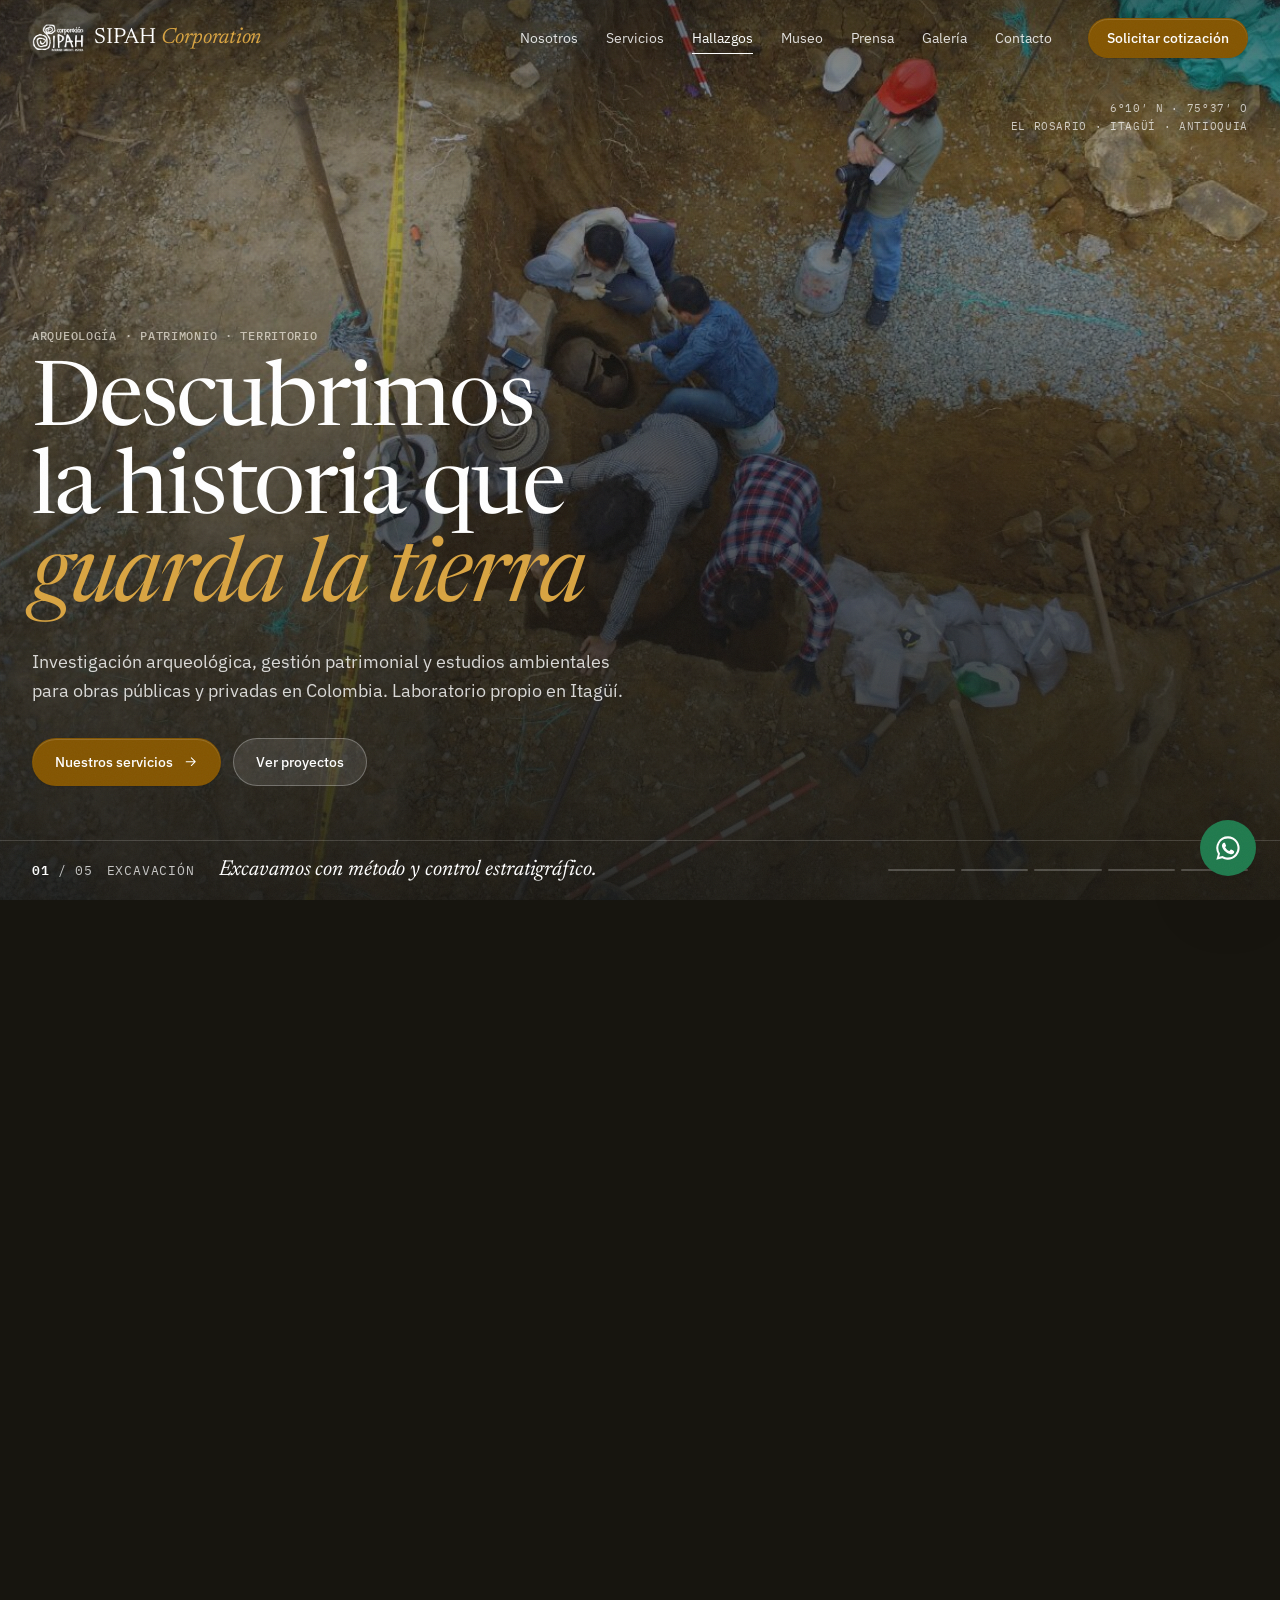
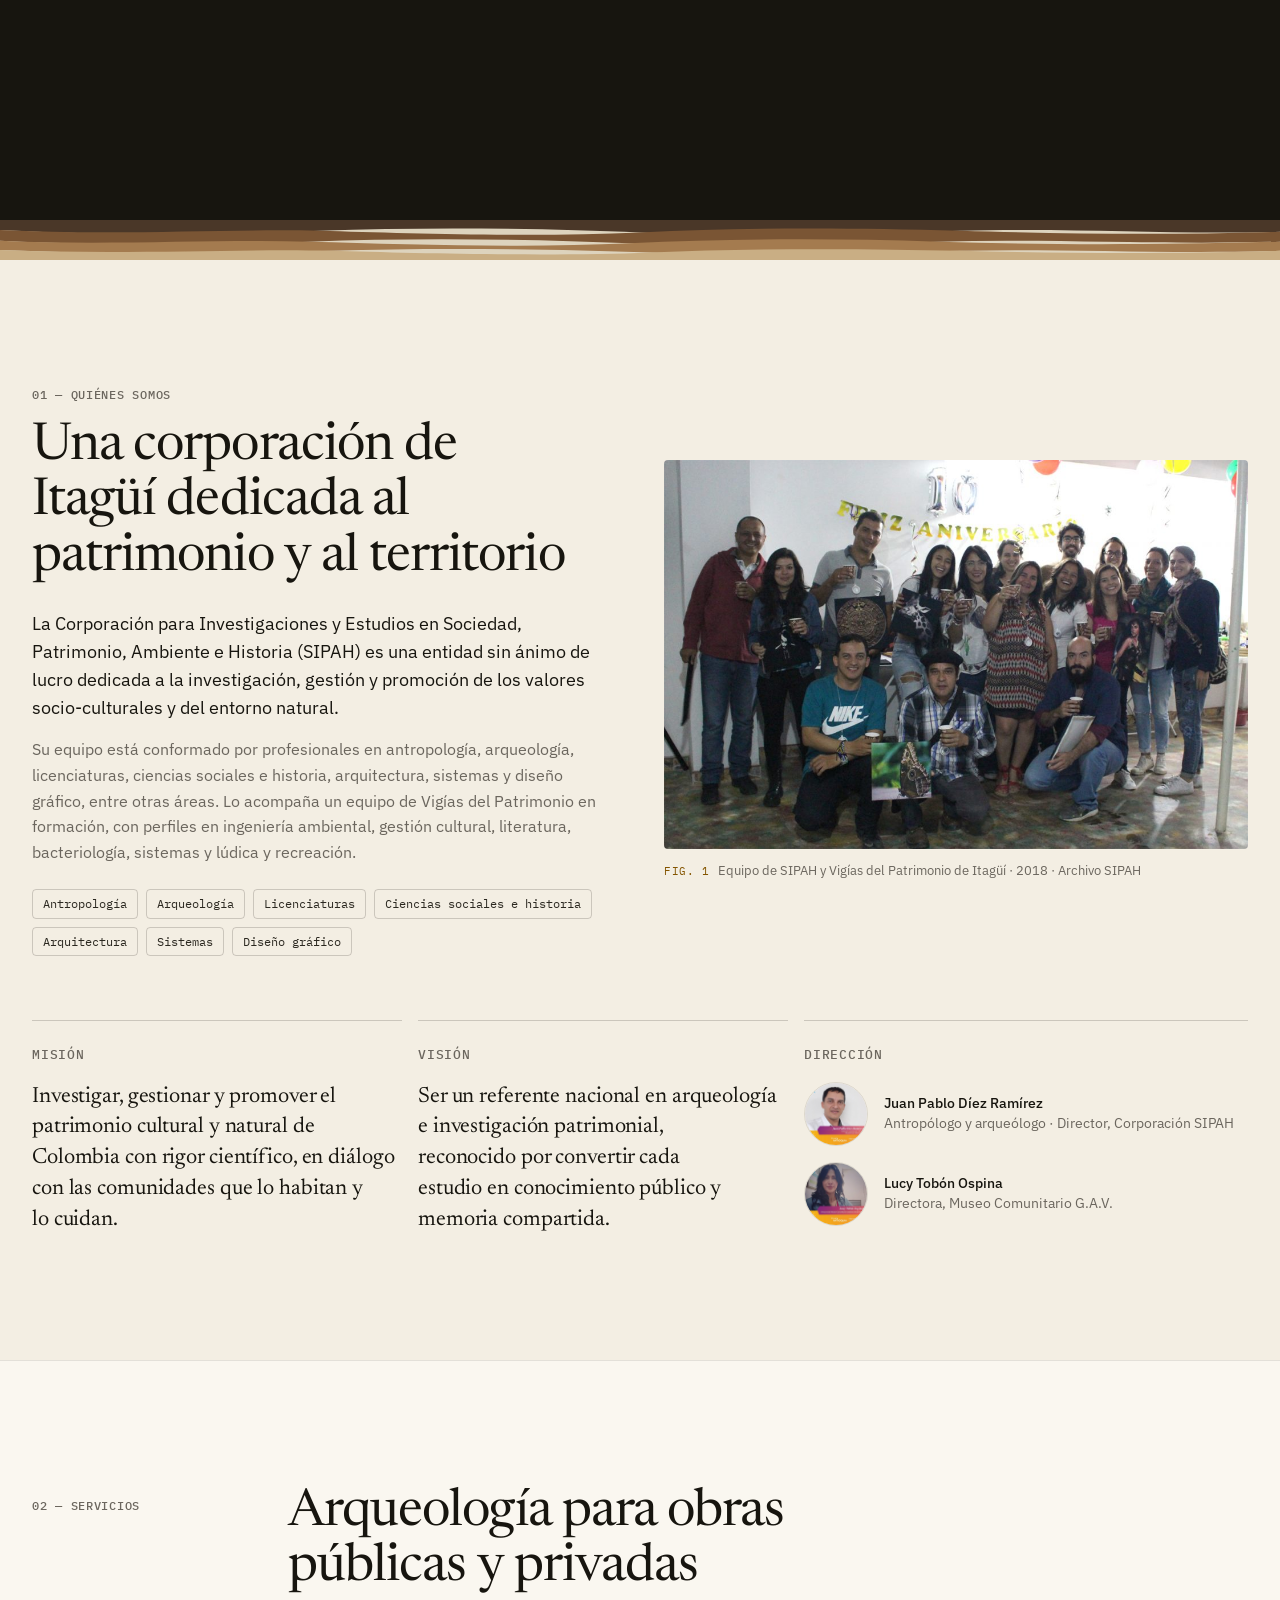
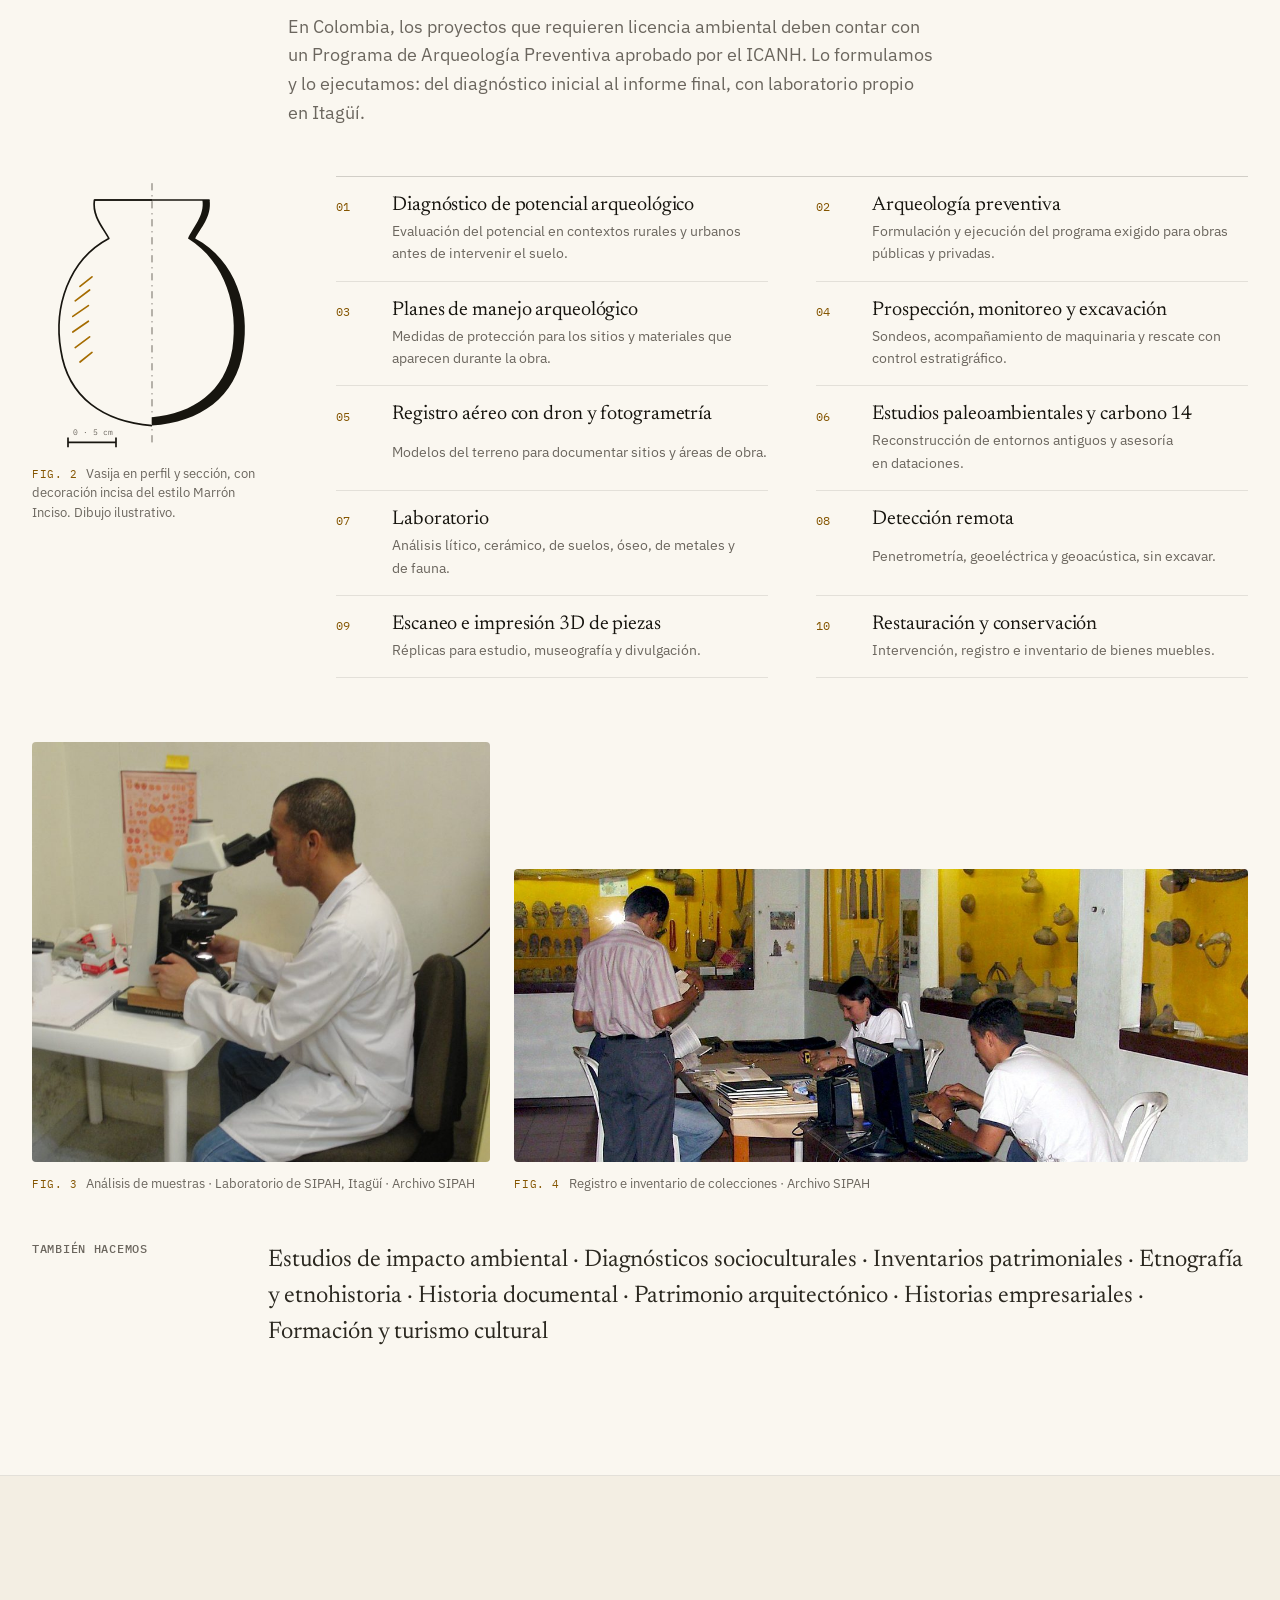
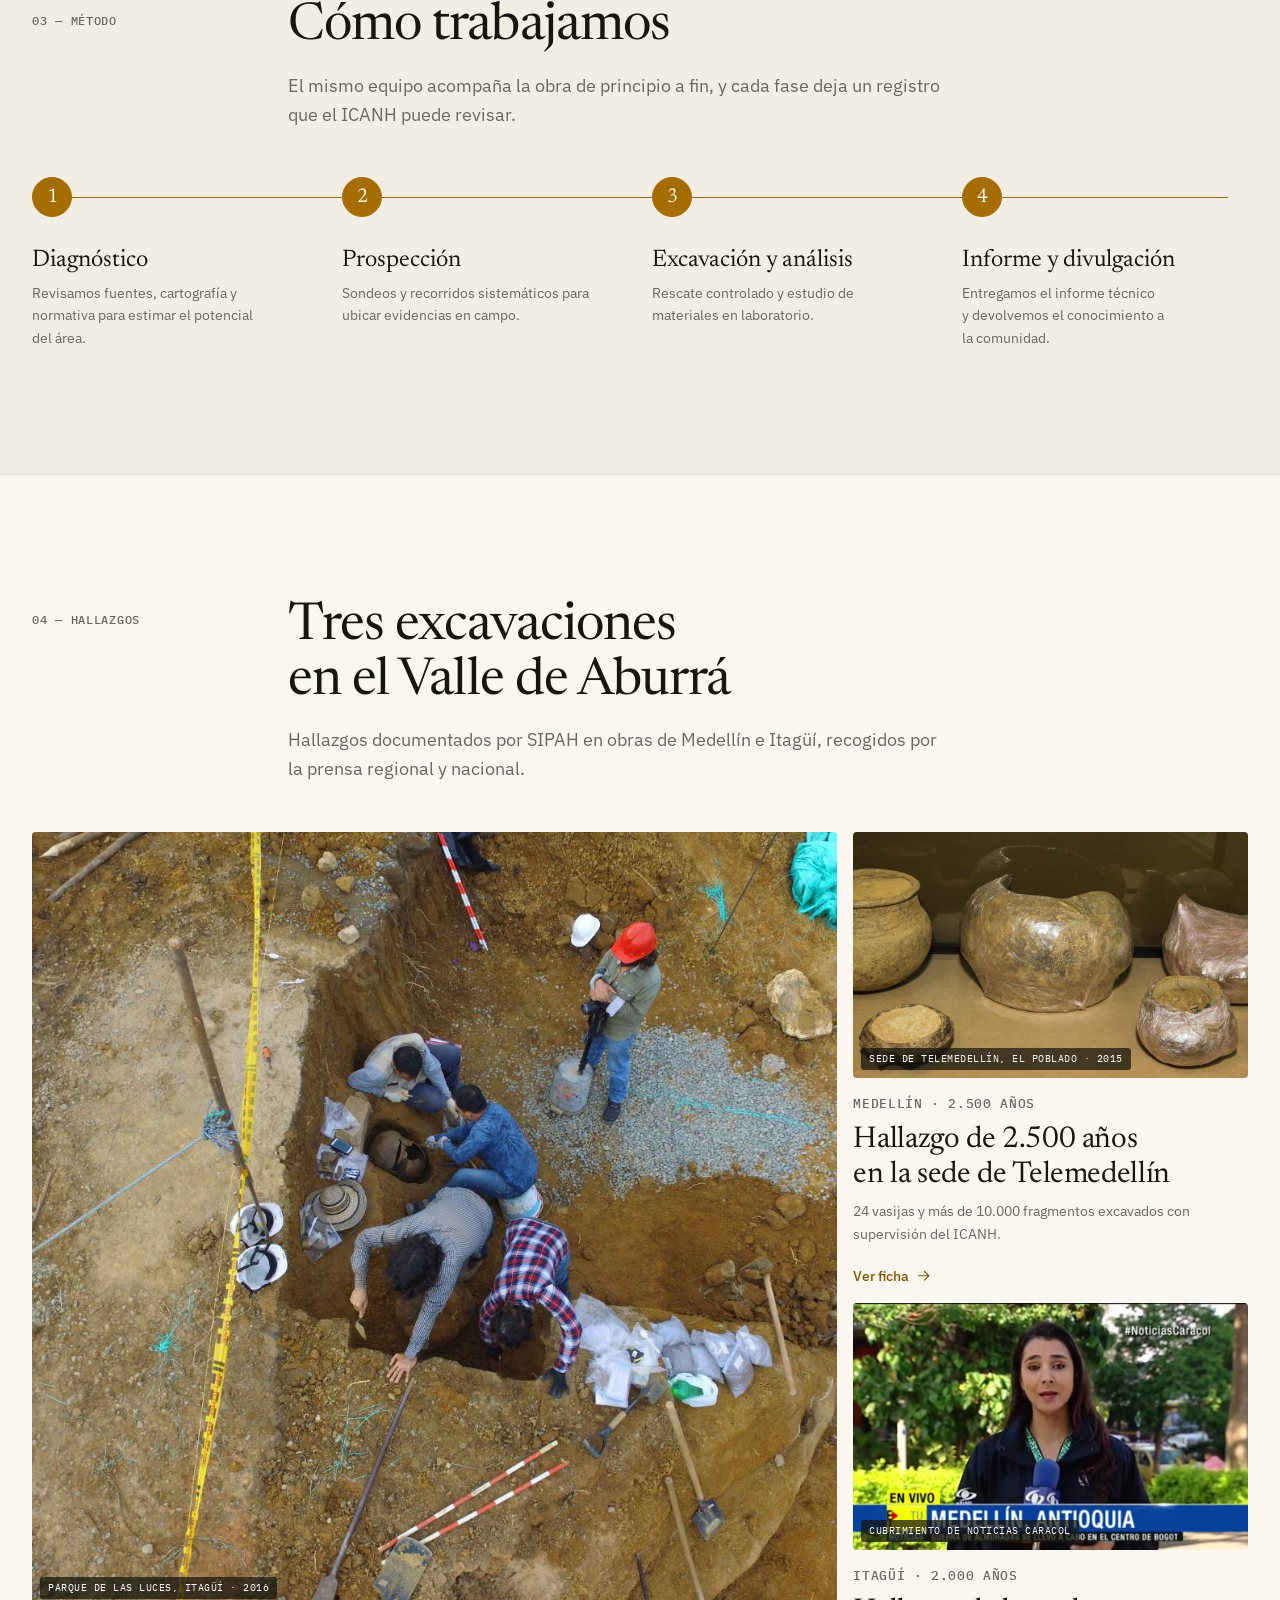
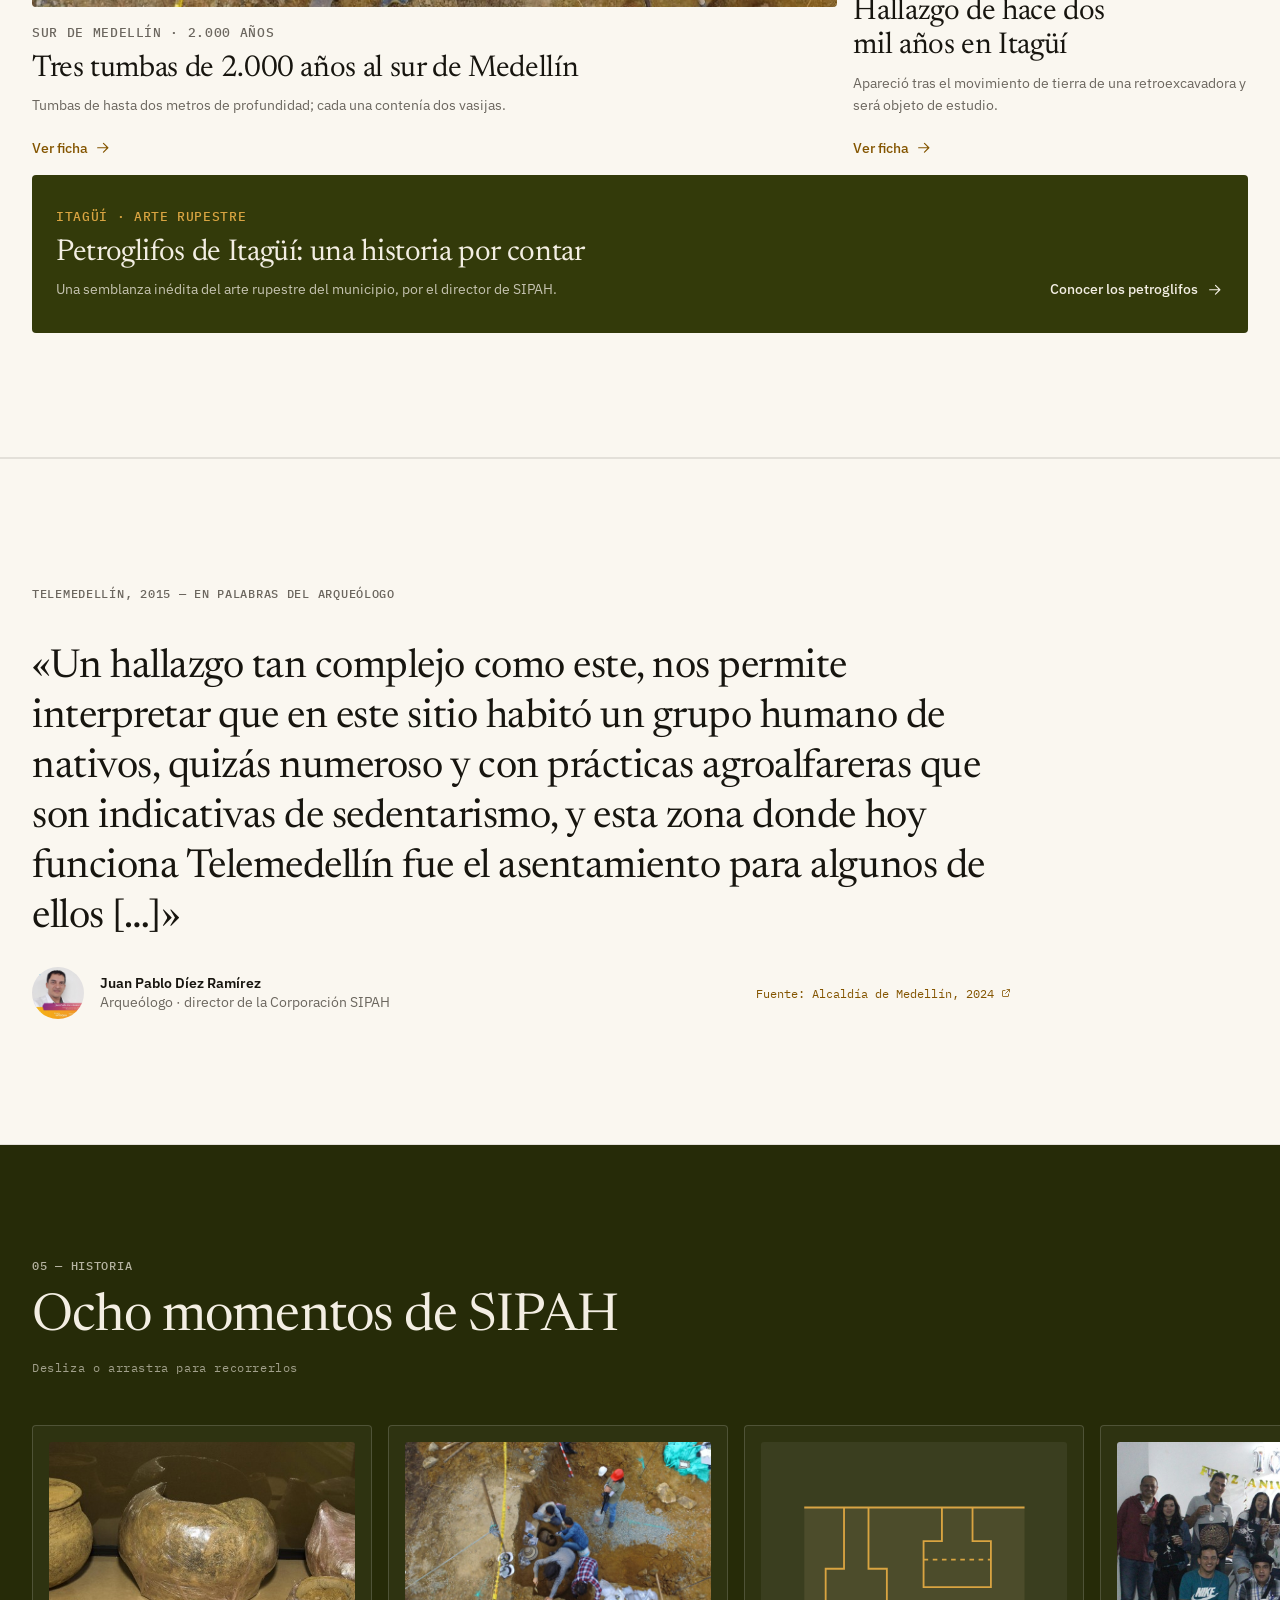
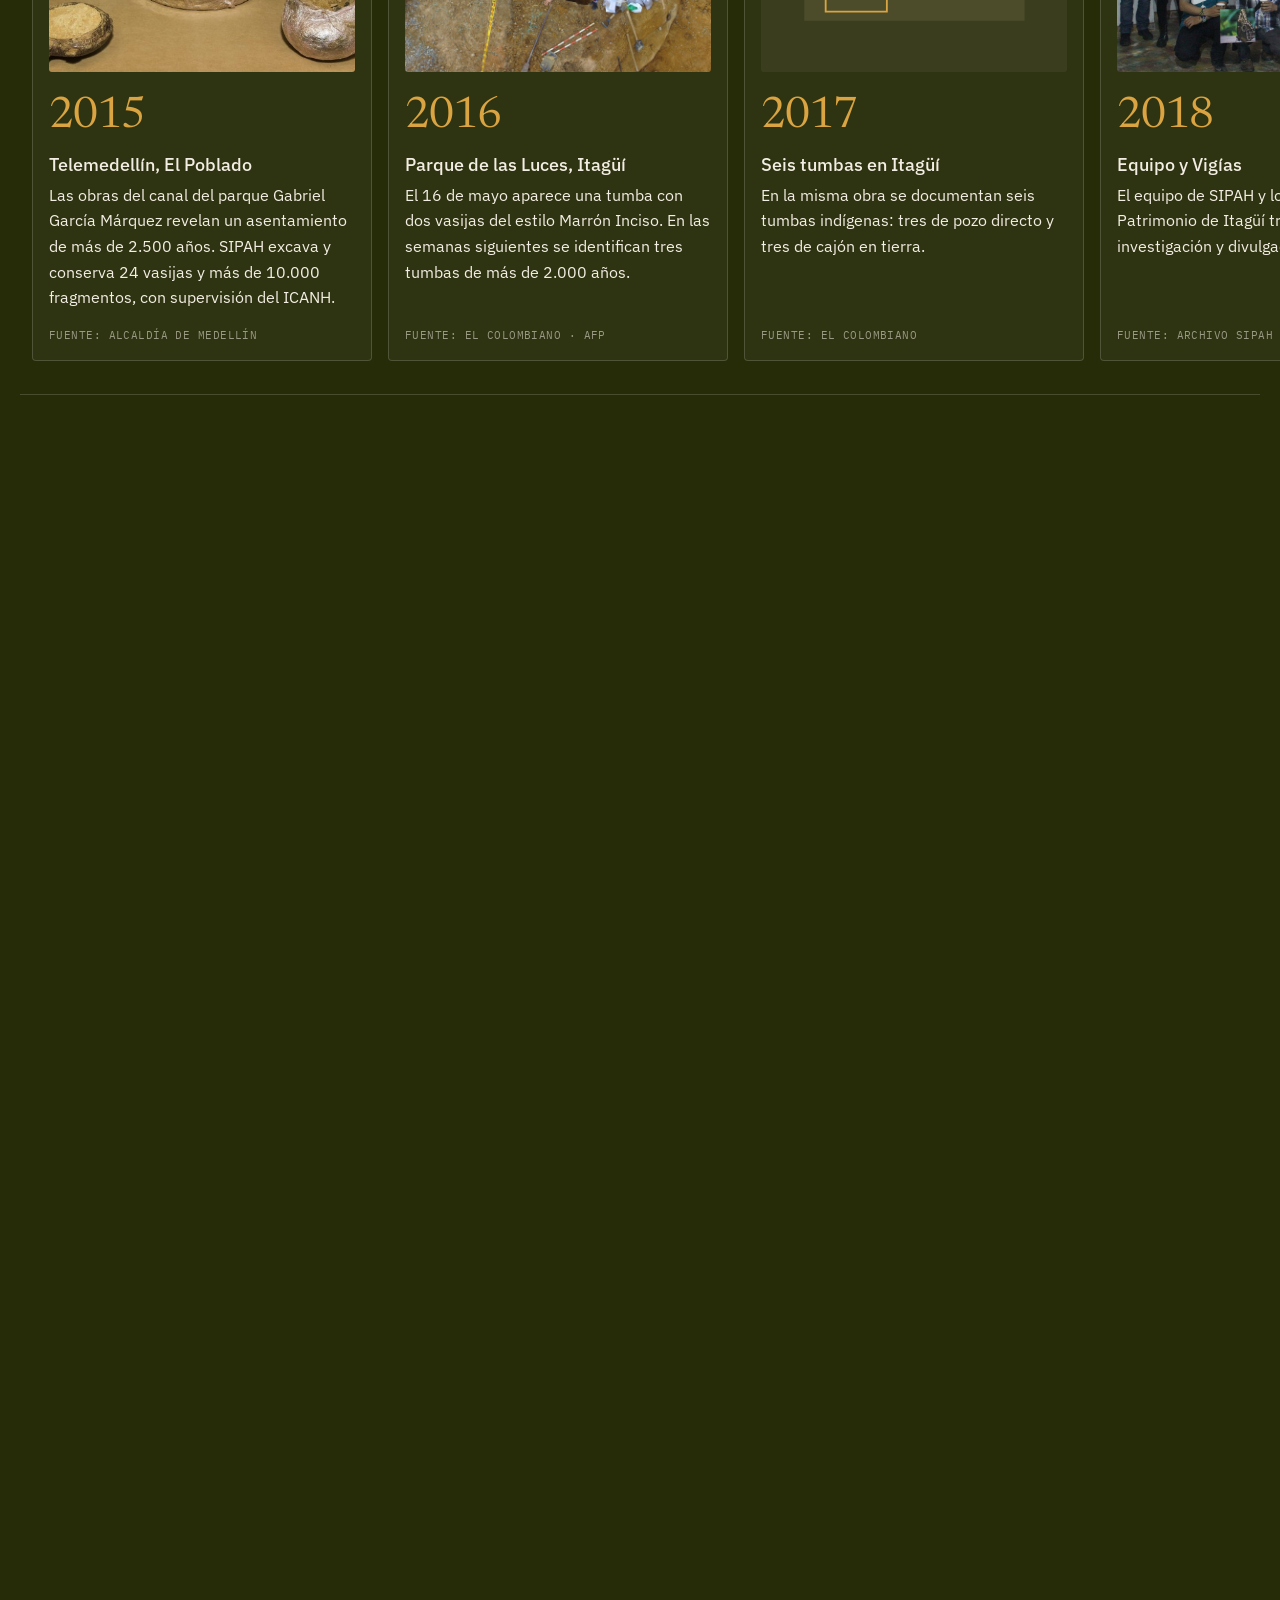
==== index.html @ 62e9574a "Landing page SIPAH Corporation: sitio completo con README de presentación" ====
<!doctype html>
<html lang="es-CO">
<head>
  <meta charset="utf-8">
  <meta name="viewport" content="width=device-width, initial-scale=1, viewport-fit=cover">
  <title>SIPAH Corporation · Arqueología e investigación patrimonial en Colombia</title>
  <meta name="description" content="SIPAH Corporation: investigación arqueológica, arqueología preventiva, planes de manejo y gestión patrimonial para obras públicas y privadas en Colombia. Sede en Itagüí, Antioquia.">
  <meta name="theme-color" content="#F3EEE3">
  <meta name="color-scheme" content="light">
  <!-- TODO: reemplazar https://www.sipah.org por el dominio definitivo -->
  <link rel="canonical" href="https://www.sipah.org/">

  <!-- Open Graph -->
  <meta property="og:type" content="website">
  <meta property="og:locale" content="es_CO">
  <meta property="og:site_name" content="SIPAH Corporation">
  <meta property="og:title" content="SIPAH Corporation · Descubrimos la historia que guarda la tierra">
  <meta property="og:description" content="Investigación arqueológica, gestión patrimonial y estudios ambientales para obras públicas y privadas en Colombia.">
  <meta property="og:url" content="https://www.sipah.org/">
  <meta property="og:image" content="https://www.sipah.org/img-original/colombia4_0d9ebaf0.jpg">
  <meta property="og:image:width" content="1280">
  <meta property="og:image:height" content="960">
  <meta property="og:image:alt" content="Excavación arqueológica con cuadrícula y perfil estratigráfico">

  <!-- Twitter Card -->
  <meta name="twitter:card" content="summary_large_image">
  <meta name="twitter:site" content="@sipahitagui">
  <meta name="twitter:title" content="SIPAH Corporation · Arqueología y patrimonio">
  <meta name="twitter:description" content="Investigación arqueológica, gestión patrimonial y estudios ambientales en Colombia.">
  <meta name="twitter:image" content="https://www.sipah.org/img-original/colombia4_0d9ebaf0.jpg">

  <link rel="icon" type="image/png" href="img-original/logo-sipah.png">

  <!-- Fuentes: display=swap + métricas de fallback ajustadas en styles.css -->
  <link rel="preconnect" href="https://fonts.googleapis.com">
  <link rel="preconnect" href="https://fonts.gstatic.com" crossorigin>
  <link rel="stylesheet" href="https://fonts.googleapis.com/css2?family=Newsreader:ital,opsz,wght@0,6..72,400;0,6..72,500;1,6..72,400&family=IBM+Plex+Sans:wght@400;500;600&family=IBM+Plex+Mono:wght@400;500&display=swap">

  <link rel="preload" as="image" href="img-original/colombia4_0d9ebaf0.jpg" fetchpriority="high">
  <link rel="stylesheet" href="styles.css">

  <script type="application/ld+json">
  {
    "@context": "https://schema.org",
    "@graph": [
      {
        "@type": ["Organization", "NGO"],
        "@id": "https://www.sipah.org/#org",
        "name": "SIPAH Corporation",
        "alternateName": "Corporación para Investigaciones y Estudios en Sociedad, Patrimonio, Ambiente e Historia",
        "url": "https://www.sipah.org/",
        "logo": "https://www.sipah.org/img-original/logo-sipah.png",
        "email": "sipahitagui@gmail.com",
        "telephone": "+57 604 281 4022",
        "nonprofitStatus": "Nonprofit",
        "address": {
          "@type": "PostalAddress",
          "streetAddress": "Carrera 57 # 46 C 14, El Rosario",
          "addressLocality": "Itagüí",
          "addressRegion": "Antioquia",
          "postalCode": "055412",
          "addressCountry": "CO"
        },
        "sameAs": [
          "https://www.facebook.com/CorporacionSipah",
          "https://x.com/sipahitagui",
          "https://www.youtube.com/user/CorporacionSIPAH",
          "https://www.instagram.com/museocomunitariogav"
        ]
      },
      {
        "@type": "Museum",
        "name": "Museo Comunitario Graciliano Arcila Vélez (G.A.V.)",
        "parentOrganization": { "@id": "https://www.sipah.org/#org" },
        "address": {
          "@type": "PostalAddress",
          "streetAddress": "Carrera 57 # 46 C 14, El Rosario",
          "addressLocality": "Itagüí",
          "addressRegion": "Antioquia",
          "postalCode": "055412",
          "addressCountry": "CO"
        },
        "openingHoursSpecification": [{
          "@type": "OpeningHoursSpecification",
          "dayOfWeek": ["Friday", "Saturday"],
          "opens": "09:00",
          "closes": "16:30"
        }],
        "sameAs": ["https://www.instagram.com/museocomunitariogav", "https://www.facebook.com/gracilianoarcilavelez.museocomunitario.3", "https://x.com/gav_museo"]
      }
    ]
  }
  </script>
</head>
<body>
  <script>document.documentElement.classList.add('js');</script>

  <!-- ============ SPRITE DE ÍCONOS ============ -->
  <svg width="0" height="0" style="position:absolute" aria-hidden="true" focusable="false">
    <defs>
      <symbol id="i-arrow" viewBox="0 0 24 24"><path d="M5 12h14M13 6l6 6-6 6"/></symbol>
      <symbol id="i-close" viewBox="0 0 24 24"><path d="M6 6l12 12M18 6L6 18"/></symbol>
      <symbol id="i-chev-l" viewBox="0 0 24 24"><path d="M15 5l-7 7 7 7"/></symbol>
      <symbol id="i-chev-r" viewBox="0 0 24 24"><path d="M9 5l7 7-7 7"/></symbol>
      <symbol id="i-menu" viewBox="0 0 24 24"><path d="M4 8h16M4 16h16"/></symbol>
      <symbol id="i-pin" viewBox="0 0 24 24"><path d="M12 21s-7-6.2-7-11.5a7 7 0 0 1 14 0C19 14.8 12 21 12 21z"/><circle cx="12" cy="9.5" r="2.5"/></symbol>
      <symbol id="i-phone" viewBox="0 0 24 24"><path d="M5 4h3l2 5-2.5 1.5a11 11 0 0 0 6 6L15 14l5 2v3a2 2 0 0 1-2 2A16 16 0 0 1 3 6a2 2 0 0 1 2-2z"/></symbol>
      <symbol id="i-mail" viewBox="0 0 24 24"><rect x="3" y="5" width="18" height="14" rx="2"/><path d="M3 7l9 6 9-6"/></symbol>
      <symbol id="i-clock" viewBox="0 0 24 24"><circle cx="12" cy="12" r="9"/><path d="M12 7v5l3 2"/></symbol>
      <symbol id="i-check" viewBox="0 0 24 24"><path d="M5 12.5l4.5 4.5L19 7.5"/></symbol>
      <symbol id="i-external" viewBox="0 0 24 24"><path d="M14 5h5v5M19 5l-8 8M17 14v4a1 1 0 0 1-1 1H6a1 1 0 0 1-1-1V8a1 1 0 0 1 1-1h4"/></symbol>
      <symbol id="i-alert" viewBox="0 0 24 24"><circle cx="12" cy="12" r="9"/><path d="M12 7.5v5.5M12 16.5v.01"/></symbol>
      <!-- Servicios -->
      <symbol id="i-search" viewBox="0 0 24 24"><circle cx="11" cy="11" r="6.5"/><path d="M20 20l-4.2-4.2"/></symbol>
      <symbol id="i-shield" viewBox="0 0 24 24"><path d="M12 3l7 3v5.5c0 4.4-3 8-7 9.5-4-1.5-7-5.1-7-9.5V6z"/><path d="M9 12l2 2 4-4"/></symbol>
      <symbol id="i-map" viewBox="0 0 24 24"><path d="M9 4L3 6v14l6-2 6 2 6-2V4l-6 2z"/><path d="M9 4v14M15 6v14"/></symbol>
      <symbol id="i-trowel" viewBox="0 0 24 24"><path d="M14 4l6 6-8.5 3.5L10.5 13.5 14 4z"/><path d="M10.5 13.5L4 20"/></symbol>
      <symbol id="i-drone" viewBox="0 0 24 24"><rect x="9" y="10" width="6" height="4" rx="1"/><path d="M9 11L5.5 7.5M15 11l3.5-3.5M9 13l-3.5 3.5M15 13l3.5 3.5"/><circle cx="5" cy="7" r="2"/><circle cx="19" cy="7" r="2"/><circle cx="5" cy="17" r="2"/><circle cx="19" cy="17" r="2"/></symbol>
      <symbol id="i-leaf" viewBox="0 0 24 24"><path d="M5 19c0-8 5-13 14-14 0 9-5 14-13 14z"/><path d="M5 19l7-7"/></symbol>
      <symbol id="i-flask" viewBox="0 0 24 24"><path d="M9 3h6M10 3v6l-5 9a2 2 0 0 0 1.8 3h10.4a2 2 0 0 0 1.8-3l-5-9V3"/><path d="M7.5 15h9"/></symbol>
      <symbol id="i-radar" viewBox="0 0 24 24"><path d="M3 18h18"/><path d="M6 18a6 6 0 0 1 12 0"/><path d="M9.5 18a2.5 2.5 0 0 1 5 0"/><path d="M12 4v4"/></symbol>
      <symbol id="i-cube" viewBox="0 0 24 24"><path d="M12 3l8 4.5v9L12 21l-8-4.5v-9z"/><path d="M12 12l8-4.5M12 12L4 7.5M12 12v9"/></symbol>
      <symbol id="i-brush" viewBox="0 0 24 24"><path d="M19 4l-8.5 8.5"/><path d="M10.5 12.5c-2 0-3.5 1.5-3.5 3.5 0 1.5-1 2.5-3 3 4 1.5 9 0 9-4"/></symbol>
      <symbol id="i-globe" viewBox="0 0 24 24"><circle cx="12" cy="12" r="9"/><path d="M3 12h18M12 3c2.5 2.7 3.8 5.7 3.8 9S14.5 18.3 12 21M12 3C9.5 5.7 8.2 8.7 8.2 12s1.3 6.3 3.8 9"/></symbol>
      <symbol id="i-moto" viewBox="0 0 24 24"><circle cx="6" cy="17" r="3"/><circle cx="18" cy="17" r="3"/><path d="M9 17h6l-2-6H8M13 11h4l1 6M5 9h4"/></symbol>
      <symbol id="i-puzzle" viewBox="0 0 24 24"><path d="M10 4h4v2.5a1.5 1.5 0 0 0 3 0V4h3v6h-2.5a1.5 1.5 0 0 0 0 3H20v7h-6v-2.5a1.5 1.5 0 0 0-3 0V20H4v-6h2.5a1.5 1.5 0 0 0 0-3H4V4z"/></symbol>
      <!-- Redes -->
      <symbol id="i-whatsapp" viewBox="0 0 24 24"><path fill="currentColor" stroke="none" d="M12 2a10 10 0 0 0-8.6 15.1L2 22l5-1.3A10 10 0 1 0 12 2zm0 18.2c-1.5 0-3-.4-4.3-1.2l-.3-.2-3 .8.8-2.9-.2-.3A8.2 8.2 0 1 1 12 20.2zm4.5-6.1c-.2-.1-1.5-.7-1.7-.8-.2-.1-.4-.1-.6.1l-.8 1c-.1.2-.3.2-.5.1a6.7 6.7 0 0 1-3.3-2.9c-.3-.4.2-.4.7-1.4.1-.2 0-.3 0-.4l-.8-1.8c-.2-.5-.4-.4-.6-.4h-.5a1 1 0 0 0-.7.3 3 3 0 0 0-.9 2.2c0 1.3.9 2.5 1.1 2.7.1.2 1.8 2.8 4.4 3.9 1.6.7 2.3.8 3.1.6.5-.1 1.5-.6 1.7-1.2.2-.6.2-1.1.2-1.2-.1-.2-.3-.2-.5-.3z"/></symbol>
      <symbol id="i-facebook" viewBox="0 0 24 24"><path fill="currentColor" stroke="none" d="M13.5 21v-7.5H16l.4-3h-2.9V8.6c0-.9.3-1.5 1.5-1.5h1.6V4.4a21 21 0 0 0-2.3-.1c-2.3 0-3.8 1.4-3.8 3.9v2.3H8v3h2.5V21z"/></symbol>
      <symbol id="i-x" viewBox="0 0 24 24"><path fill="currentColor" stroke="none" d="M17.7 3h3.1l-6.8 7.7L22 21h-6.2l-4.9-6.4L5.3 21H2.2l7.2-8.3L2 3h6.4l4.4 5.9zm-1.1 16.2h1.7L7.5 4.7H5.7z"/></symbol>
      <symbol id="i-youtube" viewBox="0 0 24 24"><path fill="currentColor" stroke="none" d="M21.6 7.2a2.5 2.5 0 0 0-1.8-1.8C18.2 5 12 5 12 5s-6.2 0-7.8.4A2.5 2.5 0 0 0 2.4 7.2 26 26 0 0 0 2 12a26 26 0 0 0 .4 4.8 2.5 2.5 0 0 0 1.8 1.8c1.6.4 7.8.4 7.8.4s6.2 0 7.8-.4a2.5 2.5 0 0 0 1.8-1.8A26 26 0 0 0 22 12a26 26 0 0 0-.4-4.8zM10 15V9l5.2 3z"/></symbol>
      <symbol id="i-instagram" viewBox="0 0 24 24"><rect x="3.5" y="3.5" width="17" height="17" rx="5"/><circle cx="12" cy="12" r="4"/><circle cx="17.3" cy="6.7" r=".6" fill="currentColor"/></symbol>
    </defs>
  </svg>

  <a class="skip-link" href="#contenido">Saltar al contenido</a>

  <!-- Barra de progreso de scroll -->
  <div class="scroll-progress" aria-hidden="true"><span></span></div>

  <!-- ============ NAVBAR ============ -->
  <header class="nav" data-nav>
    <span class="nav__glass" aria-hidden="true"></span>
    <div class="nav__inner container">
      <a class="nav__brand" href="#inicio" aria-label="SIPAH Corporation, ir al inicio">
        <img src="img-original/logo-sipah.png" alt="" width="148" height="81" decoding="async">
        <span class="nav__brand-text">SIPAH <em>Corporation</em></span>
      </a>
      <nav class="nav__links" aria-label="Principal">
        <a href="#nosotros">Nosotros</a>
        <a href="#servicios">Servicios</a>
        <a href="#proyectos">Hallazgos</a>
        <a href="#museo">Museo</a>
        <a href="#noticias">Prensa</a>
        <a href="galeria.html">Galería</a>
        <a href="#contacto">Contacto</a>
      </nav>
      <a class="btn btn--primary btn--sm nav__cta" href="#contacto">Solicitar cotización</a>
      <button class="nav__menu" type="button" aria-label="Abrir menú" aria-controls="drawer" aria-expanded="false" data-drawer-open>
        <svg class="icon" aria-hidden="true"><use href="#i-menu"/></svg>
      </button>
    </div>
  </header>

  <main id="contenido">

    <!-- ============ HERO ============ -->
    <!-- Secuencia por scroll: el hero queda fijo (sticky) y las fotos del equipo
         trabajando se suceden con un fundido a medida que se baja. -->
    <section class="hero" id="inicio" aria-labelledby="hero-title" data-hero>
     <div class="hero__sticky">
      <div class="hero__media" aria-hidden="true">
        <!-- data-label: nombre corto de la escena · data-scene: frase que acompaña la foto -->
        <img class="hero__img is-active" data-label="Excavación" data-scene="Excavamos con método y control estratigráfico." src="img-original/colombia4_0d9ebaf0.jpg" alt="" width="1280" height="960" fetchpriority="high" decoding="async">
        <img class="hero__img" data-label="Trabajo de campo" data-scene="Recorremos el territorio junto a sus comunidades." src="img-original/practicas.jpg" alt="" width="1000" height="563" fetchpriority="low" decoding="async">
        <img class="hero__img" data-label="Laboratorio" data-scene="Leemos en cada fragmento la vida de quienes nos precedieron." src="img-original/investigador-768x1024.jpg" alt="" width="768" height="1024" fetchpriority="low" decoding="async" style="object-position: 50% 30%">
        <img class="hero__img" data-label="Registro e inventario" data-scene="Registramos y conservamos cada pieza para el futuro." src="img-original/registro-inventario.jpg" alt="" width="1272" height="508" fetchpriority="low" decoding="async">
        <img class="hero__img" data-label="Educación ambiental" data-scene="Devolvemos el conocimiento a la gente." src="img-original/familias-verdes.jpg" alt="" width="1600" height="1067" fetchpriority="low" decoding="async">
      </div>
      <div class="hero__overlay" aria-hidden="true"></div>
      <!-- Coordenadas de la sede, como en una ficha de campo -->
      <p class="hero__coords" aria-hidden="true">6°10′ N · 75°37′ O<br>El Rosario · Itagüí · Antioquia</p>
      <div class="hero__content container">
        <p class="eyebrow eyebrow--light hero-in" style="--i:0">Arqueología · Patrimonio · Territorio</p>
        <h1 class="hero__title" id="hero-title" data-split>Descubrimos la historia que <em>guarda la tierra</em></h1>
        <p class="hero__sub hero-in" style="--i:2">Investigación arqueológica, gestión patrimonial y estudios ambientales para obras públicas y privadas en Colombia. Laboratorio propio en Itagüí.</p>
        <div class="hero__ctas hero-in" style="--i:3">
          <a class="btn btn--primary" href="#servicios">Nuestros servicios <svg class="icon" aria-hidden="true"><use href="#i-arrow"/></svg></a>
          <a class="btn btn--glass" href="#proyectos">Ver proyectos</a>
        </div>
      </div>
      <!-- Indicador: orienta en qué foto de la secuencia estás -->
      <div class="hero__frames container hero-in" style="--i:4" aria-hidden="true">
        <p class="hero__frame-label"><span data-hero-count>01</span><span class="hero__frame-total">/ 05</span><span data-hero-label>Excavación</span></p>
        <p class="hero__scene" data-hero-scene>Excavamos con método y control estratigráfico.</p>
        <ol class="hero__bars" data-hero-bars><li><span></span></li><li><span></span></li><li><span></span></li><li><span></span></li><li><span></span></li></ol>
      </div>
     </div>
    </section>

    <!-- Divisor en estratos: capas de suelo con colores de la tabla Munsell -->
    <div class="strata" aria-hidden="true">
      <svg viewBox="0 0 1200 48" preserveAspectRatio="none" focusable="false">
        <path class="strata__1" d="M0 0H1200V14C1100 18 1010 9 900 13S690 20 600 15 400 8 300 13 110 19 0 12Z"/>
        <path class="strata__2" d="M0 12C110 19 220 10 300 13S500 21 600 15 790 9 900 13 1100 18 1200 14V26C1080 30 980 22 880 26S680 33 590 28 390 21 290 26 100 31 0 25Z"/>
        <path class="strata__3" d="M0 25C100 31 200 23 290 26S490 34 590 28 780 22 880 26 1080 30 1200 26V37C1090 41 990 34 900 37S700 43 610 39 410 33 310 37 120 42 0 36Z"/>
        <path class="strata__4" d="M0 36C120 42 230 34 310 37S520 44 610 39 800 34 900 37 1090 41 1200 37V48H0Z"/>
      </svg>
    </div>

    <!-- ============ NOSOTROS ============ -->
    <section class="section" id="nosotros" aria-labelledby="nosotros-title">
      <div class="container about">
        <div class="about__text" data-reveal>
          <p class="eyebrow">01 — Quiénes somos</p>
          <h2 class="h2" id="nosotros-title">Una corporación de Itagüí dedicada al patrimonio y al territorio</h2>
          <!-- Texto real tomado de corporacionsipah.org/historia -->
          <p class="lead">La Corporación para Investigaciones y Estudios en Sociedad, Patrimonio, Ambiente e Historia (SIPAH) es una entidad sin ánimo de lucro dedicada a la investigación, gestión y promoción de los valores socio-culturales y del entorno natural.</p>
          <p>Su equipo está conformado por profesionales en antropología, arqueología, licenciaturas, ciencias sociales e historia, arquitectura, sistemas y diseño gráfico, entre otras áreas. Lo acompaña un equipo de Vigías del Patrimonio en formación, con perfiles en ingeniería ambiental, gestión cultural, literatura, bacteriología, sistemas y lúdica y recreación.</p>
          <ul class="tags" aria-label="Disciplinas del equipo">
            <li>Antropología</li><li>Arqueología</li><li>Licenciaturas</li><li>Ciencias sociales e historia</li><li>Arquitectura</li><li>Sistemas</li><li>Diseño gráfico</li>
          </ul>
        </div>
        <figure class="about__media" data-reveal>
          <img src="img-original/grupo-sipah-2018-ok-1024x683.jpg" alt="Equipo de SIPAH y Vigías del Patrimonio reunidos en 2018" width="1024" height="683" loading="lazy" decoding="async">
          <figcaption class="fig"><span class="fig__n">Fig. 1</span> Equipo de SIPAH y Vigías del Patrimonio de Itagüí · 2018 · Archivo SIPAH</figcaption>
        </figure>
      </div>

      <div class="container mv" data-reveal-group>
        <!-- PENDIENTE: reemplazar Misión y Visión por el texto oficial de
             corporacionsipah.org/mision y /vision (no se pudieron leer: el sitio limitó las peticiones) -->
        <article class="mv__card">
          <p class="mv__label">Misión</p>
          <p class="mv__text">Investigar, gestionar y promover el patrimonio cultural y natural de Colombia con rigor científico, en diálogo con las comunidades que lo habitan y lo cuidan.</p>
        </article>
        <article class="mv__card">
          <p class="mv__label">Visión</p>
          <p class="mv__text">Ser un referente nacional en arqueología e investigación patrimonial, reconocido por convertir cada estudio en conocimiento público y memoria compartida.</p>
        </article>
        <article class="mv__people">
          <p class="mv__label">Dirección</p>
          <ul class="people">
            <li>
              <img src="img-original/3-1-1024x1024.jpeg" alt="Juan Pablo Díez Ramírez, director de la Corporación SIPAH" width="1024" height="1024" loading="lazy" decoding="async">
              <span><strong>Juan Pablo Díez Ramírez</strong>Antropólogo y arqueólogo · Director, Corporación SIPAH</span>
            </li>
            <li>
              <img src="img-original/5-1024x1024.jpeg" alt="Lucy Tobón Ospina, directora del Museo Comunitario Graciliano Arcila Vélez" width="1024" height="1024" loading="lazy" decoding="async">
              <span><strong>Lucy Tobón Ospina</strong>Directora, Museo Comunitario G.A.V.</span>
            </li>
          </ul>
        </article>
      </div>
    </section>

    <!-- ============ SERVICIOS DE ARQUEOLOGÍA ============
         Lista editorial (sin tarjetas ni íconos genéricos), un dibujo arqueológico
         con la convención de perfil y sección, y dos fotos documentales del laboratorio. -->
    <section class="section section--tint" id="servicios" aria-labelledby="servicios-title">
      <div class="container">
        <header class="section__head" data-reveal>
          <p class="eyebrow">02 — Servicios</p>
          <h2 class="h2" id="servicios-title">Arqueología para obras públicas y privadas</h2>
          <p class="section__intro">En Colombia, los proyectos que requieren licencia ambiental deben contar con un Programa de Arqueología Preventiva aprobado por el ICANH. Lo formulamos y lo ejecutamos: del diagnóstico inicial al informe final, con laboratorio propio en Itagüí.</p>
        </header>

        <div class="svc">
          <aside class="svc__aside" data-reveal>
            <!-- Dibujo técnico: mitad izquierda en perfil exterior, mitad derecha en sección (pared rellena), eje discontinuo -->
            <figure class="drawing">
              <svg viewBox="0 0 200 230" role="img" aria-labelledby="drawing-cap">
                <path class="drawing__axis" d="M100 6V222"/>
                <path class="drawing__line" d="M52 20H148"/>
                <path class="drawing__line" d="M100 20H52C50 34 60 44 64 52C30 70 18 110 24 145C30 185 60 205 100 208"/>
                <path class="drawing__section" d="M148 20C150 34 140 44 136 52C170 70 182 110 176 145C170 185 140 205 100 208L100 201C134 198 161 180 167 144C172 110 162 72 130 52C134 43 144 33 142 20Z"/>
                <path class="drawing__incise" d="M40 92l10-8M36 104l12-9M34 117l13-9M34 130l13-9M36 143l12-9M40 155l10-8"/>
                <path class="drawing__line" d="M30 222H70M30 218V226M70 218V226"/>
                <text class="drawing__scale" x="34" y="216">0 · 5 cm</text>
              </svg>
              <figcaption class="fig" id="drawing-cap"><span class="fig__n">Fig. 2</span> Vasija en perfil y sección, con decoración incisa del estilo Marrón Inciso. Dibujo ilustrativo.</figcaption>
            </figure>
          </aside>

          <ol class="svc__list" data-reveal-group>
            <li><span class="svc__n">01</span><h3>Diagnóstico de potencial arqueológico</h3><p>Evaluación del potencial en contextos rurales y urbanos antes de intervenir el suelo.</p></li>
            <li><span class="svc__n">02</span><h3>Arqueología preventiva</h3><p>Formulación y ejecución del programa exigido para obras públicas y privadas.</p></li>
            <li><span class="svc__n">03</span><h3>Planes de manejo arqueológico</h3><p>Medidas de protección para los sitios y materiales que aparecen durante la obra.</p></li>
            <li><span class="svc__n">04</span><h3>Prospección, monitoreo y excavación</h3><p>Sondeos, acompañamiento de maquinaria y rescate con control estratigráfico.</p></li>
            <li><span class="svc__n">05</span><h3>Registro aéreo con dron y fotogrametría</h3><p>Modelos del terreno para documentar sitios y áreas de obra.</p></li>
            <li><span class="svc__n">06</span><h3>Estudios paleoambientales y carbono 14</h3><p>Reconstrucción de entornos antiguos y asesoría en dataciones.</p></li>
            <li><span class="svc__n">07</span><h3>Laboratorio</h3><p>Análisis lítico, cerámico, de suelos, óseo, de metales y de fauna.</p></li>
            <li><span class="svc__n">08</span><h3>Detección remota</h3><p>Penetrometría, geoeléctrica y geoacústica, sin excavar.</p></li>
            <li><span class="svc__n">09</span><h3>Escaneo e impresión 3D de piezas</h3><p>Réplicas para estudio, museografía y divulgación.</p></li>
            <li><span class="svc__n">10</span><h3>Restauración y conservación</h3><p>Intervención, registro e inventario de bienes muebles.</p></li>
          </ol>
        </div>

        <div class="svc__photos" data-reveal-group>
          <figure>
            <img src="img-original/investigador-768x1024.jpg" alt="Investigador analizando muestras al microscopio en el laboratorio de SIPAH" width="768" height="1024" loading="lazy" decoding="async">
            <figcaption class="fig"><span class="fig__n">Fig. 3</span> Análisis de muestras · Laboratorio de SIPAH, Itagüí · Archivo SIPAH</figcaption>
          </figure>
          <figure>
            <img src="img-original/registro-inventario.jpg" alt="Profesionales registrando e inventariando piezas patrimoniales" width="1272" height="508" loading="lazy" decoding="async">
            <figcaption class="fig"><span class="fig__n">Fig. 4</span> Registro e inventario de colecciones · Archivo SIPAH</figcaption>
          </figure>
        </div>

        <div class="others" data-reveal>
          <h3 class="others__title">También hacemos</h3>
          <p class="others__list">Estudios de impacto ambiental · Diagnósticos socioculturales · Inventarios patrimoniales · Etnografía y etnohistoria · Historia documental · Patrimonio arquitectónico · Historias empresariales · Formación y turismo cultural</p>
        </div>
      </div>
    </section>

    <!-- ============ PROCESO ============ -->
    <section class="section" id="proceso" aria-labelledby="proceso-title">
      <div class="container">
        <header class="section__head" data-reveal>
          <p class="eyebrow">03 — Método</p>
          <h2 class="h2" id="proceso-title">Cómo trabajamos</h2>
          <p class="section__intro">El mismo equipo acompaña la obra de principio a fin, y cada fase deja un registro que el ICANH puede revisar.</p>
        </header>
        <ol class="process" data-process>
          <li class="process__line" aria-hidden="true"><span></span></li>
          <li class="process__step" style="--i:0"><span class="process__dot">1</span><h3>Diagnóstico</h3><p>Revisamos fuentes, cartografía y normativa para estimar el potencial del área.</p></li>
          <li class="process__step" style="--i:1"><span class="process__dot">2</span><h3>Prospección</h3><p>Sondeos y recorridos sistemáticos para ubicar evidencias en campo.</p></li>
          <li class="process__step" style="--i:2"><span class="process__dot">3</span><h3>Excavación y análisis</h3><p>Rescate controlado y estudio de materiales en laboratorio.</p></li>
          <li class="process__step" style="--i:3"><span class="process__dot">4</span><h3>Informe y divulgación</h3><p>Entregamos el informe técnico y devolvemos el conocimiento a la comunidad.</p></li>
        </ol>
      </div>
    </section>

    <!-- ============ PROYECTOS Y HALLAZGOS ============ -->
    <section class="section section--tint" id="proyectos" aria-labelledby="proyectos-title">
      <div class="container">
        <header class="section__head" data-reveal>
          <p class="eyebrow">04 — Hallazgos</p>
          <h2 class="h2" id="proyectos-title">Tres excavaciones en el Valle de Aburrá</h2>
          <p class="section__intro">Hallazgos documentados por SIPAH en obras de Medellín e Itagüí, recogidos por la prensa regional y nacional.</p>
        </header>
        <div class="projects" data-reveal-group>
          <article class="project project--lg">
            <!-- Datos reales: corporacionsipah.org (noticia del 27/09/2019) -->
            <div class="project__media"><img src="img-original/colombia4_0d9ebaf0.jpg" alt="Excavación de las tumbas prehispánicas halladas al sur de Medellín" width="1280" height="960" loading="lazy" decoding="async"><span class="project__cap">Parque de las Luces, Itagüí · 2016</span></div>
            <div class="project__body">
              <p class="project__meta">Sur de Medellín · 2.000 años</p>
              <h3>Tres tumbas de 2.000 años al sur de Medellín</h3>
              <p>Tumbas de hasta dos metros de profundidad; cada una contenía dos vasijas.</p>
              <button class="project__open" type="button" data-project-open="tumbas">Ver ficha <svg class="icon" aria-hidden="true"><use href="#i-arrow"/></svg></button>
            </div>
          </article>
          <article class="project">
            <div class="project__media"><img src="img-original/hallazgo-vasijas-telemedellin.jpg" alt="Vasijas cerámicas precolombinas halladas en la sede de Telemedellín" width="580" height="365" loading="lazy" decoding="async"><span class="project__cap">Sede de Telemedellín, El Poblado · 2015</span></div>
            <div class="project__body">
              <p class="project__meta">Medellín · 2.500 años</p>
              <h3>Hallazgo de 2.500 años en la sede de Telemedellín</h3>
              <p>24 vasijas y más de 10.000 fragmentos excavados con supervisión del ICANH.</p>
              <button class="project__open" type="button" data-project-open="telemedellin">Ver ficha <svg class="icon" aria-hidden="true"><use href="#i-arrow"/></svg></button>
            </div>
          </article>
          <article class="project">
            <div class="project__media"><img src="img-original/noticia-caracol.jpg" alt="Reportaje de Noticias Caracol sobre el hallazgo arqueológico de hace dos mil años en Itagüí" width="1000" height="562" loading="lazy" decoding="async"><span class="project__cap">Cubrimiento de Noticias Caracol</span></div>
            <div class="project__body">
              <p class="project__meta">Itagüí · 2.000 años</p>
              <h3>Hallazgo de hace dos mil años en Itagüí</h3>
              <p>Apareció tras el movimiento de tierra de una retroexcavadora y será objeto de estudio.</p>
              <button class="project__open" type="button" data-project-open="itagui">Ver ficha <svg class="icon" aria-hidden="true"><use href="#i-arrow"/></svg></button>
            </div>
          </article>
          <a class="project project--link" href="#petroglifos">
            <div class="project__body">
              <p class="project__meta">Itagüí · Arte rupestre</p>
              <h3>Petroglifos de Itagüí: una historia por contar</h3>
              <p>Una semblanza inédita del arte rupestre del municipio, por el director de SIPAH.</p>
              <span class="project__more">Conocer los petroglifos <svg class="icon" aria-hidden="true"><use href="#i-arrow"/></svg></span>
            </div>
          </a>
        </div>
      </div>
    </section>

    <!-- ============ VOZ: cita textual del director ============
         Cita literal publicada por la Alcaldía de Medellín (20/03/2024). -->
    <section class="voice" aria-labelledby="voice-title">
      <div class="container voice__grid" data-reveal>
        <p class="eyebrow" id="voice-title">Telemedellín, 2015 — en palabras del arqueólogo</p>
        <blockquote class="voice__quote" cite="https://www.medellin.gov.co/es/sala-de-prensa/noticias/hallados-yacimientos-arqueologicos-en-zona-del-canal-telemedellin/">
          <p>«Un hallazgo tan complejo como este, nos permite interpretar que en este sitio habitó un grupo humano de nativos, quizás numeroso y con prácticas agroalfareras que son indicativas de sedentarismo, y esta zona donde hoy funciona Telemedellín fue el asentamiento para algunos de ellos […]»</p>
        </blockquote>
        <div class="voice__by">
          <img src="img-original/3-1-1024x1024.jpeg" alt="" width="1024" height="1024" loading="lazy" decoding="async">
          <p><strong>Juan Pablo Díez Ramírez</strong><span>Arqueólogo · director de la Corporación SIPAH</span></p>
          <a class="voice__src" href="https://www.medellin.gov.co/es/sala-de-prensa/noticias/hallados-yacimientos-arqueologicos-en-zona-del-canal-telemedellin/" target="_blank" rel="noopener">Fuente: Alcaldía de Medellín, 2024 <svg class="icon" aria-hidden="true"><use href="#i-external"/></svg></a>
        </div>
      </div>
    </section>

    <!-- ============ LÍNEA DE TIEMPO (scroll horizontal sticky) ============
         Historia real de SIPAH: cada hito tiene fecha y fuente verificable
         (prensa, Alcaldía de Medellín, blog de SIPAH o afiches del archivo). -->
    <section class="timeline" id="linea-tiempo" aria-labelledby="timeline-title" data-timeline>
      <div class="timeline__sticky">
        <header class="timeline__head container">
          <p class="eyebrow eyebrow--light">05 — Historia</p>
          <h2 class="h2" id="timeline-title">Ocho momentos de SIPAH</h2>
          <p class="timeline__hint">Desliza o arrastra para recorrerlos</p>
        </header>
        <ol class="timeline__track" data-timeline-track>
          <li class="era">
            <div class="era__media"><img src="img-original/hallazgo-vasijas-telemedellin.jpg" alt="" width="580" height="365" loading="lazy" decoding="async"></div>
            <p class="era__date">2015</p>
            <h3>Telemedellín, El Poblado</h3>
            <p>Las obras del canal del parque Gabriel García Márquez revelan un asentamiento de más de 2.500 años. SIPAH excava y conserva 24 vasijas y más de 10.000 fragmentos, con supervisión del ICANH.</p>
            <p class="era__src">Fuente: Alcaldía de Medellín</p>
          </li>
          <li class="era">
            <div class="era__media"><img src="img-original/colombia4_0d9ebaf0.jpg" alt="" width="1280" height="960" loading="lazy" decoding="async"></div>
            <p class="era__date">2016</p>
            <h3>Parque de las Luces, Itagüí</h3>
            <p>El 16 de mayo aparece una tumba con dos vasijas del estilo Marrón Inciso. En las semanas siguientes se identifican tres tumbas de más de 2.000 años.</p>
            <p class="era__src">Fuente: El Colombiano · AFP</p>
          </li>
          <li class="era">
            <div class="era__media era__media--draw">
              <svg viewBox="0 0 160 100" aria-hidden="true"><path d="M8 18H152"/><path class="era__soil" d="M8 18H152V92H8Z"/><path d="M34 18V58H22V86H62V58H50V18"/><path d="M98 18V40H86V70H130V40H118V18"/><path d="M86 52H130" stroke-dasharray="3 3"/></svg>
            </div>
            <p class="era__date">2017</p>
            <h3>Seis tumbas en Itagüí</h3>
            <p>En la misma obra se documentan seis tumbas indígenas: tres de pozo directo y tres de cajón en tierra.</p>
            <p class="era__src">Fuente: El Colombiano</p>
          </li>
          <li class="era">
            <div class="era__media"><img src="img-original/grupo-sipah-2018-ok-1024x683.jpg" alt="" width="1024" height="683" loading="lazy" decoding="async"></div>
            <p class="era__date">2018</p>
            <h3>Equipo y Vigías</h3>
            <p>El equipo de SIPAH y los Vigías del Patrimonio de Itagüí trabajan juntos en investigación y divulgación.</p>
            <p class="era__src">Fuente: Archivo SIPAH</p>
          </li>
          <li class="era">
            <div class="era__media"><img src="img-original/familias-verdes.jpg" alt="" width="1600" height="1067" loading="lazy" decoding="async"></div>
            <p class="era__date">2019</p>
            <h3>Familias Verdes</h3>
            <p>Siembra con la comunidad del barrio El Rosario en el parque de los Petroglifos, el 24 de octubre.</p>
            <p class="era__src">Fuente: corporacionsipah.org</p>
          </li>
          <li class="era">
            <div class="era__media"><img src="img-original/19_05_21_conversa_internacional.jpeg" alt="" width="861" height="843" loading="lazy" decoding="async"></div>
            <p class="era__date">2021</p>
            <h3>Conversatorios en línea</h3>
            <p>Ronda Latinoamericana de museos el 19 de mayo y conversatorios del Mes del Patrimonio en septiembre.</p>
            <p class="era__src">Fuente: Archivo SIPAH</p>
          </li>
          <li class="era">
            <div class="era__media"><img src="img-original/valor-agregado.jpg" alt="" width="768" height="1086" loading="lazy" decoding="async"></div>
            <p class="era__date">2022</p>
            <h3>Valor Agregado</h3>
            <p>Exposición temporal en el Museo Comunitario G.A.V., inaugurada el 26 de febrero. Ganadora de la convocatoria de estímulos del Ministerio de Cultura.</p>
            <p class="era__src">Fuente: Archivo SIPAH</p>
          </li>
          <li class="era era--now">
            <div class="era__media"><img src="img-original/poster-icom.jpg" alt="" width="900" height="1348" loading="lazy" decoding="async"></div>
            <p class="era__date">2023</p>
            <h3>Día Internacional de los Museos</h3>
            <p>El 18 de mayo abre la exposición «Historias, mitos y patrimonio arqueológico de La Loma y El Rosario».</p>
            <p class="era__src">Fuente: Archivo SIPAH</p>
          </li>
        </ol>
        <div class="timeline__progress container" aria-hidden="true"><span data-timeline-bar></span></div>
      </div>
    </section>

    <!-- ============ PETROGLIFOS ============ -->
    <section class="section petro" id="petroglifos" aria-labelledby="petro-title">
      <div class="container petro__grid">
        <figure class="petro__media">
          <img src="img-original/petroglifo.jpeg" alt="Roca con grabados prehispánicos en el parque de los Petroglifos de El Rosario, Itagüí" width="720" height="540" loading="lazy" decoding="async">
          <figcaption class="fig"><span class="fig__n">Fig. 5</span> Roca grabada · Parque de los Petroglifos, El Rosario, Itagüí · Archivo SIPAH</figcaption>
        </figure>
        <div class="petro__text" data-reveal>
          <p class="eyebrow">06 — Arte rupestre</p>
          <h2 class="h2" id="petro-title">Los petroglifos de El Rosario</h2>
          <p class="lead">En El Rosario, el barrio de Itagüí donde está nuestra sede, el parque de los Petroglifos conserva rocas grabadas por los antiguos pobladores del valle.</p>
          <p>Juan Pablo Díez Ramírez escribió sobre ellas en «Petroglifos de Itagüí: una historia por contar». Alrededor de las rocas organizamos los Círculos de Palabra («Tejiendo el patrimonio desde los petroglifos»), la siembra de Familias Verdes con los vecinos de El Rosario y la exposición «Los Petroglifos: una historia tallada en roca» del Museo Comunitario.</p>
        </div>
      </div>
    </section>

    <!-- ============ CIFRAS ============
         Cifras reales con su fuente. Si SIPAH entrega datos de trayectoria
         (años, proyectos, municipios), pueden reemplazar o sumarse a estas. -->
    <section class="stats" aria-label="SIPAH en cifras">
      <dl class="container stats__grid" data-reveal-group>
        <div class="stat"><dt>Vasijas recuperadas en la sede de Telemedellín</dt><dd><span data-count="24">0</span></dd><p class="stat__src">Alcaldía de Medellín</p></div>
        <div class="stat"><dt>Fragmentos cerámicos del mismo sitio</dt><dd><span data-count="10000">0</span>+</dd><p class="stat__src">Alcaldía de Medellín</p></div>
        <div class="stat"><dt>Tumbas indígenas en el Parque de las Luces, Itagüí</dt><dd><span data-count="6">0</span></dd><p class="stat__src">El Colombiano, 2017</p></div>
        <div class="stat"><dt>Años de historia en la publicación sobre Amalfi</dt><dd><span data-count="7000">0</span></dd><p class="stat__src">Publicaciones SIPAH</p></div>
      </dl>
    </section>

    <!-- ============ MUSEO COMUNITARIO G.A.V. ============ -->
    <section class="section" id="museo" aria-labelledby="museo-title">
      <div class="container">
        <div class="museum">
          <figure class="museum__media" data-reveal>
            <img src="img-original/Foto-Museo-1024x768.jpeg" alt="Fachada del Museo Comunitario con la exposición Los Petroglifos, una historia tallada en roca" width="1024" height="768" loading="lazy" decoding="async">
            <figcaption class="fig"><span class="fig__n">Fig. 6</span> Entrada del museo con la exposición «Los Petroglifos: una historia tallada en roca» · El Rosario, Itagüí</figcaption>
          </figure>
          <div class="museum__info" data-reveal>
            <img class="museum__logo" src="img-original/logo-museo-gav-ok.png" alt="Logo del Museo Comunitario Graciliano Arcila Vélez" width="179" height="91" loading="lazy" decoding="async">
            <p class="eyebrow">07 — Museo</p>
            <h2 class="h2" id="museo-title">Museo Comunitario Graciliano Arcila Vélez</h2>
            <p>Lleva el nombre del antropólogo antioqueño Graciliano Arcila Vélez. Reúne colecciones arqueológicas, exposiciones temporales y programas para escuelas y vecinos de Itagüí.</p>
            <div class="hours">
              <svg class="icon" aria-hidden="true"><use href="#i-clock"/></svg>
              <p><strong>Viernes y sábado</strong><br>9:00 a. m. – 4:30 p. m.</p>
            </div>
            <ul class="social social--museum" aria-label="Redes del museo">
              <li><a href="https://www.instagram.com/museocomunitariogav/" target="_blank" rel="noopener" aria-label="Instagram del Museo Comunitario G.A.V."><svg class="icon" aria-hidden="true"><use href="#i-instagram"/></svg></a></li>
              <li><a href="https://www.facebook.com/gracilianoarcilavelez.museocomunitario.3" target="_blank" rel="noopener" aria-label="Facebook del Museo Comunitario G.A.V."><svg class="icon" aria-hidden="true"><use href="#i-facebook"/></svg></a></li>
              <li><a href="https://x.com/gav_museo" target="_blank" rel="noopener" aria-label="X del Museo Comunitario G.A.V."><svg class="icon" aria-hidden="true"><use href="#i-x"/></svg></a></li>
            </ul>
          </div>
        </div>

        <ul class="programs" data-reveal-group>
          <li class="program">
            <div class="program__media"><img src="img-original/2-1-1024x1024.jpeg" alt="Afiche de la charla Museos y comunidad con estudiantes frente al museo" width="1024" height="1024" loading="lazy" decoding="async"></div>
            <h3>Museo Virtual</h3>
            <p>Charlas y recorridos en línea, como «Museos y comunidad: experiencias significativas desde la Corporación SIPAH».</p>
          </li>
          <li class="program">
            <div class="program__media"><img src="img-original/4-1-1024x1024.jpeg" alt="Motomuseo itinerante de SIPAH, un triciclo rojo adaptado como museo móvil" width="1024" height="1024" loading="lazy" decoding="async"></div>
            <h3>Motomuseo itinerante</h3>
            <p>Un triciclo convertido en vitrina que lleva piezas y relatos a barrios, colegios y eventos.</p>
          </li>
          <li class="program">
            <div class="program__media"><img src="img-original/tallerista.jpg" alt="Tallerista acompañando a niñas en una actividad de la ludoteca patrimonial" width="789" height="618" loading="lazy" decoding="async"></div>
            <h3>Ludoteca patrimonial</h3>
            <p>Talleres y juegos para que niñas y niños se acerquen a la historia de su barrio.</p>
          </li>
        </ul>

        <div class="exhibits" data-reveal-group>
          <h3 class="exhibits__title">Exposiciones recientes</h3>
          <figure class="exhibit">
            <img src="img-original/poster-icom.jpg" alt="Afiche del Día Internacional de los Museos 2023: exposición Historias, mitos y patrimonio arqueológico de La Loma y El Rosario" width="900" height="1348" loading="lazy" decoding="async">
            <figcaption class="fig"><span class="fig__n">18 may 2023</span> «Historias, mitos y patrimonio arqueológico de La Loma y El Rosario» · Día Internacional de los Museos</figcaption>
          </figure>
          <figure class="exhibit">
            <img src="img-original/valor-agregado.jpg" alt="Afiche de la exposición temporal Valor Agregado en el Museo Comunitario Graciliano Arcila Vélez" width="768" height="1086" loading="lazy" decoding="async">
            <figcaption class="fig"><span class="fig__n">26 feb 2022</span> «Valor Agregado» · Ganadora de la convocatoria de estímulos del Ministerio de Cultura</figcaption>
          </figure>
        </div>
      </div>
    </section>

    <!-- ============ VIGÍAS DEL PATRIMONIO ============ -->
    <section class="section vigias" id="vigias" aria-labelledby="vigias-title">
      <div class="container vigias__grid">
        <div class="vigias__badge" data-reveal>
          <img src="img-original/vigias-del-patrimonio-de-itagui-300x154.png" alt="Logo de los Vigías del Patrimonio de Itagüí" width="300" height="154" loading="lazy" decoding="async">
        </div>
        <div data-reveal>
          <p class="eyebrow eyebrow--light">08 — Vigías del Patrimonio</p>
          <h2 class="h2" id="vigias-title">Vigías del Patrimonio de Itagüí</h2>
          <p class="lead">Un grupo voluntario en formación, con perfiles en ingeniería ambiental, gestión cultural, literatura, bacteriología, sistemas y lúdica y recreación.</p>
          <ul class="checks">
            <li><svg class="icon" aria-hidden="true"><use href="#i-check"/></svg>Acreditación como grupo de Vigías del Patrimonio del Ministerio de Cultura</li>
            <li><svg class="icon" aria-hidden="true"><use href="#i-check"/></svg>Menciones y reconocimientos del Ministerio de Cultura por su labor</li>
            <li><svg class="icon" aria-hidden="true"><use href="#i-check"/></svg>Formación de gestores culturales y del patrimonio</li>
          </ul>
        </div>
      </div>
    </section>

    <!-- ============ PUBLICACIONES ============ -->
    <section class="section" id="publicaciones" aria-labelledby="pub-title">
      <div class="container">
        <header class="section__head" data-reveal>
          <p class="eyebrow">09 — Publicaciones</p>
          <h2 class="h2" id="pub-title">Publicaciones</h2>
          <p class="section__intro">Libros de investigación sobre Arboletes, Amalfi y la vida de Graciliano Arcila Vélez.</p>
        </header>
        <ul class="books" data-reveal-group>
          <li class="book">
            <div class="book__cover book__cover--img">
              <img src="img-original/mar-y-selva.jpg" alt="Ilustración Naturaleza, mar y cultura: el origen de lo que somos, sobre el municipio de Arboletes" width="1600" height="568" loading="lazy" decoding="async">
              <span class="book__title">Memorias y patrimonio cultural del municipio de Arboletes</span>
            </div>
            <p class="book__meta">Arboletes, Antioquia</p>
          </li>
          <li class="book">
            <div class="book__cover book__cover--ochre">
              <span class="book__kicker">Amalfi</span>
              <span class="book__title">7000 años viviendo en la montaña</span>
            </div>
            <p class="book__meta">Amalfi, Antioquia</p>
          </li>
          <li class="book">
            <div class="book__cover book__cover--forest">
              <span class="book__kicker">Memorias</span>
              <span class="book__title">Memorias de Graciliano Arcila Vélez</span>
            </div>
            <p class="book__meta">Biografía y legado</p>
          </li>
        </ul>
      </div>
    </section>

    <!-- ============ NOTICIAS ============
         Cada tarjeta enlaza directo al artículo: al medio de prensa original cuando
         existe (El Colombiano, AFP, Alcaldía de Medellín) y a la entrada del blog de
         SIPAH cuando la noticia es propia (Familias Verdes, Petroglifos). -->
    <section class="section section--rule" id="noticias" aria-labelledby="noticias-title">
      <div class="container">
        <header class="section__head news__head" data-reveal>
          <div>
            <p class="eyebrow">10 — Prensa</p>
            <h2 class="h2" id="noticias-title">En la prensa</h2>
          </div>
          <a class="news__all" href="https://corporacionsipah.org/category/blog/" target="_blank" rel="noopener">Ver todas las noticias <svg class="icon" aria-hidden="true"><use href="#i-external"/></svg></a>
        </header>

        <div class="news" data-reveal-group>
          <article class="news-card news-card--feature">
            <a class="news-card__link" href="https://corporacionsipah.org/2019/10/24/familias-verdes/" target="_blank" rel="noopener">
              <div class="news-card__media"><img src="img-original/familias-verdes.jpg" alt="Niñas y niños de El Rosario en la actividad de siembra Familias Verdes" width="1600" height="1067" loading="lazy" decoding="async"></div>
              <div class="news-card__body">
                <p class="news-card__meta"><span class="news-card__tag">Corporación SIPAH</span><time datetime="2019-10-24">24 de octubre de 2019</time></p>
                <h3 class="news-card__title">Familias Verdes</h3>
                <p class="news-card__excerpt">Estuvimos realizando una actividad de siembra con la comunidad del barrio El Rosario en el parque de los Petroglifos…</p>
                <span class="news-card__more">Leer en corporacionsipah.org <svg class="icon" aria-hidden="true"><use href="#i-external"/></svg></span>
              </div>
            </a>
          </article>

          <ol class="news__list">
            <li class="news-card">
              <!-- Enlace directo al artículo de prensa original (no a la página de SIPAH) -->
              <a class="news-card__link" href="https://www.elcolombiano.com/antioquia/tumba-indigena-de-mas-de-2-000-anos-fue-encontrada-en-itagui-MF4171824" target="_blank" rel="noopener">
                <div class="news-card__media"><img src="img-original/noticia-caracol.jpg" alt="" width="1000" height="562" loading="lazy" decoding="async"></div>
                <div class="news-card__body">
                  <p class="news-card__meta"><span class="news-card__tag">El Colombiano</span><time datetime="2016-05-19">19 may 2016</time></p>
                  <h3 class="news-card__title">Tumba indígena de más de 2.000 años fue encontrada en Itagüí</h3>
                  <p class="news-card__excerpt">Una tumba con dos vasijas en cerámica hechas hace unos 2.000 años fue encontrada por arqueólogos…</p>
                </div>
              </a>
            </li>
            <li class="news-card">
              <a class="news-card__link" href="https://artdaily.com/news/87817/Pre-Hispanic-tombs-found-in-Colombia-are-over-2-000-ye" target="_blank" rel="noopener" hreflang="en">
                <div class="news-card__media"><img src="img-original/colombia4_0d9ebaf0.jpg" alt="" width="1280" height="960" loading="lazy" decoding="async"></div>
                <div class="news-card__body">
                  <p class="news-card__meta"><span class="news-card__tag">AFP · en inglés</span><time datetime="2016-06">jun 2016</time></p>
                  <h3 class="news-card__title">Hallan 3 tumbas de más de 2.000 años en el área metropolitana de Medellín</h3>
                  <p class="news-card__excerpt">Arqueólogos colombianos identificaron tres tumbas de más de 2.000 años de antigüedad; el primer hallazgo fue en Itagüí.</p>
                </div>
              </a>
            </li>
            <li class="news-card">
              <a class="news-card__link" href="https://www.medellin.gov.co/es/sala-de-prensa/noticias/hallados-yacimientos-arqueologicos-en-zona-del-canal-telemedellin/" target="_blank" rel="noopener">
                <div class="news-card__media"><img src="img-original/hallazgo-vasijas-telemedellin.jpg" alt="" width="580" height="365" loading="lazy" decoding="async"></div>
                <div class="news-card__body">
                  <p class="news-card__meta"><span class="news-card__tag">Alcaldía de Medellín</span><time datetime="2024-03-20">20 mar 2024</time></p>
                  <h3 class="news-card__title">Hallados yacimientos arqueológicos en zona del canal Telemedellín</h3>
                  <p class="news-card__excerpt">Las piezas halladas tendrían entre 2.500 y 3.000 años de antigüedad.</p>
                </div>
              </a>
            </li>
            <li class="news-card">
              <a class="news-card__link" href="https://corporacionsipah.org/2019/09/27/petroglifos-de-itagui-una-historia-por-contar/" target="_blank" rel="noopener">
                <div class="news-card__media"><img src="img-original/petroglifo.jpeg" alt="" width="720" height="540" loading="lazy" decoding="async"></div>
                <div class="news-card__body">
                  <p class="news-card__meta"><span class="news-card__tag">Corporación SIPAH</span><time datetime="2019-09-27">27 sep 2019</time></p>
                  <h3 class="news-card__title">Petroglifos de Itagüí: una historia por contar</h3>
                  <p class="news-card__excerpt">El antropólogo y arqueólogo Juan Pablo Díez Ramírez, director de la Corporación SIPAH, hace una inédita semblanza…</p>
                </div>
              </a>
            </li>
          </ol>
        </div>
      </div>
    </section>

    <!-- ============ GALERÍA (adelanto: la galería completa vive en galeria.html) ============ -->
    <section class="section section--tint" id="galeria" aria-labelledby="galeria-title">
      <div class="container">
        <header class="section__head gteaser__head" data-reveal>
          <div>
            <p class="eyebrow">11 — Archivo</p>
            <h2 class="h2" id="galeria-title">Archivo fotográfico</h2>
            <p class="section__intro">Excavaciones, petroglifos, el museo y el trabajo con la comunidad de El Rosario.</p>
          </div>
          <a class="btn btn--primary" href="galeria.html">Ver la galería completa <svg class="icon" aria-hidden="true"><use href="#i-arrow"/></svg></a>
        </header>
        <ul class="gteaser" data-reveal-group>
          <li>
            <a class="gteaser__item" href="galeria.html#tumbas-sur-medellin">
              <img src="img-original/colombia4_0d9ebaf0.jpg" alt="Excavación de las tumbas prehispánicas halladas al sur de Medellín" width="1280" height="960" loading="lazy" decoding="async">
              <span class="gteaser__label">Tres tumbas de 2.000 años</span>
            </a>
          </li>
          <li>
            <a class="gteaser__item" href="galeria.html#petroglifo">
              <img src="img-original/petroglifo.jpeg" alt="Petroglifo con figuras talladas en roca en Itagüí" width="720" height="540" loading="lazy" decoding="async">
              <span class="gteaser__label">Espirales en la ladera</span>
            </a>
          </li>
          <li>
            <a class="gteaser__item" href="galeria.html#motomuseo">
              <img src="img-original/4-1-1024x1024.jpeg" alt="Motomuseo itinerante de SIPAH, triciclo rojo adaptado como museo móvil" width="1024" height="1024" loading="lazy" decoding="async">
              <span class="gteaser__label">El museo sobre ruedas</span>
            </a>
          </li>
          <li>
            <a class="gteaser__item" href="galeria.html#familias-verdes">
              <img src="img-original/familias-verdes.jpg" alt="Siembra Familias Verdes en el parque de los Petroglifos" width="1600" height="1067" loading="lazy" decoding="async">
              <span class="gteaser__label">Familias Verdes</span>
            </a>
          </li>
        </ul>
      </div>
    </section>

    <!-- ============ ALIADOS ============
         Logos quietos (sin carrusel infinito): una fila institucional sobria. -->
    <section class="allies" aria-labelledby="aliados-title">
      <div class="container">
        <h2 class="allies__title" id="aliados-title">Hemos trabajado con</h2>
        <ul class="allies__grid">
          <li><img src="img-original/MinCultura-300x95.png" alt="Ministerio de Cultura de Colombia" width="300" height="95" loading="lazy" decoding="async"></li>
          <li><img src="img-original/icanh.png" alt="Instituto Colombiano de Antropología e Historia, ICANH" width="100" height="38" loading="lazy" decoding="async"></li>
          <li><img src="img-original/udea.png" alt="Universidad de Antioquia" width="100" height="28" loading="lazy" decoding="async"></li>
          <li><span class="wordmark">MUUA</span><span class="sr-only">, Museo Universitario Universidad de Antioquia</span></li>
          <li><img src="img-original/RED-DE-MUSEOS.png" alt="Red de Museos de Antioquia" width="100" height="40" loading="lazy" decoding="async"></li>
          <li><img src="img-original/confiar.png" alt="Confiar Cooperativa Financiera" width="100" height="33" loading="lazy" decoding="async"></li>
          <li><span class="wordmark wordmark--italic">La Tartana</span></li>
          <li><span class="wordmark">Creavita</span></li>
        </ul>
      </div>
    </section>

    <!-- ============ CTA FINAL ============ -->
    <section class="cta" aria-labelledby="cta-title">
      <div class="container cta__inner" data-reveal>
        <h2 class="cta__title" id="cta-title">¿Tu obra necesita un <em>estudio arqueológico?</em></h2>
        <p>Si el proyecto requiere licencia ambiental, necesita un Programa de Arqueología Preventiva aprobado por el ICANH. Lo hemos hecho en obras de Medellín e Itagüí; cuéntanos la tuya.</p>
        <a class="btn btn--light" href="#contacto">Solicitar cotización <svg class="icon" aria-hidden="true"><use href="#i-arrow"/></svg></a>
      </div>
    </section>

    <!-- ============ CONTACTO ============ -->
    <section class="section" id="contacto" aria-labelledby="contacto-title">
      <div class="container contact">
        <div class="contact__info" data-reveal>
          <p class="eyebrow">12 — Contacto</p>
          <h2 class="h2" id="contacto-title">Escríbenos o visítanos en El Rosario</h2>
          <ul class="contact__list">
            <li><svg class="icon" aria-hidden="true"><use href="#i-pin"/></svg><span>Carrera 57 # 46 C 14, El Rosario<br>Itagüí, Antioquia · C.P. 055412</span></li>
            <li><svg class="icon" aria-hidden="true"><use href="#i-phone"/></svg><span><a href="tel:+576042814022">+57 604 281 4022</a><br><a href="tel:+573006345648">300 634 5648</a> · <a href="tel:+573015757297">301 575 7297</a></span></li>
            <li><svg class="icon" aria-hidden="true"><use href="#i-mail"/></svg><a href="mailto:sipahitagui@gmail.com">sipahitagui@gmail.com</a></li>
          </ul>
          <a class="contact__route" href="https://www.google.com/maps/dir/?api=1&amp;destination=Carrera+57+%2346C-14,+El+Rosario,+Itag%C3%BC%C3%AD,+Antioquia" target="_blank" rel="noopener">Cómo llegar <svg class="icon" aria-hidden="true"><use href="#i-external"/></svg></a>
          <div class="map">
            <iframe title="Mapa: sede de SIPAH en El Rosario, Itagüí" src="https://www.google.com/maps?q=Carrera+57+%2346C-14,+El+Rosario,+Itag%C3%BC%C3%AD,+Antioquia,+Colombia&output=embed" width="600" height="360" loading="lazy" referrerpolicy="no-referrer-when-downgrade" allowfullscreen></iframe>
          </div>
        </div>

        <form class="form card" data-form novalidate aria-labelledby="form-title">
          <h3 class="form__title" id="form-title">Solicitar cotización</h3>
          <div class="field">
            <label for="f-nombre">Nombre <span aria-hidden="true">*</span></label>
            <input id="f-nombre" name="nombre" type="text" autocomplete="name" required minlength="2" aria-describedby="e-nombre">
            <p class="field__error" id="e-nombre" aria-live="polite"></p>
          </div>
          <div class="field">
            <label for="f-empresa">Empresa <span class="field__opt">(opcional)</span></label>
            <input id="f-empresa" name="empresa" type="text" autocomplete="organization">
          </div>
          <div class="field-row">
            <div class="field">
              <label for="f-correo">Correo <span aria-hidden="true">*</span></label>
              <input id="f-correo" name="correo" type="email" autocomplete="email" inputmode="email" required aria-describedby="e-correo">
              <p class="field__error" id="e-correo" aria-live="polite"></p>
            </div>
            <div class="field">
              <label for="f-telefono">Teléfono <span aria-hidden="true">*</span></label>
              <input id="f-telefono" name="telefono" type="tel" autocomplete="tel" inputmode="tel" required aria-describedby="e-telefono">
              <p class="field__error" id="e-telefono" aria-live="polite"></p>
            </div>
          </div>
          <div class="field">
            <label for="f-tipo">Tipo de proyecto <span aria-hidden="true">*</span></label>
            <select id="f-tipo" name="tipo" required aria-describedby="e-tipo">
              <option value="">Selecciona una opción</option>
              <option>Diagnóstico de potencial arqueológico</option>
              <option>Arqueología preventiva / obra pública</option>
              <option>Arqueología preventiva / obra privada</option>
              <option>Plan de manejo arqueológico</option>
              <option>Laboratorio y análisis</option>
              <option>Restauración y conservación</option>
              <option>Estudio ambiental o sociocultural</option>
              <option>Otro</option>
            </select>
            <p class="field__error" id="e-tipo" aria-live="polite"></p>
          </div>
          <div class="field">
            <label for="f-mensaje">Mensaje <span aria-hidden="true">*</span></label>
            <textarea id="f-mensaje" name="mensaje" rows="4" required minlength="10" aria-describedby="e-mensaje"></textarea>
            <p class="field__error" id="e-mensaje" aria-live="polite"></p>
          </div>
          <button class="btn btn--primary btn--block" type="submit"><span class="btn__label">Enviar solicitud</span></button>
          <p class="form__note">Responderemos en un plazo de 2 días hábiles.</p>
        </form>
      </div>
    </section>
  </main>

  <!-- Divisor en estratos (repetido como cierre) -->
  <div class="strata strata--footer" aria-hidden="true">
    <svg viewBox="0 0 1200 48" preserveAspectRatio="none" focusable="false">
      <path class="strata__1" d="M0 0H1200V14C1100 18 1010 9 900 13S690 20 600 15 400 8 300 13 110 19 0 12Z"/>
      <path class="strata__2" d="M0 12C110 19 220 10 300 13S500 21 600 15 790 9 900 13 1100 18 1200 14V26C1080 30 980 22 880 26S680 33 590 28 390 21 290 26 100 31 0 25Z"/>
      <path class="strata__3" d="M0 25C100 31 200 23 290 26S490 34 590 28 780 22 880 26 1080 30 1200 26V37C1090 41 990 34 900 37S700 43 610 39 410 33 310 37 120 42 0 36Z"/>
      <path class="strata__4" d="M0 36C120 42 230 34 310 37S520 44 610 39 800 34 900 37 1090 41 1200 37V48H0Z"/>
    </svg>
  </div>

  <!-- ============ FOOTER ============
       Footer institucional: razón social, régimen, enlaces a las páginas reales
       de corporacionsipah.org, redes de la corporación y del museo. -->
  <footer class="footer">
    <div class="container footer__grid">
      <div class="footer__brand">
        <img class="footer__logo" src="img-original/cropped-logo-color.png" alt="SIPAH Corporation" width="292" height="160" loading="lazy" decoding="async">
        <p class="footer__legal">Corporación para Investigaciones y Estudios en Sociedad, Patrimonio, Ambiente e Historia — SIPAH</p>
        <p class="footer__meta">Entidad sin ánimo de lucro · <a href="https://corporacionsipah.org/regimen-especial/" target="_blank" rel="noopener">Régimen tributario especial</a></p>
        <!-- PENDIENTE: agregar aquí el NIT de la corporación, p. ej. <p class="footer__meta">NIT 000.000.000-0</p> -->
      </div>
      <nav aria-label="Secciones">
        <p class="footer__head">Secciones</p>
        <ul>
          <li><a href="#nosotros">Nosotros</a></li>
          <li><a href="#servicios">Servicios</a></li>
          <li><a href="#proyectos">Hallazgos</a></li>
          <li><a href="#museo">Museo</a></li>
          <li><a href="#noticias">Prensa</a></li>
          <li><a href="galeria.html">Galería</a></li>
        </ul>
      </nav>
      <nav aria-label="La corporación">
        <p class="footer__head">La corporación</p>
        <ul>
          <li><a href="https://corporacionsipah.org/vinculate/" target="_blank" rel="noopener">Vincúlate</a></li>
          <li><a href="https://corporacionsipah.org/donaciones/" target="_blank" rel="noopener">Donaciones</a></li>
          <li><a href="https://corporacionsipah.org/responsabilidad/" target="_blank" rel="noopener">Responsabilidad social</a></li>
          <li><a href="https://corporacionsipah.org/como-llegar/" target="_blank" rel="noopener">Cómo llegar</a></li>
          <li><a href="https://corporacionsipah.org/escribenos/" target="_blank" rel="noopener">Escríbenos</a></li>
        </ul>
      </nav>
      <div>
        <p class="footer__head">Sede y museo</p>
        <p>Carrera 57 # 46 C 14, El Rosario<br>Itagüí, Antioquia · C.P. 055412</p>
        <p><a href="tel:+576042814022">+57 604 281 4022</a><br><a href="mailto:sipahitagui@gmail.com">sipahitagui@gmail.com</a></p>
        <p class="footer__meta">Museo: viernes y sábado, 9:00 a. m. – 4:30 p. m.</p>
      </div>
      <div>
        <p class="footer__head">Corporación</p>
        <ul class="social">
          <li><a href="https://www.facebook.com/CorporacionSipah/" target="_blank" rel="noopener" aria-label="Facebook de SIPAH"><svg class="icon" aria-hidden="true"><use href="#i-facebook"/></svg></a></li>
          <li><a href="https://x.com/sipahitagui" target="_blank" rel="noopener" aria-label="X de SIPAH"><svg class="icon" aria-hidden="true"><use href="#i-x"/></svg></a></li>
          <li><a href="https://www.youtube.com/user/CorporacionSIPAH" target="_blank" rel="noopener" aria-label="YouTube de SIPAH"><svg class="icon" aria-hidden="true"><use href="#i-youtube"/></svg></a></li>
        </ul>
        <p class="footer__head footer__head--sub">Museo G.A.V.</p>
        <ul class="social">
          <li><a href="https://www.instagram.com/museocomunitariogav/" target="_blank" rel="noopener" aria-label="Instagram del Museo Comunitario G.A.V."><svg class="icon" aria-hidden="true"><use href="#i-instagram"/></svg></a></li>
          <li><a href="https://www.facebook.com/gracilianoarcilavelez.museocomunitario.3" target="_blank" rel="noopener" aria-label="Facebook del Museo Comunitario G.A.V."><svg class="icon" aria-hidden="true"><use href="#i-facebook"/></svg></a></li>
          <li><a href="https://x.com/gav_museo" target="_blank" rel="noopener" aria-label="X del Museo Comunitario G.A.V."><svg class="icon" aria-hidden="true"><use href="#i-x"/></svg></a></li>
        </ul>
      </div>
    </div>
    <div class="container footer__bottom">
      <p>© <span data-year>2026</span> Corporación SIPAH · Itagüí, Antioquia, Colombia</p>
      <p><a href="https://corporacionsipah.org/" target="_blank" rel="noopener">corporacionsipah.org</a> · <a href="#inicio">Volver arriba ↑</a></p>
    </div>
  </footer>

  <!-- ============ WHATSAPP FLOTANTE ============ -->
  <a class="whatsapp" href="https://wa.me/573006345648?text=Hola%20SIPAH%2C%20quiero%20informaci%C3%B3n%20sobre%20un%20estudio%20arqueol%C3%B3gico." target="_blank" rel="noopener" aria-label="Escribir a SIPAH por WhatsApp">
    <svg aria-hidden="true"><use href="#i-whatsapp"/></svg>
  </a>

  <!-- ============ DRAWER MÓVIL (estilo Vaul) ============ -->
  <div class="drawer-overlay" data-drawer-overlay hidden></div>
  <div class="drawer" id="drawer" role="dialog" aria-modal="true" aria-label="Menú" data-drawer hidden>
    <div class="drawer__handle" aria-hidden="true"></div>
    <nav aria-label="Menú móvil">
      <ul class="drawer__links">
        <li><a href="#nosotros">Nosotros</a></li>
        <li><a href="#servicios">Servicios</a></li>
        <li><a href="#proyectos">Hallazgos</a></li>
        <li><a href="#museo">Museo</a></li>
        <li><a href="#noticias">Prensa</a></li>
        <li><a href="galeria.html">Galería</a></li>
        <li><a href="#contacto">Contacto</a></li>
      </ul>
    </nav>
    <a class="btn btn--primary btn--block" href="#contacto">Solicitar cotización</a>
    <button class="drawer__close" type="button" data-drawer-close>Cerrar</button>
  </div>

  <!-- ============ FICHA DE PROYECTO (la tarjeta se expande hasta aquí) ============ -->
  <div class="sheet" data-sheet hidden>
    <div class="sheet__scrim" data-sheet-close></div>
    <article class="sheet__panel" role="dialog" aria-modal="true" aria-labelledby="sheet-title" data-sheet-panel>
      <figure class="sheet__media"><img alt="" data-sheet-img></figure>
      <div class="sheet__body">
        <p class="project__meta" data-sheet-meta></p>
        <h3 class="sheet__title" id="sheet-title" data-sheet-title></h3>
        <div class="sheet__more" data-sheet-more>
          <div class="sheet__text" data-sheet-text></div>
          <dl class="sheet__facts" data-sheet-facts></dl>
          <div class="sheet__actions">
            <a class="btn btn--primary" href="#contacto" data-sheet-cta>Solicitar un estudio similar <svg class="icon" aria-hidden="true"><use href="#i-arrow"/></svg></a>
            <a class="sheet__source" href="https://corporacionsipah.org/category/blog/" target="_blank" rel="noopener" data-sheet-source>Leer la noticia original <svg class="icon" aria-hidden="true"><use href="#i-external"/></svg></a>
          </div>
        </div>
      </div>
      <button class="sheet__close" type="button" aria-label="Cerrar ficha" data-sheet-close><svg class="icon" aria-hidden="true"><use href="#i-close"/></svg></button>
    </article>
  </div>

  <!-- ============ LIGHTBOX ============ -->
  <div class="lightbox" role="dialog" aria-modal="true" aria-label="Visor de imágenes" data-lightbox hidden>
    <div class="lightbox__backdrop" data-lb-close></div>
    <img class="lightbox__img" alt="" data-lb-img>
    <p class="lightbox__caption" data-lb-caption></p>
    <button class="lightbox__btn lightbox__close" type="button" aria-label="Cerrar visor" data-lb-close><svg class="icon" aria-hidden="true"><use href="#i-close"/></svg></button>
    <button class="lightbox__btn lightbox__prev" type="button" aria-label="Imagen anterior" data-lb-prev><svg class="icon" aria-hidden="true"><use href="#i-chev-l"/></svg></button>
    <button class="lightbox__btn lightbox__next" type="button" aria-label="Imagen siguiente" data-lb-next><svg class="icon" aria-hidden="true"><use href="#i-chev-r"/></svg></button>
  </div>

  <!-- ============ TOASTER (estilo Sonner) ============ -->
  <section class="toaster" aria-label="Notificaciones" aria-live="polite"><ol data-toaster></ol></section>

  <script src="main.js" defer></script>
</body>
</html>
---- styles.css ----
/* ==========================================================================
   SIPAH Corporation · Landing page
   Estructura:
   01. Tokens (:root)          08. Proceso            15. Galería + filtros
   02. Fuentes de fallback     09. Proyectos          16. Aliados (marquee)
   03. Base / reset            10. Línea de tiempo    17. CTA final
   04. Utilidades              11. Petroglifos        18. Contacto + formulario
   05. Botones                 12. Cifras             19. Footer + WhatsApp
   06. Navbar + progreso       13. Museo              20. Drawer (Vaul)
   07. Hero / Nosotros /       14. Vigías / Public.   21. Lightbox
       Servicios                                      22. Toaster (Sonner)
   23. Revelados  24. Responsive  25. Reduced motion
   ========================================================================== */

/* 01. TOKENS -------------------------------------------------------------- */
:root {
  /* Paleta de la marca SIPAH (medida del logo en espiral: dorado #A56C00 y oliva #626F03)
     + colores de suelo de la tabla Munsell para los estratos. */
  --sand: #F3EEE3;
  --sand-2: #E9E1D1;
  --paper: #FAF7F0;
  --accent: #A56C00;            /* dorado SIPAH (decorativo, trazos, íconos grandes) */
  --accent-ink: #845500;        /* dorado oscurecido: texto y botones, AA sobre arena y con blanco */
  --gold-light: #D9A441;        /* dorado claro: acentos sobre fondos oscuros */
  --olive: #626F03;             /* oliva SIPAH */
  --olive-900: #333A0A;         /* secciones oscuras */
  --olive-950: #262B08;
  --stone: #6B665E;
  --ink: #17150F;
  --ink-2: #2B2820;
  --white: #FFFFFF;
  /* Munsell (suelos): 10YR 2/2 · 7.5YR 4/4 · 10YR 5/4 · 10YR 7/4 · 2.5Y 8/2 */
  --soil-1: #4A3728;
  --soil-2: #7A5534;
  --soil-3: #A47B4F;
  --soil-4: #C9AE84;
  --soil-5: #DDD3BD;

  --line: rgb(23 21 15 / 0.1);
  --line-strong: rgb(23 21 15 / 0.18);
  --line-light: rgb(255 255 255 / 0.16);

  /* Tipografía: Newsreader (serif editorial con tamaño óptico) + IBM Plex Sans,
     y Plex Mono para rótulos tipo ficha de catálogo / campo. */
  --font-serif: "Newsreader", "Newsreader Fallback", Georgia, "Times New Roman", serif;
  --font-sans: "IBM Plex Sans", "Plex Fallback", system-ui, -apple-system, "Segoe UI", sans-serif;
  --font-mono: "IBM Plex Mono", ui-monospace, "SFMono-Regular", Menlo, monospace;
  /* Escala modular 1.25 con clamp fluido */
  --fs-xs: 0.8125rem;
  --fs-sm: 0.875rem;
  --fs-base: 1rem;
  --fs-md: 1.125rem;
  --fs-lg: clamp(1.25rem, 1.1rem + 0.6vw, 1.5rem);
  --fs-xl: clamp(1.75rem, 1.4rem + 1.4vw, 2.5rem);
  --fs-2xl: clamp(2.25rem, 1.6rem + 2.8vw, 4rem);
  --fs-3xl: clamp(2.75rem, 1.6rem + 5vw, 6rem);

  /* Easing */
  --ease-out: cubic-bezier(0.23, 1, 0.32, 1);
  --ease-in-out: cubic-bezier(0.77, 0, 0.175, 1);
  --ease-drawer: cubic-bezier(0.32, 0.72, 0, 1);

  /* Duraciones */
  --dur-press: 160ms;
  --dur-micro: 200ms;
  --dur-ui: 250ms;
  --dur-enter: 450ms;
  --dur-drawer: 500ms;
  --dur-toast: 400ms;
  --stagger: 50ms;

  /* Espaciado (base 4px) */
  --space-1: 0.25rem;
  --space-2: 0.5rem;
  --space-3: 0.75rem;
  --space-4: 1rem;
  --space-5: 1.5rem;
  --space-6: 2rem;
  --space-7: 3rem;
  --space-8: 4rem;
  --space-9: 6rem;
  --section-y: clamp(4.5rem, 3rem + 6vw, 9rem);
  --gutter: 16px;
  --container: 1240px;

  /* Radios y sombras */
  --radius: 10px;
  --radius-sm: 6px;
  --radius-pill: 999px;
  /* Sombras casi nulas: la jerarquía la dan las líneas y la tipografía, no las cajas */
  --shadow-sm: none;
  --shadow-md: 0 1px 2px rgb(23 21 15 / 0.06);
  --shadow-lg: 0 2px 4px rgb(20 20 18 / 0.04), 0 12px 24px rgb(20 20 18 / 0.08), 0 32px 64px rgb(20 20 18 / 0.12);

  --nav-h: 68px;
  --z-nav: 40;
  --z-fab: 45;
  --z-drawer: 60;
  --z-lightbox: 70;
  --z-toast: 80;
}

/* 02. FUENTES DE FALLBACK con métricas ajustadas (evita saltos al cargar) */
@font-face {
  font-family: "Plex Fallback";
  src: local("Arial"), local("Helvetica"), local("Liberation Sans");
  size-adjust: 101%;
  ascent-override: 101%;
  descent-override: 27%;
  line-gap-override: 0%;
}
@font-face {
  font-family: "Newsreader Fallback";
  src: local("Georgia"), local("Times New Roman"), local("Liberation Serif");
  size-adjust: 96%;
  ascent-override: 92%;
  descent-override: 24%;
  line-gap-override: 0%;
}

/* 03. BASE ------------------------------------------------------------------ */
*, *::before, *::after { box-sizing: border-box; }
* { margin: 0; }
html {
  -webkit-text-size-adjust: 100%;
  text-size-adjust: 100%;
  scroll-behavior: smooth;
  scroll-padding-top: calc(var(--nav-h) + 8px);
}
body {
  min-height: 100vh;
  background: var(--sand);
  color: var(--ink);
  font-family: var(--font-sans);
  font-size: var(--fs-base);
  line-height: 1.6;
  -webkit-font-smoothing: antialiased;
  -moz-osx-font-smoothing: grayscale;
  -webkit-tap-highlight-color: transparent;
  overflow-x: clip;
}
/* Grano de papel: SVG de ruido muy sutil sobre todo el documento */
body::after {
  content: "";
  position: fixed;
  inset: 0;
  z-index: 90;
  pointer-events: none;
  opacity: 0.045;
  background-image: url("data:image/svg+xml,%3Csvg xmlns='http://www.w3.org/2000/svg' width='160' height='160'%3E%3Cfilter id='n'%3E%3CfeTurbulence type='fractalNoise' baseFrequency='0.85' numOctaves='3' stitchTiles='stitch'/%3E%3C/filter%3E%3Crect width='100%25' height='100%25' filter='url(%23n)'/%3E%3C/svg%3E");
}
img, svg { display: block; max-width: 100%; }
img { height: auto; }
a { color: inherit; text-decoration-thickness: 1px; text-underline-offset: 3px; }
button, input, select, textarea { font: inherit; color: inherit; }
button { cursor: pointer; background: none; border: 0; }
ul, ol { padding: 0; list-style: none; }
h1, h2, h3 { font-weight: 400; line-height: 1.1; text-wrap: balance; }
p { text-wrap: pretty; }
em { font-style: italic; }

:focus-visible {
  outline: 2px solid var(--accent);
  outline-offset: 3px;
  border-radius: 4px;
}
::selection { background: var(--accent); color: var(--white); }

.icon {
  width: 1.25em;
  height: 1.25em;
  fill: none;
  stroke: currentColor;
  stroke-width: 1.6;
  stroke-linecap: round;
  stroke-linejoin: round;
  flex-shrink: 0;
}

/* 04. UTILIDADES ---------------------------------------------------------- */
.container {
  width: 100%;
  max-width: calc(var(--container) + var(--gutter) * 2);
  margin-inline: auto;
  padding-inline: var(--gutter);
}
.sr-only {
  position: absolute !important;
  width: 1px; height: 1px;
  padding: 0; margin: -1px;
  overflow: hidden; clip: rect(0 0 0 0);
  white-space: nowrap; border: 0;
}
.skip-link {
  position: fixed;
  top: 12px; left: 12px;
  z-index: 100;
  padding: 10px 16px;
  background: var(--ink);
  color: var(--white);
  border-radius: var(--radius-sm);
  transform: translateY(-160%);
  transition: transform var(--dur-micro) var(--ease-out);
}
.skip-link:focus { transform: translateY(0); }

.section { padding-block: var(--section-y); position: relative; }
.section--tint { background: var(--paper); border-block: 1px solid var(--line); }
.section__head { max-width: 46rem; margin-bottom: var(--space-7); }
.section__intro { color: var(--stone); font-size: var(--fs-md); margin-top: var(--space-4); max-width: 60ch; }
/* Encabezado editorial: en escritorio, el rótulo vive en su propia columna
   (como el número de sala en un museo) y el título en la siguiente. */
@media (min-width: 1024px) {
  .section__head {
    display: grid;
    grid-template-columns: 13rem minmax(0, 46rem);
    column-gap: var(--space-7);
    max-width: none;
  }
  .section__head > * { grid-column: 2; }
  .section__head > .eyebrow { grid-column: 1; grid-row: 1 / span 3; margin: 0; padding-top: 0.85em; align-self: start; }
}

/* Rótulo tipo ficha de catálogo: monoespaciada, número de sección y nombre */
.eyebrow {
  display: block;
  font-family: var(--font-mono);
  font-size: 0.75rem;
  font-weight: 500;
  letter-spacing: 0.06em;
  text-transform: uppercase;
  color: var(--stone);
  margin-bottom: var(--space-4);
}
.eyebrow--light { color: rgb(243 238 227 / 0.7); }

.h2 {
  font-family: var(--font-serif);
  font-optical-sizing: auto;
  font-weight: 400;
  font-size: clamp(2rem, 1.5rem + 2.2vw, 3.4rem);
  letter-spacing: -0.018em;  /* tracking negativo solo en tamaños grandes */
  line-height: 1.06;
}
/* La itálica ya no es una fórmula de color: solo cambia la voz, en el mismo tono */
.h2 em, .cta__title em { color: inherit; }
.hero__title em { color: var(--gold-light); }

/* Títulos revelados por línea (main.js envuelve cada palabra).
   La máscara tiene un margen extra para no recortar itálicas ni descendentes. */
.split-word {
  display: inline-block;
  overflow: hidden;
  vertical-align: top;
  padding: 0.1em 0.08em 0.16em;
  margin: -0.1em -0.08em -0.16em;
}
.split-word__i {
  display: inline-block;
  transform: translateY(110%);
  transition: transform 600ms var(--ease-out);
  transition-delay: calc(var(--line, 0) * 80ms);
}
.split-title.is-in .split-word__i { transform: none; }
.hero__title .split-word__i { transition-delay: calc(250ms + var(--line, 0) * 90ms); }
.lead { font-size: var(--fs-md); line-height: 1.55; margin-block: var(--space-5) var(--space-4); }

.card {
  background: var(--white);
  border: 1px solid var(--line);
  border-radius: var(--radius);
  box-shadow: var(--shadow-sm);
}

.tags { display: flex; flex-wrap: wrap; gap: 8px; margin-top: var(--space-5); }
.tags li {
  font-size: var(--fs-sm);
  padding: 6px 14px;
  border: 1px solid var(--line-strong);
  border-radius: var(--radius-pill);
  color: var(--ink-2);
}

/* 05. BOTONES ---------------------------------------------------------------
   Feedback táctil: scale(0.97) en :active. Transiciones con propiedades exactas. */
.btn {
  --btn-bg: var(--ink);
  --btn-fg: var(--white);
  display: inline-flex;
  align-items: center;
  justify-content: center;
  gap: 10px;
  min-height: 48px;
  padding: 0 22px;
  border-radius: var(--radius-pill);
  background: var(--btn-bg);
  color: var(--btn-fg);
  font-size: var(--fs-sm);
  font-weight: 500;
  text-decoration: none;
  white-space: nowrap;
  border: 1px solid transparent;
  user-select: none;
  transition:
    transform var(--dur-press) var(--ease-out),
    background-color var(--dur-micro) ease,
    box-shadow var(--dur-micro) ease;
}
.btn:active { transform: scale(0.97); }
.btn .icon { width: 1.1em; height: 1.1em; transition: transform var(--dur-micro) var(--ease-out); }
.btn--primary { --btn-bg: var(--accent); box-shadow: 0 1px 0 rgb(255 255 255 / 0.15) inset, 0 1px 2px rgb(20 20 18 / 0.2); }
.btn--glass {
  --btn-bg: rgb(255 255 255 / 0.1);
  border-color: rgb(255 255 255 / 0.28);
  backdrop-filter: blur(12px);
  -webkit-backdrop-filter: blur(12px);
}
.btn--light { --btn-bg: var(--sand); --btn-fg: var(--ink); }
.btn--sm { min-height: 40px; padding: 0 18px; }
.btn--block { width: 100%; }

@media (hover: hover) and (pointer: fine) {
  .btn--primary:hover { --btn-bg: var(--accent-ink); }
  .btn--glass:hover { --btn-bg: rgb(255 255 255 / 0.18); }
  .btn--light:hover { --btn-bg: var(--white); }
  .btn:hover .icon { transform: translateX(3px); }
}

/* 06. NAVBAR + PROGRESO ---------------------------------------------------- */
.scroll-progress {
  position: fixed;
  inset: 0 0 auto 0;
  height: 2px;
  z-index: calc(var(--z-nav) + 1);
  pointer-events: none;
}
.scroll-progress span {
  display: block;
  height: 100%;
  background: var(--accent);
  transform: scaleX(0);
  transform-origin: 0 50%;
  will-change: transform;
}

.nav {
  position: fixed;
  inset: 0 0 auto 0;
  z-index: var(--z-nav);
  height: var(--nav-h);
  color: var(--white);
  transition: transform 300ms var(--ease-out), color var(--dur-micro) ease;
}
/* Material de vidrio (Apple · Materials): dos capas que se funden con el scroll.
   --nav-t (0→1, lo fija main.js) cruza de un vidrio ligero a uno más grueso, así
   el desenfoque "se intensifica" sin animar backdrop-filter (que es costoso). */
.nav { --nav-t: 0; }
.nav::before,
.nav__glass {
  content: "";
  position: absolute;
  inset: 0;
  pointer-events: none;
}
/* Capa 1: vidrio ligero con borde de luz arriba (la luz "toca" el material) */
.nav::before {
  background: rgb(244 239 230 / 0.55);
  backdrop-filter: blur(10px) saturate(160%);
  -webkit-backdrop-filter: blur(10px) saturate(160%);
  box-shadow: inset 0 1px 0 rgb(255 255 255 / 0.55);
  opacity: min(1, calc(var(--nav-t) * 2.5));
}
/* Capa 2: vidrio grueso, aparece a medida que se baja */
.nav__glass {
  background: rgb(244 239 230 / 0.72);
  backdrop-filter: blur(24px) saturate(180%);
  -webkit-backdrop-filter: blur(24px) saturate(180%);
  opacity: var(--nav-t);
}
/* Scroll edge: un desvanecido suave donde el contenido pasa bajo la barra, en vez de una línea */
.nav::after {
  content: "";
  position: absolute;
  left: 0; right: 0; top: 100%;
  height: 20px;
  pointer-events: none;
  background: linear-gradient(rgb(20 20 18 / 0.07), rgb(20 20 18 / 0));
  opacity: var(--nav-t);
}
.nav.is-compact { color: var(--ink); }
/* Vibrancy: sobre vidrio, texto con un punto más de peso y aire */
.nav.is-compact .nav__links a { font-weight: 500; letter-spacing: 0.005em; opacity: 0.92; }
.nav.is-hidden { transform: translateY(-100%); }
@media (prefers-reduced-transparency: reduce) {
  .nav::before, .nav__glass { backdrop-filter: none; -webkit-backdrop-filter: none; background: var(--sand); }
}
@media (prefers-contrast: more) {
  .nav::before, .nav__glass { backdrop-filter: none; -webkit-backdrop-filter: none; background: var(--sand); }
  .nav::after { background: var(--ink); height: 1px; }
}

.nav__inner {
  position: relative;
  height: 100%;
  display: flex;
  align-items: center;
  gap: var(--space-5);
}
.nav__brand {
  display: flex;
  align-items: center;
  gap: 10px;
  text-decoration: none;
  margin-right: auto;
  transform-origin: 0 50%;
  transition: transform var(--dur-ui) var(--ease-out);
}
.nav.is-compact .nav__brand { transform: scale(0.92); }
.nav__brand img {
  width: 52px; height: auto;
  /* Fondo transparente: sobre la foto del hero el logo (gris) se vuelve blanco
     para mantener el contraste; con la barra de vidrio claro recupera su color. */
  filter: brightness(0) invert(1) drop-shadow(0 1px 2px rgb(0 0 0 / 0.25));
  transition: filter var(--dur-ui) var(--ease-out);
}
.nav.is-compact .nav__brand img { filter: none; }
.nav__brand-text { font-family: var(--font-serif); font-size: 1.375rem; letter-spacing: -0.01em; line-height: 1; }
.nav__brand-text em { color: var(--gold-light); }
.nav.is-compact .nav__brand-text em { color: var(--accent-ink); }

.nav__links { display: none; gap: 4px; }
.nav__links a {
  position: relative;
  padding: 8px 12px;
  font-size: var(--fs-sm);
  text-decoration: none;
  border-radius: var(--radius-pill);
  opacity: 0.86;
  transition: opacity var(--dur-micro) ease, background-color var(--dur-micro) ease;
}
.nav__links a[aria-current="true"] { opacity: 1; }
.nav__links a[aria-current="true"]::after {
  content: "";
  position: absolute;
  left: 12px; right: 12px; bottom: 3px;
  height: 1px;
  background: currentColor;
}
@media (hover: hover) and (pointer: fine) {
  .nav__links a:hover { opacity: 1; background: rgb(127 127 127 / 0.12); }
}
.nav__cta { display: none; }
.nav__menu {
  display: grid;
  place-items: center;
  width: 44px; height: 44px;
  border-radius: var(--radius-pill);
  transition: transform var(--dur-press) var(--ease-out);
}
.nav__menu:active { transform: scale(0.94); }
.nav__menu .icon { width: 24px; height: 24px; }

/* 07a. HERO ------------------------------------------------------------- */
/* El hero es más alto que la pantalla: su contenido queda fijo (sticky) mientras
   se recorre ese tramo, y main.js cambia la foto según el progreso del scroll.
   Sin overflow:hidden en .hero (rompería el sticky); el recorte va en .hero__sticky. */
.hero {
  --frames: 5;
  --frame-scroll: 70vh;     /* scroll necesario para pasar a la siguiente foto */
  position: relative;
  height: calc(100vh + (var(--frames) - 1) * var(--frame-scroll));
  height: calc(100svh + (var(--frames) - 1) * var(--frame-scroll));
  color: var(--white);
  background: var(--ink);
}
.hero__sticky {
  position: sticky;
  top: 0;
  height: 100vh;
  height: 100svh;
  display: flex;
  flex-direction: column;
  justify-content: flex-end;
  overflow: hidden;
  isolation: isolate;
}
/* Zoom lento de entrada 1.08 → 1 en el contenedor (se ve una vez al cargar);
   la escala de cada foto la controla el scroll desde main.js. */
.hero__media { position: absolute; inset: 0; z-index: -2; animation: hero-zoom 2000ms var(--ease-out) both; }
@keyframes hero-zoom { from { transform: scale(1.08); } to { transform: scale(1); } }
.hero__img {
  position: absolute;
  inset: 0;
  width: 100%;
  height: 100%;
  object-fit: cover;
  object-position: 50% 40%;
  opacity: 0;
  transform: scale(1.08);
  transition: opacity 600ms ease; /* fundido entre fotos; la escala va 1:1 con el scroll */
  will-change: transform, opacity;
}
.hero__img.is-active { opacity: 1; }
.hero__img:first-child { transform: scale(1.08); }
.hero__overlay {
  position: absolute;
  inset: 0;
  z-index: -1;
  background:
    linear-gradient(180deg, rgb(20 20 18 / 0.55) 0%, rgb(20 20 18 / 0) 28%),
    linear-gradient(0deg, rgb(20 20 18 / 0.9) 0%, rgb(20 20 18 / 0.62) 50%, rgb(20 20 18 / 0.2) 85%);
}
.hero__content { padding-bottom: clamp(2rem, 6vh, 4.5rem); padding-top: calc(var(--nav-h) + 3rem); }
.hero__title {
  font-family: var(--font-serif);
  font-size: var(--fs-3xl);
  line-height: 0.98;
  letter-spacing: -0.03em;
  max-width: 13ch;
}
.hero__title em { color: var(--gold-light); }
.hero__sub {
  max-width: 38rem;
  margin-top: var(--space-5);
  font-size: var(--fs-md);
  color: rgb(255 255 255 / 0.82);
}
.hero__ctas { display: flex; flex-wrap: wrap; gap: 12px; margin-top: var(--space-6); }
/* Indicador de la secuencia: número, etiqueta y barras que se llenan con el scroll */
.hero__frames {
  display: flex;
  align-items: center;
  gap: var(--space-5);
  padding-block: var(--space-4) max(var(--space-4), env(safe-area-inset-bottom));
  border-top: 1px solid var(--line-light);
}
.hero__frame-label {
  display: flex;
  align-items: baseline;
  gap: 8px;
  flex-shrink: 0;
  font-size: var(--fs-xs);
  letter-spacing: 0.06em;
  text-transform: uppercase;
  color: rgb(255 255 255 / 0.75);
  font-variant-numeric: tabular-nums;
}
.hero__frame-label [data-hero-count] { color: var(--white); font-weight: 600; }
.hero__frame-total { margin-right: 6px; }
/* Frase de la escena: serif itálica, la voz narrativa de cada foto */
.hero__scene {
  flex: 1;
  min-width: 0;
  font-family: var(--font-serif);
  font-style: italic;
  font-size: clamp(1.0625rem, 0.95rem + 0.5vw, 1.375rem);
  line-height: 1.25;
  letter-spacing: -0.005em;
  color: var(--white);
  white-space: nowrap;
  overflow: hidden;
  text-overflow: ellipsis;
}
@media (max-width: 767px) {
  .hero__frames { flex-wrap: wrap; row-gap: var(--space-2); }
  .hero__scene { order: 3; flex-basis: 100%; white-space: normal; }
  .hero__bars { max-width: 140px; }
}
.hero__bars { flex: 1; display: grid; grid-template-columns: repeat(5, 1fr); gap: 6px; max-width: 360px; margin-left: auto; }
.hero__bars li { height: 2px; background: rgb(255 255 255 / 0.22); border-radius: 2px; overflow: hidden; }
.hero__bars span {
  display: block;
  height: 100%;
  background: var(--gold-light);
  transform: scaleX(0);
  transform-origin: 0 50%;
}
/* Coreografía de entrada del hero: stagger corto, ease-out, desde blur + 12px */
.js .hero-in {
  animation: enter var(--dur-enter) var(--ease-out) both;
  animation-delay: calc(250ms + var(--i) * 70ms);
}
@keyframes enter {
  from { opacity: 0; transform: translateY(12px) scale(0.98); filter: blur(4px); }
  to { opacity: 1; transform: none; filter: blur(0); }
}

/* 07b. NOSOTROS ---------------------------------------------------------- */
.about { display: grid; gap: var(--space-7); align-items: center; }
.about__text p:not(.eyebrow):not(.lead) { color: var(--stone); }
.about__media { position: relative; }
.about__media img { border-radius: var(--radius); box-shadow: var(--shadow-md); aspect-ratio: 3 / 2; object-fit: cover; width: 100%; }
.about__media figcaption { margin-top: var(--space-3); font-size: var(--fs-xs); color: var(--stone); }

.mv { display: grid; gap: var(--space-4); margin-top: var(--space-8); }
.mv__card, .mv__people { padding: var(--space-6); }
.mv__label {
  font-size: var(--fs-xs);
  letter-spacing: 0.12em;
  text-transform: uppercase;
  color: var(--accent-ink);
  font-weight: 500;
  margin-bottom: var(--space-4);
}
.mv__text { font-family: var(--font-serif); font-size: var(--fs-lg); line-height: 1.3; letter-spacing: -0.01em; }
.people { display: grid; gap: var(--space-4); }
.people li { display: flex; align-items: center; gap: var(--space-4); }
.people img { width: 64px; height: 64px; border-radius: var(--radius-pill); object-fit: cover; object-position: 50% 30%; border: 1px solid var(--line); }
.people span { font-size: var(--fs-sm); color: var(--stone); line-height: 1.4; }
.people strong { display: block; color: var(--ink); font-weight: 500; }

/* 07c. SERVICIOS ---------------------------------------------------------- */
.services { display: grid; gap: var(--space-3); grid-template-columns: 1fr; counter-reset: s; }
.service {
  position: relative;
  padding: var(--space-6) var(--space-5) var(--space-5);
  background: var(--white);
  border: 1px solid var(--line);
  border-radius: var(--radius);
  box-shadow: var(--shadow-sm);
  transition: transform var(--dur-ui) var(--ease-out), box-shadow var(--dur-ui) ease, border-color var(--dur-ui) ease;
}
.service h3 { font-family: var(--font-serif); font-size: var(--fs-lg); letter-spacing: -0.01em; margin-bottom: var(--space-2); }
.service p { font-size: var(--fs-sm); color: var(--stone); }
.service__num {
  position: absolute;
  top: var(--space-5); right: var(--space-5);
  font-size: var(--fs-xs);
  font-variant-numeric: tabular-nums;
  color: var(--stone);
}
.service__icon {
  width: 40px; height: 40px;
  padding: 9px;
  margin-bottom: var(--space-6);
  border-radius: var(--radius-sm);
  background: var(--sand);
  color: var(--accent-ink);
  fill: none; stroke: currentColor; stroke-width: 1.5; stroke-linecap: round; stroke-linejoin: round;
  transition: background-color var(--dur-micro) ease, color var(--dur-micro) ease;
}
.service--feature { padding: 0; overflow: hidden; display: flex; flex-direction: column; }
/* La imagen va absoluta: la tarjeta la dimensiona el grid, no la foto */
.service__media { position: relative; overflow: hidden; aspect-ratio: 16 / 10; }
.service__media img { position: absolute; inset: 0; width: 100%; height: 100%; object-fit: cover; transition: transform 600ms var(--ease-out); }
.service--feature:first-of-type .service__media img { object-position: 50% 35%; }
.service__body { position: relative; padding: var(--space-6) var(--space-5) var(--space-5); flex: 1; }
.service--feature .service__icon { margin-bottom: var(--space-4); }

@media (hover: hover) and (pointer: fine) {
  .service:hover { transform: translateY(-3px); box-shadow: var(--shadow-md); border-color: var(--line-strong); }
  .service:hover .service__icon { background: var(--accent); color: var(--white); }
  .service--feature:hover .service__media img { transform: scale(1.03); }
}

.others {
  margin-top: var(--space-7);
  padding-top: var(--space-6);
  border-top: 1px solid var(--line);
  display: grid;
  gap: var(--space-4);
}
.others__title { font-family: var(--font-serif); font-size: var(--fs-lg); }
.others__list { display: flex; flex-wrap: wrap; gap: 8px; }
.others__list li {
  padding: 8px 16px;
  font-size: var(--fs-sm);
  border-radius: var(--radius-pill);
  background: var(--sand);
  border: 1px solid var(--line);
}

/* 08. PROCESO ----------------------------------------------------------- */
.process { position: relative; display: grid; gap: var(--space-6); padding-left: 56px; }
.process__line {
  position: absolute;
  left: 19px; top: 20px; bottom: 20px;
  width: 1px;
  background: var(--line-strong);
}
.process__line span {
  position: absolute;
  inset: 0;
  background: var(--accent);
  transform: scaleY(0);
  transform-origin: 50% 0;
  transition: transform 600ms var(--ease-in-out);
}
.process.is-in .process__line span { transform: scaleY(1); }
.process__step { position: relative; }
.process__dot {
  position: absolute;
  left: -56px; top: 0;
  width: 40px; height: 40px;
  display: grid; place-items: center;
  border-radius: var(--radius-pill);
  background: var(--sand);
  border: 1px solid var(--line-strong);
  font-family: var(--font-serif);
  font-size: 1.25rem;
  transition: background-color var(--dur-ui) ease, color var(--dur-ui) ease, border-color var(--dur-ui) ease;
  transition-delay: calc(var(--i) * 140ms);
}
.process.is-in .process__dot { background: var(--accent); color: var(--white); border-color: var(--accent); }
.process__step h3 { font-family: var(--font-serif); font-size: var(--fs-lg); margin-bottom: var(--space-2); padding-top: 6px; }
.process__step p { color: var(--stone); font-size: var(--fs-sm); max-width: 32ch; }

/* 09. PROYECTOS --------------------------------------------------------- */
.projects { display: grid; gap: var(--space-4); }
.project {
  display: flex;
  flex-direction: column;
  background: var(--white);
  border: 1px solid var(--line);
  border-radius: var(--radius);
  overflow: hidden;
  box-shadow: var(--shadow-sm);
  text-decoration: none;
  transition: transform var(--dur-ui) var(--ease-out), box-shadow var(--dur-ui) ease;
}
.project__media { position: relative; overflow: hidden; aspect-ratio: 16 / 10; background: var(--sand-2); }
.project__media img { position: absolute; inset: 0; width: 100%; height: 100%; object-fit: cover; transition: transform 600ms var(--ease-out); }
.project__body { padding: var(--space-5); display: flex; flex-direction: column; gap: var(--space-2); flex: 1; }
.project__meta { font-size: var(--fs-xs); letter-spacing: 0.08em; text-transform: uppercase; color: var(--accent-ink); font-weight: 500; }
.project h3 { font-family: var(--font-serif); font-size: var(--fs-xl); letter-spacing: -0.015em; }
.project p:not(.project__meta) { color: var(--stone); font-size: var(--fs-sm); }
.project--link { background: var(--olive-900); color: var(--sand); border-color: transparent; }
.project--link .project__body { justify-content: flex-end; padding: var(--space-6) var(--space-5); min-height: 220px; }
.project--link .project__meta { color: var(--gold-light); }
.project--link p:not(.project__meta) { color: rgb(244 239 230 / 0.76); }
.project__more { margin-top: auto; padding-top: var(--space-5); display: inline-flex; align-items: center; gap: 8px; font-size: var(--fs-sm); font-weight: 500; }
.project__more .icon { transition: transform var(--dur-micro) var(--ease-out); }
.project--link:active { transform: scale(0.99); }
@media (hover: hover) and (pointer: fine) {
  .project:hover { transform: translateY(-3px); box-shadow: var(--shadow-md); }
  .project:hover .project__media img { transform: scale(1.03); }
  .project--link:hover .project__more .icon { transform: translateX(4px); }
}

/* 10. LÍNEA DE TIEMPO (scroll horizontal sticky) -------------------------
   Sin JS: carrusel horizontal nativo. Con JS (.is-pinned): sección alta +
   contenedor sticky; main.js traduce el progreso vertical en translateX. */
.timeline { background: var(--ink); color: var(--sand); position: relative; }
.timeline__sticky { padding-block: var(--section-y); overflow: hidden; }
.timeline__head { margin-bottom: var(--space-7); }
.timeline__head .h2 em { color: var(--gold-light); }
.timeline__track {
  display: flex;
  gap: var(--space-4);
  padding-inline: var(--gutter);
  overflow-x: auto;
  scroll-snap-type: x mandatory;
  scrollbar-width: none;
}
.timeline__track::-webkit-scrollbar { display: none; }
/* Modo arrastrable (solo con sticky activo): el scroll vertical sigue siendo nativo */
.timeline.is-pinned .timeline__track { position: relative; cursor: grab; touch-action: pan-y; user-select: none; -webkit-user-select: none; }
.timeline.is-dragging .timeline__track { cursor: grabbing; }
.era {
  flex: 0 0 min(80vw, 340px);
  scroll-snap-align: start;
  padding: var(--space-6) var(--space-5);
  border: 1px solid var(--line-light);
  border-radius: var(--radius);
  background: rgb(255 255 255 / 0.03);
}
.era__glyph {
  width: 88px; height: 88px;
  margin-bottom: var(--space-7);
  fill: none; stroke: var(--gold-light); stroke-width: 1.5; stroke-linejoin: round; stroke-linecap: round;
}
.era__date { font-family: var(--font-serif); font-size: var(--fs-xl); color: var(--gold-light); letter-spacing: -0.01em; line-height: 1; }
.era h3 { font-size: var(--fs-md); font-weight: 500; margin-block: var(--space-4) var(--space-2); }
.era p:last-child { font-size: var(--fs-sm); color: rgb(244 239 230 / 0.72); }
.era--now { background: var(--accent); border-color: transparent; }
.era--now .era__glyph, .era--now .era__date { stroke: var(--sand); color: var(--sand); }
.era--now p:last-child { color: rgb(255 255 255 / 0.88); }
.timeline__progress { margin-top: var(--space-6); display: none; }
.timeline__progress span {
  display: block;
  height: 1px;
  background: var(--gold-light);
  transform: scaleX(0);
  transform-origin: 0 50%;
}

.timeline.is-pinned .timeline__sticky {
  position: sticky;
  top: 0;
  height: 100vh;
  height: 100svh;
  display: flex;
  flex-direction: column;
  justify-content: center;
  padding-block: calc(var(--nav-h) + 1rem) 2rem;
}
.timeline.is-pinned .timeline__track {
  overflow: visible;
  scroll-snap-type: none;
  width: max-content;
  padding-inline: max(var(--gutter), calc((100vw - var(--container)) / 2));
  will-change: transform;
}
.timeline.is-pinned .timeline__progress { display: block; background: var(--line-light); padding: 0; height: 1px; max-width: calc(var(--container)); }

/* 11. PETROGLIFOS ------------------------------------------------------ */
.petro__grid { display: grid; gap: var(--space-7); align-items: center; }
.petro__media { border-radius: var(--radius); overflow: hidden; box-shadow: var(--shadow-lg); background: var(--sand-2); }
.petro__media img {
  width: 100%;
  aspect-ratio: 4 / 3;
  object-fit: cover;
  will-change: clip-path, filter;
}
/* Estado inicial (lo actualiza main.js según el progreso del scroll) */
.petro__text p:not(.eyebrow):not(.lead) { color: var(--stone); }

/* 12. CIFRAS ------------------------------------------------------------- */
.stats { background: var(--olive-900); color: var(--sand); padding-block: var(--space-8); }
.stats__grid { display: grid; grid-template-columns: repeat(2, 1fr); gap: var(--space-6) var(--space-4); }
.stat { display: flex; flex-direction: column-reverse; gap: var(--space-2); border-left: 1px solid var(--line-light); padding-left: var(--space-4); }
/* Odómetro: columnas de 1em de alto; la tira de dígitos se desplaza en Y */
.odo { display: inline-flex; align-items: flex-end; }
.odo__col { display: inline-block; height: 1em; overflow: hidden; line-height: 1; }
.odo__strip {
  display: block;
  white-space: pre;
  text-align: center;
  line-height: 1;
  transform: translateY(0);
  transition: transform 1600ms cubic-bezier(0.16, 1, 0.3, 1);
}
.odo__sep { line-height: 1; }
.stat dd { font-family: var(--font-serif); font-size: var(--fs-2xl); line-height: 1; letter-spacing: -0.02em; font-variant-numeric: tabular-nums; color: var(--white); }
.stat dt { font-size: var(--fs-sm); color: rgb(244 239 230 / 0.75); }

/* 13. MUSEO ------------------------------------------------------------- */
.museum { display: grid; gap: var(--space-6); align-items: center; }
.museum__media img { width: 100%; border-radius: var(--radius); aspect-ratio: 4 / 3; object-fit: cover; box-shadow: var(--shadow-md); }
.museum__logo { width: 120px; margin-bottom: var(--space-5); mix-blend-mode: multiply; }
.museum__info > p:not(.eyebrow) { color: var(--stone); margin-top: var(--space-4); }
.hours {
  display: flex;
  align-items: center;
  gap: var(--space-4);
  margin-top: var(--space-5);
  padding: var(--space-4) var(--space-5);
  border: 1px solid var(--line-strong);
  border-radius: var(--radius);
  background: var(--paper);
}
.hours .icon { width: 28px; height: 28px; color: var(--accent-ink); }
.hours p { font-size: var(--fs-sm); line-height: 1.5; color: var(--stone); }
.hours strong { color: var(--ink); font-weight: 600; }

.programs { display: grid; gap: var(--space-4); margin-top: var(--space-8); }
.program {
  position: relative;
  background: var(--white);
  border: 1px solid var(--line);
  border-radius: var(--radius);
  overflow: hidden;
  box-shadow: var(--shadow-sm);
}
.program__media { position: relative; aspect-ratio: 4 / 3; overflow: hidden; }
.program__media img { position: absolute; inset: 0; width: 100%; height: 100%; object-fit: cover; transition: transform 600ms var(--ease-out); }
.program__icon {
  position: absolute;
  top: 12px; left: 12px;
  width: 36px; height: 36px; padding: 8px;
  border-radius: var(--radius-pill);
  background: rgb(255 255 255 / 0.9);
  color: var(--accent-ink);
  fill: none; stroke: currentColor; stroke-width: 1.6; stroke-linecap: round; stroke-linejoin: round;
  box-shadow: var(--shadow-sm);
}
.program h3 { font-family: var(--font-serif); font-size: var(--fs-lg); padding: var(--space-5) var(--space-5) var(--space-2); }
.program p { padding: 0 var(--space-5) var(--space-5); font-size: var(--fs-sm); color: var(--stone); }
@media (hover: hover) and (pointer: fine) {
  .program:hover .program__media img { transform: scale(1.03); }
}

.exhibits { display: grid; grid-template-columns: 1fr 1fr; gap: var(--space-4); margin-top: var(--space-8); }
.exhibits__title { grid-column: 1 / -1; font-family: var(--font-serif); font-size: var(--fs-xl); }
.exhibit img { width: 100%; border-radius: var(--radius); border: 1px solid var(--line); box-shadow: var(--shadow-sm); }
.exhibit figcaption { margin-top: var(--space-3); font-size: var(--fs-xs); color: var(--stone); line-height: 1.5; }

/* 14a. VIGÍAS -------------------------------------------------------------- */
.vigias { background: var(--olive-950); color: var(--sand); }
.vigias .h2 em { color: var(--gold-light); }
.vigias .lead { color: rgb(244 239 230 / 0.85); }
.vigias__grid { display: grid; gap: var(--space-7); align-items: center; }
.vigias__badge {
  justify-self: start;
  padding: var(--space-6);
  background: var(--white);
  border-radius: var(--radius);
  box-shadow: var(--shadow-lg);
  transform: rotate(-2deg);
}
.vigias__badge img { width: min(240px, 60vw); }
.checks { display: grid; gap: var(--space-3); margin-top: var(--space-5); }
.checks li { display: flex; gap: var(--space-3); align-items: flex-start; font-size: var(--fs-sm); color: rgb(244 239 230 / 0.86); }
.checks .icon { color: var(--gold-light); margin-top: 2px; }

/* 14b. PUBLICACIONES ------------------------------------------------------- */
.books { display: grid; gap: var(--space-6); grid-template-columns: repeat(auto-fit, minmax(220px, 1fr)); }
.book__cover {
  position: relative;
  aspect-ratio: 3 / 4;
  border-radius: 4px var(--radius) var(--radius) 4px;
  overflow: hidden;
  display: flex;
  flex-direction: column;
  justify-content: flex-end;
  padding: var(--space-5);
  color: var(--white);
  box-shadow: inset 6px 0 0 rgb(0 0 0 / 0.12), var(--shadow-md);
  transition: transform var(--dur-ui) var(--ease-out), box-shadow var(--dur-ui) ease;
}
.book__cover--img img { position: absolute; inset: 0; width: 100%; height: 100%; object-fit: cover; object-position: 60% 50%; }
.book__cover--img::after { content: ""; position: absolute; inset: 0; background: linear-gradient(0deg, rgb(20 20 18 / 0.85), rgb(20 20 18 / 0) 65%); }
.book__cover--gold-light { background: var(--accent); }
.book__cover--olive-900 { background: var(--olive-900); }
.book__kicker { position: absolute; top: var(--space-5); left: var(--space-5); font-size: var(--fs-xs); letter-spacing: 0.14em; text-transform: uppercase; }
.book__title { position: relative; z-index: 1; font-family: var(--font-serif); font-size: var(--fs-xl); line-height: 1.05; letter-spacing: -0.015em; }
.book__meta { margin-top: var(--space-3); font-size: var(--fs-sm); color: var(--stone); }
@media (hover: hover) and (pointer: fine) {
  .book:hover .book__cover { transform: translateY(-4px) rotate(-0.5deg); box-shadow: inset 6px 0 0 rgb(0 0 0 / 0.12), var(--shadow-lg); }
}

/* 14c. NOTICIAS ----------------------------------------------------------
   Jerarquía editorial: la más reciente destacada y el resto en filas compactas.
   Toda la tarjeta es un enlace (al artículo original). */
.section--rule { border-top: 1px solid var(--line); }
.news__head { display: flex; flex-wrap: wrap; align-items: flex-end; justify-content: space-between; gap: var(--space-4) var(--space-6); max-width: none; }
.news__head > div { max-width: 46rem; }
.news__all {
  display: inline-flex; align-items: center; gap: 8px;
  min-height: 44px;
  font-size: var(--fs-sm); font-weight: 500;
  color: var(--accent-ink);
  text-decoration: none;
}
.news__all .icon { width: 1.05em; height: 1.05em; transition: transform var(--dur-micro) var(--ease-out); }
.news { display: grid; gap: var(--space-5); }
.news-card__link {
  display: flex;
  flex-direction: column;
  height: 100%;
  text-decoration: none;
  border-radius: var(--radius);
  transition: transform var(--dur-press) var(--ease-out);
}
.news-card__link:active { transform: scale(0.985); }
.news-card__media { position: relative; overflow: hidden; border-radius: var(--radius); background: var(--sand-2); aspect-ratio: 16 / 10; }
.news-card__media img { position: absolute; inset: 0; width: 100%; height: 100%; object-fit: cover; transition: transform 600ms var(--ease-out); }
.news-card__body { display: grid; gap: var(--space-2); padding-top: var(--space-4); align-content: start; }
.news-card__meta { display: flex; flex-wrap: wrap; align-items: center; gap: 10px; font-size: var(--fs-xs); color: var(--stone); }
.news-card__tag {
  padding: 2px 10px;
  border-radius: var(--radius-pill);
  border: 1px solid var(--line-strong);
  color: var(--accent-ink);
  font-weight: 500;
  letter-spacing: 0.02em;
}
.news-card__title { font-family: var(--font-serif); font-size: var(--fs-lg); line-height: 1.15; letter-spacing: -0.01em; }
.news-card__excerpt { font-size: var(--fs-sm); color: var(--stone); }
.news-card__more { display: inline-flex; align-items: center; gap: 8px; margin-top: var(--space-2); font-size: var(--fs-sm); font-weight: 500; color: var(--accent-ink); }
.news-card__more .icon { width: 1em; height: 1em; transition: transform var(--dur-micro) var(--ease-out); }
.news-card--feature .news-card__title { font-size: var(--fs-xl); letter-spacing: -0.015em; }
.news-card--feature .news-card__excerpt { font-size: var(--fs-md); }

/* Filas compactas: miniatura a la izquierda */
.news__list { display: grid; }
.news__list .news-card + .news-card { border-top: 1px solid var(--line); }
.news__list .news-card__link { flex-direction: row; gap: var(--space-4); padding-block: var(--space-4); align-items: flex-start; }
.news__list .news-card__media { flex: 0 0 96px; aspect-ratio: 1; }
.news__list .news-card__body { padding-top: 0; }
.news__list .news-card__title { font-size: 1.125rem; }
.news__list .news-card__excerpt { display: -webkit-box; -webkit-line-clamp: 2; -webkit-box-orient: vertical; overflow: hidden; }

@media (hover: hover) and (pointer: fine) {
  .news-card__link:hover .news-card__media img { transform: scale(1.04); }
  .news-card__link:hover .news-card__title { text-decoration: underline; text-decoration-thickness: 1px; text-underline-offset: 4px; text-decoration-color: var(--line-strong); }
  .news-card__link:hover .news-card__more .icon,
  .news__all:hover .icon { transform: translate(2px, -2px); }
}
@media (min-width: 768px) {
  .news__list .news-card__media { flex-basis: 140px; aspect-ratio: 4 / 3; }
}
@media (min-width: 1024px) {
  .news { grid-template-columns: 1.15fr 1fr; gap: var(--space-7); align-items: start; }
  .news__list .news-card:first-child .news-card__link { padding-top: 0; }
}

/* Redes del museo (sobre fondo claro) */
.social--museum { display: flex; gap: var(--space-2); margin-top: var(--space-4); }
.museum__info .social--museum a { border-color: var(--line-strong); color: var(--ink); }
@media (hover: hover) and (pointer: fine) {
  .museum__info .social--museum a:hover { background: var(--ink); color: var(--sand); }
}

/* 15. GALERÍA + FILTROS -------------------------------------------------- */
.filters {
  position: relative;
  display: flex;
  gap: 4px;
  padding: 4px;
  margin-bottom: var(--space-6);
  border: 1px solid var(--line);
  border-radius: var(--radius-pill);
  background: var(--sand);
  overflow-x: auto;
  scrollbar-width: none;
  width: fit-content;
  max-width: 100%;
}
.filters::-webkit-scrollbar { display: none; }
.filter {
  position: relative;
  z-index: 1;
  flex-shrink: 0;
  min-height: 40px;
  padding: 0 16px;
  border-radius: var(--radius-pill);
  font-size: var(--fs-sm);
  color: var(--stone);
  transition: color var(--dur-micro) ease, transform var(--dur-press) var(--ease-out);
}
.filter:active { transform: scale(0.97); }
.filter[aria-pressed="true"] { color: var(--white); }
.filter__count { font-variant-numeric: tabular-nums; margin-left: 5px; font-size: var(--fs-xs); }
@media (hover: hover) and (pointer: fine) {
  .filter:not([aria-pressed="true"]):hover { color: var(--ink); }
}
/* Indicador deslizante: una capa del ancho total recortada con clip-path
   (técnica de Emil para tabs). Mantiene el radio perfecto sin animar width. */
.filters__indicator {
  position: absolute;
  top: 4px; bottom: 4px; left: 0;
  width: 100%;            /* main.js lo iguala al scrollWidth */
  background: var(--ink);
  clip-path: inset(0 100% 0 0 round var(--radius-pill));
  transition: clip-path 300ms var(--ease-out);
  pointer-events: none;
}
.filters__indicator.no-anim { transition: none; }

.gallery { columns: 2 160px; column-gap: 12px; }
.gallery__item { break-inside: avoid; margin-bottom: 12px; }
.gallery__item[hidden] { display: none; }
.gallery__btn {
  display: block;
  width: 100%;
  padding: 0;
  border-radius: var(--radius);
  overflow: hidden;
  background: var(--sand-2);
  position: relative;
  transition: transform var(--dur-press) var(--ease-out);
}
.gallery__btn:active { transform: scale(0.98); }
.gallery__btn img { width: 100%; height: auto; transition: transform 500ms var(--ease-out), opacity var(--dur-micro) ease; }
.gallery__btn::after {
  content: attr(data-label);
  position: absolute;
  left: 8px; bottom: 8px;
  padding: 4px 10px;
  border-radius: var(--radius-pill);
  background: rgb(20 20 18 / 0.72);
  color: var(--white);
  font-size: 0.6875rem;
  letter-spacing: 0.04em;
  opacity: 0;
  transform: translateY(4px);
  transition: opacity var(--dur-micro) ease, transform var(--dur-micro) var(--ease-out);
}
@media (hover: hover) and (pointer: fine) {
  .gallery__btn:hover img { transform: scale(1.03); }
  .gallery__btn:hover::after { opacity: 1; transform: none; }
}
.gallery__btn:focus-visible::after { opacity: 1; transform: none; }

/* 15b. GALERÍA: adelanto en la portada --------------------------------- */
.gteaser__head { max-width: none; display: flex; flex-wrap: wrap; align-items: end; justify-content: space-between; gap: var(--space-5); }
.gteaser__head > div { max-width: 46rem; }
.gteaser { display: grid; grid-template-columns: repeat(2, 1fr); gap: var(--space-3); }
.gteaser__item {
  position: relative;
  display: block;
  aspect-ratio: 4 / 5;
  overflow: hidden;
  border-radius: var(--radius);
  text-decoration: none;
  color: var(--white);
  transition: transform var(--dur-press) var(--ease-out);
}
.gteaser__item:active { transform: scale(0.98); }
.gteaser__item img { width: 100%; height: 100%; object-fit: cover; transition: transform 600ms var(--ease-out); }
.gteaser__item::after { content: ""; position: absolute; inset: 0; background: linear-gradient(transparent 50%, rgb(20 20 18 / 0.65)); }
.gteaser__label {
  position: absolute; left: 14px; right: 14px; bottom: 12px; z-index: 1;
  font-family: var(--font-serif); font-size: 1.25rem; line-height: 1.1; letter-spacing: -0.01em;
}
@media (hover: hover) and (pointer: fine) {
  .gteaser__item:hover img { transform: scale(1.04); }
}
@media (min-width: 768px) { .gteaser { grid-template-columns: repeat(4, 1fr); gap: var(--space-4); } }

/* 15c. PÁGINA DE GALERÍA (galeria.html) -------------------------------- */
.page-gallery { background: var(--sand); }
.ghero { padding-block: calc(var(--nav-h) + clamp(2.5rem, 2rem + 4vw, 5rem)) clamp(2rem, 1.5rem + 3vw, 4rem); }
.ghero__back {
  display: inline-flex; align-items: center; gap: 4px;
  margin-bottom: var(--space-6); margin-left: -6px; padding: 6px 10px 6px 4px;
  border-radius: var(--radius-pill);
  font-size: var(--fs-sm); color: var(--stone); text-decoration: none;
  transition: color var(--dur-micro) ease, background-color var(--dur-micro) ease, transform var(--dur-press) var(--ease-out);
}
.ghero__back:active { transform: scale(0.97); }
.ghero__back + .eyebrow { display: flex; }
.ghero__title {
  font-family: var(--font-serif);
  font-size: var(--fs-3xl);
  line-height: 0.98;
  letter-spacing: -0.025em;
  max-width: 14ch;
}
.ghero__title em { color: var(--accent-ink); }
.ghero__lead { max-width: 40rem; margin-top: var(--space-5); font-size: var(--fs-md); line-height: 1.55; color: var(--stone); }
@media (hover: hover) and (pointer: fine) {
  .ghero__back:hover { color: var(--ink); background: var(--sand-2); }
}

/* Índice de capítulos: vidrio fijo bajo la barra (cuando la barra se oculta, sube) */
.chapters-wrap {
  position: sticky;
  top: var(--nav-h);
  z-index: calc(var(--z-nav) - 1);
  /* Acompaña a la barra: si se oculta al bajar, el índice sube con la misma curva */
  transition: transform 300ms var(--ease-out);
  padding-block: 10px;
  background: rgb(244 239 230 / 0.78);
  backdrop-filter: blur(20px) saturate(180%);
  -webkit-backdrop-filter: blur(20px) saturate(180%);
  border-block: 1px solid var(--line);
}
@media (prefers-reduced-transparency: reduce) {
  .chapters-wrap { background: var(--sand); backdrop-filter: none; -webkit-backdrop-filter: none; }
}
.chapters { display: flex; gap: 4px; overflow-x: auto; scrollbar-width: none; counter-reset: ch; }
.chapters::-webkit-scrollbar { display: none; }
.chapters a {
  display: inline-flex; align-items: center; gap: 6px;
  min-height: 40px; padding: 0 14px;
  border-radius: var(--radius-pill);
  font-size: var(--fs-sm); color: var(--stone); text-decoration: none; white-space: nowrap;
  transition: color var(--dur-micro) ease, background-color var(--dur-micro) ease, transform var(--dur-press) var(--ease-out);
}
.chapters a span { font-size: var(--fs-xs); font-variant-numeric: tabular-nums; opacity: 0.7; }
.chapters a:active { transform: scale(0.97); }
.chapters a.is-active { background: var(--ink); color: var(--white); }
@media (hover: hover) and (pointer: fine) {
  .chapters a:not(.is-active):hover { color: var(--ink); background: var(--sand-2); }
}
body:has(.nav.is-hidden) .chapters-wrap { transform: translateY(calc(var(--nav-h) * -1)); }
/* El ancla deja sitio para el índice (html ya reserva la altura de la barra) */
.page-gallery .chapter, .page-gallery .story { scroll-margin-top: 64px; }

.chapter { padding-block: clamp(4rem, 3rem + 4vw, 7rem) 0; }
.chapter + .chapter { border-top: 1px solid var(--line); margin-top: clamp(4rem, 3rem + 4vw, 7rem); }
.chapter__head { display: grid; gap: var(--space-4); margin-bottom: clamp(2.5rem, 2rem + 3vw, 4.5rem); }
.chapter__num {
  font-family: var(--font-serif); font-style: italic;
  font-size: clamp(3rem, 2rem + 4vw, 5.5rem); line-height: 0.8;
  color: var(--gold-light);
  font-variant-numeric: tabular-nums;
}
.chapter__intro { max-width: 38rem; margin-top: var(--space-4); color: var(--stone); font-size: var(--fs-md); line-height: 1.55; }

/* Historia: foto + relato, alternando lado en escritorio */
.story { display: grid; gap: var(--space-5); align-items: center; }
.story + .story { margin-top: clamp(3.5rem, 2.5rem + 4vw, 6.5rem); }
.story__media { margin: 0; }
.story__zoom {
  display: block; width: 100%;
  border-radius: var(--radius);
  overflow: hidden;
  box-shadow: var(--shadow-md);
  cursor: zoom-in;
  transition: transform var(--dur-press) var(--ease-out), box-shadow var(--dur-ui) ease;
}
.story__zoom:active { transform: scale(0.985); }
.story__zoom img { width: 100%; height: auto; display: block; }
.story--tall .story__zoom { max-width: 420px; margin-inline: auto; }
.story__meta {
  font-size: var(--fs-xs); font-weight: 500; letter-spacing: 0.1em; text-transform: uppercase;
  color: var(--accent-ink); margin-bottom: var(--space-3);
}
.story__title {
  font-family: var(--font-serif);
  font-size: var(--fs-xl);
  line-height: 1.08;
  letter-spacing: -0.015em;
  margin-bottom: var(--space-4);
  text-wrap: balance;
}
.story__title a { text-decoration: none; color: inherit; }
.story__body { max-width: 34rem; }
.story__body p:not(.story__meta) { color: var(--ink-2); line-height: 1.65; }
.story__body p:not(.story__meta) + p { margin-top: var(--space-3); }
.story__link {
  display: inline-flex; align-items: center; gap: 6px;
  margin-top: var(--space-5);
  font-size: var(--fs-sm); font-weight: 500;
  color: var(--accent-ink); text-decoration: none;
}
.story__link .icon { transition: transform var(--dur-micro) var(--ease-out); }
@media (hover: hover) and (pointer: fine) {
  .story__zoom:hover { box-shadow: var(--shadow-lg); }
  .story__link:hover .icon { transform: translateX(3px); }
  .story__title a:hover { color: var(--accent-ink); }
}
@media (min-width: 900px) {
  .chapter__head { grid-template-columns: 7rem 1fr; align-items: start; }
  .story { grid-template-columns: 1.25fr 1fr; gap: clamp(2.5rem, 1rem + 4vw, 5rem); }
  .story:nth-child(even) .story__media { order: 2; }
  .story--wide { grid-template-columns: 1fr; }
  .story--wide .story__body { max-width: 46rem; }
  .story--wide:nth-child(even) .story__media { order: 0; }
  .story--tall { grid-template-columns: 1fr 1.1fr; }
}
.page-gallery .stories { padding-bottom: var(--section-y); }

/* El visor de la galería no tiene gestos de arrastre: cursor normal */
.page-gallery .lightbox__img { cursor: default; touch-action: auto; }

/* 16. ALIADOS (marquee) -------------------------------------------------- */
.allies { padding-block: var(--space-8); overflow: hidden; }
.allies__title {
  text-align: center;
  font-size: var(--fs-xs);
  letter-spacing: 0.12em;
  text-transform: uppercase;
  color: var(--stone);
  font-weight: 500;
  font-family: var(--font-sans);
  margin-bottom: var(--space-6);
}
.marquee {
  mask-image: linear-gradient(90deg, transparent, #000 12%, #000 88%, transparent);
  -webkit-mask-image: linear-gradient(90deg, transparent, #000 12%, #000 88%, transparent);
}
.marquee__track { display: flex; width: max-content; animation: marquee 36s linear infinite; }
.marquee__group { display: flex; align-items: center; gap: clamp(2.5rem, 6vw, 5rem); padding-right: clamp(2.5rem, 6vw, 5rem); }
.marquee__group li { flex-shrink: 0; }
.marquee__group img {
  height: 40px; width: auto;
  filter: grayscale(1);
  opacity: 0.7;
  mix-blend-mode: multiply;
  transition: filter var(--dur-ui) ease, opacity var(--dur-ui) ease;
}
.wordmark {
  font-family: var(--font-serif);
  font-size: 1.75rem;
  letter-spacing: 0.02em;
  color: var(--stone);
  transition: color var(--dur-ui) ease;
}
.wordmark--italic { font-style: italic; letter-spacing: -0.01em; }
@keyframes marquee { to { transform: translateX(-50%); } }
@media (hover: hover) and (pointer: fine) {
  .marquee:hover .marquee__track { animation-play-state: paused; }
  .marquee__group li:hover img { filter: grayscale(0); opacity: 1; }
  .marquee__group li:hover .wordmark { color: var(--accent-ink); }
}

/* 17. CTA FINAL ------------------------------------------------------- */
.cta { background: var(--accent); color: var(--white); padding-block: clamp(4rem, 3rem + 5vw, 7rem); position: relative; overflow: hidden; }
.cta::before {
  /* Retícula de excavación como textura */
  content: "";
  position: absolute;
  inset: 0;
  background-image:
    linear-gradient(rgb(255 255 255 / 0.07) 1px, transparent 1px),
    linear-gradient(90deg, rgb(255 255 255 / 0.07) 1px, transparent 1px);
  background-size: 56px 56px;
  mask-image: radial-gradient(ellipse at 70% 50%, #000, transparent 70%);
  -webkit-mask-image: radial-gradient(ellipse at 70% 50%, #000, transparent 70%);
}
.cta__inner { position: relative; display: grid; gap: var(--space-5); justify-items: start; }
.cta__title { font-family: var(--font-serif); font-size: var(--fs-2xl); letter-spacing: -0.02em; line-height: 1.02; max-width: 16ch; }
.cta .cta__title em { color: var(--sand); }
.cta p { max-width: 40rem; color: rgb(255 255 255 / 0.88); font-size: var(--fs-md); }

/* 18. CONTACTO + FORMULARIO ------------------------------------------- */
.contact { display: grid; gap: var(--space-7); }
.contact__list { display: grid; gap: var(--space-4); margin-block: var(--space-6); }
.contact__list li { display: flex; gap: var(--space-4); align-items: flex-start; color: var(--ink-2); }
.contact__list .icon { color: var(--accent-ink); margin-top: 3px; }
.contact__list a { text-decoration-color: var(--line-strong); }
@media (hover: hover) and (pointer: fine) {
  .contact__list a:hover { text-decoration-color: currentColor; }
}
.map { border-radius: var(--radius); overflow: hidden; border: 1px solid var(--line); aspect-ratio: 16 / 10; background: var(--sand-2); }
.map iframe { width: 100%; height: 100%; border: 0; filter: grayscale(0.4) contrast(1.05); }

.form { padding: var(--space-6) var(--space-5); display: grid; gap: var(--space-4); align-self: start; }
.form__title { font-family: var(--font-serif); font-size: var(--fs-xl); margin-bottom: var(--space-2); }
.field-row { display: grid; gap: var(--space-4); }
.field { display: grid; gap: 6px; }
.field label { font-size: var(--fs-sm); font-weight: 500; }
.field label span[aria-hidden] { color: var(--accent-ink); }
.field__opt { color: var(--stone); font-weight: 400; }
.field input, .field select, .field textarea {
  width: 100%;
  min-height: 48px;
  padding: 12px 14px;
  font-size: 1rem; /* ≥16px: evita zoom en iOS */
  background: var(--paper);
  border: 1px solid var(--line-strong);
  border-radius: var(--radius-sm);
  transition: border-color var(--dur-micro) ease, box-shadow var(--dur-micro) ease, background-color var(--dur-micro) ease;
}
.field textarea { resize: vertical; min-height: 120px; }
.field select {
  appearance: none;
  background-image: url("data:image/svg+xml,%3Csvg xmlns='http://www.w3.org/2000/svg' width='12' height='8' fill='none' stroke='%236B665E' stroke-width='1.6'%3E%3Cpath d='M1 1.5l5 5 5-5'/%3E%3C/svg%3E");
  background-repeat: no-repeat;
  background-position: right 14px center;
  padding-right: 40px;
}
.field input:focus-visible, .field select:focus-visible, .field textarea:focus-visible {
  outline: none;
  border-color: var(--accent);
  background-color: var(--white);
  box-shadow: 0 0 0 3px rgb(165 108 0 / 0.2);
}
.field [aria-invalid="true"] { border-color: #B3261E; }
.field__error {
  min-height: 0;
  font-size: var(--fs-xs);
  color: #B3261E;
  display: flex;
  align-items: center;
  gap: 6px;
}
.field__error:empty { display: none; }
.field__error:not(:empty) { animation: error-in var(--dur-micro) var(--ease-out); }
@keyframes error-in { from { opacity: 0; transform: translateY(-4px); } }
.form__note { font-size: var(--fs-xs); color: var(--stone); text-align: center; }
.btn__label { transition: filter var(--dur-micro) ease, opacity var(--dur-micro) ease; }
.btn.is-loading .btn__label { filter: blur(2px); opacity: 0.6; }

/* 19. FOOTER + WHATSAPP -------------------------------------------------- */
.footer { background: var(--ink); color: rgb(244 239 230 / 0.78); padding-block: var(--space-8) var(--space-5); font-size: var(--fs-sm); }
.footer__grid { display: grid; gap: var(--space-6); grid-template-columns: 1fr; }
.footer__logo { width: 120px; margin-bottom: var(--space-4); }
.footer__claim { max-width: 30ch; }
.footer__head { color: var(--sand); font-weight: 500; margin-bottom: var(--space-3); }
.footer ul { display: grid; gap: var(--space-2); }
.footer a { text-decoration: none; transition: color var(--dur-micro) ease; }
.footer p + p { margin-top: var(--space-2); }
@media (hover: hover) and (pointer: fine) {
  .footer a:hover { color: var(--white); }
}
.social { display: flex !important; gap: var(--space-2) !important; }
.social a {
  display: grid; place-items: center;
  width: 44px; height: 44px;
  border-radius: var(--radius-pill);
  border: 1px solid var(--line-light);
  transition: transform var(--dur-press) var(--ease-out), background-color var(--dur-micro) ease, color var(--dur-micro) ease;
}
.social a:active { transform: scale(0.94); }
@media (hover: hover) and (pointer: fine) {
  .social a:hover { background: var(--sand); color: var(--ink); }
}
.footer__bottom {
  display: flex; flex-wrap: wrap; justify-content: space-between; gap: var(--space-3);
  margin-top: var(--space-7); padding-top: var(--space-5);
  border-top: 1px solid var(--line-light);
  font-size: var(--fs-xs);
}

.whatsapp {
  position: fixed;
  right: max(16px, env(safe-area-inset-right));
  bottom: max(16px, env(safe-area-inset-bottom));
  z-index: var(--z-fab);
  width: 56px; height: 56px;
  display: grid; place-items: center;
  border-radius: var(--radius-pill);
  background: #1F7A4D; /* verde WhatsApp oscurecido: contraste AA con blanco */
  color: var(--white);
  box-shadow: var(--shadow-lg);
  transition: transform var(--dur-press) var(--ease-out);
}
.whatsapp svg { width: 28px; height: 28px; }
.whatsapp:active { transform: scale(0.94); }
@media (hover: hover) and (pointer: fine) {
  .whatsapp:hover { transform: translateY(-2px); }
}

/* 20. DRAWER MÓVIL (estilo Vaul) ---------------------------------------- */
/* Posición y opacidad las mueve un spring en main.js (sin transiciones CSS):
   así el panel se puede agarrar a mitad de animación y hereda la velocidad. */
.drawer-overlay {
  position: fixed;
  inset: 0;
  z-index: var(--z-drawer);
  background: rgb(20 20 18 / 0.45); /* tarea modal: atenuar para enfocar */
  opacity: 0;
}
.drawer {
  position: fixed;
  left: 0; right: 0; bottom: 0;
  z-index: calc(var(--z-drawer) + 1);
  padding: 12px var(--gutter) max(20px, env(safe-area-inset-bottom));
  /* Superficie grande = material más grueso (más blur, sombra más profunda) */
  background: rgb(251 248 243 / 0.88);
  backdrop-filter: blur(30px) saturate(180%);
  -webkit-backdrop-filter: blur(30px) saturate(180%);
  border-radius: 20px 20px 0 0;
  box-shadow: inset 0 1px 0 rgb(255 255 255 / 0.7), 0 -8px 32px rgb(20 20 18 / 0.14);
  transform: translateY(100%);
  touch-action: none;
  overscroll-behavior: contain;
  will-change: transform;
}
@media (prefers-reduced-transparency: reduce) {
  .drawer { background: var(--paper); backdrop-filter: none; -webkit-backdrop-filter: none; }
}
/* Relleno bajo el drawer para que el arrastre hacia arriba no deje hueco */
.drawer::after { content: ""; position: absolute; left: 0; right: 0; top: 100%; height: 200px; background: var(--paper); }
.drawer__handle { width: 40px; height: 5px; margin: 0 auto var(--space-5); border-radius: var(--radius-pill); background: var(--line-strong); }
.drawer__links { display: grid; margin-bottom: var(--space-5); }
.drawer__links a {
  display: block;
  padding: 14px 4px;
  font-family: var(--font-serif);
  font-size: 1.75rem;
  letter-spacing: -0.01em;
  text-decoration: none;
  border-bottom: 1px solid var(--line);
}
.drawer__close { width: 100%; min-height: 48px; margin-top: var(--space-2); color: var(--stone); font-size: var(--fs-sm); }

/* 20b. BOTÓN "VER FICHA" + FICHA DE PROYECTO -------------------------------- */
.project { position: relative; }
.project__open {
  align-self: flex-start;
  display: inline-flex;
  align-items: center;
  gap: 6px;
  margin-top: var(--space-3);
  padding: 0;
  font-size: var(--fs-sm);
  font-weight: 500;
  color: var(--accent-ink);
}
.project__open .icon { transition: transform var(--dur-micro) var(--ease-out); }
/* Toda la tarjeta es zona de clic (el botón se estira sobre ella) */
.project__open::after { content: ""; position: absolute; inset: 0; z-index: 1; border-radius: var(--radius); }
.project__open:focus-visible { outline: none; }
.project__open:focus-visible::after { outline: 2px solid var(--accent); outline-offset: 3px; }
.project:has(.project__open):active { transform: scale(0.99); }
@media (hover: hover) and (pointer: fine) {
  .project:has(.project__open:hover) .project__open .icon { transform: translateX(4px); }
}

.sheet { position: fixed; inset: 0; z-index: var(--z-lightbox); }
/* Tarea modal: atenuar y difuminar el fondo para enfocar */
.sheet__scrim {
  position: absolute;
  inset: 0;
  background: rgb(20 20 18 / 0.5);
  backdrop-filter: blur(8px);
  -webkit-backdrop-filter: blur(8px);
  opacity: 0;
}
.sheet__panel {
  position: absolute;
  left: 0; right: 0; top: 16px; bottom: 16px;
  margin: auto;
  width: min(880px, calc(100vw - 32px));
  height: fit-content;
  max-height: calc(100svh - 32px);
  overflow-y: auto;
  overscroll-behavior: contain;
  scrollbar-width: thin;
  background: var(--white);
  border-radius: 16px;
  box-shadow: var(--shadow-lg);
  transform-origin: 0 0;
  will-change: transform, clip-path;
}
.sheet__media { aspect-ratio: 16 / 9; overflow: hidden; background: var(--sand-2); }
.sheet__media img { width: 100%; height: 100%; object-fit: cover; }
.sheet__body { padding: var(--space-6) var(--space-5) var(--space-7); display: grid; gap: var(--space-3); }
.sheet__title { font-family: var(--font-serif); font-size: var(--fs-2xl); line-height: 1.02; letter-spacing: -0.02em; }
.sheet__more { display: grid; gap: var(--space-5); opacity: 0; }
.sheet__text { display: grid; gap: var(--space-3); color: var(--ink-2); font-size: var(--fs-md); max-width: 60ch; }
.sheet__facts { display: grid; grid-template-columns: repeat(auto-fit, minmax(170px, 1fr)); gap: 1px; background: var(--line); border: 1px solid var(--line); border-radius: var(--radius); overflow: hidden; }
.sheet__facts div { background: var(--paper); padding: var(--space-4); }
.sheet__facts dt { font-size: var(--fs-xs); letter-spacing: 0.08em; text-transform: uppercase; color: var(--stone); }
.sheet__facts dd { margin-top: 4px; font-weight: 500; }
.sheet__actions { display: flex; flex-wrap: wrap; align-items: center; gap: var(--space-3) var(--space-5); }
.sheet__source { display: inline-flex; align-items: center; gap: 8px; min-height: 44px; font-size: var(--fs-sm); font-weight: 500; color: var(--accent-ink); text-decoration: none; }
.sheet__source .icon { width: 1em; height: 1em; }
/* Botón de cierre: chip de vidrio sobre la foto */
.sheet__close {
  position: absolute;
  top: 12px; right: 12px;
  width: 44px; height: 44px;
  display: grid; place-items: center;
  border-radius: var(--radius-pill);
  background: rgb(20 20 18 / 0.45);
  backdrop-filter: blur(12px) saturate(180%);
  -webkit-backdrop-filter: blur(12px) saturate(180%);
  box-shadow: inset 0 1px 0 rgb(255 255 255 / 0.25);
  color: var(--white);
  opacity: 0;
  transition: transform var(--dur-press) var(--ease-out);
}
.sheet__close:active { transform: scale(0.94); }
@media (min-width: 768px) {
  .sheet__body { padding: var(--space-7) var(--space-7) var(--space-8); }
}
@media (prefers-reduced-transparency: reduce) {
  .sheet__scrim { backdrop-filter: none; -webkit-backdrop-filter: none; background: rgb(20 20 18 / 0.7); }
  .sheet__close { backdrop-filter: none; -webkit-backdrop-filter: none; background: var(--ink); }
}

/* 21. LIGHTBOX (FLIP) --------------------------------------------------------- */
.lightbox { position: fixed; inset: 0; z-index: var(--z-lightbox); }
.lightbox__backdrop {
  position: absolute;
  inset: 0;
  background: rgb(20 20 18 / 0.82);
  backdrop-filter: blur(16px);
  -webkit-backdrop-filter: blur(16px);
}
.lightbox__img {
  position: fixed;
  border-radius: var(--radius);
  transform-origin: 0 0;
  box-shadow: var(--shadow-lg);
  user-select: none;
  -webkit-user-drag: none;
  touch-action: none; /* gestos propios: arrastrar para cerrar y deslizar para pasar */
  cursor: grab;
  will-change: transform;
}
.lightbox.is-dragging .lightbox__img { cursor: grabbing; }
/* Mientras se arrastra para cerrar, los controles se apartan */
.lightbox.is-dragging .lightbox__btn,
.lightbox.is-dragging .lightbox__caption { opacity: 0; transition-duration: 150ms; }
.lightbox__caption {
  position: fixed;
  left: 50%; bottom: max(20px, env(safe-area-inset-bottom));
  transform: translateX(-50%);
  width: min(90vw, 640px);
  text-align: center;
  color: rgb(255 255 255 / 0.86);
  font-size: var(--fs-sm);
}
.lightbox__btn {
  position: fixed;
  display: grid; place-items: center;
  width: 48px; height: 48px;
  border-radius: var(--radius-pill);
  background: rgb(255 255 255 / 0.12);
  border: 1px solid rgb(255 255 255 / 0.18);
  color: var(--white);
  transition: transform var(--dur-press) var(--ease-out), background-color var(--dur-micro) ease;
}
.lightbox__btn:active { transform: scale(0.94); }
.lightbox__btn .icon { width: 22px; height: 22px; }
@media (hover: hover) and (pointer: fine) {
  .lightbox__btn:hover { background: rgb(255 255 255 / 0.22); }
}
.lightbox__close { top: max(16px, env(safe-area-inset-top)); right: 16px; }
.lightbox__prev, .lightbox__next { top: 50%; margin-top: -24px; }
.lightbox__prev { left: 16px; }
.lightbox__next { right: 16px; }
.lightbox__prev:active, .lightbox__next:active { transform: scale(0.94); }
/* Los controles aparecen tras la imagen (fade corto) */
.lightbox .lightbox__btn, .lightbox .lightbox__caption, .lightbox .lightbox__backdrop {
  opacity: 0;
  transition: opacity var(--dur-ui) ease, transform var(--dur-press) var(--ease-out), background-color var(--dur-micro) ease;
}
.lightbox.is-open .lightbox__btn, .lightbox.is-open .lightbox__caption, .lightbox.is-open .lightbox__backdrop { opacity: 1; }
.lightbox.is-closing .lightbox__btn, .lightbox.is-closing .lightbox__caption, .lightbox.is-closing .lightbox__backdrop { opacity: 0; transition-duration: 200ms; }

/* 22. TOASTER (estilo Sonner) --------------------------------------------
   Apilados: el más reciente delante; los anteriores asoman detrás (14px) y se
   expanden al hacer hover. Transiciones (no keyframes) para que sean interrumpibles. */
.toaster {
  position: fixed;
  z-index: var(--z-toast);
  left: 50%;
  bottom: max(16px, env(safe-area-inset-bottom));
  width: min(356px, calc(100vw - 32px));
  transform: translateX(-50%);
  pointer-events: none;
}
.toaster ol { position: relative; }
.toast {
  position: absolute;
  left: 0; right: 0; bottom: 0;
  display: flex;
  gap: 12px;
  align-items: flex-start;
  padding: 14px 16px;
  background: var(--white);
  border: 1px solid var(--line);
  border-radius: var(--radius);
  box-shadow: var(--shadow-md);
  pointer-events: auto;
  touch-action: pan-y;
  user-select: none;
  transform-origin: 50% 0;
  opacity: 0;
  transform: translateY(100%);
  transition: transform var(--dur-toast) ease, opacity var(--dur-toast) ease;
}
/* Relleno entre toasts expandidos: mantiene el hover al cruzar el hueco */
.toast::after { content: ""; position: absolute; left: 0; right: 0; top: 100%; height: 14px; }
.toast.is-dragging { transition: none; }
.toast__icon { width: 20px; height: 20px; margin-top: 1px; flex-shrink: 0; fill: none; stroke: currentColor; stroke-width: 1.8; stroke-linecap: round; stroke-linejoin: round; }
.toast--success .toast__icon { color: var(--olive-900); }
.toast--error .toast__icon { color: #B3261E; }
.toast__title { font-size: var(--fs-sm); font-weight: 600; line-height: 1.35; }
.toast__desc { font-size: var(--fs-xs); color: var(--stone); margin-top: 2px; line-height: 1.45; }

/* 23. REVELADOS (IntersectionObserver) ----------------------------------- */
/* Contención: un fundido sobrio con un desplazamiento mínimo. Sin blur, sin
   escala y sin cascada larga. El movimiento con significado (hero, visor, fichas,
   línea de tiempo, cifras) sigue; lo decorativo se queda quieto. */
.js [data-reveal],
.js [data-reveal-group] > * {
  opacity: 0;
  transform: translateY(6px);
  transition: opacity 400ms ease, transform 400ms var(--ease-out);
  transition-delay: calc(min(var(--i, 0), 3) * 40ms);
}
.js [data-reveal].is-in,
.js [data-reveal-group].is-in > * { opacity: 1; transform: none; }
/* Al terminar el revelado, main.js retira data-reveal/-group para que cada
   componente recupere sus propias transiciones de hover. */

/* 24. RESPONSIVE (mobile-first: 360 → 768 → 1024 → 1440 → 1920) --------- */
@media (min-width: 768px) {
  :root { --gutter: 32px; --nav-h: 76px; }
  .about { grid-template-columns: 1fr 1fr; }
  .mv { grid-template-columns: 1fr 1fr; }
  .mv__people { grid-column: 1 / -1; }
  .people { grid-template-columns: 1fr 1fr; }
  .services { grid-template-columns: repeat(2, 1fr); }
  .service--feature { grid-column: span 2; flex-direction: row; }
  .service--feature .service__media { flex: 0 0 45%; aspect-ratio: auto; min-height: 260px; }
  .others { grid-template-columns: 220px 1fr; align-items: start; }
  .projects { grid-template-columns: repeat(2, 1fr); }
  .project--lg { grid-column: 1 / -1; }
  .project--link { grid-column: 1 / -1; }
  .project--link .project__body { min-height: 0; display: grid; grid-template-columns: 1fr auto; column-gap: var(--space-6); align-items: end; }
  .project--link .project__body > :not(.project__more) { grid-column: 1; }
  .project--link .project__more { grid-column: 2; grid-row: 1 / span 3; padding-top: 0; align-self: end; }
  .stats__grid { grid-template-columns: repeat(4, 1fr); }
  .museum { grid-template-columns: 1.2fr 1fr; gap: var(--space-8); }
  .programs { grid-template-columns: repeat(3, 1fr); }
  .exhibits { grid-template-columns: 1fr 1fr; max-width: 760px; }
  .vigias__grid { grid-template-columns: auto 1fr; gap: var(--space-8); }
  .petro__grid { grid-template-columns: 1.1fr 1fr; gap: var(--space-8); }
  .field-row { grid-template-columns: 1fr 1fr; }
  .form { padding: var(--space-7) var(--space-6); }
  .footer__grid { grid-template-columns: 1.4fr 1fr 1fr 1fr; }
  .gallery { columns: 3; column-gap: 16px; }
  .gallery__item { margin-bottom: 16px; }
  .era { flex-basis: 340px; padding: var(--space-7) var(--space-6); }
  .toaster { left: auto; right: 24px; bottom: 24px; transform: none; }
  .whatsapp { right: 24px; bottom: 24px; }
}

@media (min-width: 1024px) {
  .nav__links { display: flex; }
  .nav__cta { display: inline-flex; }
  .nav__menu { display: none; }
  .process { grid-template-columns: repeat(4, 1fr); padding-left: 0; padding-top: 64px; gap: var(--space-5); }
  .process__line { left: 20px; right: 20px; top: 20px; bottom: auto; width: auto; height: 1px; }
  .process__line span { transform: scaleX(0); transform-origin: 0 50%; }
  .process.is-in .process__line span { transform: scaleX(1); }
  .process__dot { left: 0; top: -64px; }
  .projects { grid-template-columns: repeat(3, 1fr); }
  .project--lg { grid-column: span 2; grid-row: span 2; }
  .project--lg .project__media { aspect-ratio: auto; flex: 1; min-height: 320px; }
  .project--lg .project__body { flex: 0 0 auto; }
  .mv { grid-template-columns: 1fr 1fr 1.2fr; }
  .mv__people { grid-column: auto; }
  .people { grid-template-columns: 1fr; }
  .contact { grid-template-columns: 1fr 1.1fr; gap: var(--space-8); }
  .cta__inner { grid-template-columns: 1fr auto; align-items: end; }
  .cta__inner p { grid-column: 1; }
  .cta__inner .btn { grid-column: 2; grid-row: 1 / span 2; align-self: center; }
}

/* 7 enlaces + CTA: entre 1024 y 1199px se compacta la barra para que quepa */
@media (min-width: 1024px) and (max-width: 1199px) {
  .nav__inner { gap: var(--space-3); }
  .nav__links { gap: 0; }
  .nav__links a { padding: 8px 9px; font-size: 0.8125rem; }
  .nav__brand-text em { display: none; }
}

@media (min-width: 1200px) {
  /* 4 columnas: las dos tarjetas destacadas ocupan 2×2 y el resto rellena (dense) */
  .services { grid-template-columns: repeat(4, 1fr); grid-auto-flow: dense; }
  .service--feature { flex-direction: column; }
  .service--feature:nth-child(7) { grid-column: 3 / span 2; grid-row: 1 / span 2; }
  .service--feature:nth-child(10) { grid-column: 1 / span 2; grid-row: 3 / span 2; }
  .service--feature .service__media { flex: 1 1 auto; min-height: 240px; }
  .service--feature .service__body { flex: 0 0 auto; }
  .gallery { columns: 4; }
}

@media (min-width: 1440px) {
  :root { --container: 1320px; }
}

@media (min-width: 1920px) {
  :root { --container: 1480px; font-size: 17px; }
}

/* 25. REDUCED MOTION ------------------------------------------------------
   Solo cambios de opacidad: sin parallax, desplazamientos, zoom ni blur. */
@media (prefers-reduced-motion: reduce) {
  html { scroll-behavior: auto; }
  /* Secuencia del hero: solo fundido de opacidad, sin zoom ni escala */
  .hero__media { animation: none; }
  .hero__img, .hero__img:first-child { transform: none; transition: opacity 600ms ease; }
  .split-word__i { transform: none !important; transition: opacity var(--dur-enter) ease !important; }
  .js .hero-in { animation: fade var(--dur-enter) ease both; animation-delay: 0ms; }
  @keyframes fade { from { opacity: 0; } }
  .js [data-reveal],
  .js [data-reveal-group] > * { transform: none; filter: none; transition: opacity var(--dur-enter) ease; transition-delay: 0ms; }
  .js .petro__media img { clip-path: none; filter: none; }
  .marquee__track { animation: none; flex-wrap: wrap; width: auto; justify-content: center; }
  .marquee__group { flex-wrap: wrap; justify-content: center; row-gap: var(--space-5); padding-right: 0; }
  .marquee__group[aria-hidden="true"] { display: none; }
  .marquee { mask-image: none; -webkit-mask-image: none; }
  .process__line span { transition: opacity var(--dur-enter) ease; transform: none !important; opacity: 0; }
  .process.is-in .process__line span { opacity: 1; }
  .nav, .drawer, .toast, .filters__indicator, .service, .project, .book__cover,
  .gallery__btn img, .project__media img, .service__media img, .program__media img {
    transition-property: opacity, color, background-color, border-color, box-shadow;
  }
  .nav.is-hidden { transform: none; }
  body:has(.nav.is-hidden) .chapters-wrap { transform: none; }
  .gteaser__item img { transition: none; }
  .gteaser__item:hover img { transform: none; }
  .field__error:not(:empty) { animation: fade var(--dur-micro) ease; }
}

/* ==========================================================================
   26. IDENTIDAD SIPAH — lenguaje propio de la excavación (anti-plantilla)
   Coordenadas de campo, estratos Munsell, pies de foto documentales, dibujo
   técnico, listas editoriales en vez de tarjetas, cita real y footer institucional.
   ========================================================================== */

/* Coordenadas de la sede en el hero (como en una ficha de campo) */
.hero__coords {
  position: absolute;
  top: calc(var(--nav-h) + var(--space-5));
  right: var(--gutter);
  display: none;
  font-family: var(--font-mono);
  font-size: 0.6875rem;
  letter-spacing: 0.06em;
  line-height: 1.6;
  text-align: right;
  text-transform: uppercase;
  color: rgb(255 255 255 / 0.72);
}
@media (min-width: 1024px) { .hero__coords { display: block; right: max(var(--gutter), calc((100vw - var(--container)) / 2)); } }
.hero__title { font-optical-sizing: auto; font-weight: 400; letter-spacing: -0.025em; }
.hero__frame-label, .hero__scene { font-family: var(--font-mono); }
.hero__scene { font-family: var(--font-serif); }

/* Estratos: capas de suelo con colores Munsell */
.strata { display: block; height: 28px; line-height: 0; background: var(--soil-5); }
.strata svg { width: 100%; height: 100%; display: block; }
.strata__1 { fill: var(--soil-1); }
.strata__2 { fill: var(--soil-2); }
.strata__3 { fill: var(--soil-3); }
.strata__4 { fill: var(--soil-4); }
.strata--footer { transform: scaleY(-1); background: var(--ink); }
@media (min-width: 768px) { .strata { height: 40px; } }

/* Pies de foto documentales: número de figura en mono + lugar · fecha · crédito */
.fig {
  margin-top: var(--space-3);
  font-size: var(--fs-xs);
  line-height: 1.5;
  color: var(--stone);
}
.fig__n {
  font-family: var(--font-mono);
  font-size: 0.6875rem;
  letter-spacing: 0.05em;
  text-transform: uppercase;
  color: var(--accent-ink);
  margin-right: 6px;
}

/* Nosotros: misión/visión sin tarjetas, con filete superior */
.mv__card, .mv__people { padding: var(--space-5) 0 0; border-top: 1px solid var(--line-strong); background: none; box-shadow: none; border-radius: 0; }
.mv__label { font-family: var(--font-mono); font-weight: 500; letter-spacing: 0.06em; color: var(--stone); }
.mv__text { font-family: var(--font-serif); font-size: clamp(1.125rem, 1rem + 0.5vw, 1.375rem); line-height: 1.4; letter-spacing: -0.005em; }
.tags li { font-family: var(--font-mono); font-size: 0.75rem; border-radius: 4px; padding: 4px 10px; }
.about__media img { border-radius: 4px; box-shadow: none; }

/* Servicios: dibujo técnico + lista editorial numerada */
.svc { display: grid; gap: var(--space-7); }
.drawing { max-width: 240px; }
.drawing svg { width: 100%; height: auto; overflow: visible; }
.drawing__axis { fill: none; stroke: var(--stone); stroke-width: 0.8; stroke-dasharray: 6 4 1 4; }
.drawing__line { fill: none; stroke: var(--ink); stroke-width: 1.4; stroke-linejoin: round; }
.drawing__section { fill: var(--ink); }
.drawing__incise { fill: none; stroke: var(--accent); stroke-width: 1.4; stroke-linecap: round; }
.drawing__scale { font-family: var(--font-mono); font-size: 7px; fill: var(--stone); }
.svc__list { counter-reset: none; border-top: 1px solid var(--line-strong); }
.svc__list li {
  display: grid;
  grid-template-columns: 2.5rem 1fr;
  gap: 0 var(--space-4);
  padding-block: var(--space-4);
  border-bottom: 1px solid var(--line);
}
.svc__n { grid-row: span 2; font-family: var(--font-mono); font-size: 0.75rem; color: var(--accent-ink); padding-top: 0.35em; }
.svc__list h3 { font-family: var(--font-serif); font-size: 1.25rem; line-height: 1.25; letter-spacing: -0.005em; }
.svc__list p { font-size: var(--fs-sm); color: var(--stone); margin-top: 2px; }
.svc__photos { display: grid; gap: var(--space-5); margin-top: var(--space-8); }
.svc__photos img { width: 100%; height: 100%; max-height: 420px; object-fit: cover; border-radius: 4px; }
.svc__photos figure:first-child img { object-position: 50% 30%; }
.others { border-top: 0; padding-top: 0; }
.others__title { font-family: var(--font-mono); font-size: 0.75rem; letter-spacing: 0.06em; text-transform: uppercase; color: var(--stone); font-weight: 500; }
.others__list { display: block; font-family: var(--font-serif); font-size: var(--fs-lg); line-height: 1.5; color: var(--ink-2); }
@media (min-width: 1024px) {
  .svc { grid-template-columns: 15rem 1fr; gap: var(--space-8); }
  .svc__aside { position: sticky; top: calc(var(--nav-h) + var(--space-6)); align-self: start; }
  .svc__list { display: grid; grid-template-columns: 1fr 1fr; column-gap: var(--space-7); }
  .svc__photos { grid-template-columns: 1fr 1.6fr; align-items: end; }
}

/* Hallazgos: composición editorial, sin cajas ni sombras */
.project { background: none; border: 0; border-radius: 0; box-shadow: none; overflow: visible; }
.project__media { border-radius: 4px; }
.project__body { padding: var(--space-4) 0 0; }
.project__meta { font-family: var(--font-mono); font-weight: 500; letter-spacing: 0.05em; color: var(--stone); }
.project h3 { font-family: var(--font-serif); font-size: clamp(1.375rem, 1.1rem + 1vw, 1.875rem); line-height: 1.15; letter-spacing: -0.012em; }
.project__cap {
  position: absolute;
  left: 8px; bottom: 8px;
  padding: 3px 8px;
  border-radius: 3px;
  background: rgb(23 21 15 / 0.72);
  color: var(--white);
  font-family: var(--font-mono);
  font-size: 0.625rem;
  letter-spacing: 0.05em;
  text-transform: uppercase;
}
.project--link { background: var(--olive-900); border-radius: 4px; }
.project--link .project__body { padding: var(--space-6) var(--space-5); }
.project--link .project__meta { color: var(--gold-light); }
@media (hover: hover) and (pointer: fine) {
  .project:hover { transform: none; box-shadow: none; }
}

/* Voz real: cita textual del director */
.voice { padding-block: var(--section-y); background: var(--paper); border-block: 1px solid var(--line); }
.voice__grid { display: grid; gap: var(--space-5); }
.voice__quote, .voice__by { max-width: 980px; }
.voice__quote p {
  font-family: var(--font-serif);
  font-optical-sizing: auto;
  font-size: clamp(1.5rem, 1.1rem + 1.8vw, 2.5rem);
  line-height: 1.25;
  letter-spacing: -0.012em;
  text-wrap: pretty;
}
.voice__by { display: flex; flex-wrap: wrap; align-items: center; gap: var(--space-3) var(--space-4); }
.voice__by img { width: 52px; height: 52px; border-radius: 50%; object-fit: cover; object-position: 55% 25%; }
.voice__by p { display: grid; font-size: var(--fs-sm); color: var(--stone); line-height: 1.4; }
.voice__by strong { color: var(--ink); font-weight: 600; }
.voice__src { margin-left: auto; display: inline-flex; align-items: center; gap: 6px; min-height: 44px; font-family: var(--font-mono); font-size: 0.75rem; color: var(--accent-ink); text-decoration: none; }
.voice__src .icon { width: 1em; height: 1em; }

/* Línea de tiempo: hitos reales con foto, fecha y fuente */
.timeline { background: var(--olive-950); }
.timeline__hint { margin-top: var(--space-3); font-family: var(--font-mono); font-size: 0.75rem; letter-spacing: 0.05em; color: rgb(243 238 227 / 0.6); }
.era { padding: var(--space-4); border-radius: 4px; background: rgb(255 255 255 / 0.04); display: flex; flex-direction: column; }
.era__media { aspect-ratio: 4 / 3; overflow: hidden; border-radius: 3px; margin-bottom: var(--space-5); background: rgb(255 255 255 / 0.06); }
.era__media img { width: 100%; height: 100%; object-fit: cover; pointer-events: none; }
.era__media--draw { display: grid; place-items: center; }
.era__media--draw svg { width: 80%; fill: none; stroke: var(--gold-light); stroke-width: 1.2; }
.era__media--draw .era__soil { fill: rgb(201 174 132 / 0.12); stroke: none; }
.era__date { font-family: var(--font-serif); font-size: clamp(2rem, 1.6rem + 1.4vw, 2.75rem); line-height: 1; letter-spacing: -0.02em; color: var(--gold-light); font-variant-numeric: lining-nums; }
.era h3 { font-family: var(--font-sans); }
.era__src { margin-top: auto; padding-top: var(--space-4); font-family: var(--font-mono); font-size: 0.6875rem !important; letter-spacing: 0.04em; text-transform: uppercase; color: rgb(243 238 227 / 0.55) !important; }
.era--now { background: var(--accent-ink); }
.era--now .era__date { color: var(--sand); }
.era--now .era__src { color: rgb(255 255 255 / 0.75) !important; }

/* Cifras con fuente */
.stats { background: var(--olive-900); }
.stat__src { font-family: var(--font-mono); font-size: 0.6875rem; letter-spacing: 0.04em; text-transform: uppercase; color: rgb(243 238 227 / 0.55); order: -1; }
.stat { flex-direction: column-reverse; }

/* Museo: programas como fotos con texto, sin cajas ni íconos */
.program { background: none; border: 0; border-radius: 0; box-shadow: none; overflow: visible; }
.program__media { border-radius: 4px; }
.program h3 { padding: var(--space-4) 0 var(--space-1); font-family: var(--font-serif); }
.program p { padding: 0; }
.museum__media img, .exhibit img, .petro__media { border-radius: 4px; box-shadow: none; }
.petro__media { overflow: visible; background: none; }
.petro__media img { border-radius: 4px; }
.hours { border-radius: 4px; }
.vigias { background: var(--olive-950); }
.vigias__badge { transform: none; border-radius: 4px; box-shadow: none; }

/* Publicaciones / prensa: etiquetas tipo ficha */
.news-card__tag { font-family: var(--font-mono); font-size: 0.6875rem; letter-spacing: 0.03em; border-radius: 3px; }
.book__cover { border-radius: 2px 4px 4px 2px; }
.book__cover--ochre { background: var(--accent-ink); }
.book__cover--forest { background: var(--olive-900); }

/* Aliados: fila quieta */
.allies { padding-block: var(--space-8); border-top: 1px solid var(--line); }
.allies__title { font-family: var(--font-mono); text-align: left; letter-spacing: 0.06em; margin-bottom: var(--space-5); }
.allies__grid { display: flex; flex-wrap: wrap; align-items: center; gap: var(--space-6) clamp(2rem, 5vw, 4rem); }
.allies__grid img { height: 36px; width: auto; filter: grayscale(1); opacity: 0.75; mix-blend-mode: multiply; transition: filter var(--dur-ui) ease, opacity var(--dur-ui) ease; }
.allies__grid .wordmark { font-size: 1.5rem; }
@media (hover: hover) and (pointer: fine) {
  .allies__grid li:hover img { filter: none; opacity: 1; }
}

/* CTA y contacto */
.cta { background: var(--accent-ink); }
.cta__title { font-family: var(--font-serif); font-optical-sizing: auto; font-weight: 400; letter-spacing: -0.018em; }
.btn--primary { --btn-bg: var(--accent-ink); }
@media (hover: hover) and (pointer: fine) {
  .btn--primary:hover { --btn-bg: #6E4700; }
}
.contact__route { display: inline-flex; align-items: center; gap: 6px; min-height: 44px; margin-bottom: var(--space-5); font-family: var(--font-mono); font-size: 0.8125rem; color: var(--accent-ink); text-decoration: none; }
.contact__route .icon { width: 1em; height: 1em; }
.form { border-radius: 4px; box-shadow: none; }
.form__title { font-family: var(--font-serif); }

/* Footer institucional */
.footer__legal { color: var(--sand); font-family: var(--font-serif); font-size: 1.0625rem; line-height: 1.35; max-width: 30ch; }
.footer__meta { margin-top: var(--space-2); font-size: var(--fs-xs); color: rgb(243 238 227 / 0.62); }
.footer__meta a { text-decoration: underline; text-decoration-color: rgb(243 238 227 / 0.3); }
.footer__head { font-family: var(--font-mono); font-size: 0.75rem; letter-spacing: 0.06em; text-transform: uppercase; color: rgb(243 238 227 / 0.62); font-weight: 500; }
.footer__head--sub { margin-top: var(--space-5); }
.footer__logo { border-radius: 3px; }
@media (min-width: 768px) { .footer__grid { grid-template-columns: 1fr 1fr; } }
@media (min-width: 1100px) { .footer__grid { grid-template-columns: 1.5fr 1fr 1fr 1.2fr 1fr; } }
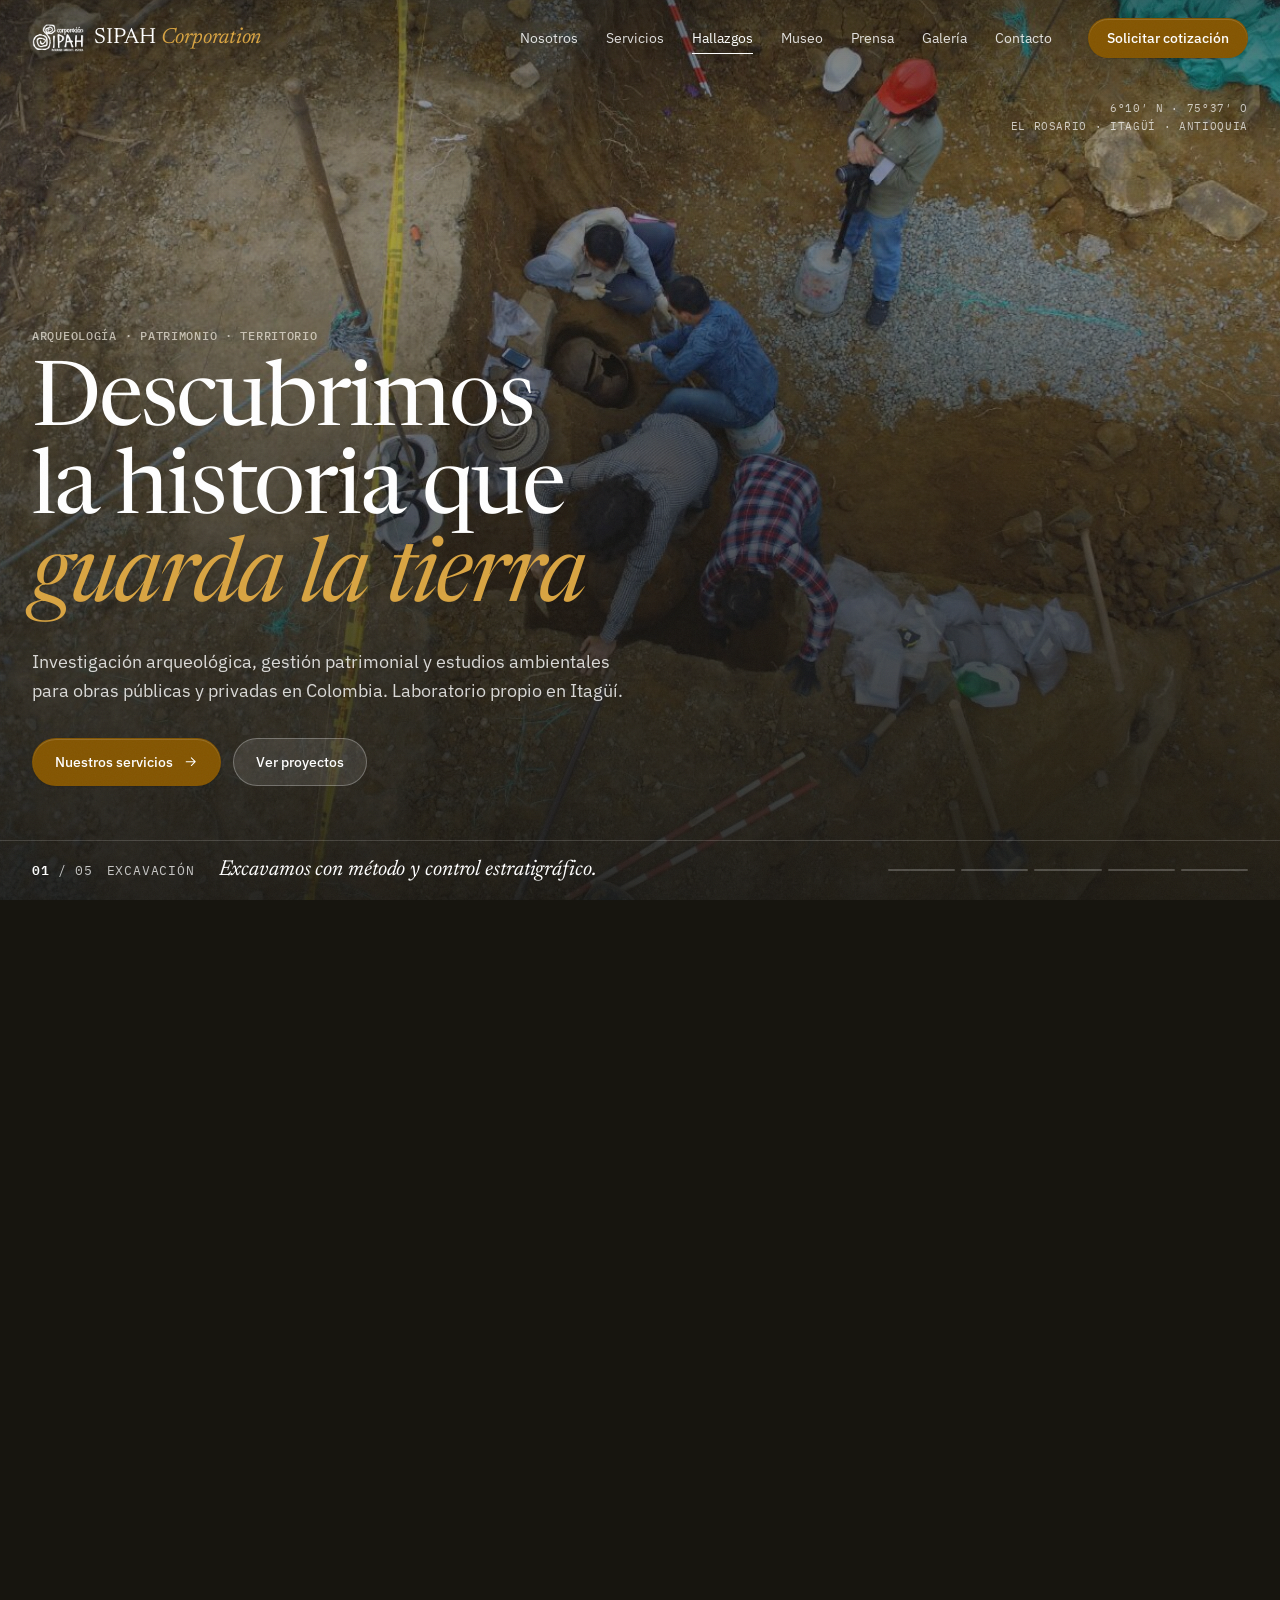
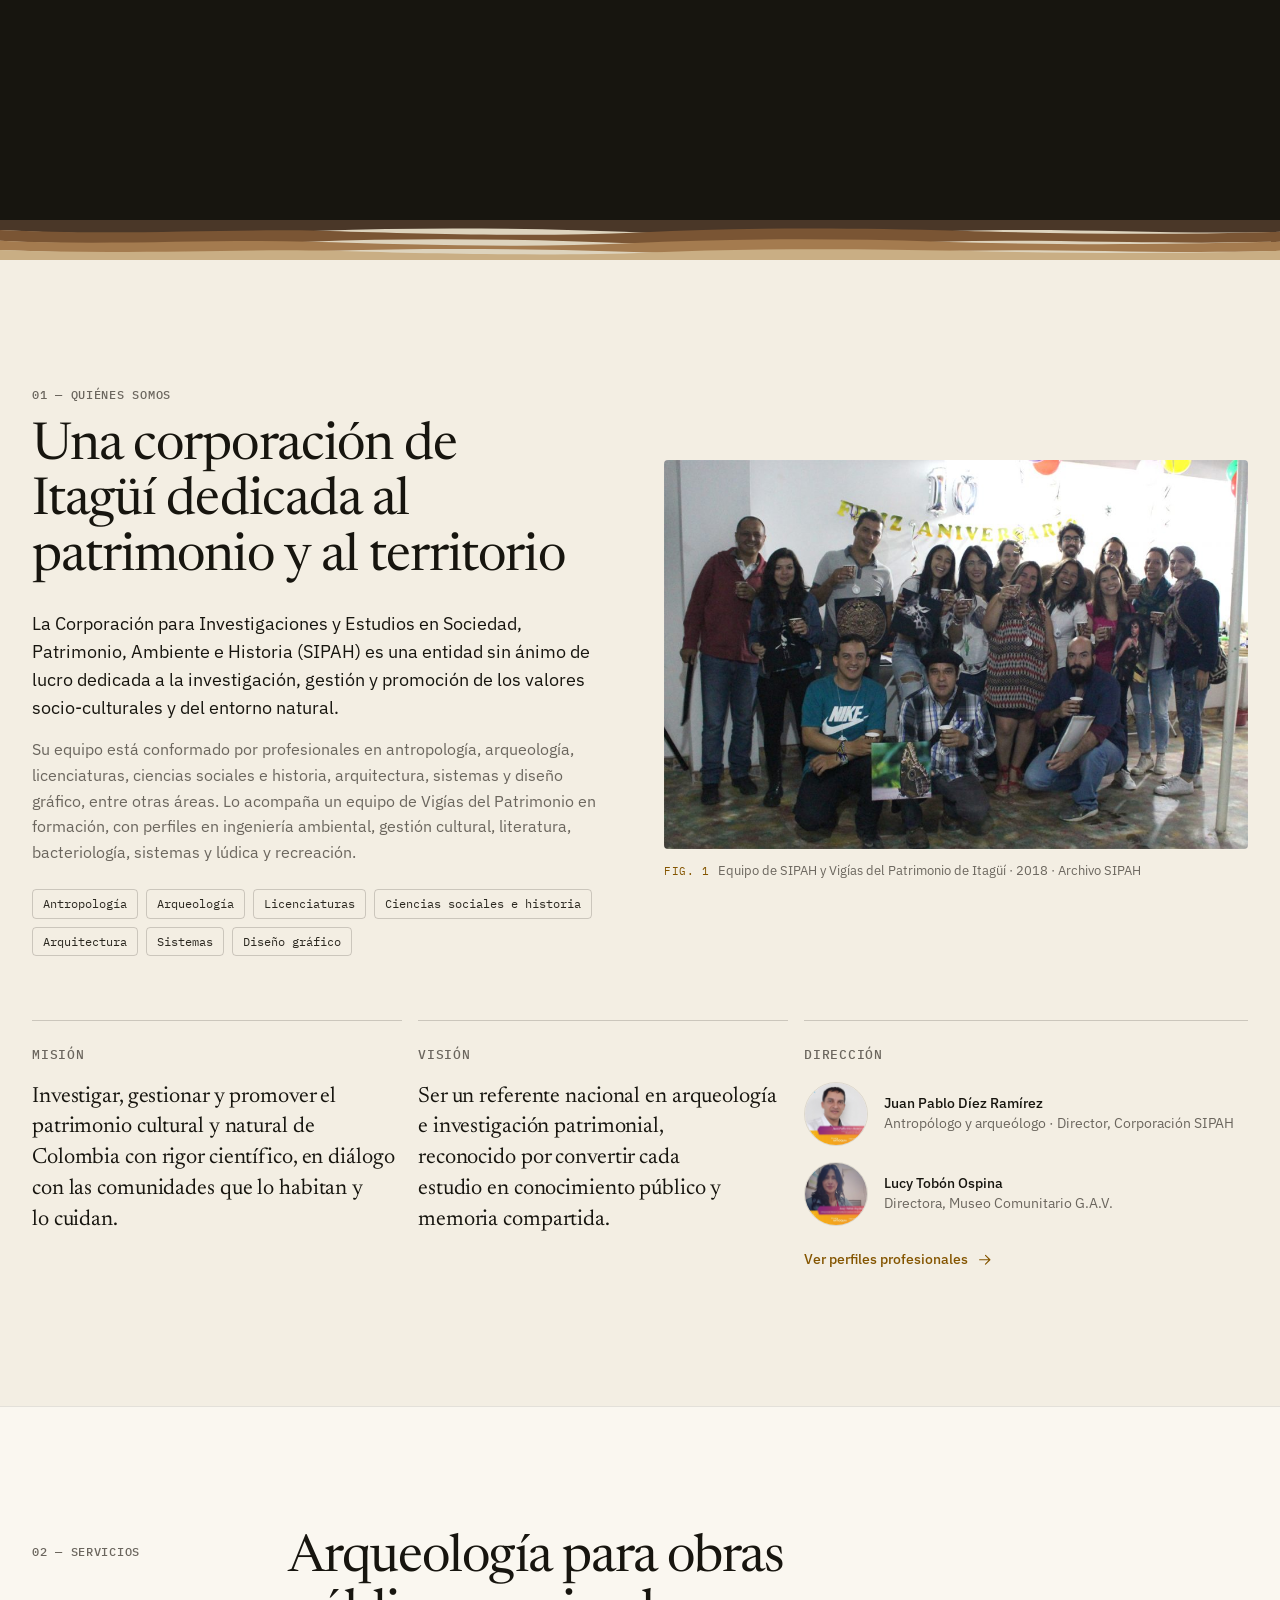
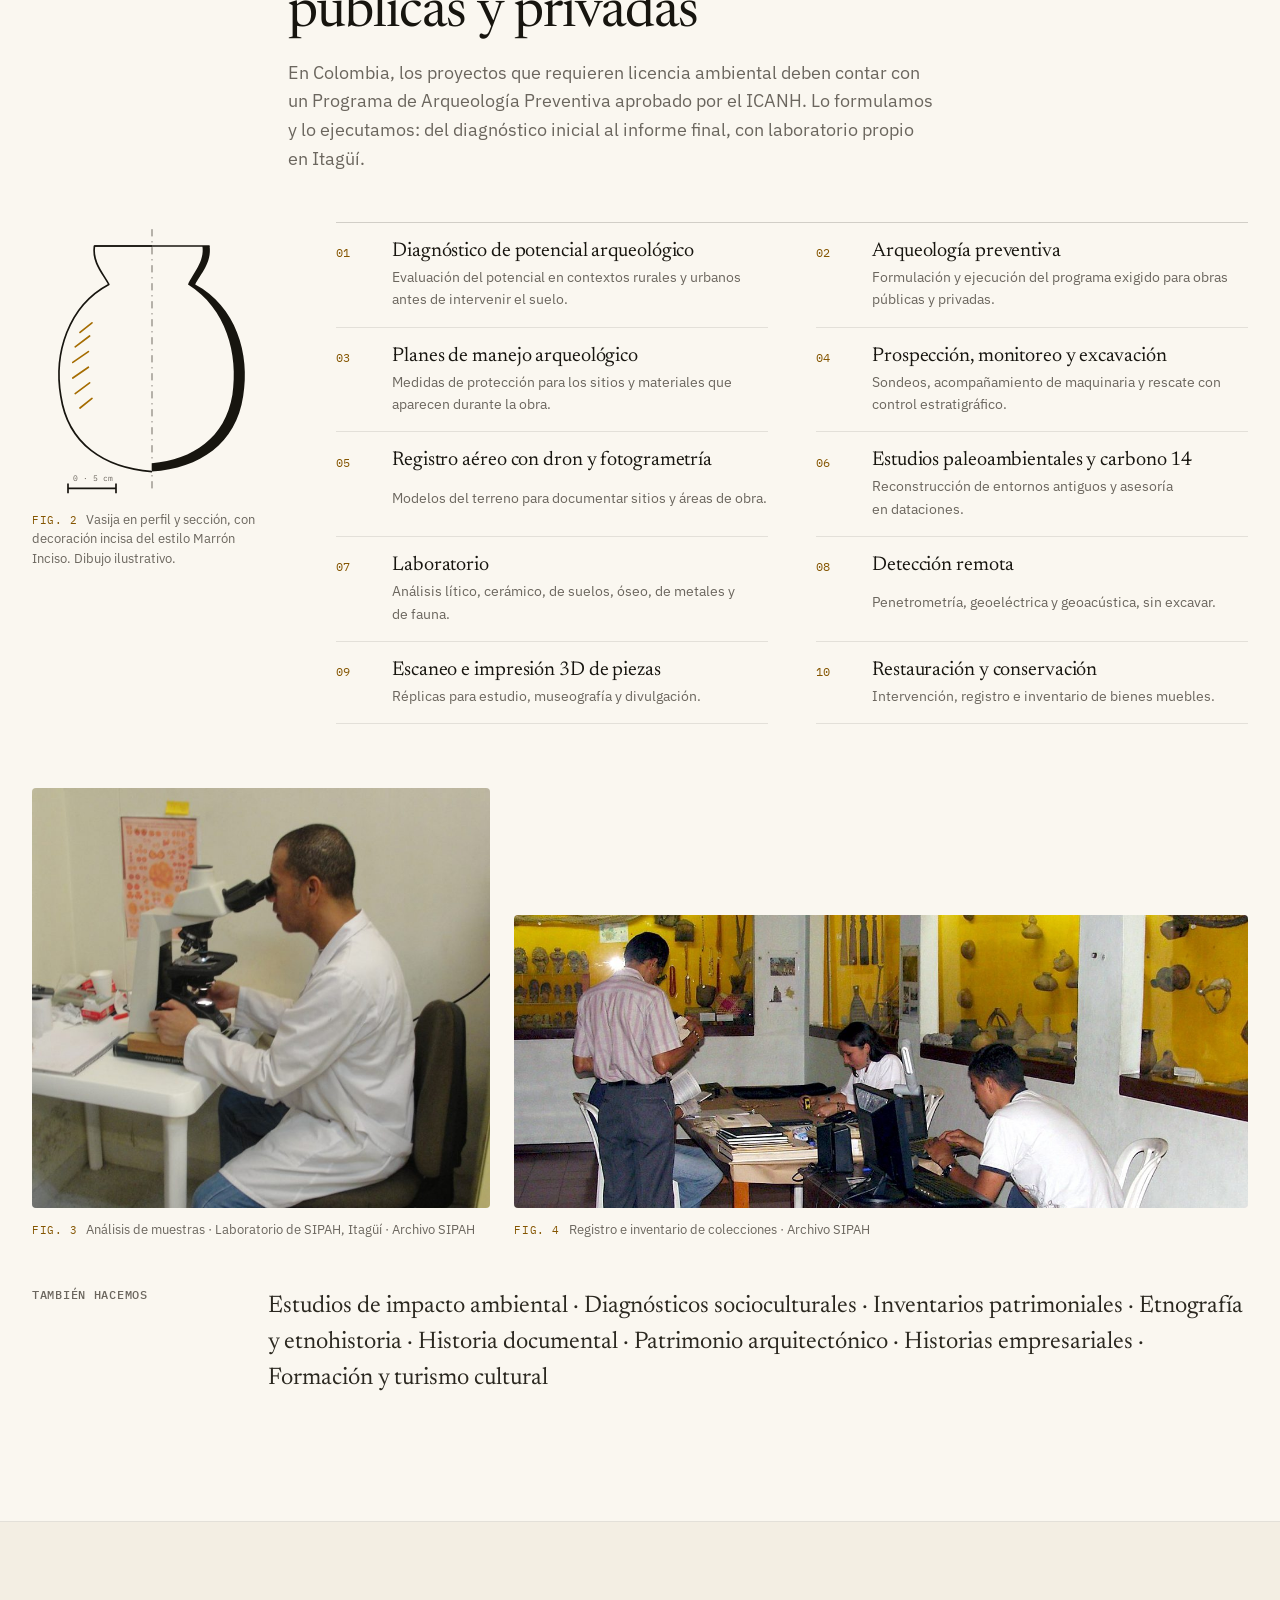
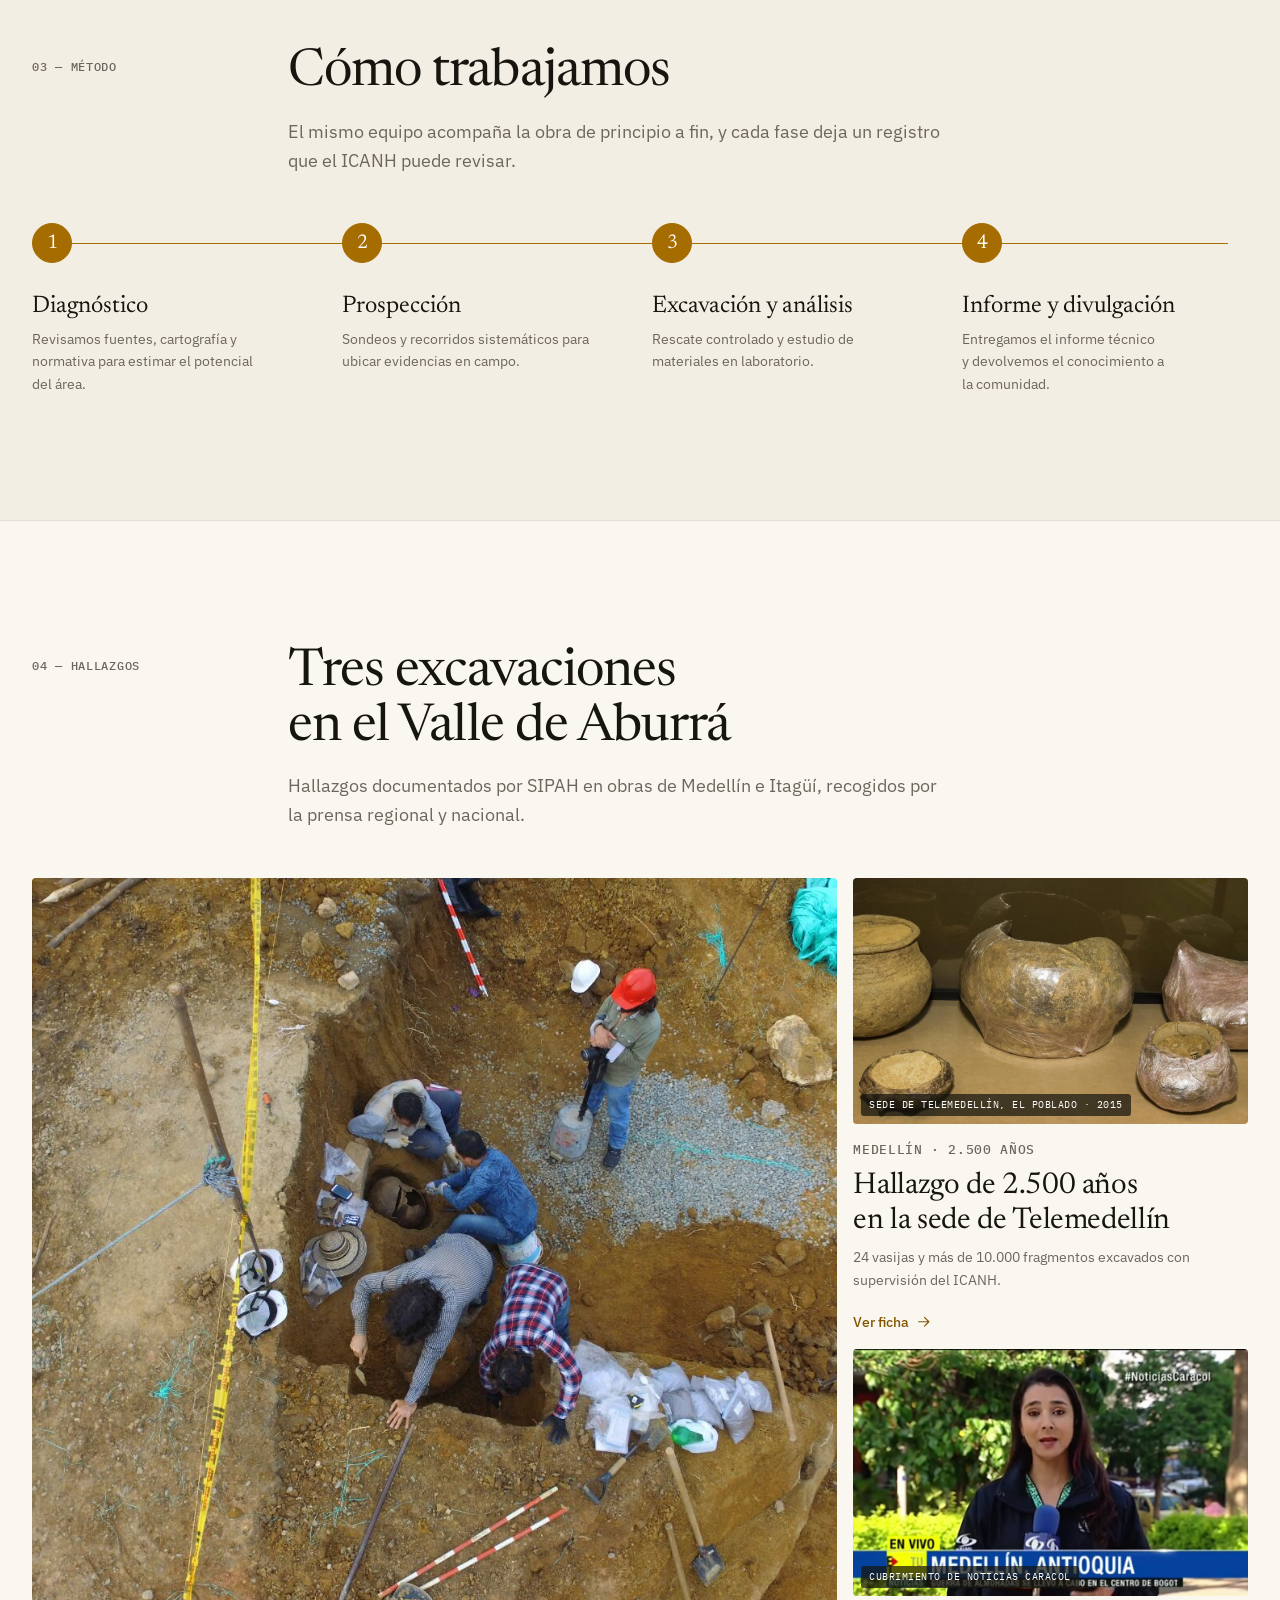
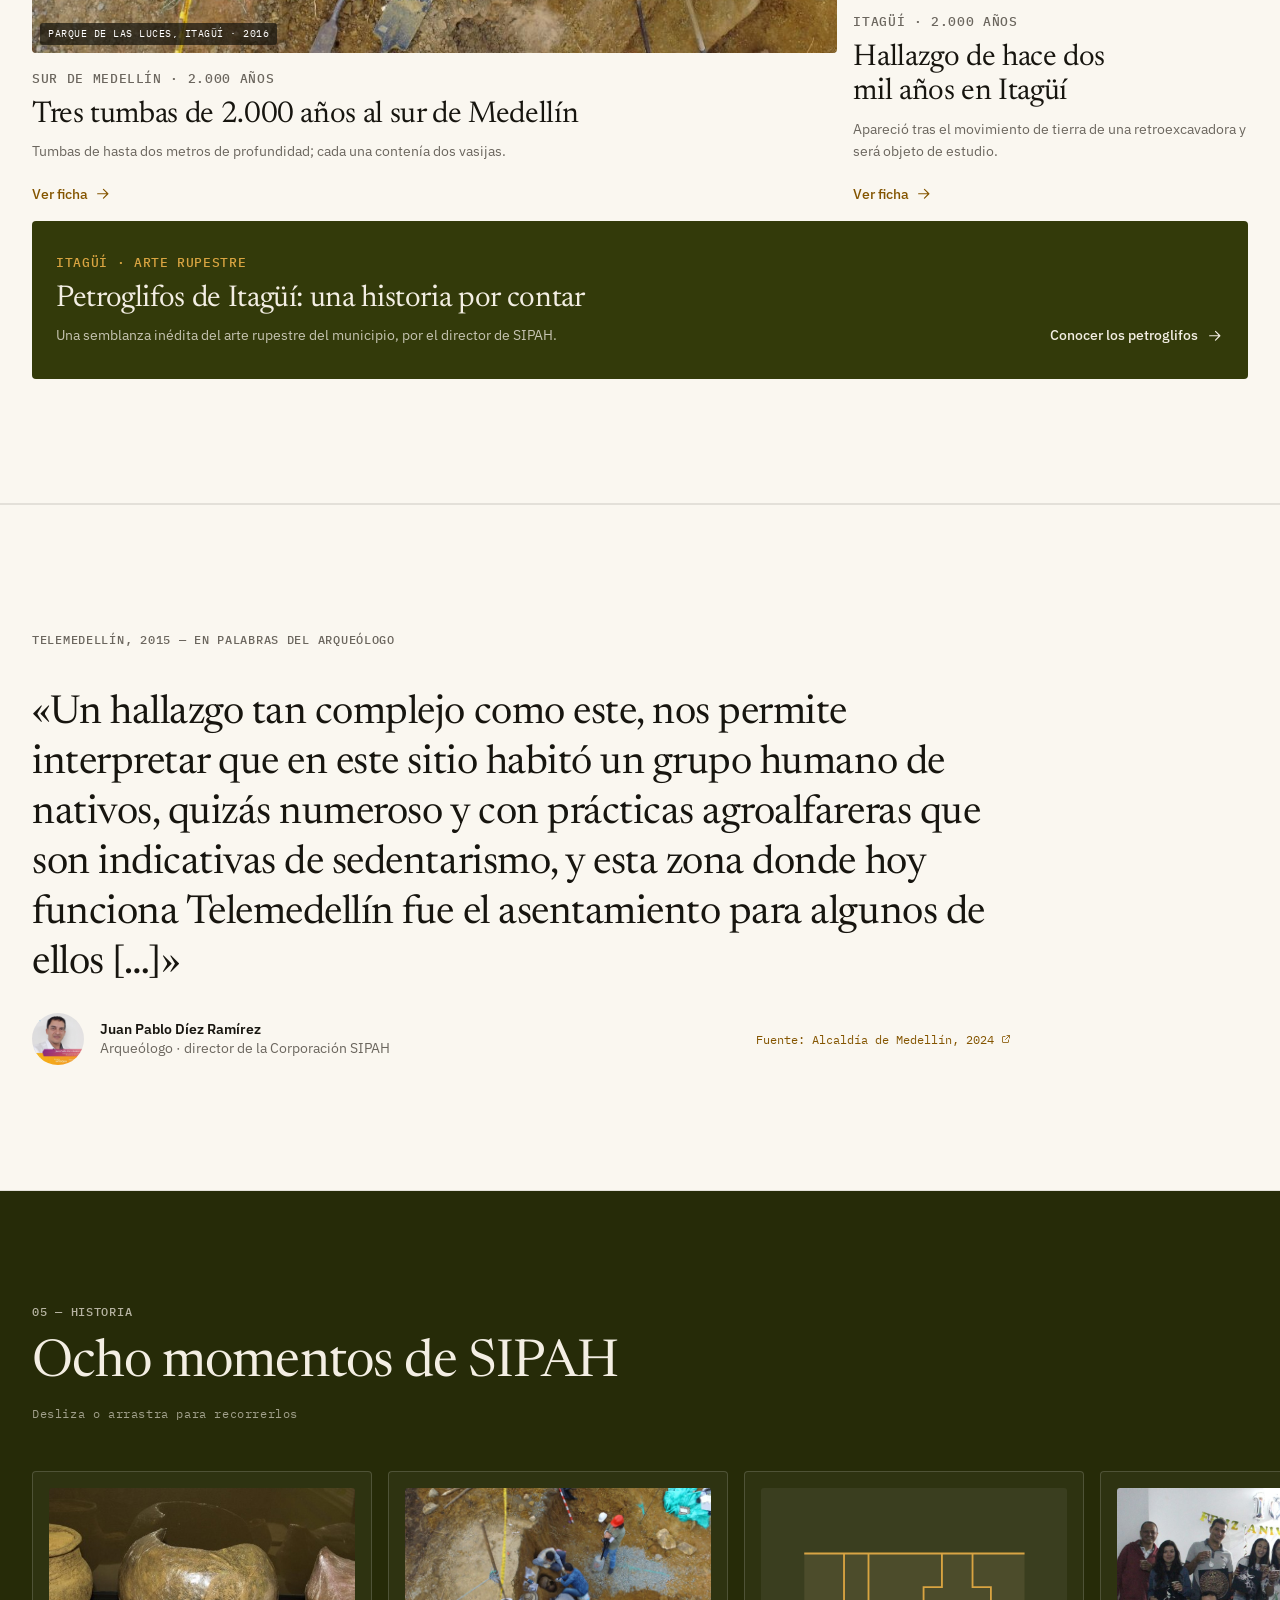
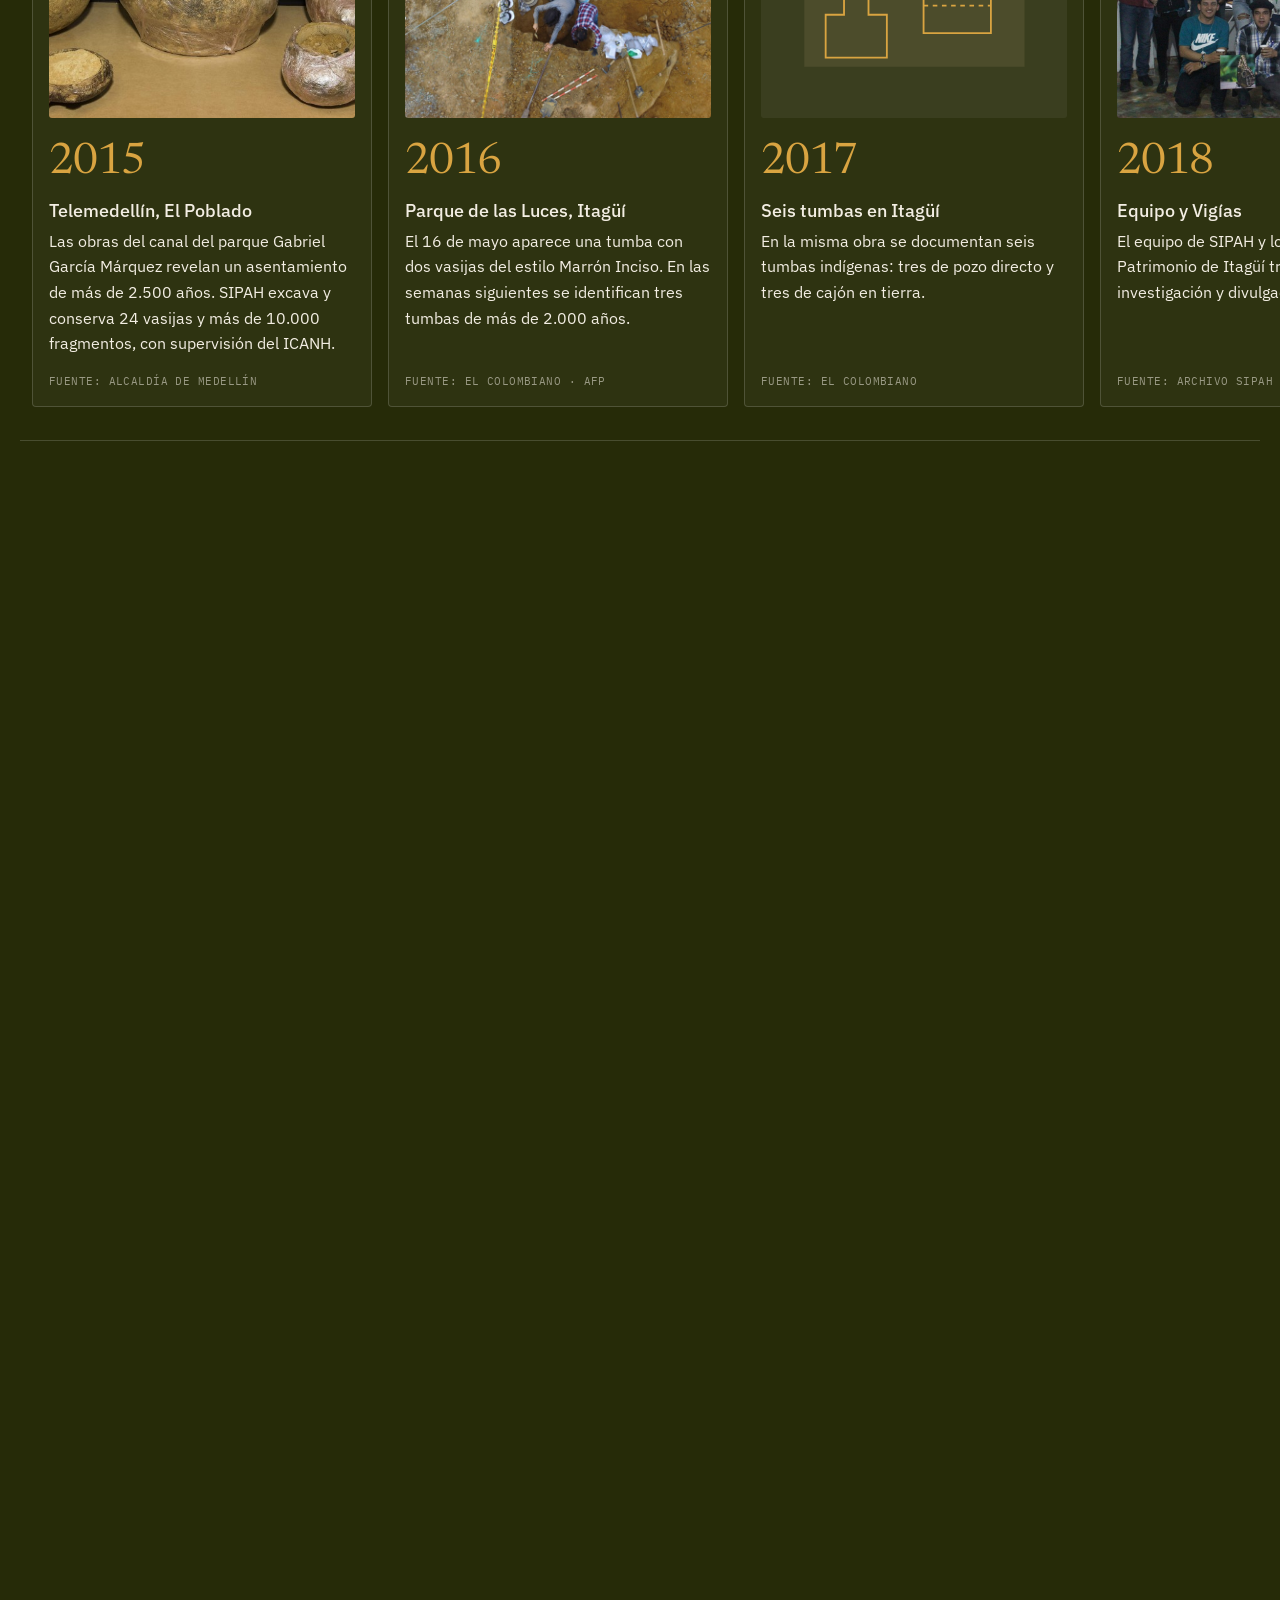
==== commit e0d763ab: "agregar perfiles actuliza index./styles" ====
--- a/index.html
+++ b/index.html
@@ -2,10 +2,10 @@
 <html lang="es-CO">
 <head>
   <meta charset="utf-8">
-  <meta name="viewport" content="width=device-width, initial-scale=1, viewport-fit=cover">
+  <meta name="viewport" content="width=device-width, initial-scale=1, viewport-fit=cover, interactive-widget=resizes-content">
   <title>SIPAH Corporation · Arqueología e investigación patrimonial en Colombia</title>
   <meta name="description" content="SIPAH Corporation: investigación arqueológica, arqueología preventiva, planes de manejo y gestión patrimonial para obras públicas y privadas en Colombia. Sede en Itagüí, Antioquia.">
-  <meta name="theme-color" content="#F3EEE3">
+  <meta name="theme-color" content="#17150F">
   <meta name="color-scheme" content="light">
   <!-- TODO: reemplazar https://www.sipah.org por el dominio definitivo -->
   <link rel="canonical" href="https://www.sipah.org/">
@@ -250,6 +250,7 @@
               <span><strong>Lucy Tobón Ospina</strong>Directora, Museo Comunitario G.A.V.</span>
             </li>
           </ul>
+          <a class="mv__more" href="perfiles.html">Ver perfiles profesionales <svg class="icon" aria-hidden="true"><use href="#i-arrow"/></svg></a>
         </article>
       </div>
     </section>
@@ -771,22 +772,22 @@
           <h3 class="form__title" id="form-title">Solicitar cotización</h3>
           <div class="field">
             <label for="f-nombre">Nombre <span aria-hidden="true">*</span></label>
-            <input id="f-nombre" name="nombre" type="text" autocomplete="name" required minlength="2" aria-describedby="e-nombre">
+            <input id="f-nombre" name="nombre" type="text" autocomplete="name" autocapitalize="words" enterkeyhint="next" required minlength="2" aria-describedby="e-nombre">
             <p class="field__error" id="e-nombre" aria-live="polite"></p>
           </div>
           <div class="field">
             <label for="f-empresa">Empresa <span class="field__opt">(opcional)</span></label>
-            <input id="f-empresa" name="empresa" type="text" autocomplete="organization">
+            <input id="f-empresa" name="empresa" type="text" autocomplete="organization" autocapitalize="words" enterkeyhint="next">
           </div>
           <div class="field-row">
             <div class="field">
               <label for="f-correo">Correo <span aria-hidden="true">*</span></label>
-              <input id="f-correo" name="correo" type="email" autocomplete="email" inputmode="email" required aria-describedby="e-correo">
+              <input id="f-correo" name="correo" type="email" autocomplete="email" inputmode="email" autocapitalize="none" autocorrect="off" spellcheck="false" enterkeyhint="next" required aria-describedby="e-correo">
               <p class="field__error" id="e-correo" aria-live="polite"></p>
             </div>
             <div class="field">
               <label for="f-telefono">Teléfono <span aria-hidden="true">*</span></label>
-              <input id="f-telefono" name="telefono" type="tel" autocomplete="tel" inputmode="tel" required aria-describedby="e-telefono">
+              <input id="f-telefono" name="telefono" type="tel" autocomplete="tel" inputmode="tel" enterkeyhint="next" required aria-describedby="e-telefono">
               <p class="field__error" id="e-telefono" aria-live="polite"></p>
             </div>
           </div>
@@ -842,6 +843,7 @@
         <p class="footer__head">Secciones</p>
         <ul>
           <li><a href="#nosotros">Nosotros</a></li>
+          <li><a href="perfiles.html">Perfiles profesionales</a></li>
           <li><a href="#servicios">Servicios</a></li>
           <li><a href="#proyectos">Hallazgos</a></li>
           <li><a href="#museo">Museo</a></li>
@@ -887,7 +889,7 @@
   </footer>
 
   <!-- ============ WHATSAPP FLOTANTE ============ -->
-  <a class="whatsapp" href="https://wa.me/573006345648?text=Hola%20SIPAH%2C%20quiero%20informaci%C3%B3n%20sobre%20un%20estudio%20arqueol%C3%B3gico." target="_blank" rel="noopener" aria-label="Escribir a SIPAH por WhatsApp">
+  <a class="whatsapp is-away" href="https://wa.me/573006345648?text=Hola%20SIPAH%2C%20quiero%20informaci%C3%B3n%20sobre%20un%20estudio%20arqueol%C3%B3gico." target="_blank" rel="noopener" aria-label="Escribir a SIPAH por WhatsApp">
     <svg aria-hidden="true"><use href="#i-whatsapp"/></svg>
   </a>
 
@@ -898,6 +900,7 @@
     <nav aria-label="Menú móvil">
       <ul class="drawer__links">
         <li><a href="#nosotros">Nosotros</a></li>
+        <li><a href="perfiles.html">Perfiles</a></li>
         <li><a href="#servicios">Servicios</a></li>
         <li><a href="#proyectos">Hallazgos</a></li>
         <li><a href="#museo">Museo</a></li>
--- a/styles.css
+++ b/styles.css
@@ -1971,3 +1971,168 @@
 .footer__logo { border-radius: 3px; }
 @media (min-width: 768px) { .footer__grid { grid-template-columns: 1fr 1fr; } }
 @media (min-width: 1100px) { .footer__grid { grid-template-columns: 1.5fr 1fr 1fr 1.2fr 1fr; } }
+
+/* ==========================================================================
+   27. PERFILES PROFESIONALES (perfiles.html)
+   Misma voz visual del inicio: rótulos de ficha, filetes en vez de tarjetas,
+   y cada dato del perfil con su fuente visible.
+   ========================================================================== */
+.phero { padding: calc(var(--nav-h) + var(--space-7)) 0 var(--space-8); }
+.phero__grid { display: grid; gap: var(--space-6); align-items: end; margin-top: var(--space-6); }
+.phero__title {
+  font-family: var(--font-serif);
+  font-optical-sizing: auto;
+  font-weight: 400;
+  font-size: clamp(2.5rem, 1.6rem + 4vw, 5rem);
+  line-height: 1;
+  letter-spacing: -0.025em;
+}
+.phero__lead { margin-top: var(--space-5); max-width: 52ch; font-size: var(--fs-md); color: var(--ink-2); }
+.phero__media img { width: 100%; border-radius: 4px; aspect-ratio: 3 / 2; object-fit: cover; }
+@media (min-width: 1024px) { .phero__grid { grid-template-columns: 1fr 1.1fr; gap: var(--space-8); } }
+
+/* Perfiles de dirección */
+.profiles { display: grid; gap: var(--space-8); }
+.profile { display: grid; gap: var(--space-5); padding-top: var(--space-5); border-top: 1px solid var(--line-strong); }
+.profile__photo { width: 140px; aspect-ratio: 1; border-radius: 4px; overflow: hidden; background: var(--sand-2); }
+/* Las fotos son recortes de afiches: se encuadra el rostro */
+.profile__photo img { width: 100%; height: 100%; object-fit: cover; object-position: 52% 22%; transform: scale(1.9); transform-origin: 52% 22%; }
+.profile__role { font-family: var(--font-mono); font-size: 0.75rem; letter-spacing: 0.06em; text-transform: uppercase; color: var(--accent-ink); }
+.profile__name { margin-top: var(--space-2); font-family: var(--font-serif); font-size: clamp(1.75rem, 1.3rem + 1.6vw, 2.5rem); line-height: 1.05; letter-spacing: -0.018em; }
+.profile__title { margin-top: var(--space-1); color: var(--stone); }
+.profile__facts { margin-top: var(--space-5); border-top: 1px solid var(--line); }
+.profile__facts li { display: grid; gap: var(--space-1); padding-block: var(--space-4); border-bottom: 1px solid var(--line); }
+.profile__facts p { font-size: var(--fs-base); line-height: 1.55; max-width: 62ch; }
+.profile__src {
+  justify-self: start;
+  display: inline-flex; align-items: center; gap: 6px;
+  font-family: var(--font-mono); font-size: 0.6875rem; letter-spacing: 0.04em; text-transform: uppercase;
+  color: var(--stone); text-decoration: none;
+}
+a.profile__src { color: var(--accent-ink); min-height: 32px; }
+.profile__src .icon { width: 1em; height: 1em; }
+@media (min-width: 768px) {
+  .profile { grid-template-columns: 180px 1fr; gap: var(--space-7); }
+  .profile__photo { width: 100%; }
+}
+@media (min-width: 1200px) { .profiles { grid-template-columns: 1fr 1fr; gap: var(--space-7); } .profile { grid-template-columns: 150px 1fr; } }
+
+/* Áreas profesionales: tabla editorial numerada */
+.areas { border-top: 1px solid var(--line-strong); }
+.areas li { display: grid; grid-template-columns: 2.5rem 1fr; gap: var(--space-1) var(--space-4); padding-block: var(--space-5); border-bottom: 1px solid var(--line); }
+.areas__n { grid-row: span 2; font-family: var(--font-mono); font-size: 0.75rem; color: var(--accent-ink); padding-top: 0.5em; }
+.areas h3 { font-family: var(--font-serif); font-size: clamp(1.375rem, 1.1rem + 1vw, 1.875rem); line-height: 1.15; letter-spacing: -0.012em; }
+.areas p { color: var(--stone); }
+@media (min-width: 1024px) {
+  .areas li { grid-template-columns: 3rem minmax(0, 22rem) 1fr; align-items: baseline; }
+  .areas__n { grid-row: auto; }
+}
+
+/* Vigías en formación */
+.pvig { background: var(--olive-950); color: var(--sand); }
+.pvig__grid { display: grid; gap: var(--space-7); align-items: center; }
+.pvig__lead { margin-top: var(--space-4); color: rgb(243 238 227 / 0.85); font-size: var(--fs-md); max-width: 46ch; }
+.pvig__chips { display: flex; flex-wrap: wrap; gap: 8px; margin-top: var(--space-5); }
+.pvig__chips li { font-family: var(--font-mono); font-size: 0.75rem; padding: 5px 10px; border: 1px solid var(--line-light); border-radius: 3px; }
+.pvig__link { display: inline-flex; align-items: center; gap: 8px; min-height: 44px; margin-top: var(--space-5); color: var(--gold-light); font-weight: 500; text-decoration: none; }
+.pvig__link .icon { transition: transform var(--dur-micro) var(--ease-out); }
+.pvig__media img { width: 100%; border-radius: 4px; }
+.pvig .fig { color: rgb(243 238 227 / 0.65); }
+.pvig .fig__n { color: var(--gold-light); }
+@media (hover: hover) and (pointer: fine) { .pvig__link:hover .icon { transform: translateX(3px); } }
+@media (min-width: 1024px) { .pvig__grid { grid-template-columns: 1fr 1.2fr; gap: var(--space-8); } }
+
+/* Vincúlate */
+.join { display: grid; gap: var(--space-5); }
+.join__actions { display: flex; flex-wrap: wrap; gap: 12px; align-items: center; }
+.btn--ghost { --btn-bg: transparent; --btn-fg: var(--ink); border-color: var(--line-strong); }
+@media (hover: hover) and (pointer: fine) { .btn--ghost:hover { --btn-bg: var(--sand-2); } }
+@media (min-width: 1024px) { .join { grid-template-columns: 1fr auto; align-items: end; gap: var(--space-8); } }
+.mv__more { display: inline-flex; align-items: center; gap: 8px; min-height: 44px; margin-top: var(--space-3); font-size: var(--fs-sm); font-weight: 500; color: var(--accent-ink); text-decoration: none; }
+.mv__more .icon { transition: transform var(--dur-micro) var(--ease-out); }
+@media (hover: hover) and (pointer: fine) { .mv__more:hover .icon { transform: translateX(3px); } }
+
+/* ==========================================================================
+   28. MÓVIL — que se sienta instalada, no "una web en el navegador"
+   (skill mobile-native). Cada regla lleva su porqué.
+   ========================================================================== */
+
+/* Sin destello gris al tocar; la respuesta táctil la dan los :active propios */
+html { -webkit-tap-highlight-color: transparent; }
+
+/* Respuesta inmediata al tocar: el navegador no espera un posible doble toque */
+a, button, [role="button"], label, summary, select { touch-action: manipulation; }
+
+/* Mantener presionado un control no debe seleccionar su texto ni abrir el menú
+   de copiar. Solo en controles: el texto de contenido sigue siendo seleccionable. */
+button, .btn, [role="button"], .filter, .nav__links a, .drawer__links a, .whatsapp, .project__open {
+  -webkit-user-select: none;
+  user-select: none;
+  -webkit-touch-callout: none;
+}
+
+/* Zonas seguras en horizontal (notch a los lados): el contenido no queda debajo */
+.container {
+  padding-left: max(var(--gutter), env(safe-area-inset-left, 0px));
+  padding-right: max(var(--gutter), env(safe-area-inset-right, 0px));
+}
+/* Como app instalada (PWA) la barra de estado tapa la parte superior */
+.nav { padding-top: env(safe-area-inset-top, 0px); height: calc(var(--nav-h) + env(safe-area-inset-top, 0px)); }
+
+/* Zonas táctiles de al menos 44px en pantallas táctiles (Apple HIG).
+   Con mouse se conserva el ritmo tipográfico compacto. */
+@media (pointer: coarse) {
+  .footer ul { gap: 0; }
+  .footer ul a,
+  .footer p a,
+  .contact__list a {
+    display: inline-flex;
+    align-items: center;
+    min-height: 44px;
+  }
+  .footer p { line-height: 1.4; }
+  .project__open,
+  a.profile__src,
+  .ghero__back,
+  .mv__more,
+  .news__all,
+  .voice__src,
+  .contact__route,
+  .sheet__source,
+  .pvig__link,
+  .story__link,
+  .chapters a,
+  .filter {
+    min-height: 44px;
+    display: inline-flex;
+    align-items: center;
+  }
+}
+
+/* WhatsApp: en el inicio aparece después del hero para no tapar el indicador
+   de fotos; entra desde abajo y sale por el mismo camino. */
+.whatsapp { transition: transform 350ms var(--ease-out), opacity 250ms ease; }
+.whatsapp.is-away { transform: translateY(calc(100% + 24px)); opacity: 0; pointer-events: none; }
+/* Que no tape el último enlace del footer */
+.footer__bottom { padding-bottom: calc(72px + env(safe-area-inset-bottom, 0px)); }
+@media (min-width: 768px) { .footer__bottom { padding-bottom: 0; } }
+
+/* Ficha de proyecto en móvil: hoja que ocupa el ancho y deja ver el fondo arriba */
+@media (max-width: 767px) {
+  .sheet__panel {
+    top: auto;
+    bottom: 0;
+    width: 100%;
+    max-height: calc(100svh - 48px);
+    border-radius: 16px 16px 0 0;
+    padding-bottom: env(safe-area-inset-bottom, 0px);
+  }
+  .sheet__body { padding: var(--space-5) var(--space-4) var(--space-7); }
+  .sheet__actions .btn { width: 100%; }
+}
+@media (prefers-reduced-motion: reduce) { .whatsapp { transition: opacity 200ms ease; } .whatsapp.is-away { transform: none; } }
+@media (pointer: coarse) {
+  /* Títulos-enlace de la galería: el padding en línea agranda el área táctil sin mover el texto */
+  .story__title a { padding-block: 8px; }
+  .footer__bottom > a { display: inline-flex; align-items: center; min-height: 44px; }
+}
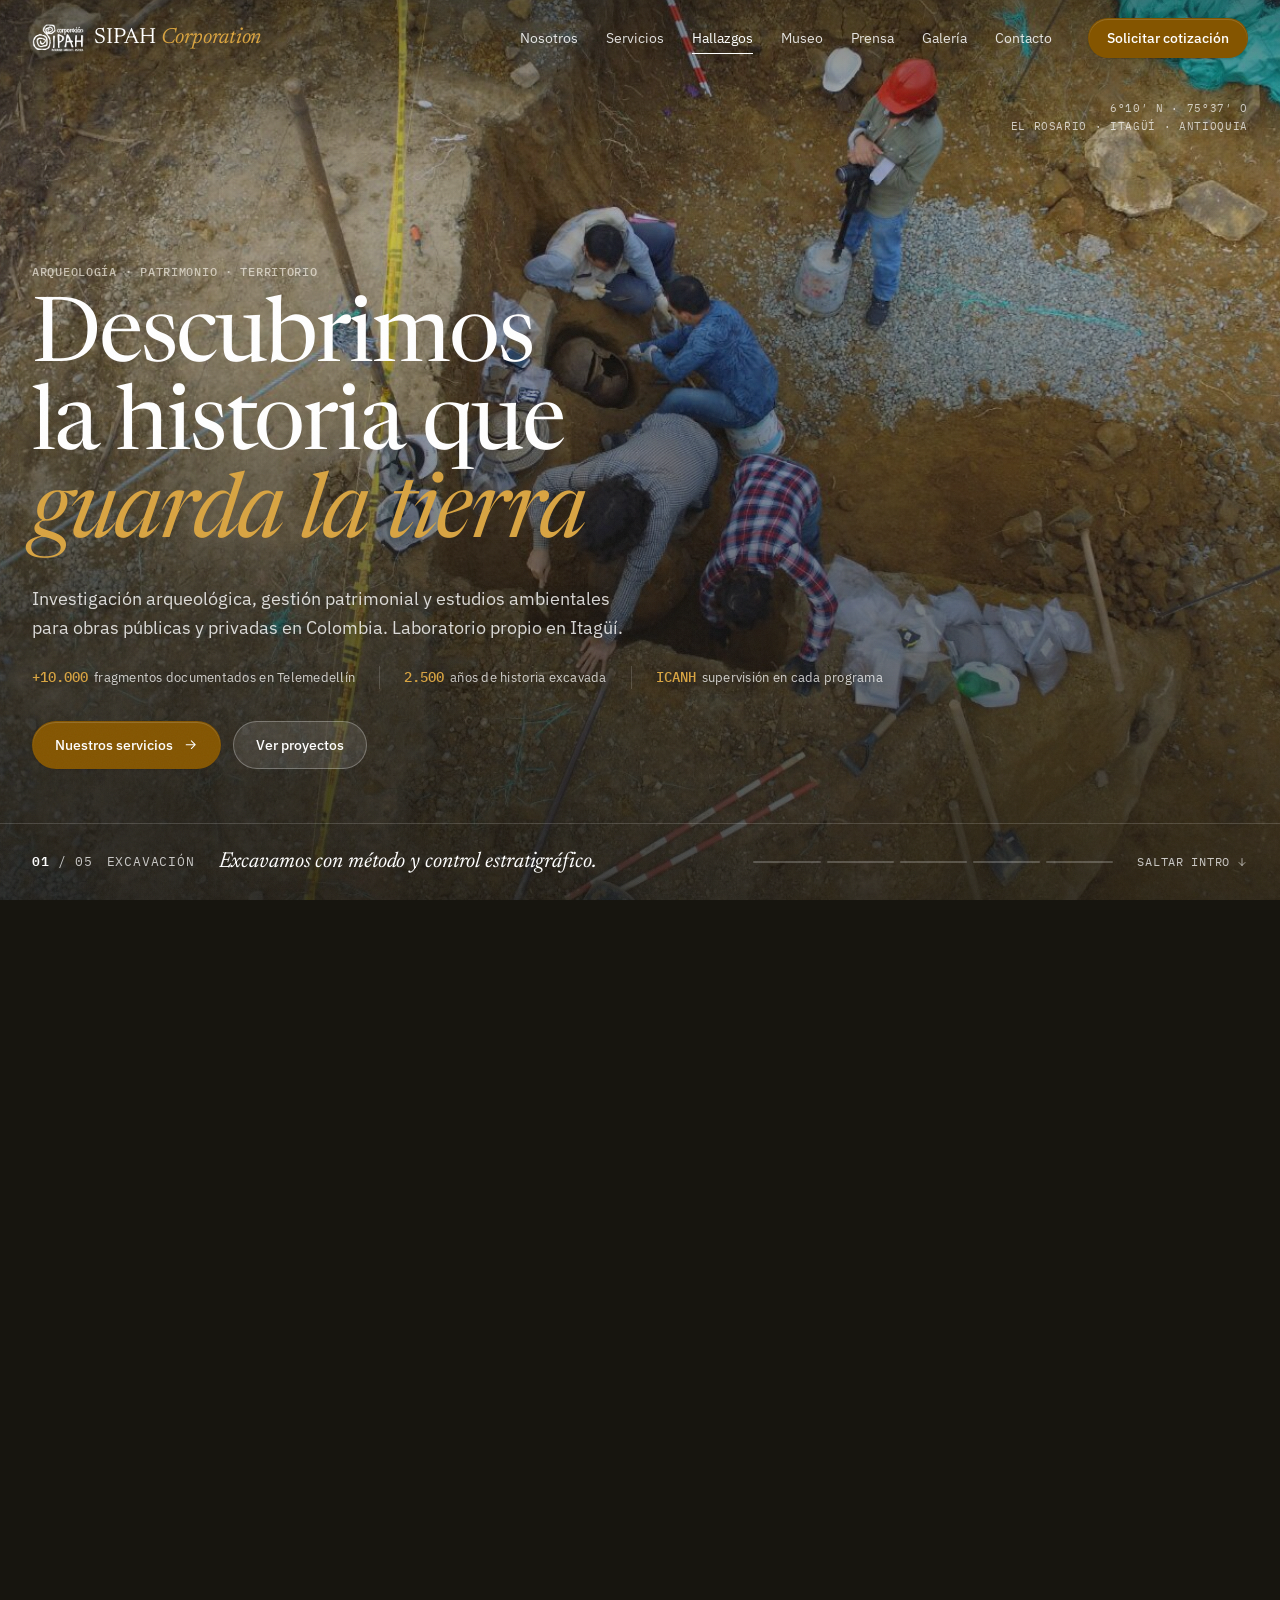
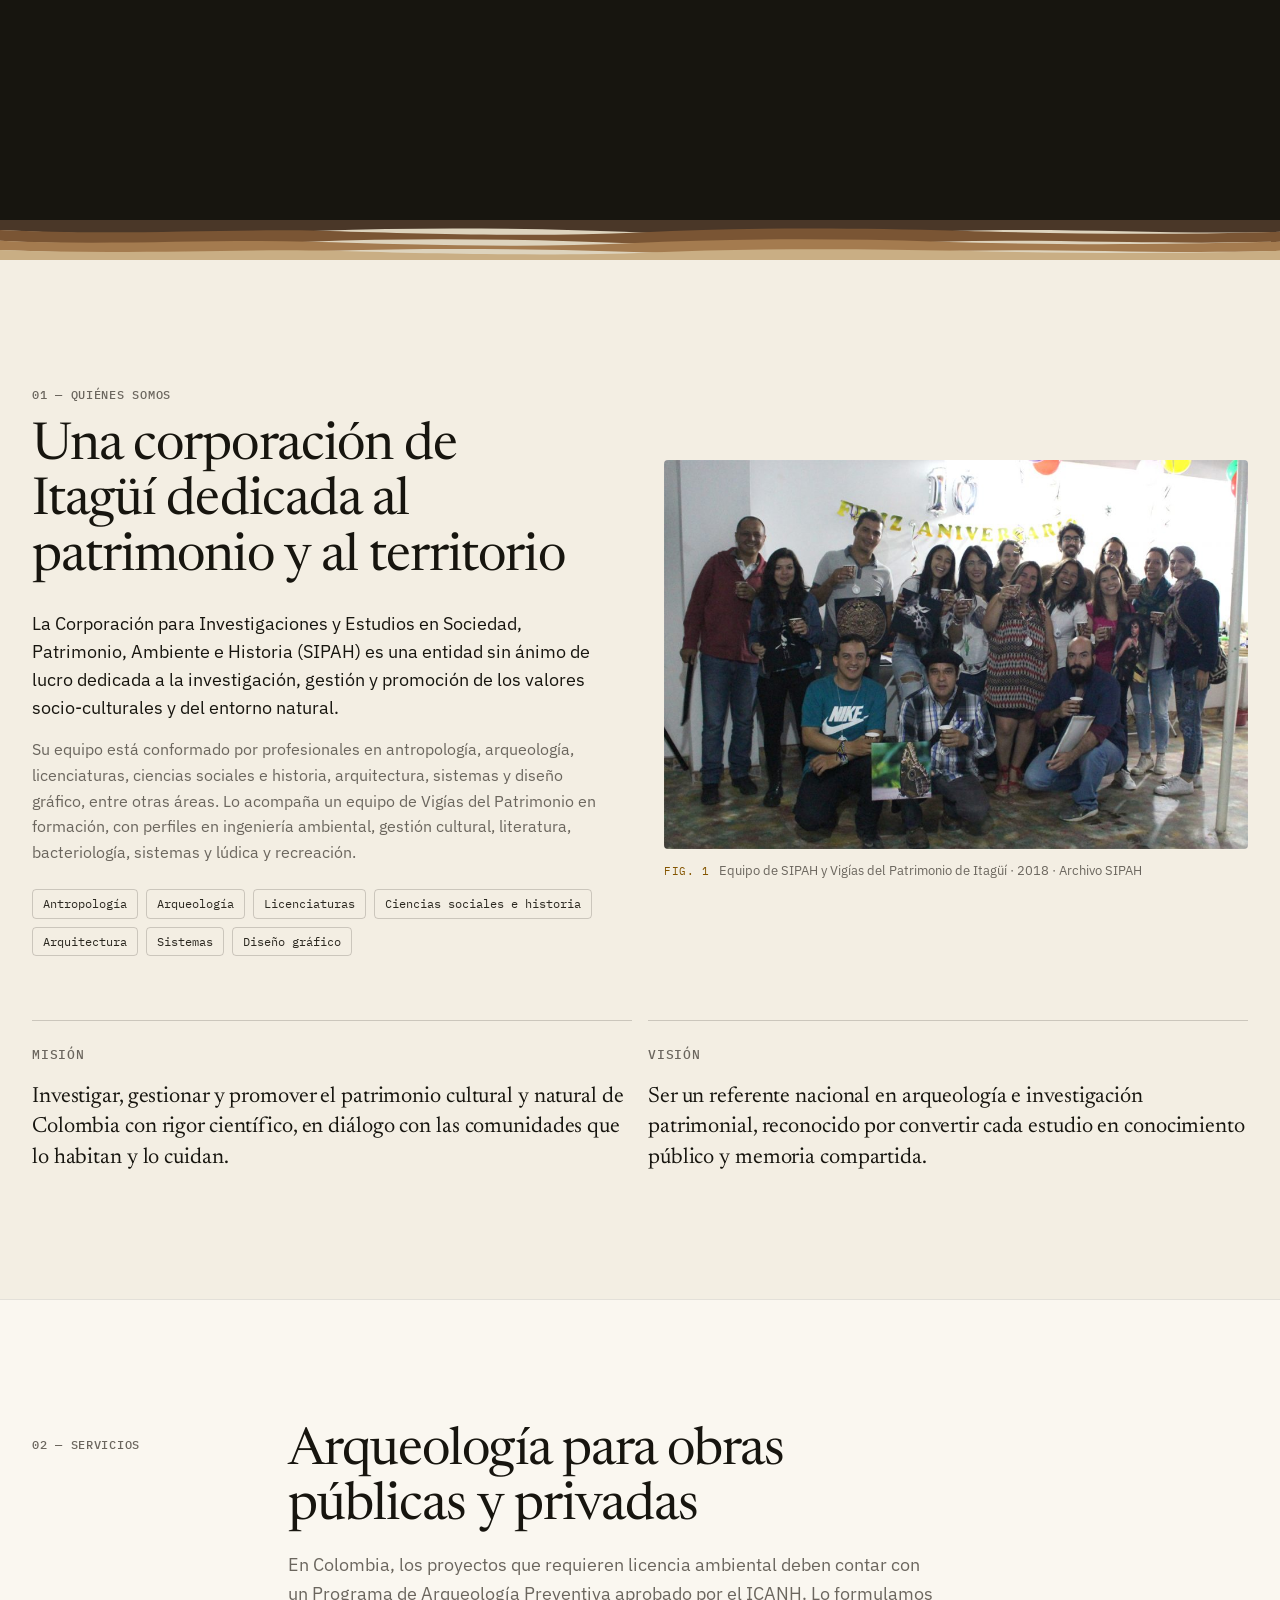
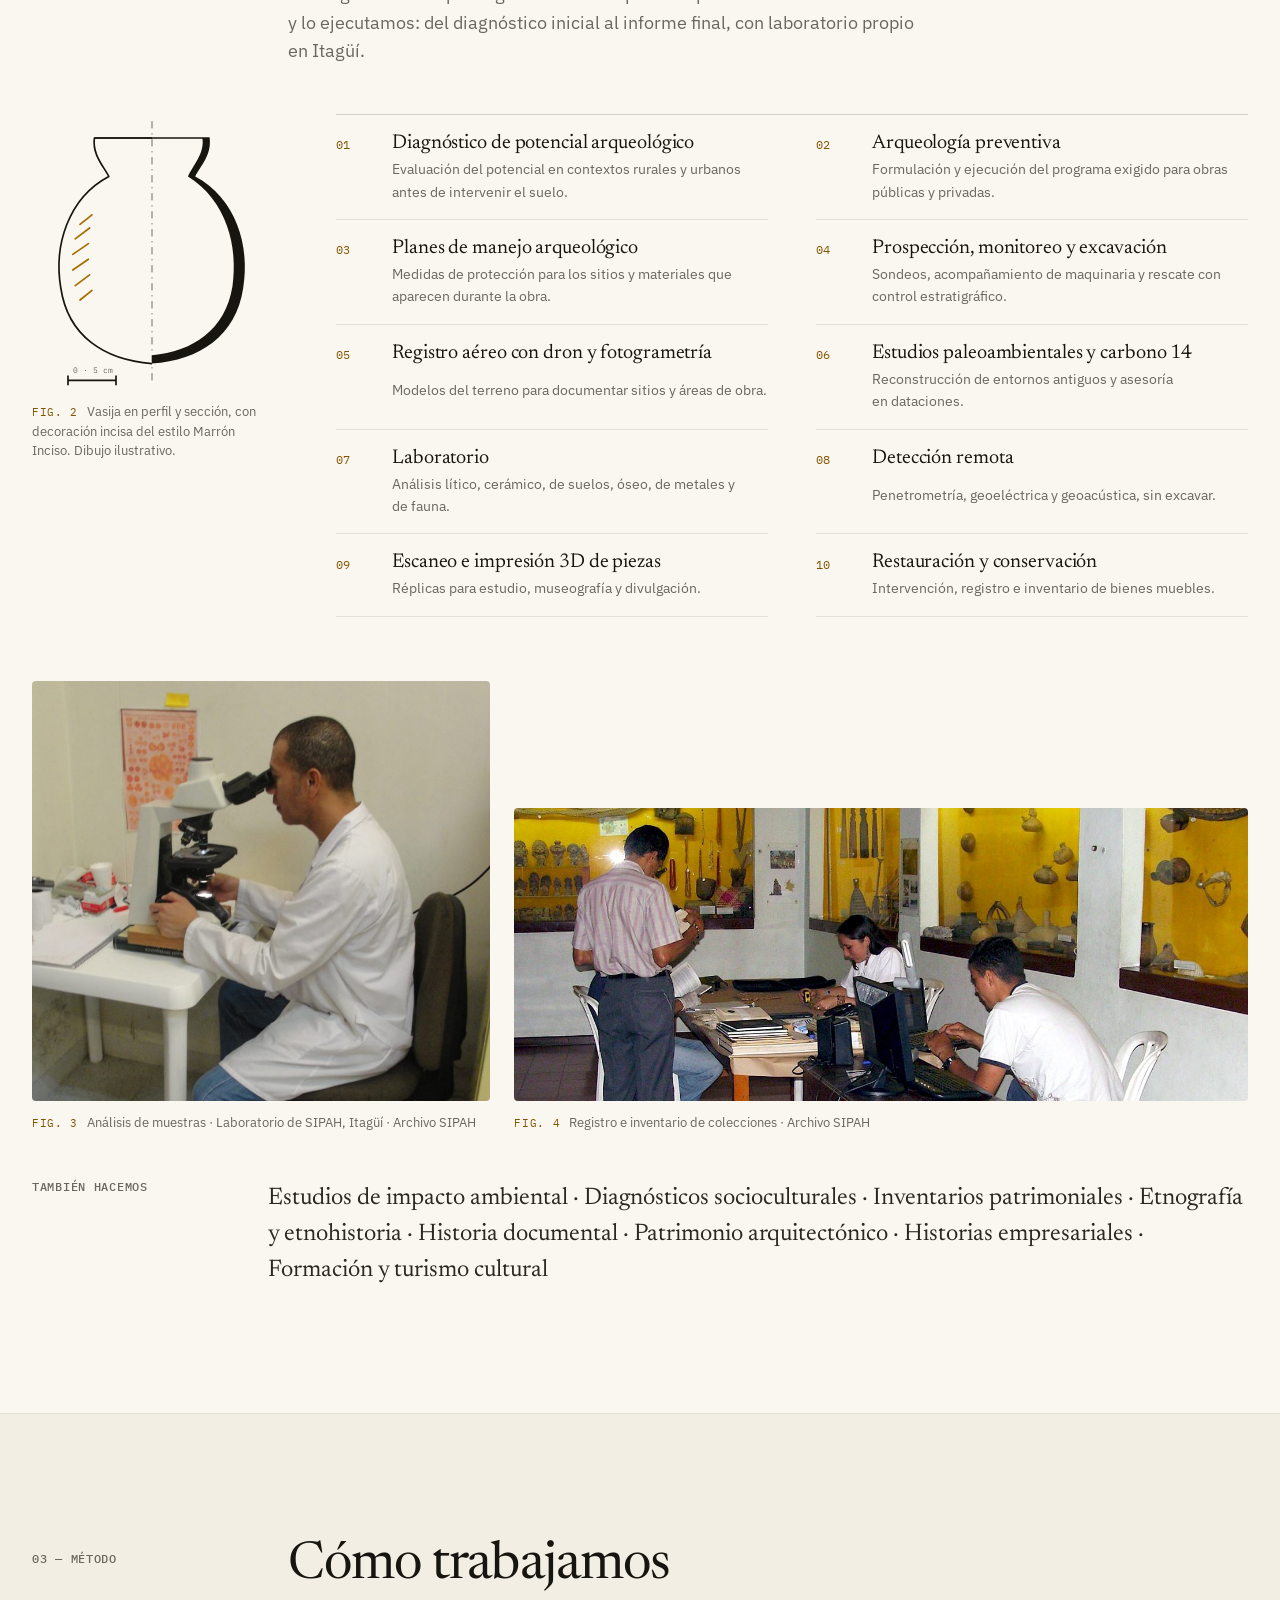
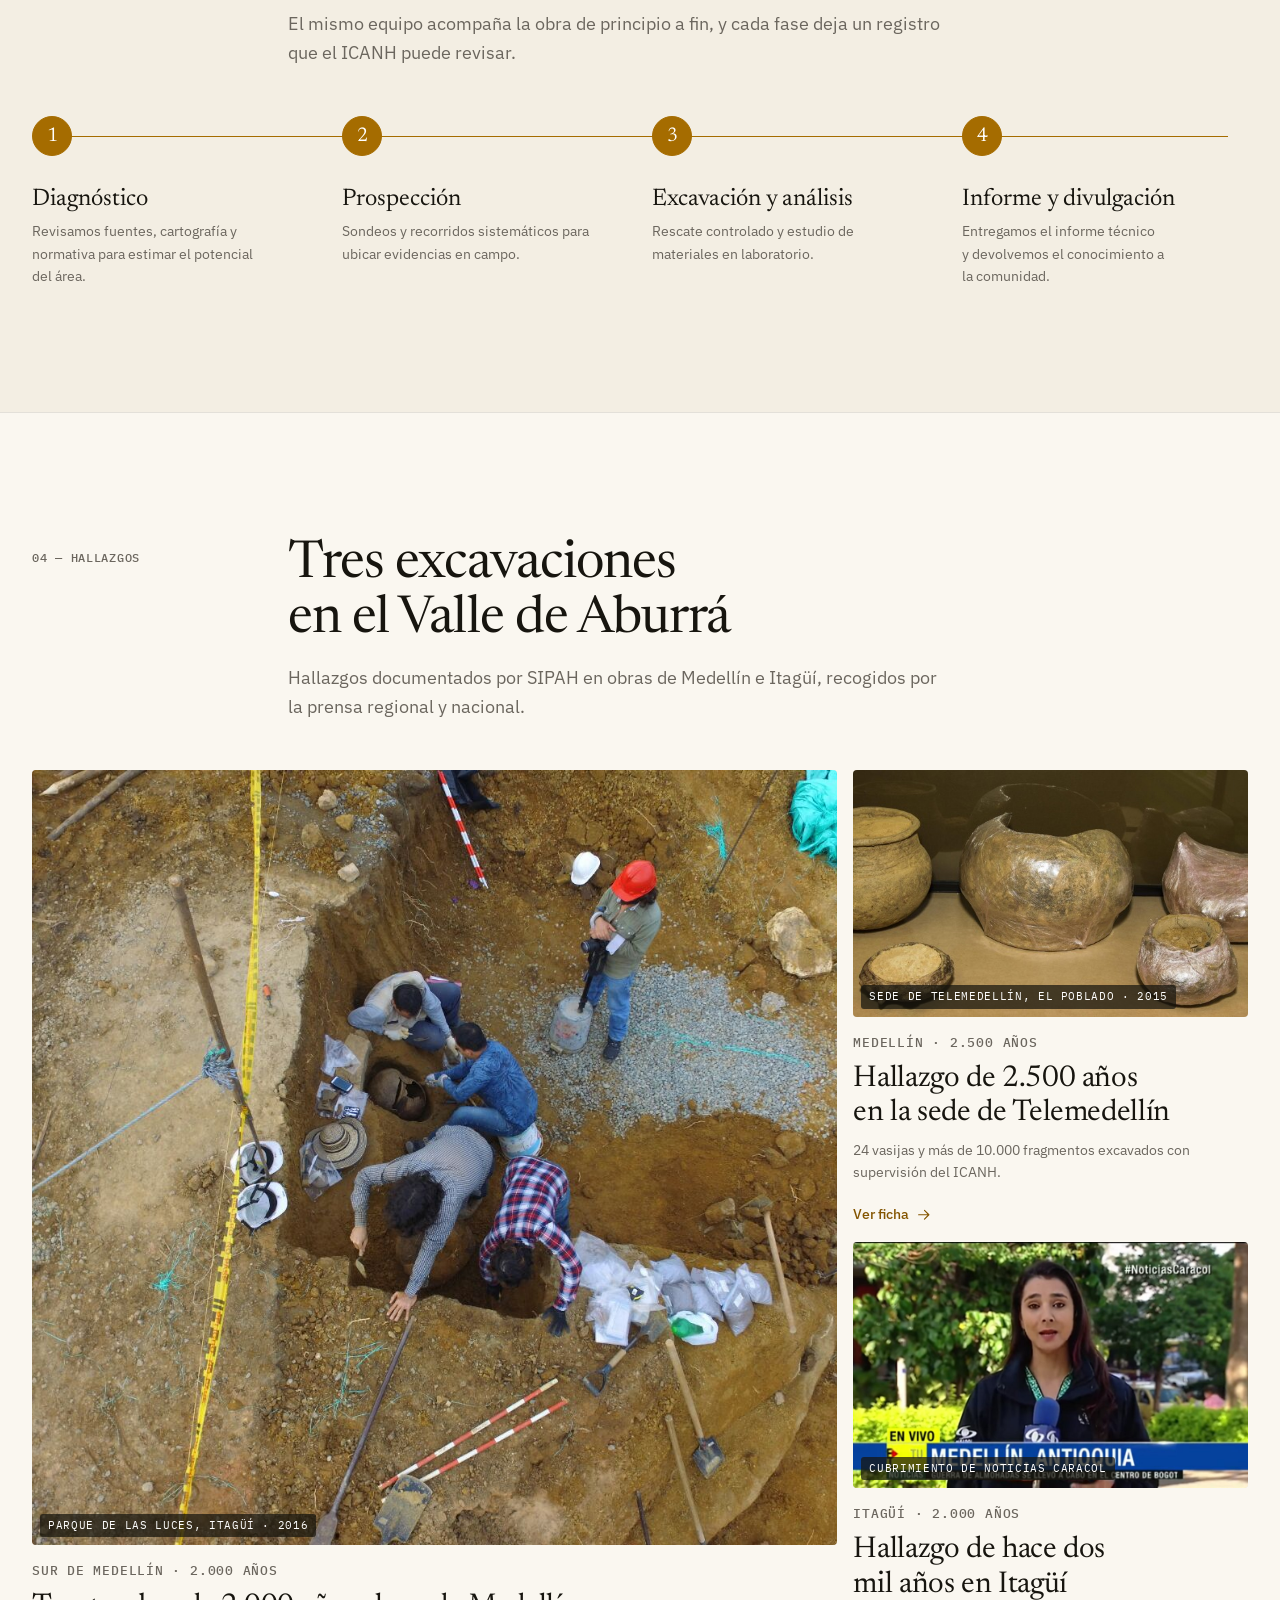
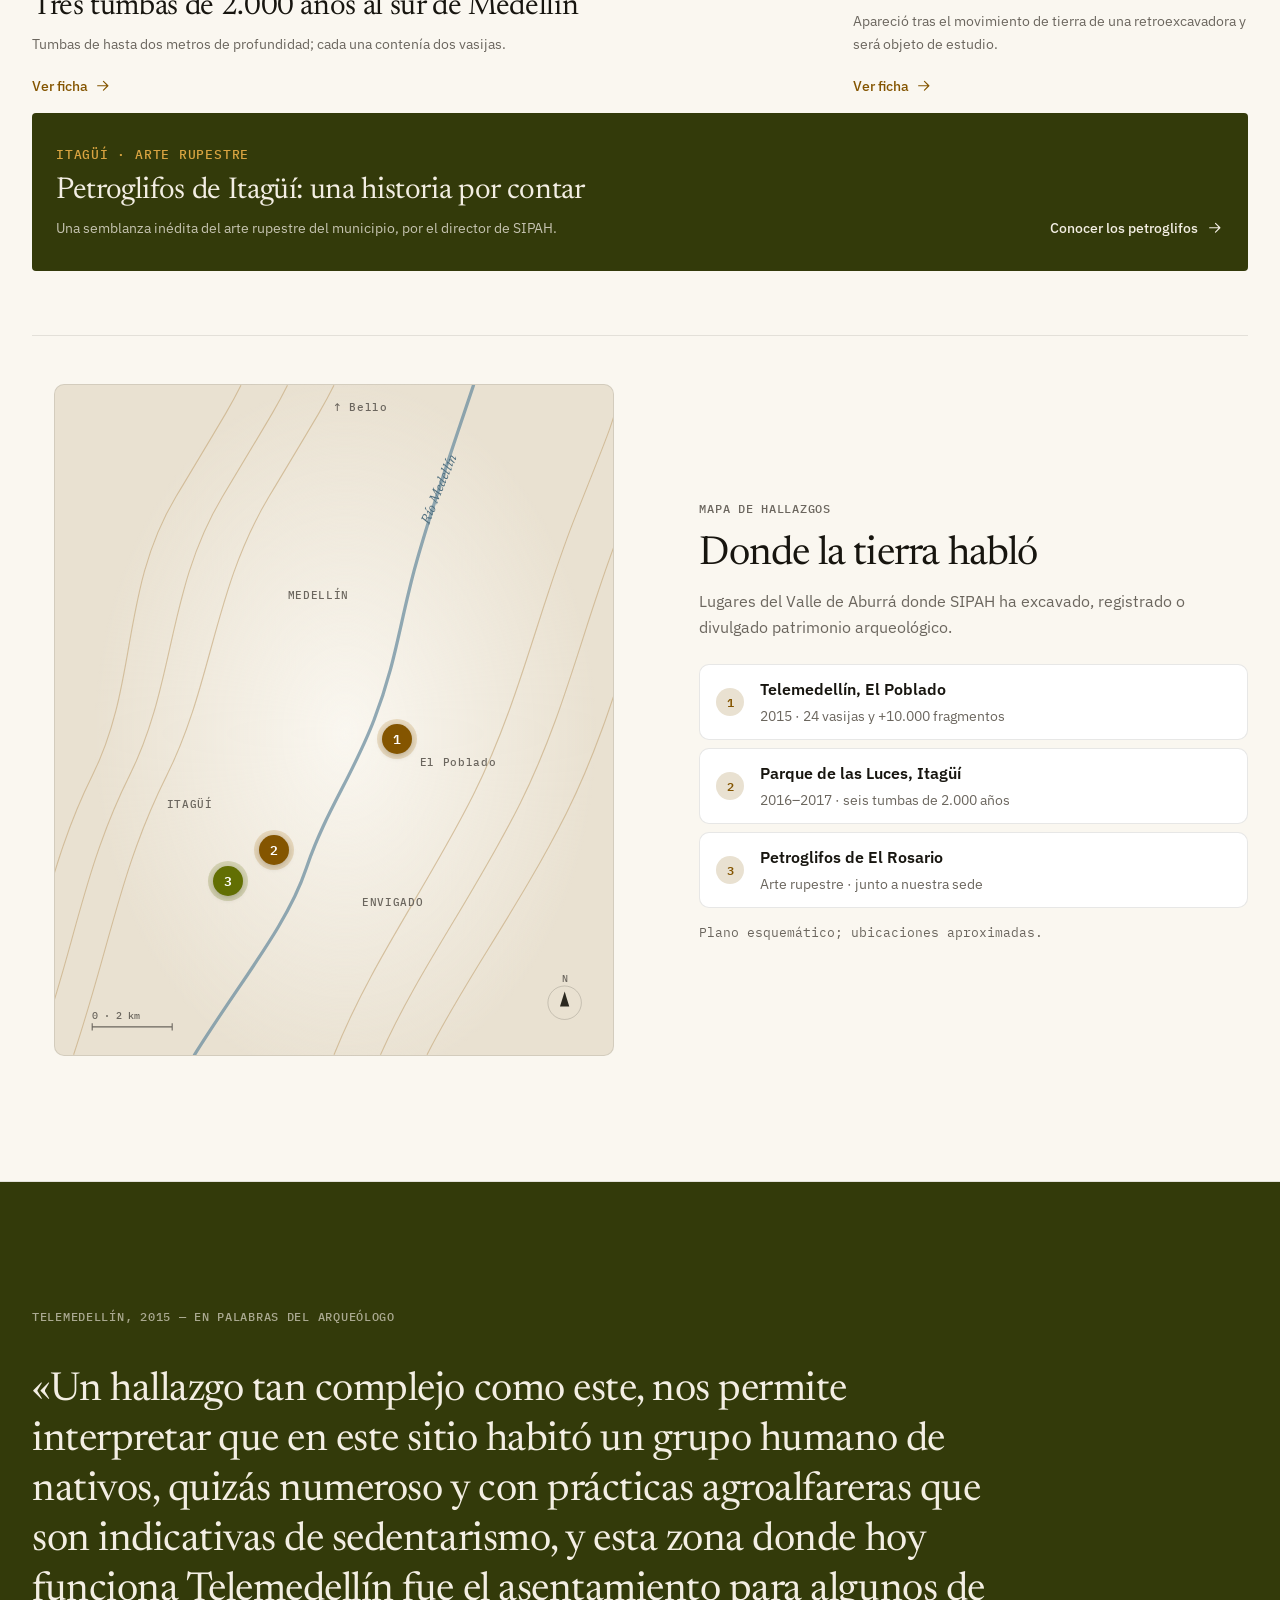
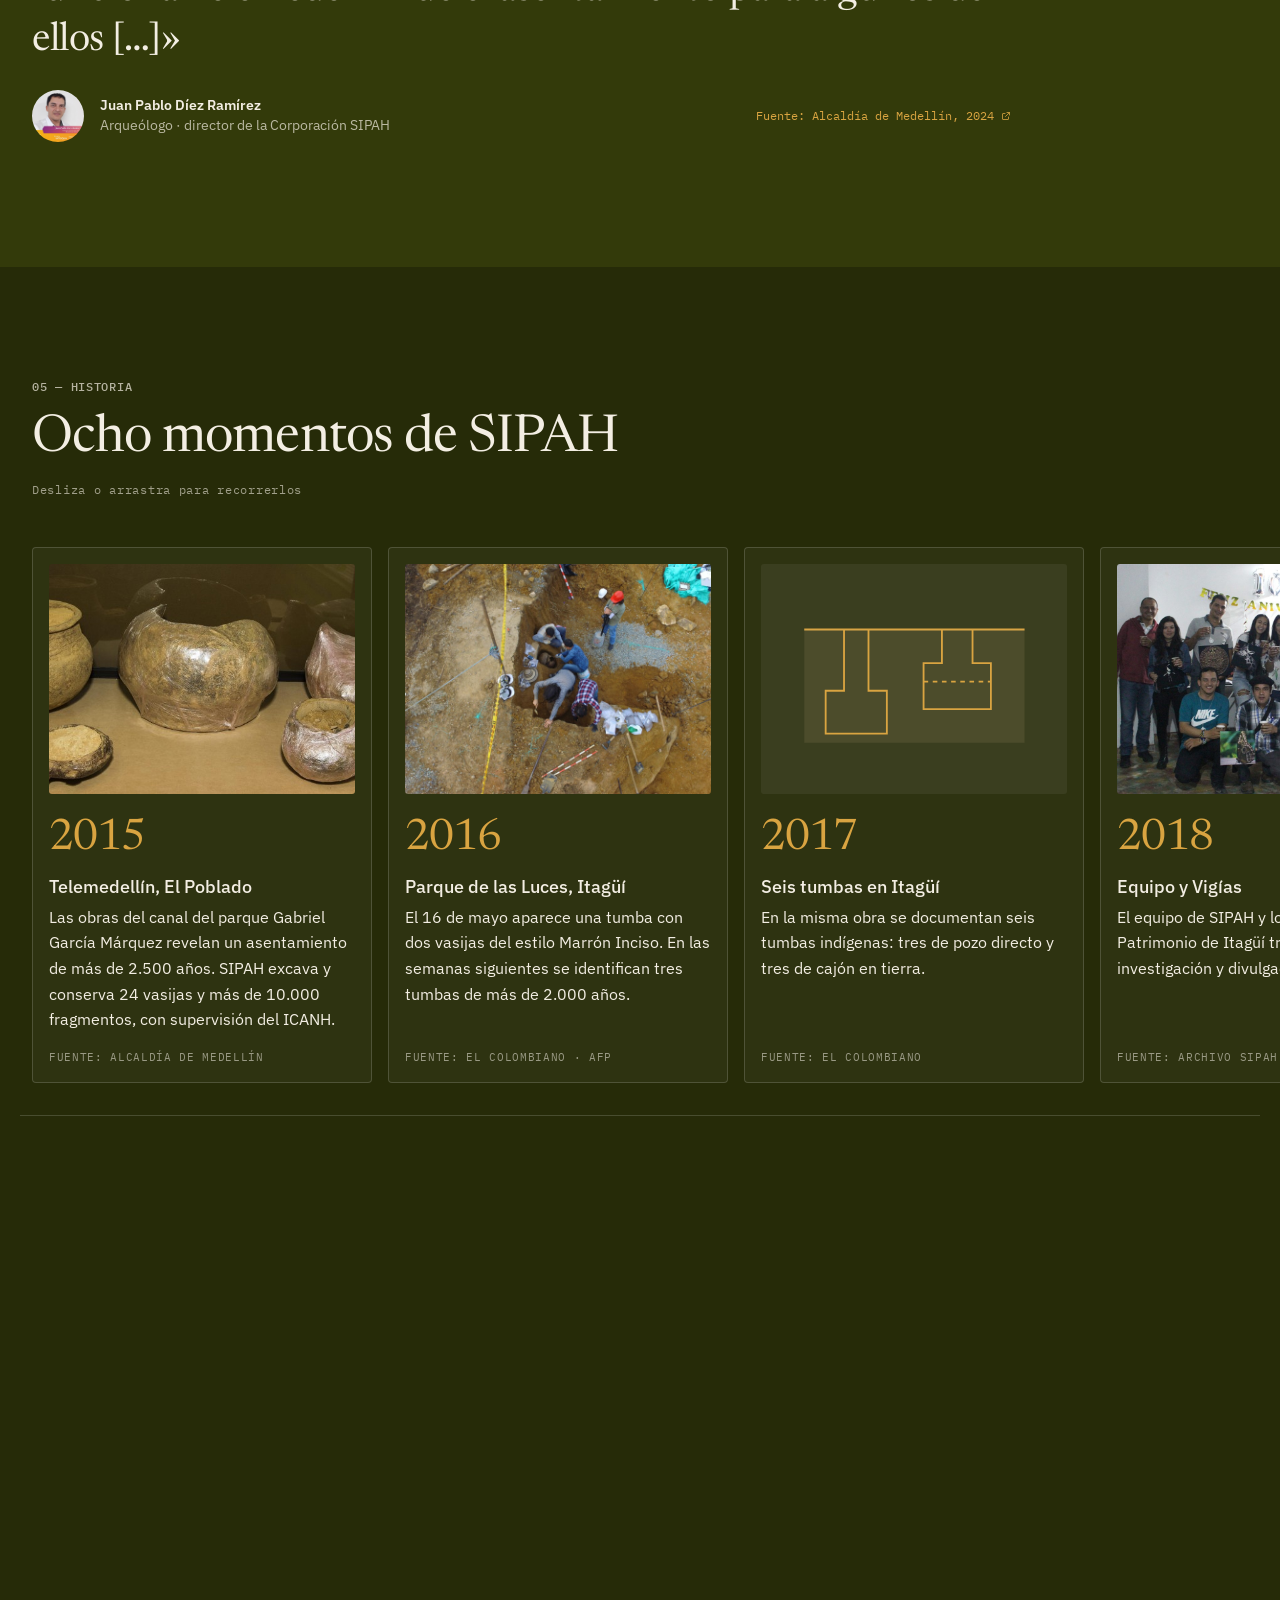
==== commit fbfa7430: "Mejoras visuales de la landing: hero, rótulos, pausas oscuras y modo oscuro - Grano de papel por deb" ====
--- a/index.html
+++ b/index.html
@@ -6,7 +6,7 @@
   <title>SIPAH Corporation · Arqueología e investigación patrimonial en Colombia</title>
   <meta name="description" content="SIPAH Corporation: investigación arqueológica, arqueología preventiva, planes de manejo y gestión patrimonial para obras públicas y privadas en Colombia. Sede en Itagüí, Antioquia.">
   <meta name="theme-color" content="#17150F">
-  <meta name="color-scheme" content="light">
+  <meta name="color-scheme" content="light dark">
   <!-- TODO: reemplazar https://www.sipah.org por el dominio definitivo -->
   <link rel="canonical" href="https://www.sipah.org/">
 
@@ -184,16 +184,24 @@
         <p class="eyebrow eyebrow--light hero-in" style="--i:0">Arqueología · Patrimonio · Territorio</p>
         <h1 class="hero__title" id="hero-title" data-split>Descubrimos la historia que <em>guarda la tierra</em></h1>
         <p class="hero__sub hero-in" style="--i:2">Investigación arqueológica, gestión patrimonial y estudios ambientales para obras públicas y privadas en Colombia. Laboratorio propio en Itagüí.</p>
+        <!-- Credenciales en el primer segundo: datos reales con fuente en la página -->
+        <ul class="hero__proof hero-in" style="--i:3" aria-label="SIPAH en datos">
+          <li><strong>+10.000</strong> fragmentos documentados en Telemedellín</li>
+          <li><strong>2.500</strong> años de historia excavada</li>
+          <li><strong>ICANH</strong> supervisión en cada programa</li>
+        </ul>
         <div class="hero__ctas hero-in" style="--i:3">
           <a class="btn btn--primary" href="#servicios">Nuestros servicios <svg class="icon" aria-hidden="true"><use href="#i-arrow"/></svg></a>
           <a class="btn btn--glass" href="#proyectos">Ver proyectos</a>
         </div>
       </div>
       <!-- Indicador: orienta en qué foto de la secuencia estás -->
-      <div class="hero__frames container hero-in" style="--i:4" aria-hidden="true">
-        <p class="hero__frame-label"><span data-hero-count>01</span><span class="hero__frame-total">/ 05</span><span data-hero-label>Excavación</span></p>
-        <p class="hero__scene" data-hero-scene>Excavamos con método y control estratigráfico.</p>
-        <ol class="hero__bars" data-hero-bars><li><span></span></li><li><span></span></li><li><span></span></li><li><span></span></li><li><span></span></li></ol>
+      <div class="hero__frames container hero-in" style="--i:4">
+        <p class="hero__frame-label" aria-hidden="true"><span data-hero-count>01</span><span class="hero__frame-total">/ 05</span><span data-hero-label>Excavación</span></p>
+        <p class="hero__scene" data-hero-scene aria-hidden="true">Excavamos con método y control estratigráfico.</p>
+        <ol class="hero__bars" data-hero-bars aria-hidden="true"><li><span></span></li><li><span></span></li><li><span></span></li><li><span></span></li><li><span></span></li></ol>
+        <!-- Salida explícita de la secuencia: nadie queda atrapado en 5 tramos de scroll -->
+        <a class="hero__skip" href="#nosotros" data-hero-skip>Saltar intro <svg class="icon" aria-hidden="true"><use href="#i-arrow"/></svg></a>
       </div>
      </div>
     </section>
@@ -237,20 +245,6 @@
         <article class="mv__card">
           <p class="mv__label">Visión</p>
           <p class="mv__text">Ser un referente nacional en arqueología e investigación patrimonial, reconocido por convertir cada estudio en conocimiento público y memoria compartida.</p>
-        </article>
-        <article class="mv__people">
-          <p class="mv__label">Dirección</p>
-          <ul class="people">
-            <li>
-              <img src="img-original/3-1-1024x1024.jpeg" alt="Juan Pablo Díez Ramírez, director de la Corporación SIPAH" width="1024" height="1024" loading="lazy" decoding="async">
-              <span><strong>Juan Pablo Díez Ramírez</strong>Antropólogo y arqueólogo · Director, Corporación SIPAH</span>
-            </li>
-            <li>
-              <img src="img-original/5-1024x1024.jpeg" alt="Lucy Tobón Ospina, directora del Museo Comunitario Graciliano Arcila Vélez" width="1024" height="1024" loading="lazy" decoding="async">
-              <span><strong>Lucy Tobón Ospina</strong>Directora, Museo Comunitario G.A.V.</span>
-            </li>
-          </ul>
-          <a class="mv__more" href="perfiles.html">Ver perfiles profesionales <svg class="icon" aria-hidden="true"><use href="#i-arrow"/></svg></a>
         </article>
       </div>
     </section>
@@ -379,6 +373,55 @@
             </div>
           </a>
         </div>
+
+        <!-- Mapa de hallazgos: plano esquemático del Valle de Aburrá (norte arriba).
+             Posiciones aproximadas, proyectadas desde lat/lon en un lienzo de 600×720.
+             Cada pin abre la misma ficha que la tarjeta y la ficha nace del pin. -->
+        <div class="sites" data-sites data-reveal>
+          <div class="sites__map">
+            <svg class="sites__svg" viewBox="0 0 600 720" aria-hidden="true" focusable="false">
+              <!-- Curvas de nivel de las dos laderas del valle -->
+              <g class="sites__contours">
+                <path d="M20 720C60 600 70 520 120 420S170 220 230 120 290 20 300 0"/>
+                <path d="M-20 720C20 610 30 520 80 420S120 220 180 120 240 20 250 0"/>
+                <path d="M-60 720C-20 620 -10 520 40 420S70 220 130 120 190 20 200 0"/>
+                <path d="M300 720C340 620 400 540 450 440S520 240 560 140 600 40 610 0"/>
+                <path d="M350 720C390 630 450 550 500 450S570 250 610 150 650 50 660 0"/>
+                <path d="M400 720C440 640 500 560 550 460S620 260 660 160"/>
+              </g>
+              <!-- Río Medellín (Aburrá), de sur a norte -->
+              <path class="sites__river" d="M150 720C200 640 250 580 270 520S320 420 343 360 370 260 386 200 430 60 450 0"/>
+              <text class="sites__river-label" x="402" y="150" transform="rotate(-68 402 150)">Río Medellín</text>
+              <g class="sites__towns">
+                <text x="250" y="230">MEDELLÍN</text>
+                <text x="392" y="410">El Poblado</text>
+                <text x="120" y="455">ITAGÜÍ</text>
+                <text x="330" y="560">ENVIGADO</text>
+                <text x="300" y="28">↑ Bello</text>
+              </g>
+              <g class="sites__compass" transform="translate(548 664)">
+                <circle r="18"/><path d="M0 -12L5 4H-5Z"/><text y="-22">N</text>
+              </g>
+              <g class="sites__scale" transform="translate(40 690)">
+                <path d="M0 0H86M0 -4V4M86 -4V4"/><text x="0" y="-9">0 · 2 km</text>
+              </g>
+            </svg>
+            <button class="pin" type="button" style="--x:61.4%; --y:52.8%" data-project-open="telemedellin" data-pin="telemedellin" aria-label="Telemedellín, El Poblado: ver ficha del hallazgo"><span class="pin__n" aria-hidden="true">1</span></button>
+            <button class="pin" type="button" style="--x:39.3%; --y:69.4%" data-project-open="tumbas" data-pin="tumbas" aria-label="Parque de las Luces, Itagüí: ver ficha del hallazgo"><span class="pin__n" aria-hidden="true">2</span></button>
+            <a class="pin pin--alt" href="#petroglifos" style="--x:31%; --y:74%" data-pin="petro" aria-label="Petroglifos de El Rosario: ir a la sección"><span class="pin__n" aria-hidden="true">3</span></a>
+          </div>
+          <div class="sites__info">
+            <p class="eyebrow">Mapa de hallazgos</p>
+            <h3 class="sites__title">Donde la tierra habló</h3>
+            <p class="sites__intro">Lugares del Valle de Aburrá donde SIPAH ha excavado, registrado o divulgado patrimonio arqueológico.</p>
+            <ol class="sites__list">
+              <li><button class="site" type="button" data-project-open="telemedellin" data-site="telemedellin"><span class="site__n">1</span><span><strong>Telemedellín, El Poblado</strong><small>2015 · 24 vasijas y +10.000 fragmentos</small></span></button></li>
+              <li><button class="site" type="button" data-project-open="tumbas" data-site="tumbas"><span class="site__n">2</span><span><strong>Parque de las Luces, Itagüí</strong><small>2016–2017 · seis tumbas de 2.000 años</small></span></button></li>
+              <li><a class="site" href="#petroglifos" data-site="petro"><span class="site__n">3</span><span><strong>Petroglifos de El Rosario</strong><small>Arte rupestre · junto a nuestra sede</small></span></a></li>
+            </ol>
+            <p class="sites__note">Plano esquemático; ubicaciones aproximadas.</p>
+          </div>
+        </div>
       </div>
     </section>
 
@@ -475,8 +518,16 @@
     <!-- ============ PETROGLIFOS ============ -->
     <section class="section petro" id="petroglifos" aria-labelledby="petro-title">
       <div class="container petro__grid">
-        <figure class="petro__media">
-          <img src="img-original/petroglifo.jpeg" alt="Roca con grabados prehispánicos en el parque de los Petroglifos de El Rosario, Itagüí" width="720" height="540" loading="lazy" decoding="async">
+        <!-- Excavación interactiva: una capa de tierra (colores Munsell) cubre la
+             foto; el usuario la raspa con el dedo o el cursor y aparece el grabado.
+             El botón la retira de una vez (teclado y lectores de pantalla). -->
+        <figure class="petro__media" data-dig>
+          <div class="dig">
+            <img src="img-original/petroglifo.jpeg" alt="Roca con grabados prehispánicos en el parque de los Petroglifos de El Rosario, Itagüí" width="720" height="540" loading="lazy" decoding="async">
+            <canvas class="dig__soil" aria-hidden="true" data-dig-canvas></canvas>
+            <p class="dig__hint" aria-hidden="true" data-dig-hint><svg class="icon"><use href="#i-trowel"/></svg>Raspa la tierra para descubrir el grabado</p>
+            <button class="dig__all" type="button" data-dig-all>Descubrir todo</button>
+          </div>
           <figcaption class="fig"><span class="fig__n">Fig. 5</span> Roca grabada · Parque de los Petroglifos, El Rosario, Itagüí · Archivo SIPAH</figcaption>
         </figure>
         <div class="petro__text" data-reveal>
@@ -576,11 +627,341 @@
       </div>
     </section>
 
+    <!-- ============ EQUIPO: PERFILES PROFESIONALES ============
+         Datos reales de https://corporacionsipah.org/perfiles-profesionales/
+         (32 perfiles: nombre, cargo, formación y foto). Las fotos están en /img-equipo
+         (WebP, copiadas del sitio oficial); si alguna falla, se muestran las iniciales. -->
+    <section class="section section--rule team" id="equipo" aria-labelledby="equipo-title" data-team>
+      <div class="container">
+        <header class="section__head" data-reveal>
+          <p class="eyebrow">09 — Equipo</p>
+          <h2 class="h2" id="equipo-title">Perfiles profesionales</h2>
+          <p class="section__intro">32 personas. Antropólogos y arqueólogos —la mayoría egresados de la Universidad de Antioquia—, un ingeniero ambiental, un biólogo, un museógrafo, un maestro en artes plásticas dedicado a la alfarería ancestral y el equipo técnico y operativo que sostiene cada obra.</p>
+          <a class="team__src" href="https://corporacionsipah.org/perfiles-profesionales/" target="_blank" rel="noopener">Fuente: corporacionsipah.org <svg class="icon" aria-hidden="true"><use href="#i-external"/></svg></a>
+        </header>
+
+        <div class="team__lead" data-reveal-group>
+          <article class="leader">
+            <div class="leader__photo" data-initials="JD"><img src="img-equipo/juanpablook.webp" alt="" width="238" height="164" loading="lazy" decoding="async"></div>
+            <p class="leader__role">Director General</p>
+            <h3 class="leader__name">Juan Pablo Díez Ramírez</h3>
+            <p class="leader__degree">Antropólogo / Arqueólogo · Universidad de Antioquia</p>
+            <ul class="leader__extra"><li>Candidato a MSc en Medio Ambiente y Desarrollo, Universidad Nacional de Colombia (sede Medellín)</li><li>Líder en formulación y gestión de proyectos</li></ul>
+          </article>
+          <article class="leader">
+            <div class="leader__photo" data-initials="JT"><img src="img-equipo/poll.webp" alt="" width="238" height="164" loading="lazy" decoding="async"></div>
+            <p class="leader__role">Vicepresidente</p>
+            <h3 class="leader__name">Jhan Poll Tamayo Echeverry</h3>
+            <p class="leader__degree">Ingeniero Ambiental · Universidad de Antioquia</p>
+            <ul class="leader__extra"><li>Coordinador de procesos ambientales</li></ul>
+          </article>
+          <article class="leader">
+            <div class="leader__photo" data-initials="LT"><img src="img-equipo/lucy.webp" alt="" width="238" height="164" loading="lazy" decoding="async"></div>
+            <p class="leader__role">Directora del Museo Comunitario G.A.V.</p>
+            <h3 class="leader__name">Lucy Astrid Tobón Ospina</h3>
+            <p class="leader__degree">Trabajadora Social · Universidad de Antioquia</p>
+            <ul class="leader__extra"><li>Especialización en Nuevas Tipologías Familiares</li><li>Especialización en Patrimonio y Comunidad</li></ul>
+          </article>
+        </div>
+
+        <div class="team__groups" id="team-groups">
+          <section class="team__group" aria-labelledby="g-inv">
+            <h3 class="team__group-title" id="g-inv">Investigación <span>20</span></h3>
+            <ul class="team__grid">
+              <li class="member">
+                <div class="member__photo" data-initials="JE"><img src="img-equipo/juan-esteban.webp" alt="" width="238" height="164" loading="lazy" decoding="async"></div>
+                <div class="member__info">
+                  <p class="member__name">Juan David Espinosa Wolff</p>
+                  <p class="member__role">Investigador</p>
+                  <p class="member__degree">Estudiante de Antropología · Universidad de Antioquia</p>
+                  <ul class="member__extra"><li>Diseño y audiovisuales</li><li>Coordinador de proyectos TIC</li><li>Piloto certificado de RPAS (drones)</li></ul>
+                </div>
+              </li>
+              <li class="member">
+                <div class="member__photo" data-initials="AT"><img src="img-equipo/godoi.webp" alt="" width="238" height="164" loading="lazy" decoding="async"></div>
+                <div class="member__info">
+                  <p class="member__name">Andrés Godoy Toro</p>
+                  <p class="member__role">Investigador</p>
+                  <p class="member__degree">Antropólogo / Arqueólogo · Universidad de Antioquia</p>
+                  <ul class="member__extra"><li>Candidato a MSc en Medio Ambiente y Desarrollo, Universidad Nacional de Colombia</li></ul>
+                </div>
+              </li>
+              <li class="member">
+                <div class="member__photo" data-initials="AF"><img src="img-equipo/adriana.webp" alt="" width="238" height="164" loading="lazy" decoding="async"></div>
+                <div class="member__info">
+                  <p class="member__name">Adriana María Franco Henao</p>
+                  <p class="member__role">Investigadora</p>
+                  <p class="member__degree">Antropóloga / Arqueóloga · Universidad de Antioquia</p>
+                  
+                </div>
+              </li>
+              <li class="member">
+                <div class="member__photo" data-initials="CM"><img src="img-equipo/carlos.webp" alt="" width="238" height="164" loading="lazy" decoding="async"></div>
+                <div class="member__info">
+                  <p class="member__name">Carlos Albeiro Monsalve Marín</p>
+                  <p class="member__role">Investigador</p>
+                  <p class="member__degree">Biólogo · Universidad de Antioquia</p>
+                  
+                </div>
+              </li>
+              <li class="member">
+                <div class="member__photo" data-initials="MB"><img src="img-equipo/monica.webp" alt="" width="238" height="164" loading="lazy" decoding="async"></div>
+                <div class="member__info">
+                  <p class="member__name">Mónica Cecilia Bran Pérez</p>
+                  <p class="member__role">Investigadora</p>
+                  <p class="member__degree">Antropóloga / Arqueóloga · Universidad de Antioquia</p>
+                  
+                </div>
+              </li>
+              <li class="member">
+                <div class="member__photo" data-initials="FC"><img src="img-equipo/fernando.webp" alt="" width="238" height="164" loading="lazy" decoding="async"></div>
+                <div class="member__info">
+                  <p class="member__name">Fernando Bustamante Clavijo</p>
+                  <p class="member__role">Investigador</p>
+                  <p class="member__degree">Antropólogo / Arqueólogo · Universidad de Antioquia</p>
+                  <ul class="member__extra"><li>Candidato a MSc en Antropología, Universidad de Antioquia</li></ul>
+                </div>
+              </li>
+              <li class="member">
+                <div class="member__photo" data-initials="CR"><img src="img-equipo/carolina.webp" alt="" width="238" height="164" loading="lazy" decoding="async"></div>
+                <div class="member__info">
+                  <p class="member__name">Carolina Imbol Rúa</p>
+                  <p class="member__role">Investigadora</p>
+                  <p class="member__degree">Antropóloga / Arqueóloga · Universidad de Antioquia</p>
+                  
+                </div>
+              </li>
+              <li class="member">
+                <div class="member__photo" data-initials="LG"><img src="img-equipo/luis.webp" alt="" width="238" height="164" loading="lazy" decoding="async"></div>
+                <div class="member__info">
+                  <p class="member__name">Luis Alfredo Giraldo Giraldo</p>
+                  <p class="member__role">Investigador</p>
+                  <p class="member__degree">Antropólogo / Arqueólogo · Universidad de Antioquia</p>
+                  
+                </div>
+              </li>
+              <li class="member is-extra">
+                <div class="member__photo" data-initials="YV"><img src="img-equipo/yadira1.webp" alt="" width="238" height="164" loading="lazy" decoding="async"></div>
+                <div class="member__info">
+                  <p class="member__name">Yadira Rosa Vidal Villadiego</p>
+                  <p class="member__role">Investigadora</p>
+                  <p class="member__degree">Antropóloga / Arqueóloga · Universidad de Antioquia</p>
+                  <ul class="member__extra"><li>Especialista en educación y lúdica educativa</li><li>Especialista en derecho internacional humanitario</li></ul>
+                </div>
+              </li>
+              <li class="member is-extra">
+                <div class="member__photo" data-initials="BL"><img src="img-equipo/beatriz.webp" alt="" width="238" height="164" loading="lazy" decoding="async"></div>
+                <div class="member__info">
+                  <p class="member__name">Beatriz Eliana López Ospina</p>
+                  <p class="member__role">Investigadora</p>
+                  <p class="member__degree">Antropóloga / Arqueóloga · Universidad de Antioquia</p>
+                  
+                </div>
+              </li>
+              <li class="member is-extra">
+                <div class="member__photo" data-initials="DC"><img src="img-equipo/diego.webp" alt="" width="238" height="164" loading="lazy" decoding="async"></div>
+                <div class="member__info">
+                  <p class="member__name">Diego Mauricio Castañeda Álvarez</p>
+                  <p class="member__role">Investigador</p>
+                  <p class="member__degree">Antropólogo / Arqueólogo · Universidad de Antioquia</p>
+                  
+                </div>
+              </li>
+              <li class="member is-extra">
+                <div class="member__photo" data-initials="CA"><img src="img-equipo/claudia.webp" alt="" width="238" height="164" loading="lazy" decoding="async"></div>
+                <div class="member__info">
+                  <p class="member__name">Clara Eugenia Arango Campuzano</p>
+                  <p class="member__role">Investigadora</p>
+                  <p class="member__degree">Antropóloga / Arqueóloga · Universidad de Antioquia</p>
+                  
+                </div>
+              </li>
+              <li class="member is-extra">
+                <div class="member__photo" data-initials="VM"><img src="img-equipo/victor.webp" alt="" width="238" height="164" loading="lazy" decoding="async"></div>
+                <div class="member__info">
+                  <p class="member__name">Víctor Antonio Martínez Quiroz</p>
+                  <p class="member__role">Investigador</p>
+                  <p class="member__degree">Antropólogo / Arqueólogo · Universidad de Antioquia</p>
+                  
+                </div>
+              </li>
+              <li class="member is-extra">
+                <div class="member__photo" data-initials="DF"><img src="img-equipo/dalia.webp" alt="" width="238" height="164" loading="lazy" decoding="async"></div>
+                <div class="member__info">
+                  <p class="member__name">Dalia Vargas Flórez</p>
+                  <p class="member__role">Investigadora</p>
+                  <p class="member__degree">Antropóloga / Arqueóloga · Universidad de Antioquia</p>
+                  
+                </div>
+              </li>
+              <li class="member is-extra">
+                <div class="member__photo" data-initials="AG"><img src="img-equipo/gutierrez.webp" alt="" width="238" height="164" loading="lazy" decoding="async"></div>
+                <div class="member__info">
+                  <p class="member__name">Andrés Augusto Gutiérrez Restrepo</p>
+                  <p class="member__role">Investigador</p>
+                  <p class="member__degree">Antropólogo / Arqueólogo · Universidad de Antioquia</p>
+                  
+                </div>
+              </li>
+              <li class="member is-extra">
+                <div class="member__photo" data-initials="MO"><img src="img-equipo/cristinaok.webp" alt="" width="238" height="164" loading="lazy" decoding="async"></div>
+                <div class="member__info">
+                  <p class="member__name">María Cristina Orozco Ríos</p>
+                  <p class="member__role">Investigadora</p>
+                  <p class="member__degree">Antropóloga / Arqueóloga · Universidad de Antioquia</p>
+                  
+                </div>
+              </li>
+              <li class="member is-extra">
+                <div class="member__photo" data-initials="SC"><img src="img-equipo/sucelok.webp" alt="" width="238" height="164" loading="lazy" decoding="async"></div>
+                <div class="member__info">
+                  <p class="member__name">Sucel Correa Carmona</p>
+                  <p class="member__role">Investigadora</p>
+                  <p class="member__degree">Antropóloga / Arqueóloga · Universidad de Antioquia</p>
+                  
+                </div>
+              </li>
+              <li class="member is-extra">
+                <div class="member__photo" data-initials="DQ"><img src="img-equipo/danielaok.webp" alt="" width="238" height="164" loading="lazy" decoding="async"></div>
+                <div class="member__info">
+                  <p class="member__name">Daniela López Quiroz</p>
+                  <p class="member__role">Investigadora</p>
+                  <p class="member__degree">Antropóloga / Arqueóloga · Universidad de Antioquia</p>
+                  
+                </div>
+              </li>
+              <li class="member is-extra">
+                <div class="member__photo" data-initials="JQ"><img src="img-equipo/jhon.webp" alt="" width="238" height="164" loading="lazy" decoding="async"></div>
+                <div class="member__info">
+                  <p class="member__name">Jhon Darío Quiroz Erazo</p>
+                  <p class="member__role">Investigador</p>
+                  <p class="member__degree">Antropólogo · Universidad de Antioquia</p>
+                  <ul class="member__extra"><li>Maestría en Desarrollo Cultural, Universidad Autónoma de Coahuila (México)</li></ul>
+                </div>
+              </li>
+              <li class="member is-extra">
+                <div class="member__photo" data-initials="YM"><img src="img-equipo/yuli.webp" alt="" width="238" height="164" loading="lazy" decoding="async"></div>
+                <div class="member__info">
+                  <p class="member__name">Yuly Andrea Moncada Restrepo</p>
+                  <p class="member__role">Investigadora</p>
+                  <p class="member__degree">Antropóloga / Arqueóloga · Universidad de Antioquia</p>
+                  
+                </div>
+              </li>
+            </ul>
+          </section>
+          <section class="team__group is-extra" aria-labelledby="g-ofi">
+            <h3 class="team__group-title" id="g-ofi">Museografía y oficios <span>2</span></h3>
+            <ul class="team__grid">
+              <li class="member">
+                <div class="member__photo" data-initials="CD"><img src="img-equipo/santis.webp" alt="" width="238" height="164" loading="lazy" decoding="async"></div>
+                <div class="member__info">
+                  <p class="member__name">Carlos Andrés De Santis González</p>
+                  <p class="member__role">Museógrafo</p>
+                  <p class="member__degree">Diseñador Industrial · Universidad Pontificia Bolivariana</p>
+                  
+                </div>
+              </li>
+              <li class="member">
+                <div class="member__photo" data-initials="JP"><img src="img-equipo/jorge.webp" alt="" width="238" height="164" loading="lazy" decoding="async"></div>
+                <div class="member__info">
+                  <p class="member__name">Jorge Hernán Prieto</p>
+                  <p class="member__role">Alfarería ancestral</p>
+                  <p class="member__degree">Maestro en Artes Plásticas</p>
+                  
+                </div>
+              </li>
+            </ul>
+          </section>
+          <section class="team__group is-extra" aria-labelledby="g-tec">
+            <h3 class="team__group-title" id="g-tec">Gestión técnica y administrativa <span>3</span></h3>
+            <ul class="team__grid">
+              <li class="member">
+                <div class="member__photo" data-initials="MZ"><img src="img-equipo/maria-fernanda.webp" alt="" width="238" height="164" loading="lazy" decoding="async"></div>
+                <div class="member__info">
+                  <p class="member__name">María Fernanda Zapata Osorio</p>
+                  <p class="member__role">Profesional SIG</p>
+                  <p class="member__degree">Estudiante de Arquitectura · UPB</p>
+                  
+                </div>
+              </li>
+              <li class="member">
+                <div class="member__photo is-initials" data-initials="EM" aria-hidden="true"></div>
+                <div class="member__info">
+                  <p class="member__name">Eider Andrés Montoya David</p>
+                  <p class="member__role">Prevención de riesgos laborales</p>
+                  <p class="member__degree">Ingeniero en Higiene y Seguridad Ocupacional · Politécnico Colombiano Jaime Isaza Cadavid</p>
+                  
+                </div>
+              </li>
+              <li class="member">
+                <div class="member__photo is-initials" data-initials="JE" aria-hidden="true"></div>
+                <div class="member__info">
+                  <p class="member__name">Jaime Alonso Estrada Ossa</p>
+                  <p class="member__role">Contador</p>
+                  <p class="member__degree">Universidad Cooperativa de Colombia</p>
+                  
+                </div>
+              </li>
+            </ul>
+          </section>
+          <section class="team__group is-extra" aria-labelledby="g-ope">
+            <h3 class="team__group-title" id="g-ope">Apoyo operativo <span>4</span></h3>
+            <ul class="team__grid">
+              <li class="member">
+                <div class="member__photo" data-initials="VL"><img src="img-equipo/valentina.webp" alt="" width="238" height="164" loading="lazy" decoding="async"></div>
+                <div class="member__info">
+                  <p class="member__name">Valentina Díez López</p>
+                  <p class="member__role">Auxiliar operativa</p>
+                  
+                  
+                </div>
+              </li>
+              <li class="member">
+                <div class="member__photo" data-initials="HC"><img src="img-equipo/hamilson.webp" alt="" width="238" height="164" loading="lazy" decoding="async"></div>
+                <div class="member__info">
+                  <p class="member__name">Haminson Rivas Chaverra</p>
+                  <p class="member__role">Auxiliar operativo</p>
+                  
+                  
+                </div>
+              </li>
+              <li class="member">
+                <div class="member__photo" data-initials="RH"><img src="img-equipo/ricardo.webp" alt="" width="238" height="164" loading="lazy" decoding="async"></div>
+                <div class="member__info">
+                  <p class="member__name">Ricardo Muriel Hernández</p>
+                  <p class="member__role">Auxiliar operativo</p>
+                  
+                  
+                </div>
+              </li>
+              <li class="member">
+                <div class="member__photo" data-initials="YH"><img src="img-equipo/jonatan.webp" alt="" width="238" height="164" loading="lazy" decoding="async"></div>
+                <div class="member__info">
+                  <p class="member__name">Yonatan Andrés Herrera Muñoz</p>
+                  <p class="member__role">Auxiliar operativo</p>
+                  
+                  
+                </div>
+              </li>
+            </ul>
+          </section>
+        </div>
+
+        <div class="team__more">
+          <button class="team__toggle" type="button" aria-expanded="false" aria-controls="team-groups" data-team-toggle>
+            <span data-team-label>Ver los 32 perfiles</span>
+            <svg class="icon" aria-hidden="true"><use href="#i-chev-r"/></svg>
+          </button>
+        </div>
+      </div>
+    </section>
+
     <!-- ============ PUBLICACIONES ============ -->
     <section class="section" id="publicaciones" aria-labelledby="pub-title">
       <div class="container">
         <header class="section__head" data-reveal>
-          <p class="eyebrow">09 — Publicaciones</p>
+          <p class="eyebrow">10 — Publicaciones</p>
           <h2 class="h2" id="pub-title">Publicaciones</h2>
           <p class="section__intro">Libros de investigación sobre Arboletes, Amalfi y la vida de Graciliano Arcila Vélez.</p>
         </header>
@@ -618,7 +999,7 @@
       <div class="container">
         <header class="section__head news__head" data-reveal>
           <div>
-            <p class="eyebrow">10 — Prensa</p>
+            <p class="eyebrow">11 — Prensa</p>
             <h2 class="h2" id="noticias-title">En la prensa</h2>
           </div>
           <a class="news__all" href="https://corporacionsipah.org/category/blog/" target="_blank" rel="noopener">Ver todas las noticias <svg class="icon" aria-hidden="true"><use href="#i-external"/></svg></a>
@@ -685,11 +1066,11 @@
     </section>
 
     <!-- ============ GALERÍA (adelanto: la galería completa vive en galeria.html) ============ -->
-    <section class="section section--tint" id="galeria" aria-labelledby="galeria-title">
+    <section class="section section--dark" id="galeria" aria-labelledby="galeria-title">
       <div class="container">
         <header class="section__head gteaser__head" data-reveal>
           <div>
-            <p class="eyebrow">11 — Archivo</p>
+            <p class="eyebrow">12 — Archivo</p>
             <h2 class="h2" id="galeria-title">Archivo fotográfico</h2>
             <p class="section__intro">Excavaciones, petroglifos, el museo y el trabajo con la comunidad de El Rosario.</p>
           </div>
@@ -746,8 +1127,54 @@
     <section class="cta" aria-labelledby="cta-title">
       <div class="container cta__inner" data-reveal>
         <h2 class="cta__title" id="cta-title">¿Tu obra necesita un <em>estudio arqueológico?</em></h2>
-        <p>Si el proyecto requiere licencia ambiental, necesita un Programa de Arqueología Preventiva aprobado por el ICANH. Lo hemos hecho en obras de Medellín e Itagüí; cuéntanos la tuya.</p>
-        <a class="btn btn--light" href="#contacto">Solicitar cotización <svg class="icon" aria-hidden="true"><use href="#i-arrow"/></svg></a>
+        <p>Si el proyecto requiere licencia ambiental, necesita un Programa de Arqueología Preventiva aprobado por el ICANH. Responde tres preguntas y te decimos qué necesita tu obra.</p>
+      </div>
+
+      <!-- Asistente "¿Necesito arqueología preventiva?": tres preguntas, un
+           resultado orientativo y la cotización ya rellenada con las respuestas. -->
+      <div class="container">
+        <form class="quiz" data-quiz aria-labelledby="quiz-title" novalidate>
+          <div class="quiz__head">
+            <p class="quiz__title" id="quiz-title">¿Necesito arqueología preventiva?</p>
+            <p class="quiz__step" aria-live="polite" data-quiz-step>Paso 1 de 3</p>
+          </div>
+          <div class="quiz__bar" aria-hidden="true"><span data-quiz-bar></span></div>
+          <div class="quiz__stage" data-quiz-stage>
+            <fieldset class="quiz__q" data-q="obra">
+              <legend>¿Qué tipo de obra es?</legend>
+              <div class="quiz__opts">
+                <label class="opt"><input type="radio" name="obra" value="Infraestructura (vías, energía, minería, hidrocarburos)"><span>Infraestructura<small>Vías, energía, minería, hidrocarburos</small></span></label>
+                <label class="opt"><input type="radio" name="obra" value="Edificación o urbanismo"><span>Edificación o urbanismo<small>Vivienda, comercio, parcelación</small></span></label>
+                <label class="opt"><input type="radio" name="obra" value="Obra pública municipal"><span>Obra pública municipal<small>Parques, colegios, canales, redes</small></span></label>
+                <label class="opt"><input type="radio" name="obra" value="Otro tipo de proyecto"><span>Otro<small>Cuéntanos en el formulario</small></span></label>
+              </div>
+            </fieldset>
+            <fieldset class="quiz__q" data-q="licencia" hidden>
+              <legend>¿El proyecto requiere licencia ambiental?</legend>
+              <div class="quiz__opts">
+                <label class="opt"><input type="radio" name="licencia" value="si"><span>Sí<small>La otorga la ANLA o la autoridad ambiental regional</small></span></label>
+                <label class="opt"><input type="radio" name="licencia" value="no"><span>No</span></label>
+                <label class="opt"><input type="radio" name="licencia" value="nose"><span>No lo sé todavía</span></label>
+              </div>
+            </fieldset>
+            <fieldset class="quiz__q" data-q="suelo" hidden>
+              <legend>¿La obra va a remover suelo?</legend>
+              <div class="quiz__opts">
+                <label class="opt"><input type="radio" name="suelo" value="si"><span>Sí<small>Excavaciones, cimentaciones, movimiento de tierra</small></span></label>
+                <label class="opt"><input type="radio" name="suelo" value="no"><span>No<small>Solo adecuaciones sobre lo construido</small></span></label>
+              </div>
+            </fieldset>
+            <div class="quiz__result" data-quiz-result hidden tabindex="-1">
+              <p class="quiz__verdict" data-quiz-verdict></p>
+              <p class="quiz__detail" data-quiz-detail></p>
+              <p class="quiz__fine">Orientación general, no concepto jurídico. Lo confirmamos contigo sin costo.</p>
+            </div>
+          </div>
+          <div class="quiz__nav">
+            <button class="quiz__back" type="button" data-quiz-back hidden><svg class="icon" aria-hidden="true"><use href="#i-chev-l"/></svg>Atrás</button>
+            <a class="btn btn--light" href="#contacto" data-quiz-cta>Solicitar cotización <svg class="icon" aria-hidden="true"><use href="#i-arrow"/></svg></a>
+          </div>
+        </form>
       </div>
     </section>
 
@@ -755,7 +1182,7 @@
     <section class="section" id="contacto" aria-labelledby="contacto-title">
       <div class="container contact">
         <div class="contact__info" data-reveal>
-          <p class="eyebrow">12 — Contacto</p>
+          <p class="eyebrow">13 — Contacto</p>
           <h2 class="h2" id="contacto-title">Escríbenos o visítanos en El Rosario</h2>
           <ul class="contact__list">
             <li><svg class="icon" aria-hidden="true"><use href="#i-pin"/></svg><span>Carrera 57 # 46 C 14, El Rosario<br>Itagüí, Antioquia · C.P. 055412</span></li>
@@ -843,10 +1270,10 @@
         <p class="footer__head">Secciones</p>
         <ul>
           <li><a href="#nosotros">Nosotros</a></li>
-          <li><a href="perfiles.html">Perfiles profesionales</a></li>
           <li><a href="#servicios">Servicios</a></li>
           <li><a href="#proyectos">Hallazgos</a></li>
           <li><a href="#museo">Museo</a></li>
+          <li><a href="#equipo">Equipo</a></li>
           <li><a href="#noticias">Prensa</a></li>
           <li><a href="galeria.html">Galería</a></li>
         </ul>
@@ -900,7 +1327,7 @@
     <nav aria-label="Menú móvil">
       <ul class="drawer__links">
         <li><a href="#nosotros">Nosotros</a></li>
-        <li><a href="perfiles.html">Perfiles</a></li>
+        <li><a href="#equipo">Equipo</a></li>
         <li><a href="#servicios">Servicios</a></li>
         <li><a href="#proyectos">Hallazgos</a></li>
         <li><a href="#museo">Museo</a></li>
--- a/styles.css
+++ b/styles.css
@@ -20,7 +20,8 @@
   --sand-2: #E9E1D1;
   --paper: #FAF7F0;
   --accent: #A56C00;            /* dorado SIPAH (decorativo, trazos, íconos grandes) */
-  --accent-ink: #845500;        /* dorado oscurecido: texto y botones, AA sobre arena y con blanco */
+  --accent-ink: #845500;
+  --accent-solid: #845500;      /* el mismo dorado oscuro, pero como fondo con texto blanco (fijo en ambos temas) */        /* dorado oscurecido: texto y botones, AA sobre arena y con blanco */
   --gold-light: #D9A441;        /* dorado claro: acentos sobre fondos oscuros */
   --olive: #626F03;             /* oliva SIPAH */
   --olive-900: #333A0A;         /* secciones oscuras */
@@ -29,6 +30,10 @@
   --ink: #17150F;
   --ink-2: #2B2820;
   --white: #FFFFFF;
+  /* Roles (no colores): permiten el modo oscuro sin invertir las secciones que ya son oscuras */
+  --surface: var(--white);      /* tarjetas, formularios, paneles */
+  --deep: #17150F;              /* fondos oscuros fijos: hero, footer, línea de tiempo */
+  --on-dark: #F3EEE3;           /* texto claro sobre fondos oscuros, en ambos temas */
   /* Munsell (suelos): 10YR 2/2 · 7.5YR 4/4 · 10YR 5/4 · 10YR 7/4 · 2.5Y 8/2 */
   --soil-1: #4A3728;
   --soil-2: #7A5534;
@@ -54,6 +59,10 @@
   --fs-xl: clamp(1.75rem, 1.4rem + 1.4vw, 2.5rem);
   --fs-2xl: clamp(2.25rem, 1.6rem + 2.8vw, 4rem);
   --fs-3xl: clamp(2.75rem, 1.6rem + 5vw, 6rem);
+  /* Rótulos tipo ficha (mono, mayúsculas): un solo sistema para toda la página */
+  --label: 0.75rem;
+  --label-sm: 0.6875rem;
+  --label-track: 0.06em;
 
   /* Easing */
   --ease-out: cubic-bezier(0.23, 1, 0.32, 1);
@@ -144,11 +153,14 @@
   content: "";
   position: fixed;
   inset: 0;
-  z-index: 90;
+  /* Por debajo del nav (40), drawer, lightbox y toasts: el grano es del papel, no de las fotos ampliadas */
+  z-index: 35;
   pointer-events: none;
   opacity: 0.045;
+  transition: opacity var(--dur-ui) ease;
   background-image: url("data:image/svg+xml,%3Csvg xmlns='http://www.w3.org/2000/svg' width='160' height='160'%3E%3Cfilter id='n'%3E%3CfeTurbulence type='fractalNoise' baseFrequency='0.85' numOctaves='3' stitchTiles='stitch'/%3E%3C/filter%3E%3Crect width='100%25' height='100%25' filter='url(%23n)'/%3E%3C/svg%3E");
 }
+html.is-locked body::after { opacity: 0; }
 img, svg { display: block; max-width: 100%; }
 img { height: auto; }
 a { color: inherit; text-decoration-thickness: 1px; text-underline-offset: 3px; }
@@ -196,7 +208,7 @@
   top: 12px; left: 12px;
   z-index: 100;
   padding: 10px 16px;
-  background: var(--ink);
+  background: var(--deep);
   color: var(--white);
   border-radius: var(--radius-sm);
   transform: translateY(-160%);
@@ -225,9 +237,9 @@
 .eyebrow {
   display: block;
   font-family: var(--font-mono);
-  font-size: 0.75rem;
+  font-size: var(--label);
   font-weight: 500;
-  letter-spacing: 0.06em;
+  letter-spacing: var(--label-track);
   text-transform: uppercase;
   color: var(--stone);
   margin-bottom: var(--space-4);
@@ -266,7 +278,7 @@
 .lead { font-size: var(--fs-md); line-height: 1.55; margin-block: var(--space-5) var(--space-4); }
 
 .card {
-  background: var(--white);
+  background: var(--surface);
   border: 1px solid var(--line);
   border-radius: var(--radius);
   box-shadow: var(--shadow-sm);
@@ -320,7 +332,7 @@
 .btn--block { width: 100%; }
 
 @media (hover: hover) and (pointer: fine) {
-  .btn--primary:hover { --btn-bg: var(--accent-ink); }
+  .btn--primary:hover { --btn-bg: var(--accent-solid); }
   .btn--glass:hover { --btn-bg: rgb(255 255 255 / 0.18); }
   .btn--light:hover { --btn-bg: var(--white); }
   .btn:hover .icon { transform: translateX(3px); }
@@ -471,7 +483,7 @@
   height: calc(100vh + (var(--frames) - 1) * var(--frame-scroll));
   height: calc(100svh + (var(--frames) - 1) * var(--frame-scroll));
   color: var(--white);
-  background: var(--ink);
+  background: var(--deep);
 }
 .hero__sticky {
   position: sticky;
@@ -540,7 +552,7 @@
   gap: 8px;
   flex-shrink: 0;
   font-size: var(--fs-xs);
-  letter-spacing: 0.06em;
+  letter-spacing: var(--label-track);
   text-transform: uppercase;
   color: rgb(255 255 255 / 0.75);
   font-variant-numeric: tabular-nums;
@@ -561,10 +573,35 @@
   overflow: hidden;
   text-overflow: ellipsis;
 }
+/* Salir de la secuencia: rótulo mono discreto, con zona táctil de 44px */
+.hero__skip {
+  display: inline-flex;
+  align-items: center;
+  gap: 6px;
+  min-height: 44px;
+  flex-shrink: 0;
+  font-family: var(--font-mono);
+  font-size: var(--label);
+  letter-spacing: var(--label-track);
+  text-transform: uppercase;
+  text-decoration: none;
+  color: rgb(255 255 255 / 0.75);
+  transition: color var(--dur-micro) ease, opacity var(--dur-ui) ease;
+}
+.hero__skip .icon { width: 1em; height: 1em; transform: rotate(90deg); transition: transform var(--dur-micro) var(--ease-out); }
+.hero__skip:active { opacity: 0.6; }
+@media (hover: hover) and (pointer: fine) {
+  .hero__skip:hover { color: var(--white); }
+  .hero__skip:hover .icon { transform: rotate(90deg) translateX(3px); }
+}
 @media (max-width: 767px) {
+  /* Móvil: cada foto pide menos recorrido (5 × 45vh en vez de 5 × 70vh) */
+  .hero { --frame-scroll: 45vh; }
   .hero__frames { flex-wrap: wrap; row-gap: var(--space-2); }
   .hero__scene { order: 3; flex-basis: 100%; white-space: normal; }
-  .hero__bars { max-width: 140px; }
+  /* Fila 1: rótulo + salir · fila 2: frase · fila 3: barras a todo el ancho */
+  .hero__skip { margin-left: auto; }
+  .hero__frames .hero__bars { order: 4; flex-basis: 100%; max-width: none; margin-left: 0; }
 }
 .hero__bars { flex: 1; display: grid; grid-template-columns: repeat(5, 1fr); gap: 6px; max-width: 360px; margin-left: auto; }
 .hero__bars li { height: 2px; background: rgb(255 255 255 / 0.22); border-radius: 2px; overflow: hidden; }
@@ -596,7 +633,7 @@
 .mv__card, .mv__people { padding: var(--space-6); }
 .mv__label {
   font-size: var(--fs-xs);
-  letter-spacing: 0.12em;
+  letter-spacing: var(--label-track);
   text-transform: uppercase;
   color: var(--accent-ink);
   font-weight: 500;
@@ -614,7 +651,7 @@
 .service {
   position: relative;
   padding: var(--space-6) var(--space-5) var(--space-5);
-  background: var(--white);
+  background: var(--surface);
   border: 1px solid var(--line);
   border-radius: var(--radius);
   box-shadow: var(--shadow-sm);
@@ -710,7 +747,7 @@
 .project {
   display: flex;
   flex-direction: column;
-  background: var(--white);
+  background: var(--surface);
   border: 1px solid var(--line);
   border-radius: var(--radius);
   overflow: hidden;
@@ -721,10 +758,10 @@
 .project__media { position: relative; overflow: hidden; aspect-ratio: 16 / 10; background: var(--sand-2); }
 .project__media img { position: absolute; inset: 0; width: 100%; height: 100%; object-fit: cover; transition: transform 600ms var(--ease-out); }
 .project__body { padding: var(--space-5); display: flex; flex-direction: column; gap: var(--space-2); flex: 1; }
-.project__meta { font-size: var(--fs-xs); letter-spacing: 0.08em; text-transform: uppercase; color: var(--accent-ink); font-weight: 500; }
+.project__meta { font-size: var(--fs-xs); letter-spacing: var(--label-track); text-transform: uppercase; color: var(--accent-ink); font-weight: 500; }
 .project h3 { font-family: var(--font-serif); font-size: var(--fs-xl); letter-spacing: -0.015em; }
 .project p:not(.project__meta) { color: var(--stone); font-size: var(--fs-sm); }
-.project--link { background: var(--olive-900); color: var(--sand); border-color: transparent; }
+.project--link { background: var(--olive-900); color: var(--on-dark); border-color: transparent; }
 .project--link .project__body { justify-content: flex-end; padding: var(--space-6) var(--space-5); min-height: 220px; }
 .project--link .project__meta { color: var(--gold-light); }
 .project--link p:not(.project__meta) { color: rgb(244 239 230 / 0.76); }
@@ -740,7 +777,7 @@
 /* 10. LÍNEA DE TIEMPO (scroll horizontal sticky) -------------------------
    Sin JS: carrusel horizontal nativo. Con JS (.is-pinned): sección alta +
    contenedor sticky; main.js traduce el progreso vertical en translateX. */
-.timeline { background: var(--ink); color: var(--sand); position: relative; }
+.timeline { background: var(--deep); color: var(--on-dark); position: relative; }
 .timeline__sticky { padding-block: var(--section-y); overflow: hidden; }
 .timeline__head { margin-bottom: var(--space-7); }
 .timeline__head .h2 em { color: var(--gold-light); }
@@ -773,7 +810,7 @@
 .era h3 { font-size: var(--fs-md); font-weight: 500; margin-block: var(--space-4) var(--space-2); }
 .era p:last-child { font-size: var(--fs-sm); color: rgb(244 239 230 / 0.72); }
 .era--now { background: var(--accent); border-color: transparent; }
-.era--now .era__glyph, .era--now .era__date { stroke: var(--sand); color: var(--sand); }
+.era--now .era__glyph, .era--now .era__date { stroke: var(--on-dark); color: var(--on-dark); }
 .era--now p:last-child { color: rgb(255 255 255 / 0.88); }
 .timeline__progress { margin-top: var(--space-6); display: none; }
 .timeline__progress span {
@@ -816,7 +853,7 @@
 .petro__text p:not(.eyebrow):not(.lead) { color: var(--stone); }
 
 /* 12. CIFRAS ------------------------------------------------------------- */
-.stats { background: var(--olive-900); color: var(--sand); padding-block: var(--space-8); }
+.stats { background: var(--olive-900); color: var(--on-dark); padding-block: var(--space-8); }
 .stats__grid { display: grid; grid-template-columns: repeat(2, 1fr); gap: var(--space-6) var(--space-4); }
 .stat { display: flex; flex-direction: column-reverse; gap: var(--space-2); border-left: 1px solid var(--line-light); padding-left: var(--space-4); }
 /* Odómetro: columnas de 1em de alto; la tira de dígitos se desplaza en Y */
@@ -856,7 +893,7 @@
 .programs { display: grid; gap: var(--space-4); margin-top: var(--space-8); }
 .program {
   position: relative;
-  background: var(--white);
+  background: var(--surface);
   border: 1px solid var(--line);
   border-radius: var(--radius);
   overflow: hidden;
@@ -886,14 +923,14 @@
 .exhibit figcaption { margin-top: var(--space-3); font-size: var(--fs-xs); color: var(--stone); line-height: 1.5; }
 
 /* 14a. VIGÍAS -------------------------------------------------------------- */
-.vigias { background: var(--olive-950); color: var(--sand); }
+.vigias { background: var(--olive-950); color: var(--on-dark); }
 .vigias .h2 em { color: var(--gold-light); }
 .vigias .lead { color: rgb(244 239 230 / 0.85); }
 .vigias__grid { display: grid; gap: var(--space-7); align-items: center; }
 .vigias__badge {
   justify-self: start;
   padding: var(--space-6);
-  background: var(--white);
+  background: var(--surface);
   border-radius: var(--radius);
   box-shadow: var(--shadow-lg);
   transform: rotate(-2deg);
@@ -922,7 +959,7 @@
 .book__cover--img::after { content: ""; position: absolute; inset: 0; background: linear-gradient(0deg, rgb(20 20 18 / 0.85), rgb(20 20 18 / 0) 65%); }
 .book__cover--gold-light { background: var(--accent); }
 .book__cover--olive-900 { background: var(--olive-900); }
-.book__kicker { position: absolute; top: var(--space-5); left: var(--space-5); font-size: var(--fs-xs); letter-spacing: 0.14em; text-transform: uppercase; }
+.book__kicker { font-family: var(--font-mono); position: absolute; top: var(--space-5); left: var(--space-5); font-size: var(--label); letter-spacing: var(--label-track); text-transform: uppercase; }
 .book__title { position: relative; z-index: 1; font-family: var(--font-serif); font-size: var(--fs-xl); line-height: 1.05; letter-spacing: -0.015em; }
 .book__meta { margin-top: var(--space-3); font-size: var(--fs-sm); color: var(--stone); }
 @media (hover: hover) and (pointer: fine) {
@@ -999,7 +1036,7 @@
 .social--museum { display: flex; gap: var(--space-2); margin-top: var(--space-4); }
 .museum__info .social--museum a { border-color: var(--line-strong); color: var(--ink); }
 @media (hover: hover) and (pointer: fine) {
-  .museum__info .social--museum a:hover { background: var(--ink); color: var(--sand); }
+  .museum__info .social--museum a:hover { background: var(--deep); color: var(--on-dark); }
 }
 
 /* 15. GALERÍA + FILTROS -------------------------------------------------- */
@@ -1041,7 +1078,7 @@
   position: absolute;
   top: 4px; bottom: 4px; left: 0;
   width: 100%;            /* main.js lo iguala al scrollWidth */
-  background: var(--ink);
+  background: var(--deep);
   clip-path: inset(0 100% 0 0 round var(--radius-pill));
   transition: clip-path 300ms var(--ease-out);
   pointer-events: none;
@@ -1161,7 +1198,7 @@
 }
 .chapters a span { font-size: var(--fs-xs); font-variant-numeric: tabular-nums; opacity: 0.7; }
 .chapters a:active { transform: scale(0.97); }
-.chapters a.is-active { background: var(--ink); color: var(--white); }
+.chapters a.is-active { background: var(--deep); color: var(--white); }
 @media (hover: hover) and (pointer: fine) {
   .chapters a:not(.is-active):hover { color: var(--ink); background: var(--sand-2); }
 }
@@ -1195,8 +1232,8 @@
 .story__zoom:active { transform: scale(0.985); }
 .story__zoom img { width: 100%; height: auto; display: block; }
 .story--tall .story__zoom { max-width: 420px; margin-inline: auto; }
-.story__meta {
-  font-size: var(--fs-xs); font-weight: 500; letter-spacing: 0.1em; text-transform: uppercase;
+.story__meta { font-family: var(--font-mono);
+  font-size: var(--label); font-weight: 500; letter-spacing: var(--label-track); text-transform: uppercase;
   color: var(--accent-ink); margin-bottom: var(--space-3);
 }
 .story__title {
@@ -1242,7 +1279,7 @@
 .allies__title {
   text-align: center;
   font-size: var(--fs-xs);
-  letter-spacing: 0.12em;
+  letter-spacing: var(--label-track);
   text-transform: uppercase;
   color: var(--stone);
   font-weight: 500;
@@ -1294,7 +1331,7 @@
 }
 .cta__inner { position: relative; display: grid; gap: var(--space-5); justify-items: start; }
 .cta__title { font-family: var(--font-serif); font-size: var(--fs-2xl); letter-spacing: -0.02em; line-height: 1.02; max-width: 16ch; }
-.cta .cta__title em { color: var(--sand); }
+.cta .cta__title em { color: var(--on-dark); }
 .cta p { max-width: 40rem; color: rgb(255 255 255 / 0.88); font-size: var(--fs-md); }
 
 /* 18. CONTACTO + FORMULARIO ------------------------------------------- */
@@ -1337,7 +1374,7 @@
 .field input:focus-visible, .field select:focus-visible, .field textarea:focus-visible {
   outline: none;
   border-color: var(--accent);
-  background-color: var(--white);
+  background-color: var(--surface);
   box-shadow: 0 0 0 3px rgb(165 108 0 / 0.2);
 }
 .field [aria-invalid="true"] { border-color: #B3261E; }
@@ -1357,11 +1394,11 @@
 .btn.is-loading .btn__label { filter: blur(2px); opacity: 0.6; }
 
 /* 19. FOOTER + WHATSAPP -------------------------------------------------- */
-.footer { background: var(--ink); color: rgb(244 239 230 / 0.78); padding-block: var(--space-8) var(--space-5); font-size: var(--fs-sm); }
+.footer { background: var(--deep); color: rgb(244 239 230 / 0.78); padding-block: var(--space-8) var(--space-5); font-size: var(--fs-sm); }
 .footer__grid { display: grid; gap: var(--space-6); grid-template-columns: 1fr; }
 .footer__logo { width: 120px; margin-bottom: var(--space-4); }
 .footer__claim { max-width: 30ch; }
-.footer__head { color: var(--sand); font-weight: 500; margin-bottom: var(--space-3); }
+.footer__head { color: var(--on-dark); font-weight: 500; margin-bottom: var(--space-3); }
 .footer ul { display: grid; gap: var(--space-2); }
 .footer a { text-decoration: none; transition: color var(--dur-micro) ease; }
 .footer p + p { margin-top: var(--space-2); }
@@ -1493,7 +1530,7 @@
   overflow-y: auto;
   overscroll-behavior: contain;
   scrollbar-width: thin;
-  background: var(--white);
+  background: var(--surface);
   border-radius: 16px;
   box-shadow: var(--shadow-lg);
   transform-origin: 0 0;
@@ -1507,7 +1544,7 @@
 .sheet__text { display: grid; gap: var(--space-3); color: var(--ink-2); font-size: var(--fs-md); max-width: 60ch; }
 .sheet__facts { display: grid; grid-template-columns: repeat(auto-fit, minmax(170px, 1fr)); gap: 1px; background: var(--line); border: 1px solid var(--line); border-radius: var(--radius); overflow: hidden; }
 .sheet__facts div { background: var(--paper); padding: var(--space-4); }
-.sheet__facts dt { font-size: var(--fs-xs); letter-spacing: 0.08em; text-transform: uppercase; color: var(--stone); }
+.sheet__facts dt { font-family: var(--font-mono); font-size: var(--label); letter-spacing: var(--label-track); text-transform: uppercase; color: var(--stone); }
 .sheet__facts dd { margin-top: 4px; font-weight: 500; }
 .sheet__actions { display: flex; flex-wrap: wrap; align-items: center; gap: var(--space-3) var(--space-5); }
 .sheet__source { display: inline-flex; align-items: center; gap: 8px; min-height: 44px; font-size: var(--fs-sm); font-weight: 500; color: var(--accent-ink); text-decoration: none; }
@@ -1533,7 +1570,7 @@
 }
 @media (prefers-reduced-transparency: reduce) {
   .sheet__scrim { backdrop-filter: none; -webkit-backdrop-filter: none; background: rgb(20 20 18 / 0.7); }
-  .sheet__close { backdrop-filter: none; -webkit-backdrop-filter: none; background: var(--ink); }
+  .sheet__close { backdrop-filter: none; -webkit-backdrop-filter: none; background: var(--deep); }
 }
 
 /* 21. LIGHTBOX (FLIP) --------------------------------------------------------- */
@@ -1617,7 +1654,7 @@
   gap: 12px;
   align-items: flex-start;
   padding: 14px 16px;
-  background: var(--white);
+  background: var(--surface);
   border: 1px solid var(--line);
   border-radius: var(--radius);
   box-shadow: var(--shadow-md);
@@ -1779,8 +1816,8 @@
   right: var(--gutter);
   display: none;
   font-family: var(--font-mono);
-  font-size: 0.6875rem;
-  letter-spacing: 0.06em;
+  font-size: var(--label-sm);
+  letter-spacing: var(--label-track);
   line-height: 1.6;
   text-align: right;
   text-transform: uppercase;
@@ -1798,7 +1835,7 @@
 .strata__2 { fill: var(--soil-2); }
 .strata__3 { fill: var(--soil-3); }
 .strata__4 { fill: var(--soil-4); }
-.strata--footer { transform: scaleY(-1); background: var(--ink); }
+.strata--footer { transform: scaleY(-1); background: var(--deep); }
 @media (min-width: 768px) { .strata { height: 40px; } }
 
 /* Pies de foto documentales: número de figura en mono + lugar · fecha · crédito */
@@ -1810,8 +1847,8 @@
 }
 .fig__n {
   font-family: var(--font-mono);
-  font-size: 0.6875rem;
-  letter-spacing: 0.05em;
+  font-size: var(--label-sm);
+  letter-spacing: var(--label-track);
   text-transform: uppercase;
   color: var(--accent-ink);
   margin-right: 6px;
@@ -1819,9 +1856,9 @@
 
 /* Nosotros: misión/visión sin tarjetas, con filete superior */
 .mv__card, .mv__people { padding: var(--space-5) 0 0; border-top: 1px solid var(--line-strong); background: none; box-shadow: none; border-radius: 0; }
-.mv__label { font-family: var(--font-mono); font-weight: 500; letter-spacing: 0.06em; color: var(--stone); }
+.mv__label { font-family: var(--font-mono); font-weight: 500; letter-spacing: var(--label-track); color: var(--stone); }
 .mv__text { font-family: var(--font-serif); font-size: clamp(1.125rem, 1rem + 0.5vw, 1.375rem); line-height: 1.4; letter-spacing: -0.005em; }
-.tags li { font-family: var(--font-mono); font-size: 0.75rem; border-radius: 4px; padding: 4px 10px; }
+.tags li { font-family: var(--font-mono); font-size: var(--label); border-radius: 4px; padding: 4px 10px; }
 .about__media img { border-radius: 4px; box-shadow: none; }
 
 /* Servicios: dibujo técnico + lista editorial numerada */
@@ -1841,14 +1878,14 @@
   padding-block: var(--space-4);
   border-bottom: 1px solid var(--line);
 }
-.svc__n { grid-row: span 2; font-family: var(--font-mono); font-size: 0.75rem; color: var(--accent-ink); padding-top: 0.35em; }
+.svc__n { grid-row: span 2; font-family: var(--font-mono); font-size: var(--label); color: var(--accent-ink); padding-top: 0.35em; }
 .svc__list h3 { font-family: var(--font-serif); font-size: 1.25rem; line-height: 1.25; letter-spacing: -0.005em; }
 .svc__list p { font-size: var(--fs-sm); color: var(--stone); margin-top: 2px; }
 .svc__photos { display: grid; gap: var(--space-5); margin-top: var(--space-8); }
 .svc__photos img { width: 100%; height: 100%; max-height: 420px; object-fit: cover; border-radius: 4px; }
 .svc__photos figure:first-child img { object-position: 50% 30%; }
 .others { border-top: 0; padding-top: 0; }
-.others__title { font-family: var(--font-mono); font-size: 0.75rem; letter-spacing: 0.06em; text-transform: uppercase; color: var(--stone); font-weight: 500; }
+.others__title { font-family: var(--font-mono); font-size: var(--label); letter-spacing: var(--label-track); text-transform: uppercase; color: var(--stone); font-weight: 500; }
 .others__list { display: block; font-family: var(--font-serif); font-size: var(--fs-lg); line-height: 1.5; color: var(--ink-2); }
 @media (min-width: 1024px) {
   .svc { grid-template-columns: 15rem 1fr; gap: var(--space-8); }
@@ -1861,7 +1898,7 @@
 .project { background: none; border: 0; border-radius: 0; box-shadow: none; overflow: visible; }
 .project__media { border-radius: 4px; }
 .project__body { padding: var(--space-4) 0 0; }
-.project__meta { font-family: var(--font-mono); font-weight: 500; letter-spacing: 0.05em; color: var(--stone); }
+.project__meta { font-family: var(--font-mono); font-weight: 500; letter-spacing: var(--label-track); color: var(--stone); }
 .project h3 { font-family: var(--font-serif); font-size: clamp(1.375rem, 1.1rem + 1vw, 1.875rem); line-height: 1.15; letter-spacing: -0.012em; }
 .project__cap {
   position: absolute;
@@ -1871,8 +1908,8 @@
   background: rgb(23 21 15 / 0.72);
   color: var(--white);
   font-family: var(--font-mono);
-  font-size: 0.625rem;
-  letter-spacing: 0.05em;
+  font-size: var(--label-sm);
+  letter-spacing: var(--label-track);
   text-transform: uppercase;
 }
 .project--link { background: var(--olive-900); border-radius: 4px; }
@@ -1898,12 +1935,12 @@
 .voice__by img { width: 52px; height: 52px; border-radius: 50%; object-fit: cover; object-position: 55% 25%; }
 .voice__by p { display: grid; font-size: var(--fs-sm); color: var(--stone); line-height: 1.4; }
 .voice__by strong { color: var(--ink); font-weight: 600; }
-.voice__src { margin-left: auto; display: inline-flex; align-items: center; gap: 6px; min-height: 44px; font-family: var(--font-mono); font-size: 0.75rem; color: var(--accent-ink); text-decoration: none; }
+.voice__src { margin-left: auto; display: inline-flex; align-items: center; gap: 6px; min-height: 44px; font-family: var(--font-mono); font-size: var(--label); color: var(--accent-ink); text-decoration: none; }
 .voice__src .icon { width: 1em; height: 1em; }
 
 /* Línea de tiempo: hitos reales con foto, fecha y fuente */
 .timeline { background: var(--olive-950); }
-.timeline__hint { margin-top: var(--space-3); font-family: var(--font-mono); font-size: 0.75rem; letter-spacing: 0.05em; color: rgb(243 238 227 / 0.6); }
+.timeline__hint { margin-top: var(--space-3); font-family: var(--font-mono); font-size: var(--label); letter-spacing: var(--label-track); color: rgb(243 238 227 / 0.6); }
 .era { padding: var(--space-4); border-radius: 4px; background: rgb(255 255 255 / 0.04); display: flex; flex-direction: column; }
 .era__media { aspect-ratio: 4 / 3; overflow: hidden; border-radius: 3px; margin-bottom: var(--space-5); background: rgb(255 255 255 / 0.06); }
 .era__media img { width: 100%; height: 100%; object-fit: cover; pointer-events: none; }
@@ -1912,14 +1949,14 @@
 .era__media--draw .era__soil { fill: rgb(201 174 132 / 0.12); stroke: none; }
 .era__date { font-family: var(--font-serif); font-size: clamp(2rem, 1.6rem + 1.4vw, 2.75rem); line-height: 1; letter-spacing: -0.02em; color: var(--gold-light); font-variant-numeric: lining-nums; }
 .era h3 { font-family: var(--font-sans); }
-.era__src { margin-top: auto; padding-top: var(--space-4); font-family: var(--font-mono); font-size: 0.6875rem !important; letter-spacing: 0.04em; text-transform: uppercase; color: rgb(243 238 227 / 0.55) !important; }
-.era--now { background: var(--accent-ink); }
-.era--now .era__date { color: var(--sand); }
+.era__src { margin-top: auto; padding-top: var(--space-4); font-family: var(--font-mono); font-size: var(--label-sm) !important; letter-spacing: var(--label-track); text-transform: uppercase; color: rgb(243 238 227 / 0.55) !important; }
+.era--now { background: var(--accent-solid); }
+.era--now .era__date { color: var(--on-dark); }
 .era--now .era__src { color: rgb(255 255 255 / 0.75) !important; }
 
 /* Cifras con fuente */
 .stats { background: var(--olive-900); }
-.stat__src { font-family: var(--font-mono); font-size: 0.6875rem; letter-spacing: 0.04em; text-transform: uppercase; color: rgb(243 238 227 / 0.55); order: -1; }
+.stat__src { font-family: var(--font-mono); font-size: var(--label-sm); letter-spacing: var(--label-track); text-transform: uppercase; color: rgb(243 238 227 / 0.55); order: -1; }
 .stat { flex-direction: column-reverse; }
 
 /* Museo: programas como fotos con texto, sin cajas ni íconos */
@@ -1935,14 +1972,14 @@
 .vigias__badge { transform: none; border-radius: 4px; box-shadow: none; }
 
 /* Publicaciones / prensa: etiquetas tipo ficha */
-.news-card__tag { font-family: var(--font-mono); font-size: 0.6875rem; letter-spacing: 0.03em; border-radius: 3px; }
+.news-card__tag { font-family: var(--font-mono); font-size: var(--label-sm); letter-spacing: var(--label-track); border-radius: 3px; }
 .book__cover { border-radius: 2px 4px 4px 2px; }
-.book__cover--ochre { background: var(--accent-ink); }
+.book__cover--ochre { background: var(--accent-solid); }
 .book__cover--forest { background: var(--olive-900); }
 
 /* Aliados: fila quieta */
 .allies { padding-block: var(--space-8); border-top: 1px solid var(--line); }
-.allies__title { font-family: var(--font-mono); text-align: left; letter-spacing: 0.06em; margin-bottom: var(--space-5); }
+.allies__title { font-family: var(--font-mono); text-align: left; letter-spacing: var(--label-track); margin-bottom: var(--space-5); }
 .allies__grid { display: flex; flex-wrap: wrap; align-items: center; gap: var(--space-6) clamp(2rem, 5vw, 4rem); }
 .allies__grid img { height: 36px; width: auto; filter: grayscale(1); opacity: 0.75; mix-blend-mode: multiply; transition: filter var(--dur-ui) ease, opacity var(--dur-ui) ease; }
 .allies__grid .wordmark { font-size: 1.5rem; }
@@ -1951,9 +1988,9 @@
 }
 
 /* CTA y contacto */
-.cta { background: var(--accent-ink); }
+.cta { background: var(--accent-solid); }
 .cta__title { font-family: var(--font-serif); font-optical-sizing: auto; font-weight: 400; letter-spacing: -0.018em; }
-.btn--primary { --btn-bg: var(--accent-ink); }
+.btn--primary { --btn-bg: var(--accent-solid); }
 @media (hover: hover) and (pointer: fine) {
   .btn--primary:hover { --btn-bg: #6E4700; }
 }
@@ -1963,94 +2000,104 @@
 .form__title { font-family: var(--font-serif); }
 
 /* Footer institucional */
-.footer__legal { color: var(--sand); font-family: var(--font-serif); font-size: 1.0625rem; line-height: 1.35; max-width: 30ch; }
+.footer__legal { color: var(--on-dark); font-family: var(--font-serif); font-size: 1.0625rem; line-height: 1.35; max-width: 30ch; }
 .footer__meta { margin-top: var(--space-2); font-size: var(--fs-xs); color: rgb(243 238 227 / 0.62); }
 .footer__meta a { text-decoration: underline; text-decoration-color: rgb(243 238 227 / 0.3); }
-.footer__head { font-family: var(--font-mono); font-size: 0.75rem; letter-spacing: 0.06em; text-transform: uppercase; color: rgb(243 238 227 / 0.62); font-weight: 500; }
+.footer__head { font-family: var(--font-mono); font-size: var(--label); letter-spacing: var(--label-track); text-transform: uppercase; color: rgb(243 238 227 / 0.62); font-weight: 500; }
 .footer__head--sub { margin-top: var(--space-5); }
 .footer__logo { border-radius: 3px; }
 @media (min-width: 768px) { .footer__grid { grid-template-columns: 1fr 1fr; } }
 @media (min-width: 1100px) { .footer__grid { grid-template-columns: 1.5fr 1fr 1fr 1.2fr 1fr; } }
 
 /* ==========================================================================
-   27. PERFILES PROFESIONALES (perfiles.html)
-   Misma voz visual del inicio: rótulos de ficha, filetes en vez de tarjetas,
-   y cada dato del perfil con su fuente visible.
+   27. EQUIPO — perfiles profesionales integrados en el inicio
+   Jerarquía por tamaño (Apple: hierarchy from size + weight): la dirección con
+   retrato grande; el resto en una grilla compacta agrupada por área.
    ========================================================================== */
-.phero { padding: calc(var(--nav-h) + var(--space-7)) 0 var(--space-8); }
-.phero__grid { display: grid; gap: var(--space-6); align-items: end; margin-top: var(--space-6); }
-.phero__title {
+.team__src { display: inline-flex; align-items: center; gap: 6px; min-height: 44px; margin-top: var(--space-2); font-family: var(--font-mono); font-size: var(--label); color: var(--accent-ink); text-decoration: none; }
+.team__src .icon { width: 1em; height: 1em; }
+
+/* Foto con respaldo de iniciales: el ::before queda detrás de la imagen y se ve
+   si la foto no carga (o si el perfil no tiene foto propia). */
+.leader__photo, .member__photo {
+  position: relative;
+  overflow: hidden;
+  background: var(--sand-2);
+  display: grid;
+  place-items: center;
+}
+.leader__photo::before, .member__photo::before {
+  content: attr(data-initials);
+  position: absolute;
+  inset: 0;
+  display: grid;
+  place-items: center;
   font-family: var(--font-serif);
-  font-optical-sizing: auto;
-  font-weight: 400;
-  font-size: clamp(2.5rem, 1.6rem + 4vw, 5rem);
-  line-height: 1;
-  letter-spacing: -0.025em;
-}
-.phero__lead { margin-top: var(--space-5); max-width: 52ch; font-size: var(--fs-md); color: var(--ink-2); }
-.phero__media img { width: 100%; border-radius: 4px; aspect-ratio: 3 / 2; object-fit: cover; }
-@media (min-width: 1024px) { .phero__grid { grid-template-columns: 1fr 1.1fr; gap: var(--space-8); } }
-
-/* Perfiles de dirección */
-.profiles { display: grid; gap: var(--space-8); }
-.profile { display: grid; gap: var(--space-5); padding-top: var(--space-5); border-top: 1px solid var(--line-strong); }
-.profile__photo { width: 140px; aspect-ratio: 1; border-radius: 4px; overflow: hidden; background: var(--sand-2); }
-/* Las fotos son recortes de afiches: se encuadra el rostro */
-.profile__photo img { width: 100%; height: 100%; object-fit: cover; object-position: 52% 22%; transform: scale(1.9); transform-origin: 52% 22%; }
-.profile__role { font-family: var(--font-mono); font-size: 0.75rem; letter-spacing: 0.06em; text-transform: uppercase; color: var(--accent-ink); }
-.profile__name { margin-top: var(--space-2); font-family: var(--font-serif); font-size: clamp(1.75rem, 1.3rem + 1.6vw, 2.5rem); line-height: 1.05; letter-spacing: -0.018em; }
-.profile__title { margin-top: var(--space-1); color: var(--stone); }
-.profile__facts { margin-top: var(--space-5); border-top: 1px solid var(--line); }
-.profile__facts li { display: grid; gap: var(--space-1); padding-block: var(--space-4); border-bottom: 1px solid var(--line); }
-.profile__facts p { font-size: var(--fs-base); line-height: 1.55; max-width: 62ch; }
-.profile__src {
-  justify-self: start;
-  display: inline-flex; align-items: center; gap: 6px;
-  font-family: var(--font-mono); font-size: 0.6875rem; letter-spacing: 0.04em; text-transform: uppercase;
-  color: var(--stone); text-decoration: none;
-}
-a.profile__src { color: var(--accent-ink); min-height: 32px; }
-.profile__src .icon { width: 1em; height: 1em; }
+  color: var(--stone);
+  letter-spacing: 0.02em;
+}
+.leader__photo img, .member__photo img { position: relative; width: 100%; height: 100%; object-fit: cover; object-position: 50% 20%; }
+.leader__photo.is-missing img { display: none; }
+.member__photo.is-missing img { display: none; }
+
+/* Dirección */
+.team__lead { display: grid; gap: var(--space-6); margin-bottom: var(--space-8); }
+.leader { display: grid; grid-template-columns: 96px 1fr; column-gap: var(--space-4); align-items: start; padding-top: var(--space-5); border-top: 1px solid var(--line-strong); }
+.leader__photo { grid-row: span 4; width: 96px; aspect-ratio: 1; border-radius: 4px; }
+.leader__photo::before { font-size: 1.75rem; }
+.leader__role { font-family: var(--font-mono); font-size: var(--label-sm); letter-spacing: var(--label-track); text-transform: uppercase; color: var(--accent-ink); }
+.leader__name { margin-top: 4px; font-family: var(--font-serif); font-size: clamp(1.375rem, 1.1rem + 1vw, 1.75rem); line-height: 1.1; letter-spacing: -0.012em; }
+.leader__degree { margin-top: 4px; font-size: var(--fs-sm); color: var(--ink-2); }
+.leader__extra { margin-top: var(--space-2); display: grid; gap: 2px; font-size: var(--fs-xs); color: var(--stone); line-height: 1.45; }
+.leader__extra li::before { content: "— "; color: var(--accent); }
 @media (min-width: 768px) {
-  .profile { grid-template-columns: 180px 1fr; gap: var(--space-7); }
-  .profile__photo { width: 100%; }
-}
-@media (min-width: 1200px) { .profiles { grid-template-columns: 1fr 1fr; gap: var(--space-7); } .profile { grid-template-columns: 150px 1fr; } }
-
-/* Áreas profesionales: tabla editorial numerada */
-.areas { border-top: 1px solid var(--line-strong); }
-.areas li { display: grid; grid-template-columns: 2.5rem 1fr; gap: var(--space-1) var(--space-4); padding-block: var(--space-5); border-bottom: 1px solid var(--line); }
-.areas__n { grid-row: span 2; font-family: var(--font-mono); font-size: 0.75rem; color: var(--accent-ink); padding-top: 0.5em; }
-.areas h3 { font-family: var(--font-serif); font-size: clamp(1.375rem, 1.1rem + 1vw, 1.875rem); line-height: 1.15; letter-spacing: -0.012em; }
-.areas p { color: var(--stone); }
-@media (min-width: 1024px) {
-  .areas li { grid-template-columns: 3rem minmax(0, 22rem) 1fr; align-items: baseline; }
-  .areas__n { grid-row: auto; }
-}
-
-/* Vigías en formación */
-.pvig { background: var(--olive-950); color: var(--sand); }
-.pvig__grid { display: grid; gap: var(--space-7); align-items: center; }
-.pvig__lead { margin-top: var(--space-4); color: rgb(243 238 227 / 0.85); font-size: var(--fs-md); max-width: 46ch; }
-.pvig__chips { display: flex; flex-wrap: wrap; gap: 8px; margin-top: var(--space-5); }
-.pvig__chips li { font-family: var(--font-mono); font-size: 0.75rem; padding: 5px 10px; border: 1px solid var(--line-light); border-radius: 3px; }
-.pvig__link { display: inline-flex; align-items: center; gap: 8px; min-height: 44px; margin-top: var(--space-5); color: var(--gold-light); font-weight: 500; text-decoration: none; }
-.pvig__link .icon { transition: transform var(--dur-micro) var(--ease-out); }
-.pvig__media img { width: 100%; border-radius: 4px; }
-.pvig .fig { color: rgb(243 238 227 / 0.65); }
-.pvig .fig__n { color: var(--gold-light); }
-@media (hover: hover) and (pointer: fine) { .pvig__link:hover .icon { transform: translateX(3px); } }
-@media (min-width: 1024px) { .pvig__grid { grid-template-columns: 1fr 1.2fr; gap: var(--space-8); } }
-
-/* Vincúlate */
-.join { display: grid; gap: var(--space-5); }
-.join__actions { display: flex; flex-wrap: wrap; gap: 12px; align-items: center; }
-.btn--ghost { --btn-bg: transparent; --btn-fg: var(--ink); border-color: var(--line-strong); }
-@media (hover: hover) and (pointer: fine) { .btn--ghost:hover { --btn-bg: var(--sand-2); } }
-@media (min-width: 1024px) { .join { grid-template-columns: 1fr auto; align-items: end; gap: var(--space-8); } }
-.mv__more { display: inline-flex; align-items: center; gap: 8px; min-height: 44px; margin-top: var(--space-3); font-size: var(--fs-sm); font-weight: 500; color: var(--accent-ink); text-decoration: none; }
-.mv__more .icon { transition: transform var(--dur-micro) var(--ease-out); }
-@media (hover: hover) and (pointer: fine) { .mv__more:hover .icon { transform: translateX(3px); } }
+  .team__lead { grid-template-columns: repeat(3, 1fr); gap: var(--space-6); }
+  .leader { grid-template-columns: 1fr; }
+  /* Las fotos originales son pequeñas: se muestran a un tamaño en que se ven nítidas */
+  .leader__photo { grid-row: auto; width: min(100%, 200px); aspect-ratio: 1; margin-bottom: var(--space-4); }
+  .leader__photo::before { font-size: 2.5rem; }
+}
+
+/* Grupos y miembros */
+.team__groups { display: grid; gap: var(--space-7); }
+.team__group-title {
+  display: flex; align-items: baseline; gap: 10px;
+  padding-bottom: var(--space-3);
+  margin-bottom: var(--space-2);
+  border-bottom: 1px solid var(--line-strong);
+  font-family: var(--font-mono); font-size: var(--label); font-weight: 500; letter-spacing: var(--label-track); text-transform: uppercase; color: var(--stone);
+}
+.team__group-title span { color: var(--accent-ink); }
+.team__grid { display: grid; grid-template-columns: 1fr; }
+.member { display: grid; grid-template-columns: 56px 1fr; gap: var(--space-3); align-items: start; padding-block: var(--space-4); border-bottom: 1px solid var(--line); }
+.member__photo { width: 56px; aspect-ratio: 1; border-radius: 50%; }
+.member__photo::before { font-size: 1.125rem; }
+.member__name { font-weight: 600; font-size: 0.9375rem; line-height: 1.3; }
+.member__role { margin-top: 2px; font-family: var(--font-mono); font-size: var(--label-sm); letter-spacing: var(--label-track); text-transform: uppercase; color: var(--accent-ink); }
+.member__degree { margin-top: 4px; font-size: var(--fs-xs); color: var(--stone); line-height: 1.45; }
+.member__extra { margin-top: 4px; display: grid; gap: 1px; font-size: 0.75rem; color: var(--stone); line-height: 1.4; }
+.member__extra li::before { content: "— "; color: var(--accent); }
+@media (min-width: 640px) { .team__grid { grid-template-columns: 1fr 1fr; column-gap: var(--space-6); } }
+@media (min-width: 1024px) { .team__grid { grid-template-columns: repeat(3, 1fr); } }
+@media (min-width: 1280px) { .team__grid { grid-template-columns: repeat(4, 1fr); } }
+
+/* Colapsado: se ven la dirección y los primeros 8 investigadores */
+.team:not(.is-open) .is-extra { display: none; }
+.team__more { display: flex; justify-content: center; margin-top: var(--space-6); }
+.team__toggle {
+  display: inline-flex; align-items: center; gap: 10px;
+  min-height: 48px; padding: 0 22px;
+  border: 1px solid var(--line-strong); border-radius: var(--radius-pill);
+  font-size: var(--fs-sm); font-weight: 500;
+  transition: transform var(--dur-press) var(--ease-out), background-color var(--dur-micro) ease;
+}
+.team__toggle:active { transform: scale(0.97); }
+.team__toggle .icon { width: 1em; height: 1em; transform: rotate(90deg); transition: transform var(--dur-ui) var(--ease-out); }
+.team.is-open .team__toggle .icon { transform: rotate(-90deg); }
+@media (hover: hover) and (pointer: fine) { .team__toggle:hover { background: var(--sand-2); } }
+
+/* Nosotros sin el bloque de dirección: misión y visión en dos columnas */
+@media (min-width: 1024px) { .mv { grid-template-columns: 1fr 1fr; } }
 
 /* ==========================================================================
    28. MÓVIL — que se sienta instalada, no "una web en el navegador"
@@ -2092,14 +2139,12 @@
   }
   .footer p { line-height: 1.4; }
   .project__open,
-  a.profile__src,
   .ghero__back,
   .mv__more,
   .news__all,
   .voice__src,
   .contact__route,
   .sheet__source,
-  .pvig__link,
   .story__link,
   .chapters a,
   .filter {
@@ -2136,3 +2181,353 @@
   .story__title a { padding-block: 8px; }
   .footer__bottom > a { display: inline-flex; align-items: center; min-height: 44px; }
 }
+
+/* ==========================================================================
+   26. MEJORAS · credenciales del hero, mapa de hallazgos, excavación
+       interactiva de petroglifos y asistente ICANH
+   ========================================================================== */
+
+/* 26a. Credenciales del hero: tres datos con fuente, en mono como ficha de campo */
+.hero__proof {
+  display: flex;
+  flex-wrap: wrap;
+  gap: var(--space-2) var(--space-5);
+  margin-top: var(--space-5);
+  font-size: var(--fs-xs);
+  letter-spacing: 0.02em;
+  color: rgb(255 255 255 / 0.78);
+}
+.hero__proof li { display: flex; align-items: baseline; gap: 6px; }
+.hero__proof li + li { padding-left: var(--space-5); border-left: 1px solid var(--line-light); }
+.hero__proof strong { font-family: var(--font-mono); font-weight: 500; font-size: var(--fs-sm); color: var(--gold-light); letter-spacing: 0; }
+@media (max-width: 767px) {
+  .hero__proof { flex-direction: column; gap: 4px; }
+  .hero__proof li + li { padding-left: 0; border-left: 0; }
+}
+
+/* 26b. Mapa de hallazgos ----------------------------------------------- */
+.sites {
+  display: grid;
+  gap: var(--space-6);
+  margin-top: var(--space-8);
+  padding-top: var(--space-7);
+  border-top: 1px solid var(--line);
+  align-items: center;
+}
+.sites__map {
+  position: relative;
+  aspect-ratio: 600 / 720;
+  max-height: 78svh;
+  margin-inline: auto;
+  width: 100%;
+  max-width: 560px;
+  border-radius: var(--radius);
+  background:
+    radial-gradient(ellipse 60% 70% at 52% 52%, var(--paper), transparent 75%),
+    var(--sand-2);
+  border: 1px solid var(--line);
+  overflow: hidden;
+}
+.sites__svg { position: absolute; inset: 0; width: 100%; height: 100%; }
+.sites__contours path { fill: none; stroke: var(--soil-4); stroke-width: 1.2; opacity: 0.7; }
+.sites__river { fill: none; stroke: #6E8FA0; stroke-width: 3.5; stroke-linecap: round; opacity: 0.75; }
+.sites__river-label { font: italic 15px var(--font-serif); fill: #4F6E7E; }
+.sites__towns text { font: 500 12px var(--font-mono); letter-spacing: var(--label-track); fill: var(--stone); }
+.sites__compass circle { fill: none; stroke: var(--line-strong); }
+.sites__compass path { fill: var(--ink-2); }
+.sites__compass text, .sites__scale text { font: 500 11px var(--font-mono); fill: var(--stone); text-anchor: middle; }
+.sites__scale text { text-anchor: start; }
+.sites__scale path { fill: none; stroke: var(--stone); stroke-width: 1.2; }
+
+/* Pin: el área táctil es de 44px aunque el disco visible mida 30px */
+.pin {
+  position: absolute;
+  left: var(--x);
+  top: var(--y);
+  width: 44px;
+  height: 44px;
+  margin: -22px 0 0 -22px;
+  display: grid;
+  place-items: center;
+  border-radius: 50%;
+  -webkit-tap-highlight-color: transparent;
+  text-decoration: none;
+}
+.pin__n {
+  display: grid;
+  place-items: center;
+  width: 30px;
+  height: 30px;
+  border-radius: 50%;
+  background: var(--accent-solid);
+  color: var(--white);
+  font: 600 13px var(--font-mono);
+  box-shadow: 0 0 0 5px rgb(165 108 0 / 0.18), 0 2px 6px rgb(20 20 18 / 0.25);
+  transition: transform var(--dur-micro) var(--ease-out), box-shadow var(--dur-ui) var(--ease-out);
+}
+.pin--alt .pin__n { background: var(--olive); box-shadow: 0 0 0 5px rgb(98 111 3 / 0.2), 0 2px 6px rgb(20 20 18 / 0.25); }
+.pin:active .pin__n { transform: scale(0.92); transition-duration: 100ms; }
+.pin.is-hot .pin__n { transform: scale(1.18); box-shadow: 0 0 0 9px rgb(165 108 0 / 0.22), 0 4px 12px rgb(20 20 18 / 0.3); }
+.pin--alt.is-hot .pin__n { box-shadow: 0 0 0 9px rgb(98 111 3 / 0.24), 0 4px 12px rgb(20 20 18 / 0.3); }
+.pin:focus-visible { outline: none; }
+.pin:focus-visible .pin__n { outline: 2px solid var(--ink); outline-offset: 3px; }
+
+.sites__title { font-family: var(--font-serif); font-size: var(--fs-xl); line-height: 1.08; letter-spacing: -0.02em; margin-top: var(--space-2); }
+.sites__intro { color: var(--stone); margin-top: var(--space-3); max-width: 34rem; }
+.sites__list { display: grid; gap: var(--space-2); margin-top: var(--space-5); }
+.site {
+  display: flex;
+  align-items: center;
+  gap: var(--space-4);
+  width: 100%;
+  min-height: 64px;
+  padding: var(--space-3) var(--space-4);
+  border-radius: var(--radius);
+  border: 1px solid var(--line);
+  background: var(--surface);
+  color: var(--ink);
+  text-align: left;
+  text-decoration: none;
+  transition: transform var(--dur-press) var(--ease-out), border-color var(--dur-ui) ease, background-color var(--dur-ui) ease;
+}
+.site:active { transform: scale(0.98); }
+.site strong { display: block; font-weight: 600; }
+.site small { display: block; color: var(--stone); font-size: var(--fs-sm); margin-top: 2px; }
+.site__n { flex: none; display: grid; place-items: center; width: 28px; height: 28px; border-radius: 50%; background: var(--sand-2); font: 600 12px var(--font-mono); color: var(--accent-ink); transition: background-color var(--dur-ui) ease, color var(--dur-ui) ease; }
+.site.is-hot { border-color: var(--accent); }
+.site.is-hot .site__n { background: var(--accent-solid); color: var(--white); }
+.sites__note { margin-top: var(--space-4); font: 400 var(--fs-xs) var(--font-mono); color: var(--stone); }
+@media (min-width: 900px) {
+  .sites { grid-template-columns: 1.1fr 1fr; gap: var(--space-8); }
+}
+
+/* 26c. Excavación interactiva (petroglifos) ---------------------------- */
+.dig { position: relative; }
+.dig img { display: block; }
+.dig__soil {
+  position: absolute;
+  inset: -1px; /* cubre el redondeo subpíxel del borde de la foto */
+  width: calc(100% + 2px);
+  height: calc(100% + 2px);
+  touch-action: none; /* el dedo raspa en vez de desplazar; se libera al terminar */
+  cursor: crosshair;
+  transition: opacity 700ms var(--ease-out);
+}
+.dig__hint {
+  position: absolute;
+  left: 50%;
+  bottom: var(--space-4);
+  translate: -50% 0;
+  display: inline-flex;
+  align-items: center;
+  gap: 8px;
+  padding: 8px 14px;
+  border-radius: var(--radius-pill);
+  background: rgb(23 21 15 / 0.62);
+  backdrop-filter: blur(12px) saturate(160%);
+  -webkit-backdrop-filter: blur(12px) saturate(160%);
+  color: var(--white);
+  font-size: var(--fs-sm);
+  white-space: nowrap;
+  pointer-events: none;
+  transition: opacity var(--dur-ui) ease, translate var(--dur-ui) var(--ease-out);
+}
+.dig__hint .icon { width: 18px; height: 18px; color: var(--gold-light); }
+.dig.is-digging .dig__hint { opacity: 0; translate: -50% 6px; }
+.dig__all {
+  position: absolute;
+  top: var(--space-3);
+  right: var(--space-3);
+  min-height: 36px;
+  padding: 0 14px;
+  border-radius: var(--radius-pill);
+  background: rgb(250 247 240 / 0.85);
+  backdrop-filter: blur(12px);
+  -webkit-backdrop-filter: blur(12px);
+  color: var(--ink);
+  font-size: var(--fs-xs);
+  font-weight: 500;
+  transition: transform var(--dur-press) var(--ease-out), opacity var(--dur-ui) ease;
+}
+.dig__all:active { transform: scale(0.96); }
+.dig.is-done .dig__soil { opacity: 0; pointer-events: none; }
+.dig.is-done .dig__hint,
+.dig.is-done .dig__all { opacity: 0; pointer-events: none; }
+.dig:not(.is-ready) .dig__soil,
+.dig:not(.is-ready) .dig__hint,
+.dig:not(.is-ready) .dig__all { display: none; } /* sin JS o sin canvas: la foto se ve tal cual */
+@media (pointer: coarse) { .dig__all { min-height: 44px; } }
+@media (prefers-reduced-transparency: reduce) {
+  .dig__hint { background: var(--deep); backdrop-filter: none; }
+  .dig__all { background: var(--paper); backdrop-filter: none; }
+}
+
+/* 26d. Asistente ICANH (dentro del CTA dorado) ------------------------- */
+.quiz {
+  position: relative;
+  margin-top: var(--space-7);
+  padding: var(--space-5);
+  border-radius: 16px;
+  background: rgb(23 21 15 / 0.16);
+  border: 1px solid rgb(255 255 255 / 0.22);
+  max-width: 760px;
+}
+.quiz__head { display: flex; justify-content: space-between; align-items: baseline; gap: var(--space-4); flex-wrap: wrap; }
+.quiz__title { font-weight: 600; font-size: var(--fs-md); }
+.cta .quiz__step { font: 500 var(--fs-xs) var(--font-mono); color: rgb(255 255 255 / 0.8); font-variant-numeric: tabular-nums; }
+.quiz__bar { height: 2px; margin-top: var(--space-3); background: rgb(255 255 255 / 0.2); border-radius: 2px; overflow: hidden; }
+.quiz__bar span { display: block; height: 100%; background: var(--sand); transform-origin: left; transform: scaleX(0.333); transition: transform 400ms var(--ease-out); }
+.quiz__stage { margin-top: var(--space-5); min-height: 12rem; }
+.quiz__q { border: 0; padding: 0; margin: 0; }
+.quiz__q legend { font-family: var(--font-serif); font-size: var(--fs-lg); line-height: 1.2; letter-spacing: -0.01em; margin-bottom: var(--space-4); }
+.quiz__opts { display: grid; gap: var(--space-2); }
+@media (min-width: 640px) { .quiz__opts { grid-template-columns: 1fr 1fr; } }
+.opt { position: relative; display: block; cursor: pointer; -webkit-tap-highlight-color: transparent; }
+.opt input { position: absolute; opacity: 0; inset: 0; margin: 0; cursor: pointer; }
+.opt > span {
+  display: block;
+  min-height: 56px;
+  padding: 12px 16px;
+  border-radius: var(--radius);
+  border: 1px solid rgb(255 255 255 / 0.32);
+  background: rgb(255 255 255 / 0.08);
+  font-weight: 500;
+  transition: transform var(--dur-press) var(--ease-out), background-color var(--dur-micro) ease, color var(--dur-micro) ease, border-color var(--dur-micro) ease;
+}
+.opt small { display: block; margin-top: 2px; font-weight: 400; font-size: var(--fs-xs); color: rgb(255 255 255 / 0.78); transition: color var(--dur-micro) ease; }
+.opt:active > span { transform: scale(0.98); }
+.opt input:checked + span { background: var(--sand); border-color: var(--sand); color: var(--ink); }
+.opt input:checked + span small { color: var(--stone); }
+.opt input:focus-visible + span { outline: 2px solid var(--white); outline-offset: 2px; }
+.quiz__result:focus { outline: none; }
+.cta .quiz__verdict { color: var(--white); font-family: var(--font-serif); font-size: var(--fs-xl); line-height: 1.08; letter-spacing: -0.02em; max-width: 22ch; }
+.cta .quiz__detail { margin-top: var(--space-3); max-width: 40rem; }
+.cta .quiz__fine { margin-top: var(--space-4); font-size: var(--fs-xs); color: rgb(255 255 255 / 0.72); }
+.quiz__nav { display: flex; justify-content: space-between; align-items: center; gap: var(--space-4); margin-top: var(--space-5); flex-wrap: wrap; }
+.quiz__nav .btn { margin-left: auto; }
+.quiz__back { display: inline-flex; align-items: center; gap: 4px; min-height: 44px; padding: 0 8px 0 2px; color: var(--white); font-weight: 500; border-radius: var(--radius-sm); }
+.quiz__back .icon { width: 18px; height: 18px; }
+.quiz__back[hidden] { display: none; }
+@media (hover: hover) and (pointer: fine) {
+  .opt:hover > span { background: rgb(255 255 255 / 0.16); border-color: rgb(255 255 255 / 0.5); }
+  .opt:hover input:checked + span { background: var(--sand); }
+  .site:hover { border-color: var(--line-strong); background: var(--paper); }
+  .dig__all:hover { background: var(--paper); }
+  .quiz__back:hover { background: rgb(255 255 255 / 0.1); }
+}
+
+@media (prefers-reduced-motion: reduce) {
+  .pin__n, .site, .opt > span, .quiz__bar span, .dig__hint { transition-duration: 0ms; }
+  .pin.is-hot .pin__n { transform: none; }
+  .dig__soil { transition: opacity 200ms ease; }
+}
+
+/* ==========================================================================
+   27. PULIDO VISUAL
+   27a. Pausas oscuras · 27b. Profundidad de proyectos · 27c. Hero (overlay,
+   fundido, pantallas anchas) · 27d. Modo oscuro
+   ========================================================================== */
+
+/* 27a. Pausas oscuras: rompen los tramos largos de secciones claras ----- */
+.section--dark { background: var(--deep); color: var(--on-dark); border-block: 0; }
+.section--dark .eyebrow { color: rgb(243 238 227 / 0.62); }
+.section--dark .section__intro { color: rgb(243 238 227 / 0.72); }
+.section--dark .h2 em { color: var(--gold-light); }
+
+/* La cita del director, en oliva: la voz de SIPAH antes de su línea de tiempo */
+.voice { background: var(--olive-900); color: var(--on-dark); border-block: 0; }
+.voice .eyebrow { color: rgb(243 238 227 / 0.62); }
+.voice__by p { color: rgb(243 238 227 / 0.7); }
+.voice__by strong { color: var(--on-dark); }
+.voice__src { color: var(--gold-light); }
+
+/* 27b. Profundidad: solo lo que se puede abrir se eleva al pasar ---------- */
+.project .project__media { transition: transform var(--dur-ui) var(--ease-out), box-shadow var(--dur-ui) ease; }
+.project:active .project__media { transform: scale(0.99); }
+@media (hover: hover) and (pointer: fine) {
+  .project:hover .project__media { transform: translateY(-4px); box-shadow: var(--shadow-lg); }
+  .project--link { transition: transform var(--dur-ui) var(--ease-out), box-shadow var(--dur-ui) ease; }
+  .project--link:hover { transform: translateY(-4px); box-shadow: var(--shadow-lg); }
+  .project--link:hover .project__media { transform: none; box-shadow: none; }
+}
+
+/* 27c. Hero ---------------------------------------------------------------- */
+/* Overlay más ligero (las fotos de campo son el activo de la marca) y un halo
+   suave solo detrás del bloque de texto para mantener el contraste del título. */
+.hero__overlay {
+  background:
+    radial-gradient(ellipse 75% 65% at 12% 88%, rgb(20 20 18 / 0.42), rgb(20 20 18 / 0) 70%),
+    linear-gradient(180deg, rgb(20 20 18 / 0.5) 0%, rgb(20 20 18 / 0) 26%),
+    linear-gradient(0deg, rgb(20 20 18 / 0.78) 0%, rgb(20 20 18 / 0.45) 45%, rgb(20 20 18 / 0.1) 85%);
+}
+.hero__sub, .hero__proof { text-shadow: 0 1px 12px rgb(0 0 0 / 0.45); }
+
+/* Cambio de foto como un "rack focus": la saliente se desenfoca y oscurece
+   mientras se va; la entrante se enfoca. En reduced-motion queda solo el fundido. */
+@media (prefers-reduced-motion: no-preference) {
+  .hero__img {
+    filter: blur(10px) brightness(0.8);
+    transition: opacity 700ms ease, filter 900ms var(--ease-out);
+  }
+  .hero__img.is-active { filter: none; }
+}
+
+/* Pantallas anchas: la ficha de coordenadas baja y ocupa el vacío junto al título */
+@media (min-width: 1440px) {
+  .hero__title { max-width: 14ch; }
+  .hero__coords {
+    top: auto;
+    bottom: calc(clamp(2rem, 6vh, 4.5rem) + 84px);
+    padding-left: var(--space-4);
+    border-left: 1px solid var(--line-light);
+    text-align: left;
+    font-size: var(--label);
+  }
+}
+
+/* 27d. MODO OSCURO --------------------------------------------------------
+   Solo cambian los roles claros (arena, papel, superficie, tinta). Las
+   secciones que ya son oscuras usan --deep / --on-dark y no se invierten. */
+@media (prefers-color-scheme: dark) {
+  :root {
+    color-scheme: dark;
+    --sand: #191911;
+    --sand-2: #24231A;
+    --paper: #1E1D15;
+    --surface: #23221A;
+    --ink: #EEE8DA;
+    --ink-2: #D8D0BE;
+    --stone: #A9A294;
+    --accent-ink: #D9A441;      /* texto dorado: el claro, AA sobre fondo oscuro */
+    --deep: #0F0F0A;
+    --line: rgb(255 255 255 / 0.09);
+    --line-strong: rgb(255 255 255 / 0.16);
+    --shadow-md: 0 1px 2px rgb(0 0 0 / 0.4);
+    --shadow-lg: 0 2px 4px rgb(0 0 0 / 0.2), 0 12px 24px rgb(0 0 0 / 0.3), 0 32px 64px rgb(0 0 0 / 0.45);
+  }
+  /* Botón por defecto: tinta clara con texto oscuro (se invierte con el tema) */
+  .btn { --btn-fg: var(--deep); }
+  .btn--primary, .btn--glass { --btn-fg: var(--white); }
+  @media (hover: hover) and (pointer: fine) {
+    .btn--primary:hover { --btn-bg: #6E4700; }
+  }
+
+  /* Vidrio del nav, drawer y barras flotantes: material oscuro */
+  .nav::before { background: rgb(25 25 17 / 0.55); box-shadow: inset 0 1px 0 rgb(255 255 255 / 0.06); }
+  .nav__glass { background: rgb(25 25 17 / 0.72); }
+  .nav::after { background: linear-gradient(rgb(0 0 0 / 0.3), rgb(0 0 0 / 0)); }
+  .nav.is-compact .nav__brand img { filter: brightness(0) invert(0.92); }
+  .drawer { background: rgb(30 29 21 / 0.9); }
+  .chapters-wrap { background: rgb(25 25 17 / 0.78); }
+  .dig__all { background: rgb(30 29 21 / 0.85); }
+  .chapters a.is-active { background: var(--accent-solid); }
+
+  /* Logos en escala de grises: multiply desaparece sobre oscuro → invertir + screen */
+  .allies__grid img, .marquee__group img, .museum__logo { filter: grayscale(1) invert(1); mix-blend-mode: screen; }
+
+  /* La galería oscura se separa del fondo con un tono más profundo */
+  .section--dark { background: #0B0B07; }
+}
+@media (prefers-color-scheme: dark) and (prefers-reduced-transparency: reduce) {
+  .nav::before, .nav__glass { background: var(--sand); }
+}
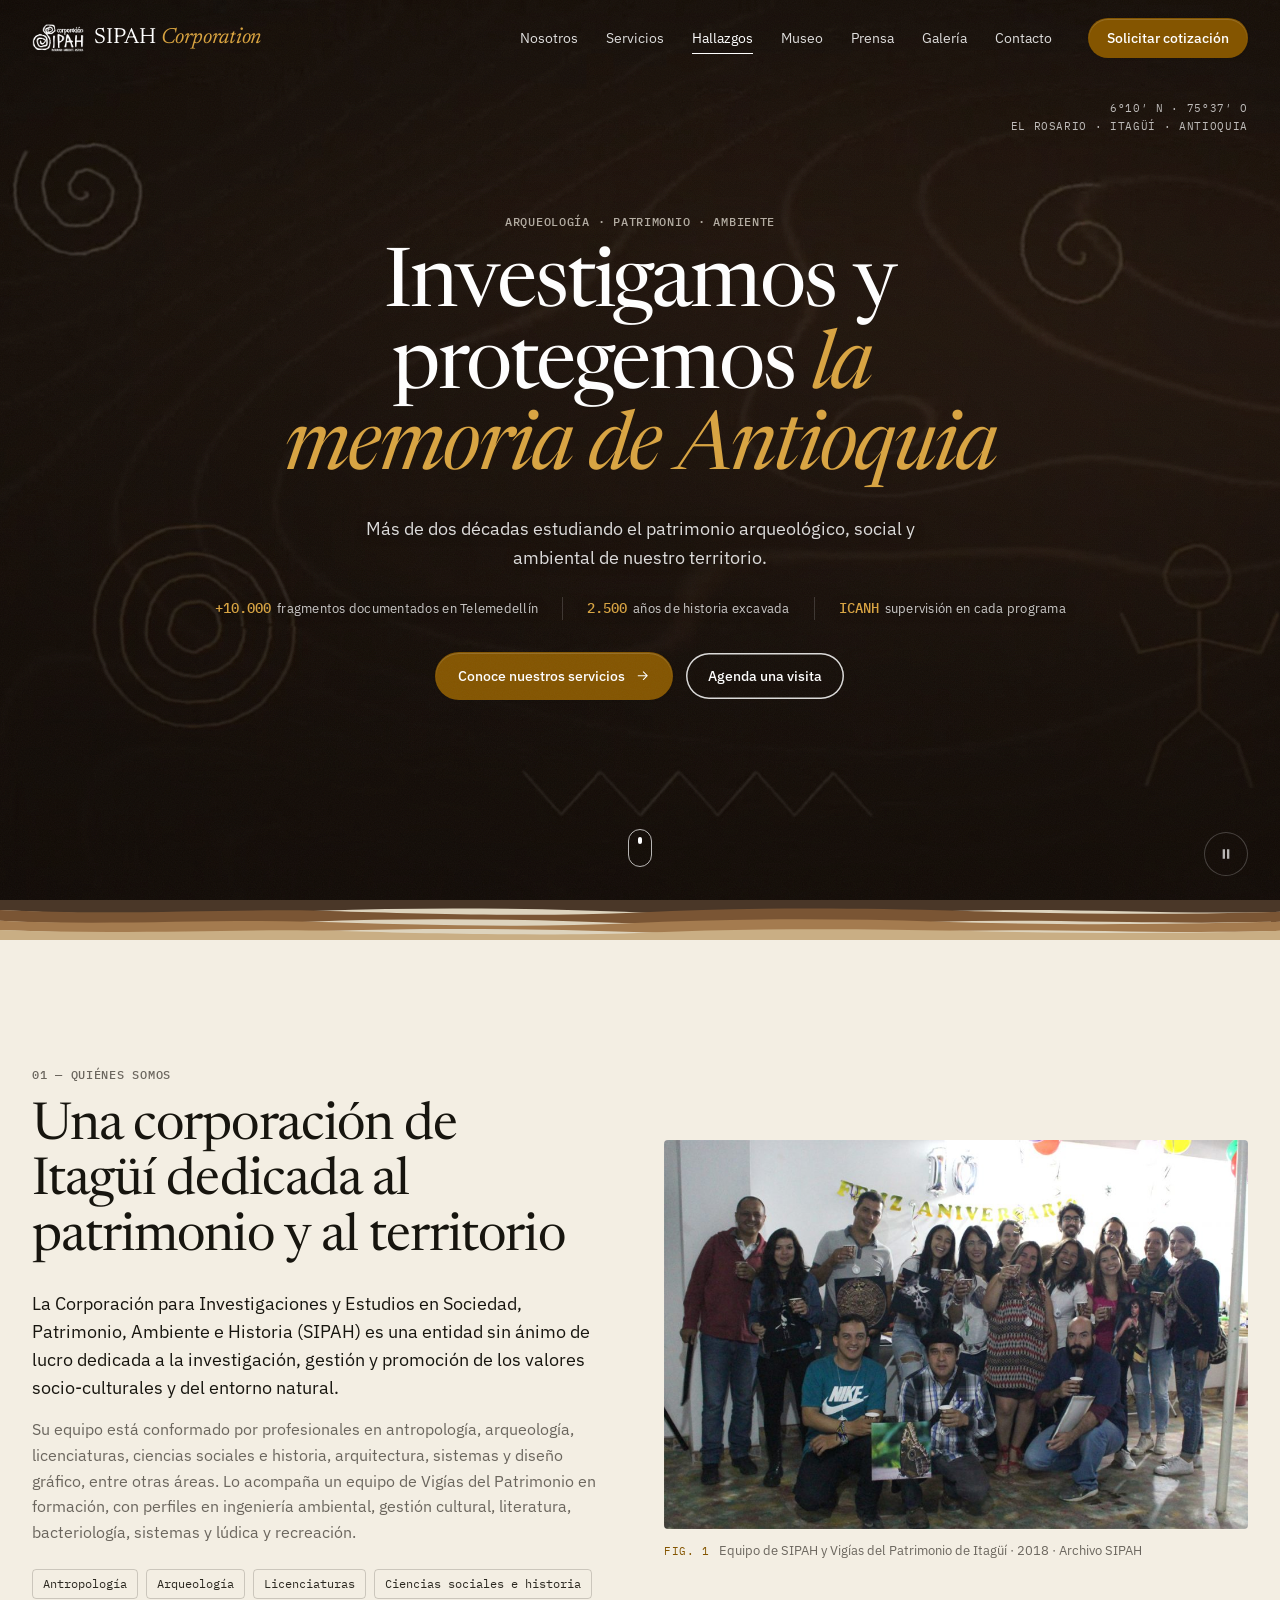
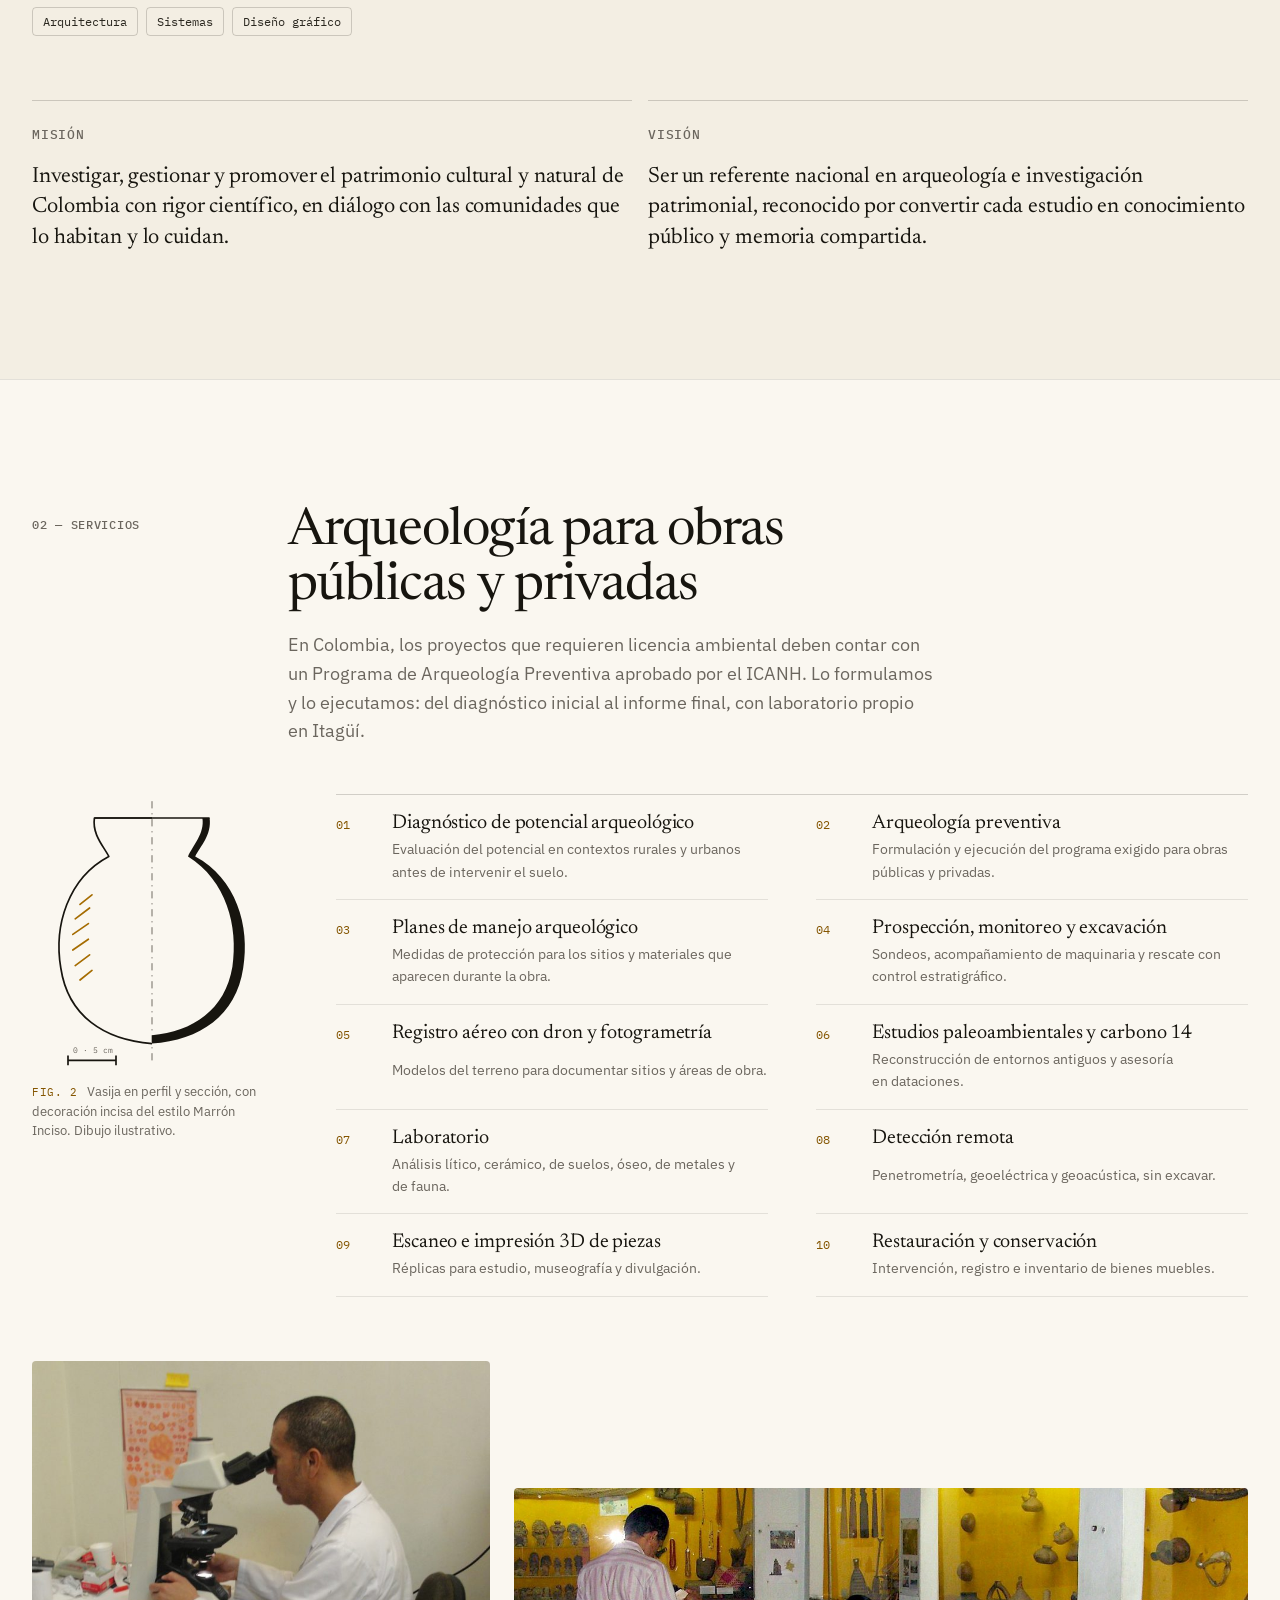
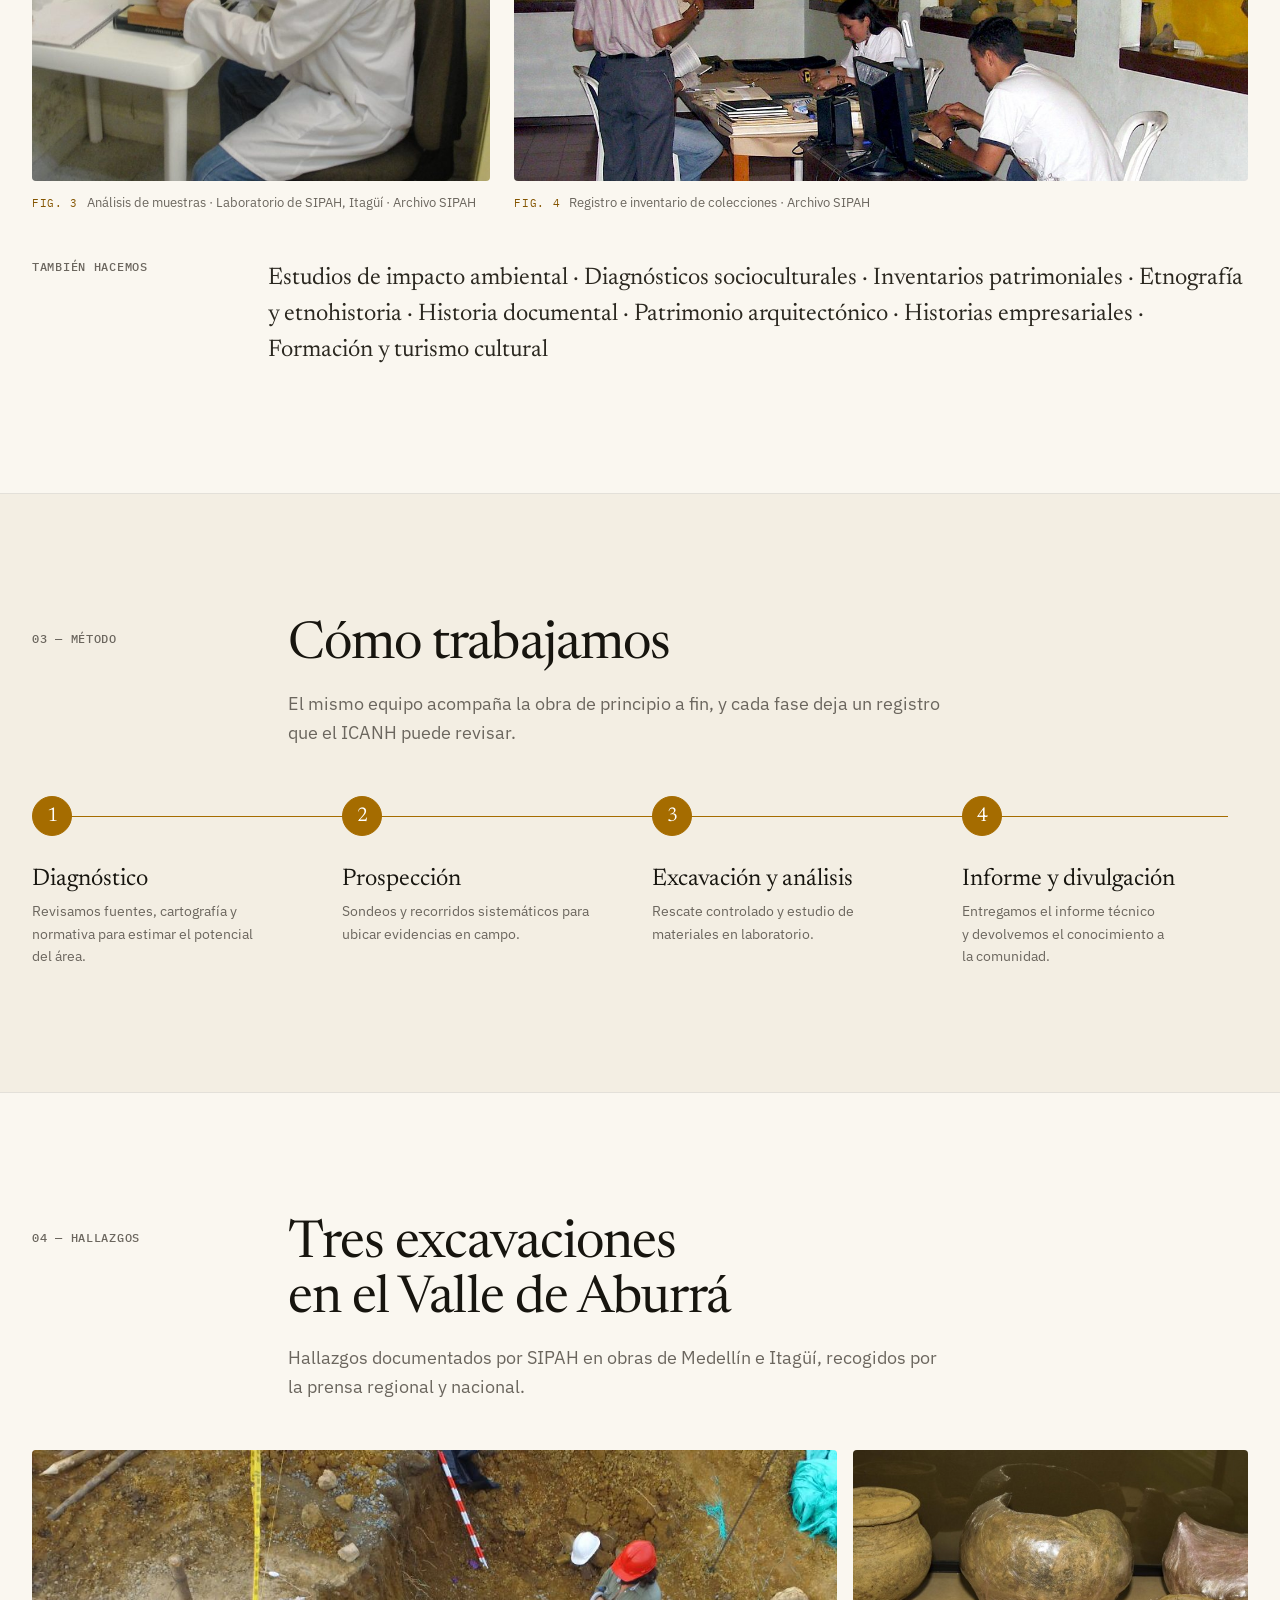
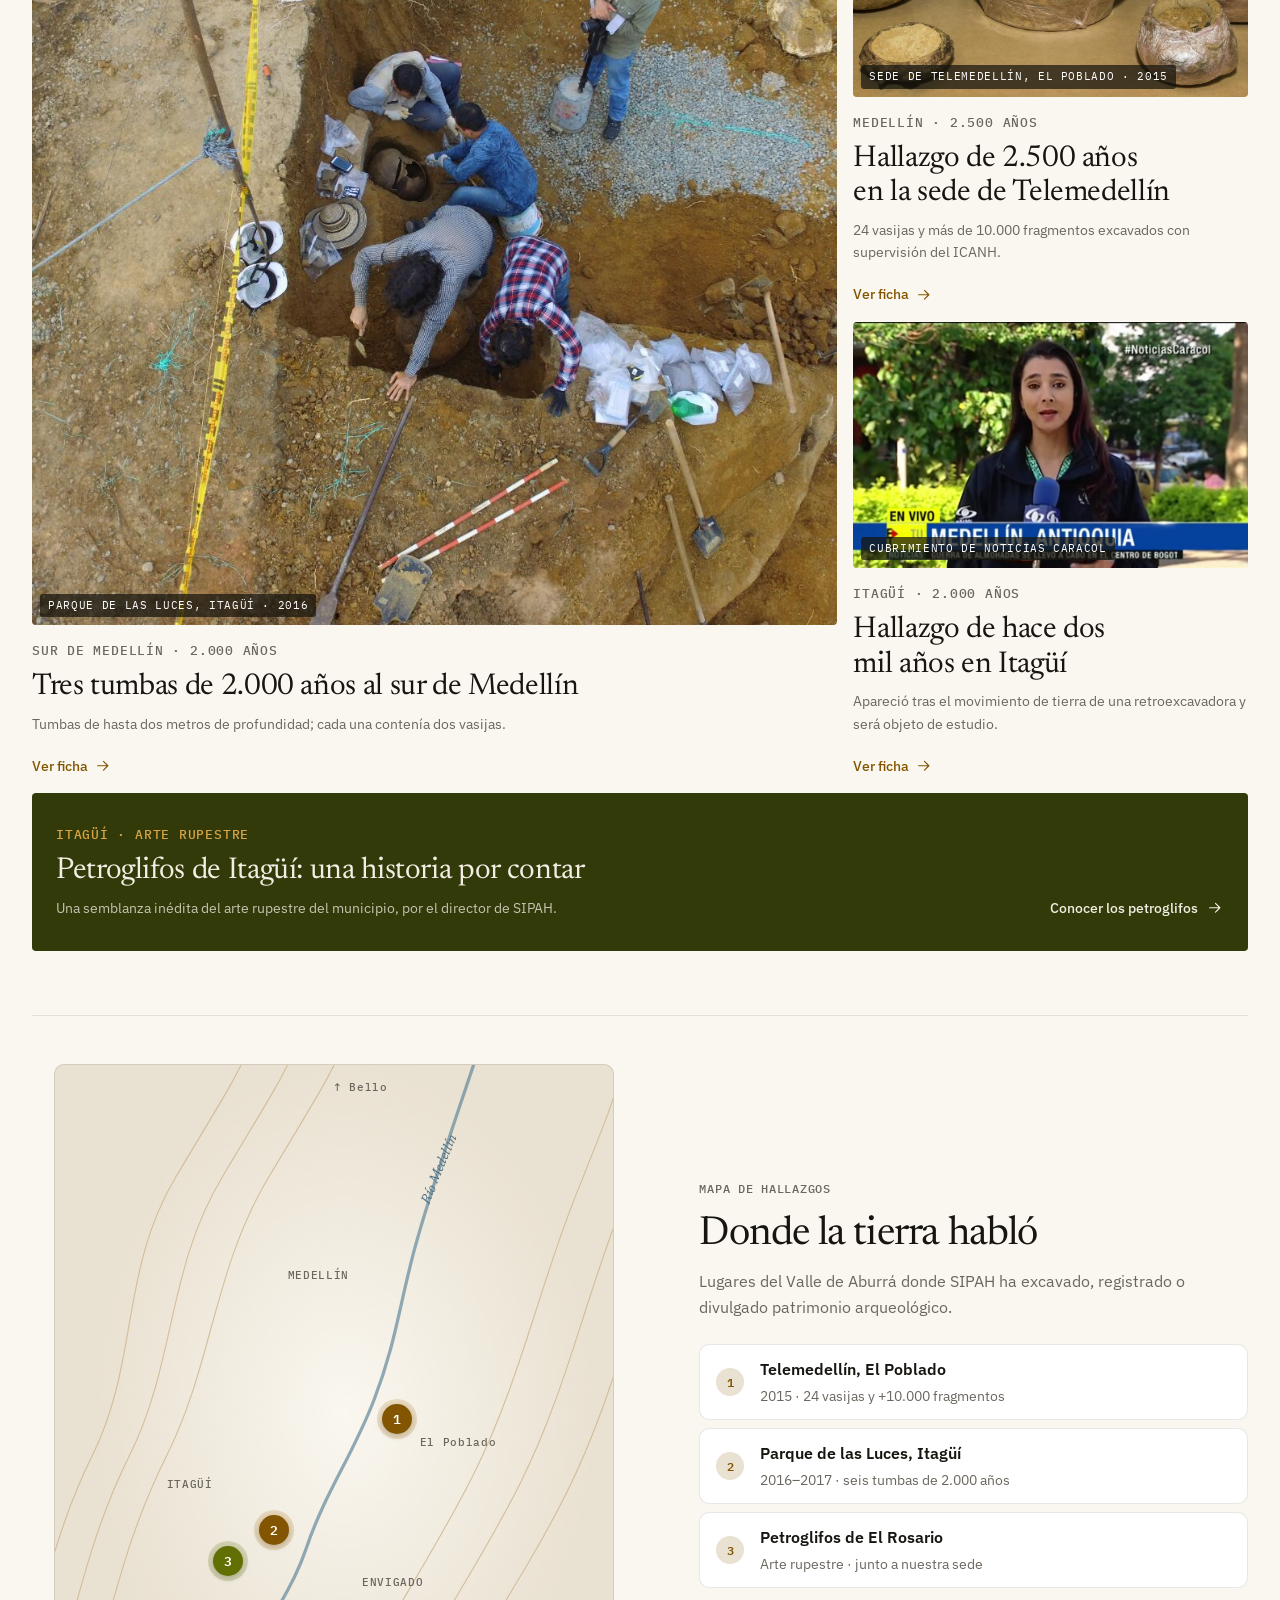
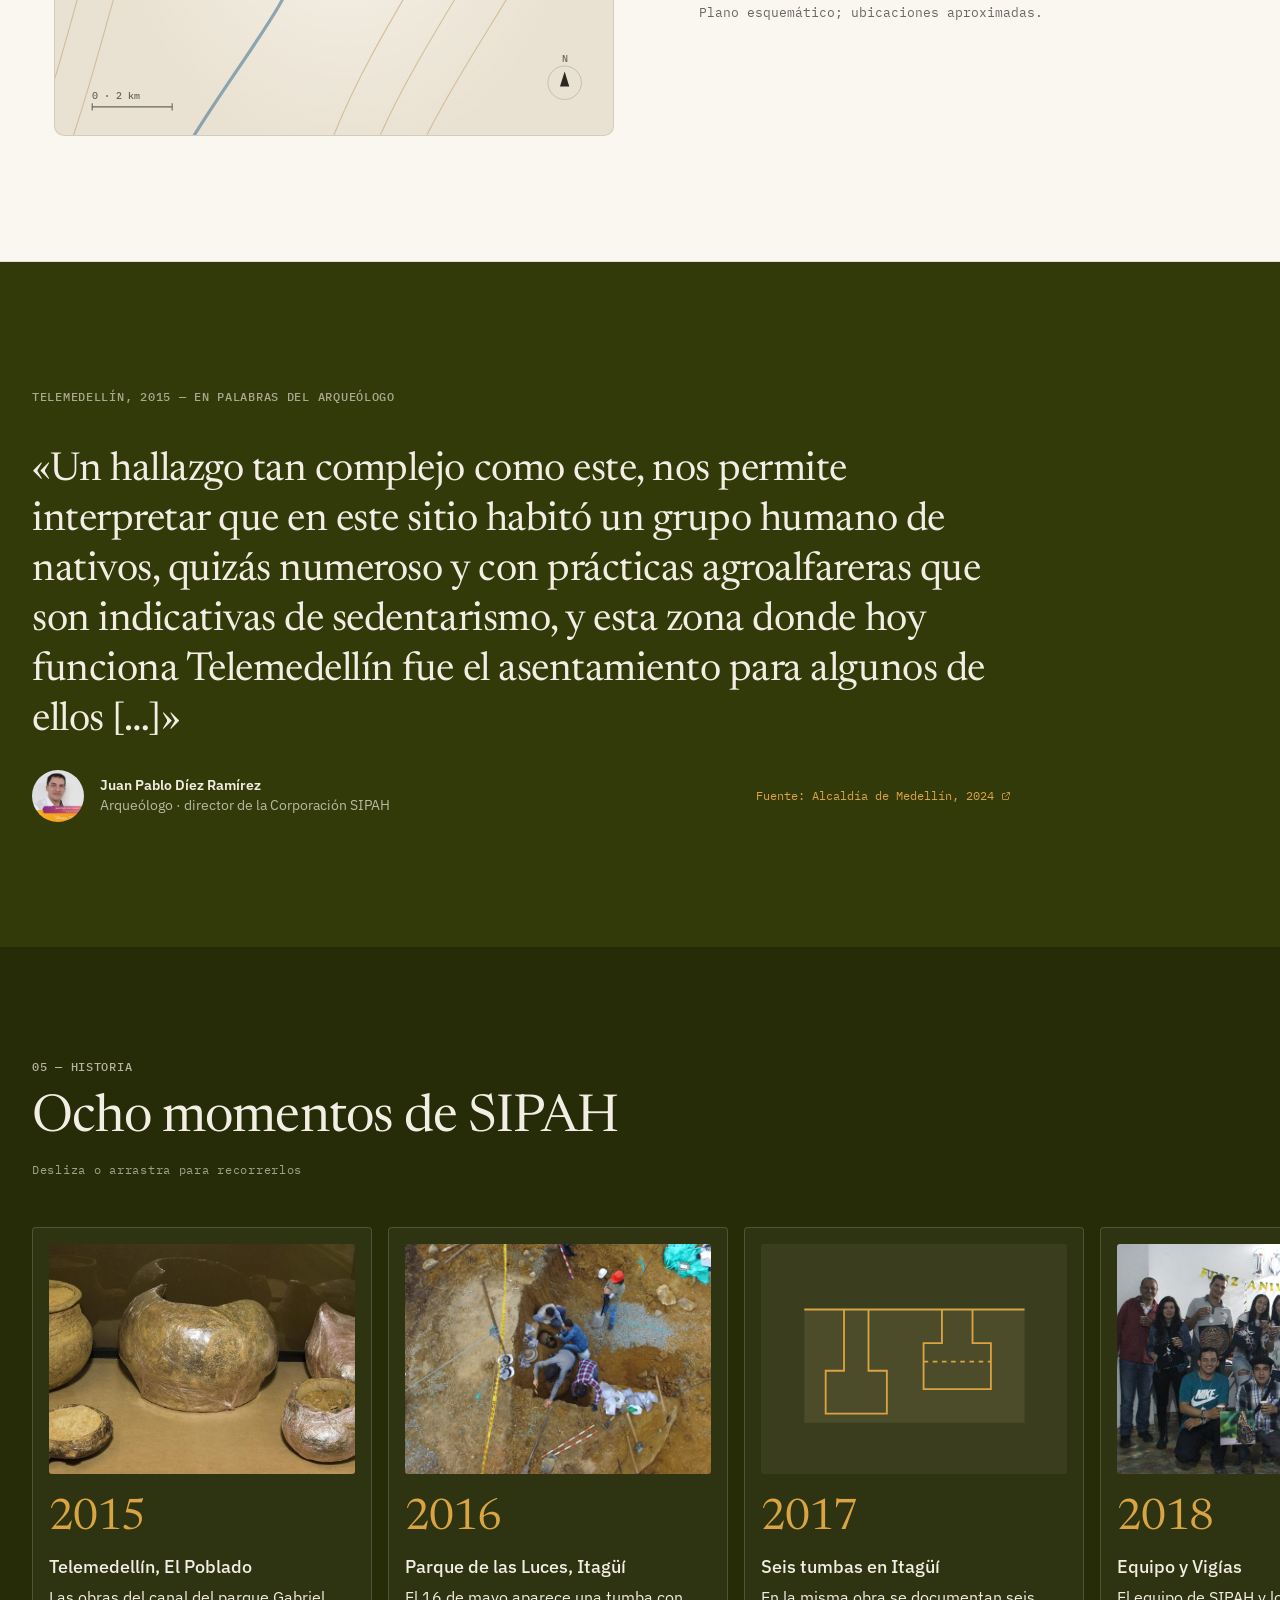
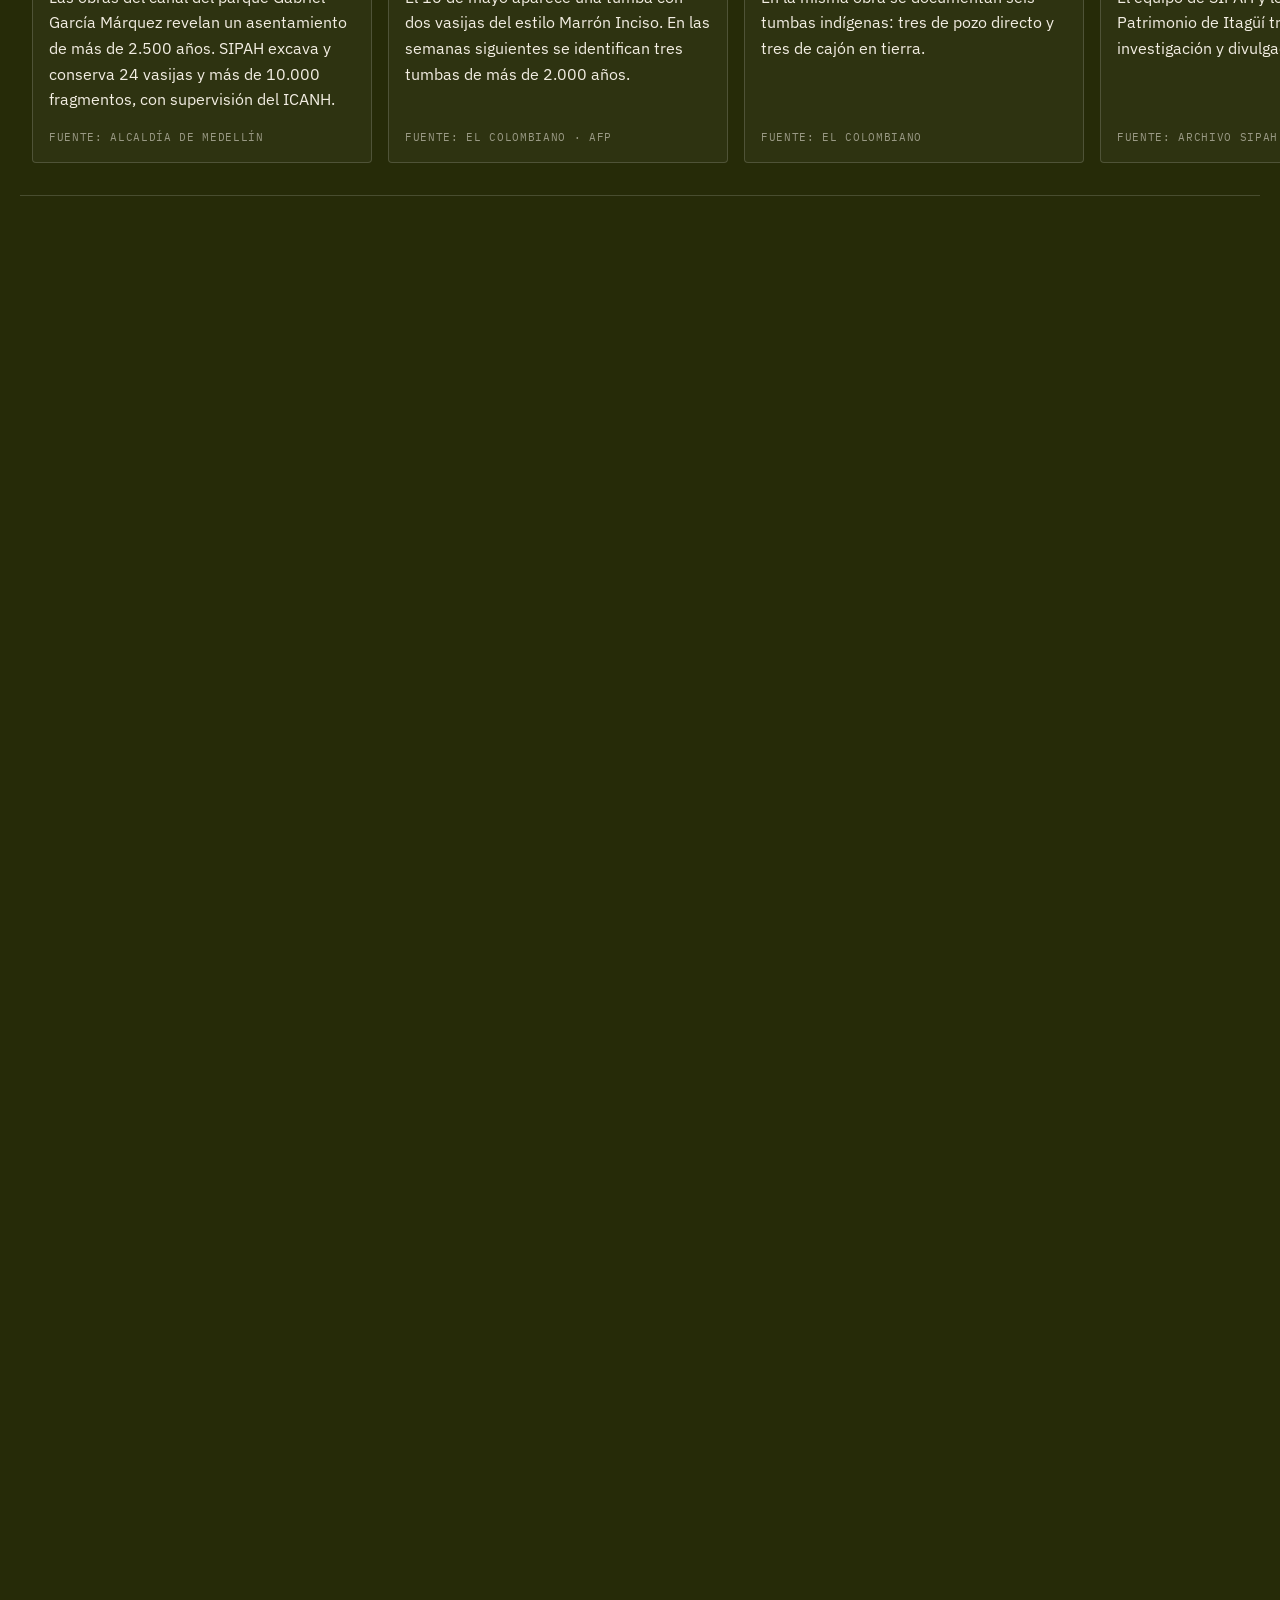
==== commit 9efbf4d2: "Hero con video de fondo en bucle - Video de petroglifos (webm) con póster; se carga solo si no hay a" ====
--- a/index.html
+++ b/index.html
@@ -36,7 +36,8 @@
   <link rel="preconnect" href="https://fonts.gstatic.com" crossorigin>
   <link rel="stylesheet" href="https://fonts.googleapis.com/css2?family=Newsreader:ital,opsz,wght@0,6..72,400;0,6..72,500;1,6..72,400&family=IBM+Plex+Sans:wght@400;500;600&family=IBM+Plex+Mono:wght@400;500&display=swap">
 
-  <link rel="preload" as="image" href="img-original/colombia4_0d9ebaf0.jpg" fetchpriority="high">
+  <!-- Póster del video del hero: es lo primero que se pinta (y lo único con ahorro de datos) -->
+  <link rel="preload" as="image" href="sipah-fondo-poster.jpg" fetchpriority="high">
   <link rel="stylesheet" href="styles.css">
 
   <script type="application/ld+json">
@@ -109,6 +110,8 @@
       <symbol id="i-clock" viewBox="0 0 24 24"><circle cx="12" cy="12" r="9"/><path d="M12 7v5l3 2"/></symbol>
       <symbol id="i-check" viewBox="0 0 24 24"><path d="M5 12.5l4.5 4.5L19 7.5"/></symbol>
       <symbol id="i-external" viewBox="0 0 24 24"><path d="M14 5h5v5M19 5l-8 8M17 14v4a1 1 0 0 1-1 1H6a1 1 0 0 1-1-1V8a1 1 0 0 1 1-1h4"/></symbol>
+      <symbol id="i-pause" viewBox="0 0 24 24"><path fill="currentColor" stroke="none" d="M7 5h3.5v14H7zM13.5 5H17v14h-3.5z"/></symbol>
+      <symbol id="i-play" viewBox="0 0 24 24"><path fill="currentColor" stroke="none" d="M8 5.5v13a.8.8 0 0 0 1.2.7l10.4-6.5a.8.8 0 0 0 0-1.4L9.2 4.8A.8.8 0 0 0 8 5.5z"/></symbol>
       <symbol id="i-alert" viewBox="0 0 24 24"><circle cx="12" cy="12" r="9"/><path d="M12 7.5v5.5M12 16.5v.01"/></symbol>
       <!-- Servicios -->
       <symbol id="i-search" viewBox="0 0 24 24"><circle cx="11" cy="11" r="6.5"/><path d="M20 20l-4.2-4.2"/></symbol>
@@ -165,45 +168,45 @@
   <main id="contenido">
 
     <!-- ============ HERO ============ -->
-    <!-- Secuencia por scroll: el hero queda fijo (sticky) y las fotos del equipo
-         trabajando se suceden con un fundido a medida que se baja. -->
+    <!-- Video de fondo (16 s en bucle, sin audio): grabados de petroglifos sobre
+         tonos tierra. Las fuentes van en data-src y main.js las activa solo si
+         conviene: no se descargan con ahorro de datos ni con movimiento reducido.
+         Sin JS (o si el autoplay falla) queda el póster, y debajo el mismo póster
+         como fondo del hero. -->
     <section class="hero" id="inicio" aria-labelledby="hero-title" data-hero>
-     <div class="hero__sticky">
-      <div class="hero__media" aria-hidden="true">
-        <!-- data-label: nombre corto de la escena · data-scene: frase que acompaña la foto -->
-        <img class="hero__img is-active" data-label="Excavación" data-scene="Excavamos con método y control estratigráfico." src="img-original/colombia4_0d9ebaf0.jpg" alt="" width="1280" height="960" fetchpriority="high" decoding="async">
-        <img class="hero__img" data-label="Trabajo de campo" data-scene="Recorremos el territorio junto a sus comunidades." src="img-original/practicas.jpg" alt="" width="1000" height="563" fetchpriority="low" decoding="async">
-        <img class="hero__img" data-label="Laboratorio" data-scene="Leemos en cada fragmento la vida de quienes nos precedieron." src="img-original/investigador-768x1024.jpg" alt="" width="768" height="1024" fetchpriority="low" decoding="async" style="object-position: 50% 30%">
-        <img class="hero__img" data-label="Registro e inventario" data-scene="Registramos y conservamos cada pieza para el futuro." src="img-original/registro-inventario.jpg" alt="" width="1272" height="508" fetchpriority="low" decoding="async">
-        <img class="hero__img" data-label="Educación ambiental" data-scene="Devolvemos el conocimiento a la gente." src="img-original/familias-verdes.jpg" alt="" width="1600" height="1067" fetchpriority="low" decoding="async">
-      </div>
+      <video class="hero__video" autoplay muted loop playsinline preload="metadata"
+             poster="sipah-fondo-poster.jpg" width="1920" height="1080"
+             aria-hidden="true" tabindex="-1" disablepictureinpicture data-hero-video>
+        <source data-src="sipah-fondo.webm" type="video/webm">
+        <source data-src="sipah-fondo.mp4" type="video/mp4">
+      </video>
       <div class="hero__overlay" aria-hidden="true"></div>
       <!-- Coordenadas de la sede, como en una ficha de campo -->
       <p class="hero__coords" aria-hidden="true">6°10′ N · 75°37′ O<br>El Rosario · Itagüí · Antioquia</p>
       <div class="hero__content container">
-        <p class="eyebrow eyebrow--light hero-in" style="--i:0">Arqueología · Patrimonio · Territorio</p>
-        <h1 class="hero__title" id="hero-title" data-split>Descubrimos la historia que <em>guarda la tierra</em></h1>
-        <p class="hero__sub hero-in" style="--i:2">Investigación arqueológica, gestión patrimonial y estudios ambientales para obras públicas y privadas en Colombia. Laboratorio propio en Itagüí.</p>
+        <p class="eyebrow eyebrow--light hero-in" style="--i:0">Arqueología · Patrimonio · Ambiente</p>
+        <h1 class="hero__title" id="hero-title" data-split>Investigamos y protegemos <em>la&nbsp;memoria de Antioquia</em></h1>
+        <p class="hero__sub hero-in" style="--i:2">Más de dos décadas estudiando el patrimonio arqueológico, social y ambiental de nuestro territorio.</p>
         <!-- Credenciales en el primer segundo: datos reales con fuente en la página -->
         <ul class="hero__proof hero-in" style="--i:3" aria-label="SIPAH en datos">
           <li><strong>+10.000</strong> fragmentos documentados en Telemedellín</li>
           <li><strong>2.500</strong> años de historia excavada</li>
           <li><strong>ICANH</strong> supervisión en cada programa</li>
         </ul>
-        <div class="hero__ctas hero-in" style="--i:3">
-          <a class="btn btn--primary" href="#servicios">Nuestros servicios <svg class="icon" aria-hidden="true"><use href="#i-arrow"/></svg></a>
-          <a class="btn btn--glass" href="#proyectos">Ver proyectos</a>
-        </div>
-      </div>
-      <!-- Indicador: orienta en qué foto de la secuencia estás -->
-      <div class="hero__frames container hero-in" style="--i:4">
-        <p class="hero__frame-label" aria-hidden="true"><span data-hero-count>01</span><span class="hero__frame-total">/ 05</span><span data-hero-label>Excavación</span></p>
-        <p class="hero__scene" data-hero-scene aria-hidden="true">Excavamos con método y control estratigráfico.</p>
-        <ol class="hero__bars" data-hero-bars aria-hidden="true"><li><span></span></li><li><span></span></li><li><span></span></li><li><span></span></li><li><span></span></li></ol>
-        <!-- Salida explícita de la secuencia: nadie queda atrapado en 5 tramos de scroll -->
-        <a class="hero__skip" href="#nosotros" data-hero-skip>Saltar intro <svg class="icon" aria-hidden="true"><use href="#i-arrow"/></svg></a>
-      </div>
-     </div>
+        <div class="hero__ctas hero-in" style="--i:4">
+          <a class="btn btn--primary" href="#servicios">Conoce nuestros servicios <svg class="icon" aria-hidden="true"><use href="#i-arrow"/></svg></a>
+          <a class="btn btn--outline-light" href="#contacto">Agenda una visita</a>
+        </div>
+      </div>
+      <!-- Indicador de scroll: un punto baja dentro de una cápsula -->
+      <a class="hero__scroll hero-in" style="--i:5" href="#nosotros" aria-label="Bajar a la siguiente sección" data-hero-scroll>
+        <span class="hero__scroll-mouse" aria-hidden="true"><span></span></span>
+      </a>
+      <!-- Pausa / reproducción del video (WCAG 2.2.2: todo movimiento de más de 5 s se puede detener) -->
+      <button class="hero__toggle" type="button" aria-label="Pausar el video de fondo" data-hero-toggle hidden>
+        <svg class="icon icon--pause" aria-hidden="true"><use href="#i-pause"/></svg>
+        <svg class="icon icon--play" aria-hidden="true"><use href="#i-play"/></svg>
+      </button>
     </section>
 
     <!-- Divisor en estratos: capas de suelo con colores de la tabla Munsell -->
--- a/styles.css
+++ b/styles.css
@@ -473,146 +473,161 @@
 .nav__menu .icon { width: 24px; height: 24px; }
 
 /* 07a. HERO ------------------------------------------------------------- */
-/* El hero es más alto que la pantalla: su contenido queda fijo (sticky) mientras
-   se recorre ese tramo, y main.js cambia la foto según el progreso del scroll.
-   Sin overflow:hidden en .hero (rompería el sticky); el recorte va en .hero__sticky. */
+/* Una pantalla con video de fondo. Capas (de atrás hacia delante):
+   póster como background → video → degradado → contenido. Con isolation el
+   z-index negativo del video queda dentro del hero y no detrás de la página. */
 .hero {
-  --frames: 5;
-  --frame-scroll: 70vh;     /* scroll necesario para pasar a la siguiente foto */
   position: relative;
-  height: calc(100vh + (var(--frames) - 1) * var(--frame-scroll));
-  height: calc(100svh + (var(--frames) - 1) * var(--frame-scroll));
-  color: var(--white);
-  background: var(--deep);
-}
-.hero__sticky {
-  position: sticky;
-  top: 0;
-  height: 100vh;
-  height: 100svh;
+  min-height: 100vh;
+  min-height: 100svh;          /* móvil: no salta cuando aparece/desaparece la barra del navegador */
   display: flex;
   flex-direction: column;
-  justify-content: flex-end;
+  justify-content: center;
   overflow: hidden;
   isolation: isolate;
-}
-/* Zoom lento de entrada 1.08 → 1 en el contenedor (se ve una vez al cargar);
-   la escala de cada foto la controla el scroll desde main.js. */
-.hero__media { position: absolute; inset: 0; z-index: -2; animation: hero-zoom 2000ms var(--ease-out) both; }
-@keyframes hero-zoom { from { transform: scale(1.08); } to { transform: scale(1); } }
-.hero__img {
+  color: var(--white);
+  /* Respaldo: el mismo póster. Se ve si el video no carga, con ahorro de datos
+     o con movimiento reducido (en esos casos el video ni se descarga). */
+  background: var(--deep) url("sipah-fondo-poster.jpg") 50% 50% / cover no-repeat;
+}
+.hero__video {
   position: absolute;
   inset: 0;
+  z-index: -2;
   width: 100%;
   height: 100%;
   object-fit: cover;
-  object-position: 50% 40%;
-  opacity: 0;
-  transform: scale(1.08);
-  transition: opacity 600ms ease; /* fundido entre fotos; la escala va 1:1 con el scroll */
-  will-change: transform, opacity;
-}
-.hero__img.is-active { opacity: 1; }
-.hero__img:first-child { transform: scale(1.08); }
+  pointer-events: none;
+}
+/* Sin video que mostrar (ahorro de datos, reduced motion): fuera del árbol visual */
+.hero.is-static .hero__video { display: none; }
+/* Degradado tierra oscura: más ligero arriba (se ven los grabados) y denso abajo,
+   más un halo detrás del texto centrado para asegurar contraste AA del blanco. */
 .hero__overlay {
   position: absolute;
   inset: 0;
   z-index: -1;
   background:
-    linear-gradient(180deg, rgb(20 20 18 / 0.55) 0%, rgb(20 20 18 / 0) 28%),
-    linear-gradient(0deg, rgb(20 20 18 / 0.9) 0%, rgb(20 20 18 / 0.62) 50%, rgb(20 20 18 / 0.2) 85%);
-}
-.hero__content { padding-bottom: clamp(2rem, 6vh, 4.5rem); padding-top: calc(var(--nav-h) + 3rem); }
+    radial-gradient(ellipse 70% 55% at 50% 52%, rgb(20 13 8 / 0.35), rgb(20 13 8 / 0) 72%),
+    linear-gradient(180deg, rgb(20 13 8 / 0.35) 0%, rgb(20 13 8 / 0.75) 100%);
+}
+.hero__content {
+  display: flex;
+  flex-direction: column;
+  align-items: center;
+  text-align: center;
+  padding-top: calc(var(--nav-h) + 2.5rem);
+  padding-bottom: 6.5rem;      /* deja sitio al indicador de scroll */
+}
 .hero__title {
   font-family: var(--font-serif);
-  font-size: var(--fs-3xl);
-  line-height: 0.98;
+  font-size: clamp(2.75rem, 1.4rem + 4.6vw, 5.5rem);
+  line-height: 1;
   letter-spacing: -0.03em;
-  max-width: 13ch;
+  max-width: 15ch;
+  margin-inline: auto;
+  text-wrap: balance;
 }
 .hero__title em { color: var(--gold-light); }
 .hero__sub {
-  max-width: 38rem;
-  margin-top: var(--space-5);
+  max-width: 36rem;
+  margin: var(--space-5) auto 0;
   font-size: var(--fs-md);
-  color: rgb(255 255 255 / 0.82);
-}
-.hero__ctas { display: flex; flex-wrap: wrap; gap: 12px; margin-top: var(--space-6); }
-/* Indicador de la secuencia: número, etiqueta y barras que se llenan con el scroll */
-.hero__frames {
-  display: flex;
-  align-items: center;
-  gap: var(--space-5);
-  padding-block: var(--space-4) max(var(--space-4), env(safe-area-inset-bottom));
-  border-top: 1px solid var(--line-light);
-}
-.hero__frame-label {
-  display: flex;
-  align-items: baseline;
-  gap: 8px;
-  flex-shrink: 0;
-  font-size: var(--fs-xs);
-  letter-spacing: var(--label-track);
-  text-transform: uppercase;
-  color: rgb(255 255 255 / 0.75);
-  font-variant-numeric: tabular-nums;
-}
-.hero__frame-label [data-hero-count] { color: var(--white); font-weight: 600; }
-.hero__frame-total { margin-right: 6px; }
-/* Frase de la escena: serif itálica, la voz narrativa de cada foto */
-.hero__scene {
-  flex: 1;
-  min-width: 0;
-  font-family: var(--font-serif);
-  font-style: italic;
-  font-size: clamp(1.0625rem, 0.95rem + 0.5vw, 1.375rem);
-  line-height: 1.25;
-  letter-spacing: -0.005em;
-  color: var(--white);
-  white-space: nowrap;
-  overflow: hidden;
-  text-overflow: ellipsis;
-}
-/* Salir de la secuencia: rótulo mono discreto, con zona táctil de 44px */
-.hero__skip {
-  display: inline-flex;
-  align-items: center;
-  gap: 6px;
-  min-height: 44px;
-  flex-shrink: 0;
-  font-family: var(--font-mono);
-  font-size: var(--label);
-  letter-spacing: var(--label-track);
-  text-transform: uppercase;
-  text-decoration: none;
-  color: rgb(255 255 255 / 0.75);
-  transition: color var(--dur-micro) ease, opacity var(--dur-ui) ease;
-}
-.hero__skip .icon { width: 1em; height: 1em; transform: rotate(90deg); transition: transform var(--dur-micro) var(--ease-out); }
-.hero__skip:active { opacity: 0.6; }
-@media (hover: hover) and (pointer: fine) {
-  .hero__skip:hover { color: var(--white); }
-  .hero__skip:hover .icon { transform: rotate(90deg) translateX(3px); }
-}
+  color: rgb(255 255 255 / 0.86);
+  text-wrap: pretty;
+}
+.hero__ctas { display: flex; flex-wrap: wrap; justify-content: center; gap: 12px; margin-top: var(--space-6); }
+
+/* Botón secundario sobre fondo oscuro: transparente con borde blanco */
+.btn--outline-light {
+  --btn-bg: transparent;
+  --btn-fg: var(--white);
+  box-shadow: inset 0 0 0 1.5px rgb(255 255 255 / 0.85);
+}
+@media (hover: hover) and (pointer: fine) {
+  .btn--outline-light:hover { --btn-bg: rgb(255 255 255 / 0.1); box-shadow: inset 0 0 0 1.5px var(--white); }
+}
+
+/* Indicador de scroll: cápsula con un punto que baja y se desvanece */
+.hero__scroll {
+  position: absolute;
+  left: 50%;
+  bottom: max(var(--space-5), env(safe-area-inset-bottom));
+  translate: -50% 0;
+  display: grid;
+  place-items: center;
+  width: 44px;
+  height: 56px;
+  border-radius: var(--radius-pill);
+  transition: opacity var(--dur-ui) ease;
+}
+.hero__scroll-mouse {
+  display: block;
+  width: 24px;
+  height: 38px;
+  border: 1.5px solid rgb(255 255 255 / 0.7);
+  border-radius: 12px;
+  position: relative;
+}
+.hero__scroll-mouse span {
+  position: absolute;
+  left: 50%;
+  top: 7px;
+  width: 4px;
+  height: 7px;
+  margin-left: -2px;
+  border-radius: 2px;
+  background: var(--white);
+  animation: scroll-cue 1.8s var(--ease-in-out) infinite;
+}
+@keyframes scroll-cue {
+  0% { transform: translateY(0); opacity: 0; }
+  20% { opacity: 1; }
+  70% { transform: translateY(12px); opacity: 0; }
+  100% { transform: translateY(12px); opacity: 0; }
+}
+.hero.is-scrolled .hero__scroll { opacity: 0; pointer-events: none; }
+.hero__scroll:active .hero__scroll-mouse { transform: scale(0.94); }
+
+/* Pausa / play: discreto, blanco semitransparente, esquina inferior derecha */
+.hero__toggle {
+  position: absolute;
+  right: max(var(--gutter), calc((100vw - var(--container)) / 2));
+  bottom: max(var(--space-5), env(safe-area-inset-bottom));
+  display: grid;
+  place-items: center;
+  width: 44px;
+  height: 44px;
+  border-radius: 50%;
+  color: rgb(255 255 255 / 0.7);
+  background: rgb(20 13 8 / 0.25);
+  box-shadow: inset 0 0 0 1px rgb(255 255 255 / 0.22);
+  backdrop-filter: blur(8px);
+  -webkit-backdrop-filter: blur(8px);
+  transition: color var(--dur-micro) ease, background-color var(--dur-micro) ease, transform var(--dur-press) var(--ease-out);
+}
+.hero__toggle[hidden] { display: none; }
+.hero__toggle .icon { width: 16px; height: 16px; }
+.hero__toggle .icon--play,
+.hero__toggle.is-paused .icon--pause { display: none; }
+.hero__toggle.is-paused .icon--play { display: block; }
+.hero__toggle:active { transform: scale(0.92); }
+@media (hover: hover) and (pointer: fine) {
+  .hero__toggle:hover { color: var(--white); background: rgb(20 13 8 / 0.45); }
+}
+
 @media (max-width: 767px) {
-  /* Móvil: cada foto pide menos recorrido (5 × 45vh en vez de 5 × 70vh) */
-  .hero { --frame-scroll: 45vh; }
-  .hero__frames { flex-wrap: wrap; row-gap: var(--space-2); }
-  .hero__scene { order: 3; flex-basis: 100%; white-space: normal; }
-  /* Fila 1: rótulo + salir · fila 2: frase · fila 3: barras a todo el ancho */
-  .hero__skip { margin-left: auto; }
-  .hero__frames .hero__bars { order: 4; flex-basis: 100%; max-width: none; margin-left: 0; }
-}
-.hero__bars { flex: 1; display: grid; grid-template-columns: repeat(5, 1fr); gap: 6px; max-width: 360px; margin-left: auto; }
-.hero__bars li { height: 2px; background: rgb(255 255 255 / 0.22); border-radius: 2px; overflow: hidden; }
-.hero__bars span {
-  display: block;
-  height: 100%;
-  background: var(--gold-light);
-  transform: scaleX(0);
-  transform-origin: 0 50%;
-}
-/* Coreografía de entrada del hero: stagger corto, ease-out, desde blur + 12px */
+  .hero__title { font-size: clamp(2.25rem, 1.3rem + 4.6vw, 3.25rem); }
+  .hero__content { padding-bottom: 5.5rem; }
+  /* Botones apilados a todo el ancho */
+  .hero__ctas { flex-direction: column; align-self: stretch; }
+  .hero__ctas .btn { width: 100%; }
+}
+@media (prefers-reduced-transparency: reduce) {
+  .hero__toggle { background: rgb(20 13 8 / 0.8); backdrop-filter: none; }
+}
+
+/* Coreografía de entrada del hero: stagger corto, fade + subida de 12px */
 .js .hero-in {
   animation: enter var(--dur-enter) var(--ease-out) both;
   animation-delay: calc(250ms + var(--i) * 70ms);
@@ -1777,9 +1792,9 @@
    Solo cambios de opacidad: sin parallax, desplazamientos, zoom ni blur. */
 @media (prefers-reduced-motion: reduce) {
   html { scroll-behavior: auto; }
-  /* Secuencia del hero: solo fundido de opacidad, sin zoom ni escala */
-  .hero__media { animation: none; }
-  .hero__img, .hero__img:first-child { transform: none; transition: opacity 600ms ease; }
+  /* Hero: sin video (queda el póster como fondo) ni indicador animado */
+  .hero__video, .hero__toggle { display: none !important; }
+  .hero__scroll-mouse span { animation: none; opacity: 1; }
   .split-word__i { transform: none !important; transition: opacity var(--dur-enter) ease !important; }
   .js .hero-in { animation: fade var(--dur-enter) ease both; animation-delay: 0ms; }
   @keyframes fade { from { opacity: 0; } }
@@ -1825,8 +1840,6 @@
 }
 @media (min-width: 1024px) { .hero__coords { display: block; right: max(var(--gutter), calc((100vw - var(--container)) / 2)); } }
 .hero__title { font-optical-sizing: auto; font-weight: 400; letter-spacing: -0.025em; }
-.hero__frame-label, .hero__scene { font-family: var(--font-mono); }
-.hero__scene { font-family: var(--font-serif); }
 
 /* Estratos: capas de suelo con colores Munsell */
 .strata { display: block; height: 28px; line-height: 0; background: var(--soil-5); }
@@ -2424,8 +2437,8 @@
 
 /* ==========================================================================
    27. PULIDO VISUAL
-   27a. Pausas oscuras · 27b. Profundidad de proyectos · 27c. Hero (overlay,
-   fundido, pantallas anchas) · 27d. Modo oscuro
+   27a. Pausas oscuras · 27b. Profundidad de proyectos · 27c. Hero (texto
+   sobre el video) · 27d. Modo oscuro
    ========================================================================== */
 
 /* 27a. Pausas oscuras: rompen los tramos largos de secciones claras ----- */
@@ -2452,38 +2465,11 @@
 }
 
 /* 27c. Hero ---------------------------------------------------------------- */
-/* Overlay más ligero (las fotos de campo son el activo de la marca) y un halo
-   suave solo detrás del bloque de texto para mantener el contraste del título. */
-.hero__overlay {
-  background:
-    radial-gradient(ellipse 75% 65% at 12% 88%, rgb(20 20 18 / 0.42), rgb(20 20 18 / 0) 70%),
-    linear-gradient(180deg, rgb(20 20 18 / 0.5) 0%, rgb(20 20 18 / 0) 26%),
-    linear-gradient(0deg, rgb(20 20 18 / 0.78) 0%, rgb(20 20 18 / 0.45) 45%, rgb(20 20 18 / 0.1) 85%);
-}
+/* Sombra de texto suave: el video se mueve debajo y el contraste no debe depender
+   del fotograma. Las credenciales se centran como el resto del bloque. */
 .hero__sub, .hero__proof { text-shadow: 0 1px 12px rgb(0 0 0 / 0.45); }
-
-/* Cambio de foto como un "rack focus": la saliente se desenfoca y oscurece
-   mientras se va; la entrante se enfoca. En reduced-motion queda solo el fundido. */
-@media (prefers-reduced-motion: no-preference) {
-  .hero__img {
-    filter: blur(10px) brightness(0.8);
-    transition: opacity 700ms ease, filter 900ms var(--ease-out);
-  }
-  .hero__img.is-active { filter: none; }
-}
-
-/* Pantallas anchas: la ficha de coordenadas baja y ocupa el vacío junto al título */
-@media (min-width: 1440px) {
-  .hero__title { max-width: 14ch; }
-  .hero__coords {
-    top: auto;
-    bottom: calc(clamp(2rem, 6vh, 4.5rem) + 84px);
-    padding-left: var(--space-4);
-    border-left: 1px solid var(--line-light);
-    text-align: left;
-    font-size: var(--label);
-  }
-}
+.hero__proof { justify-content: center; }
+@media (max-width: 767px) { .hero__proof { align-items: center; } }
 
 /* 27d. MODO OSCURO --------------------------------------------------------
    Solo cambian los roles claros (arena, papel, superficie, tinta). Las
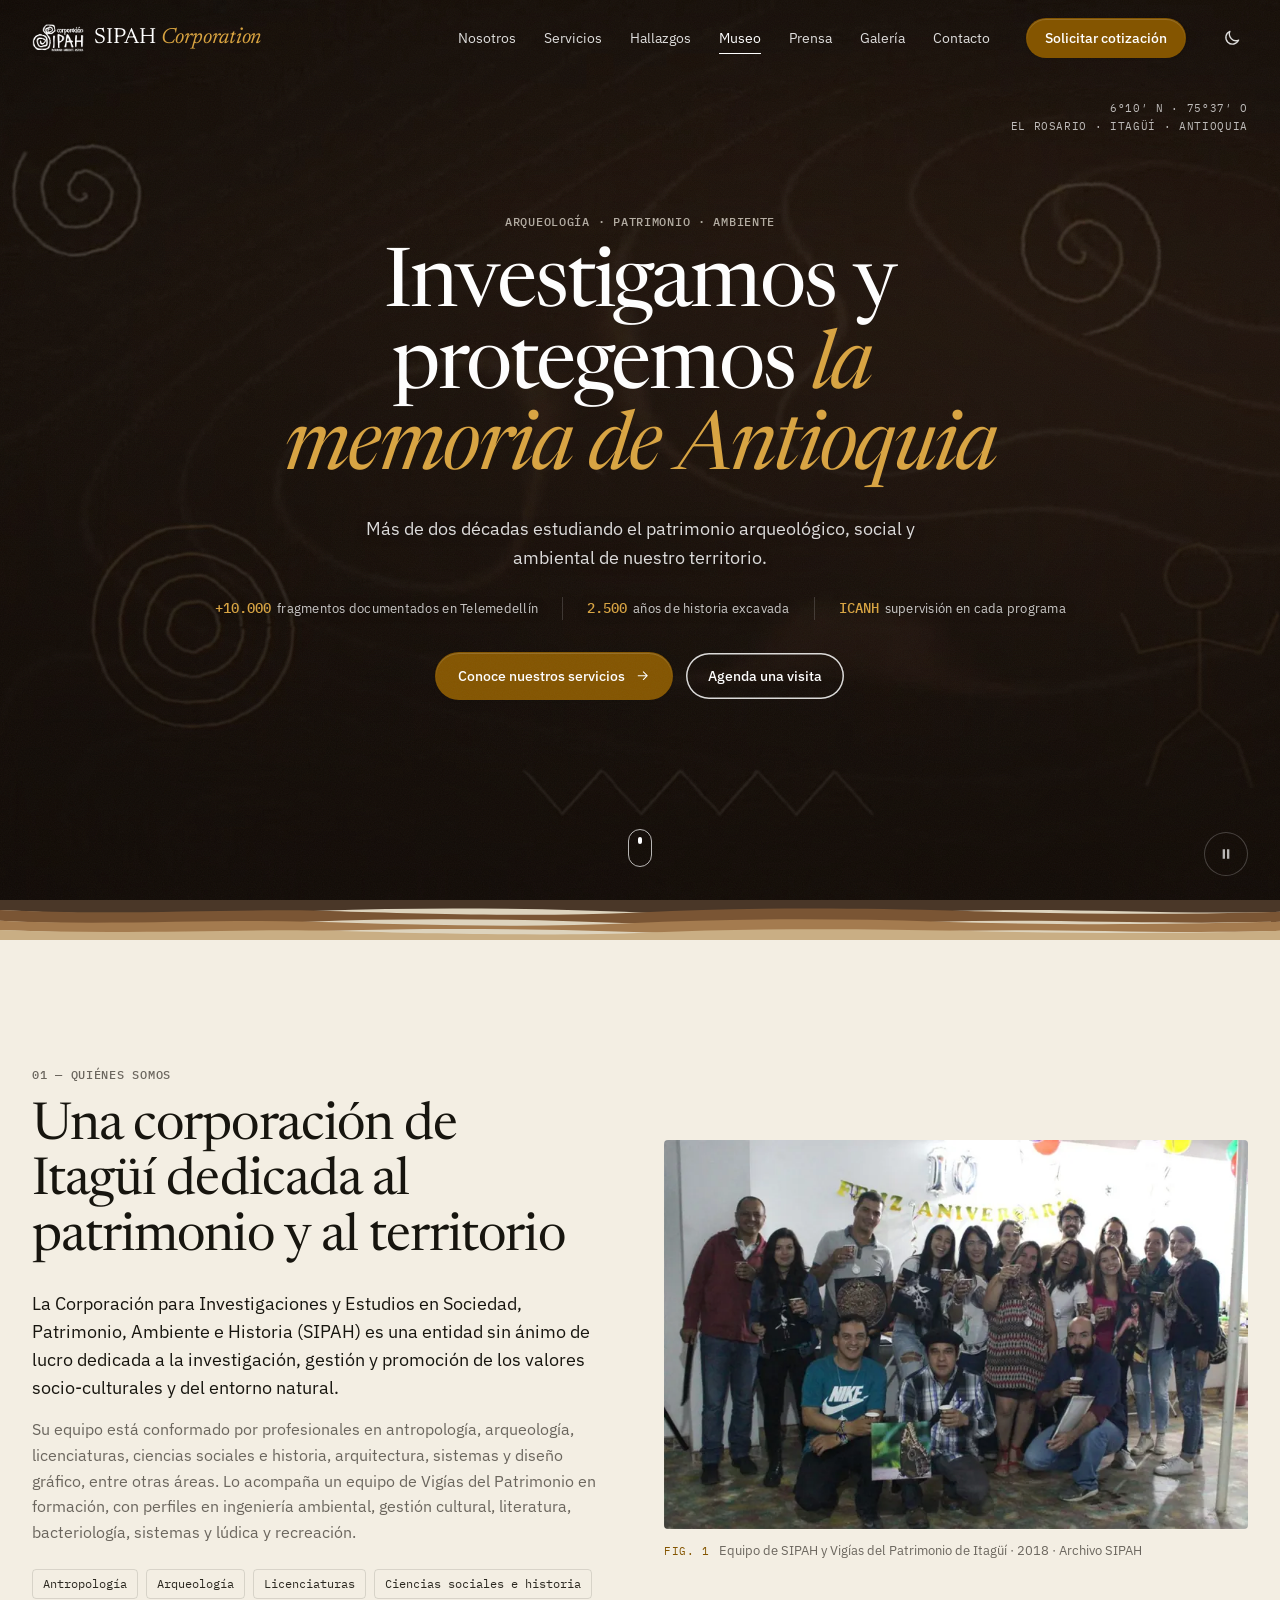
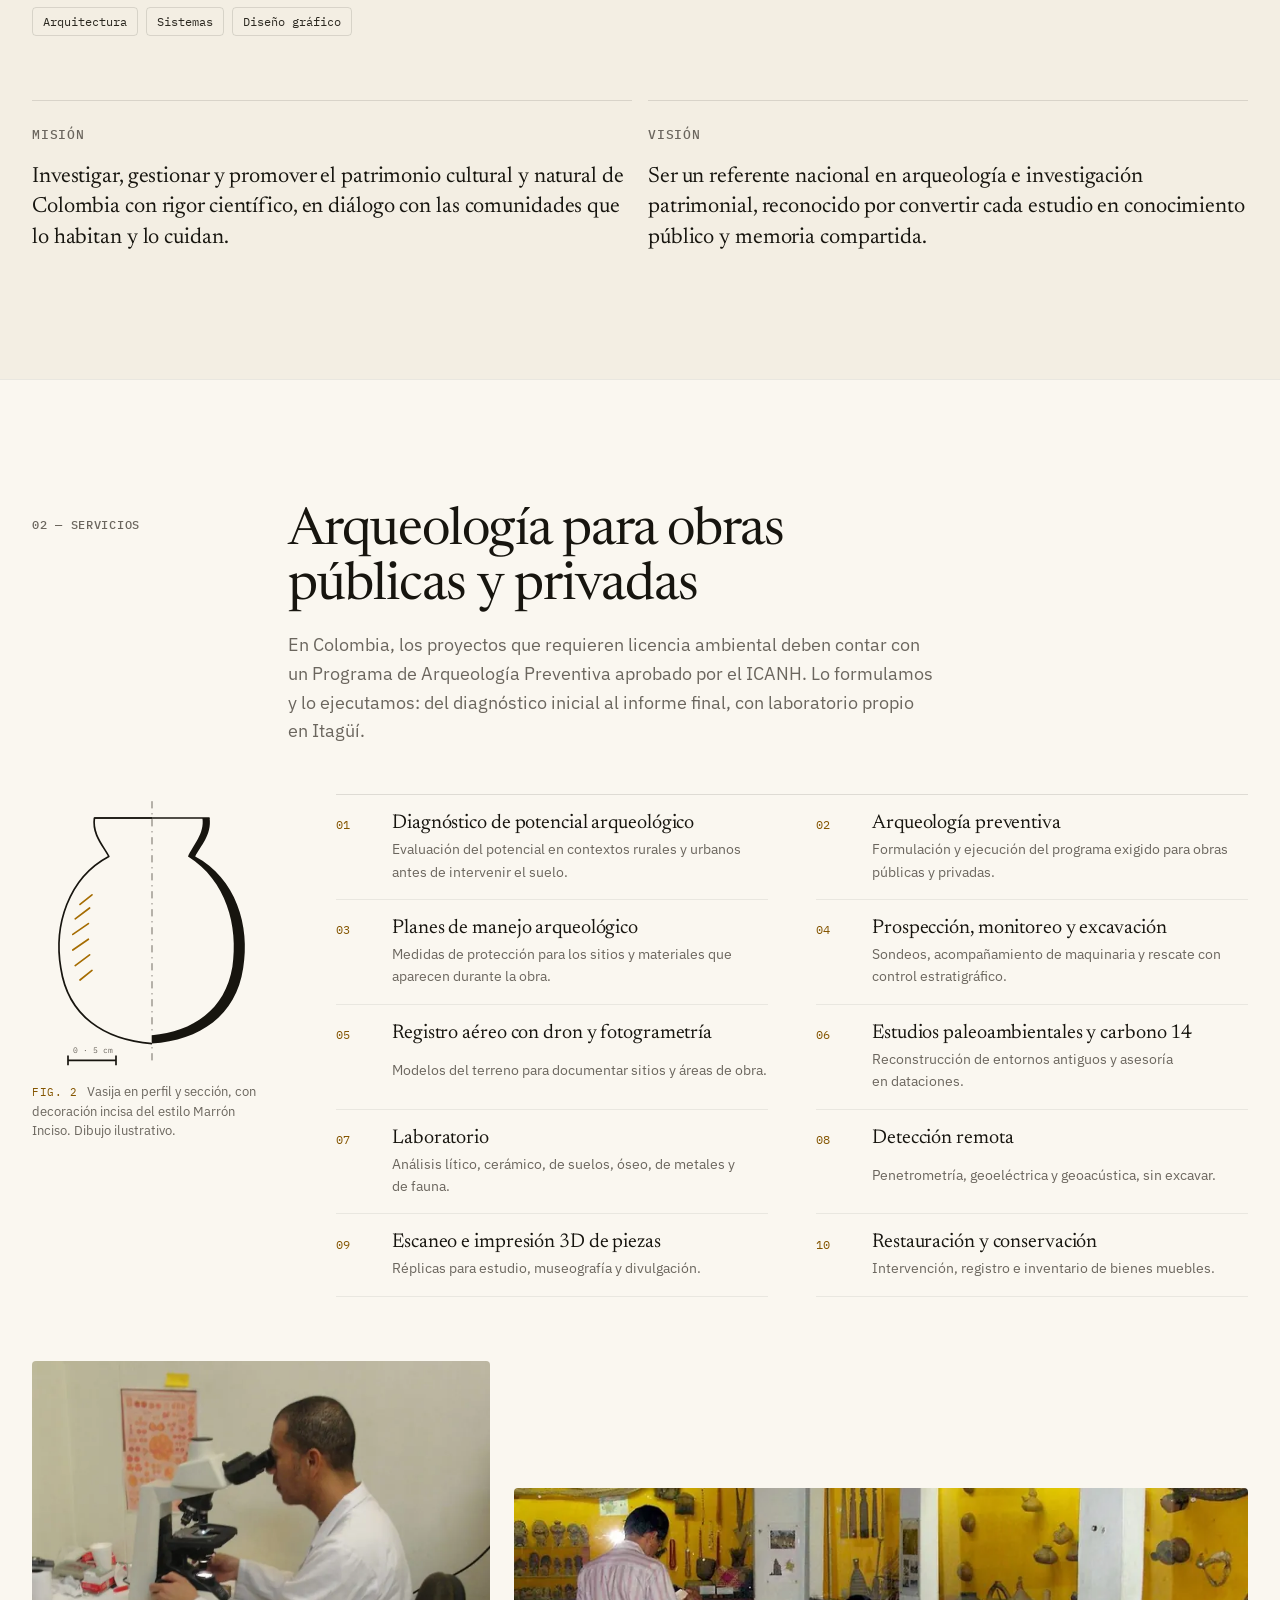
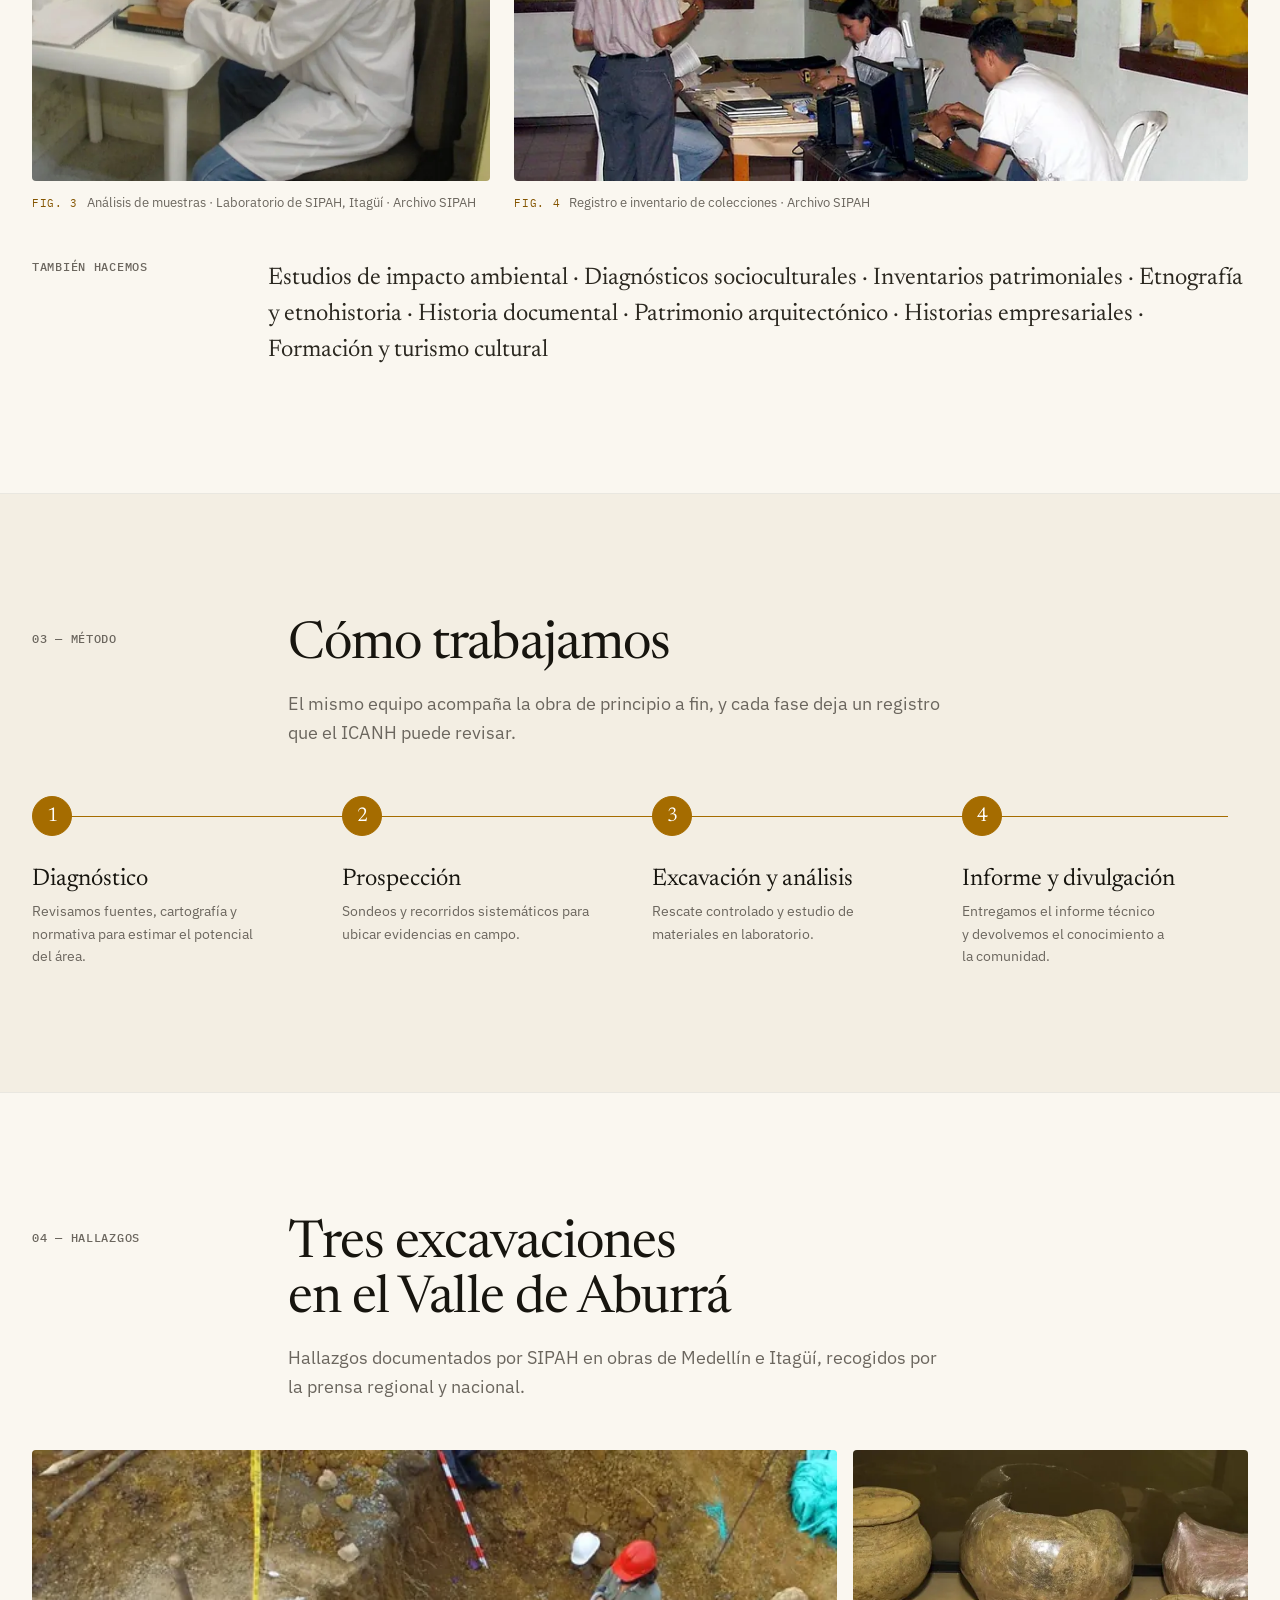
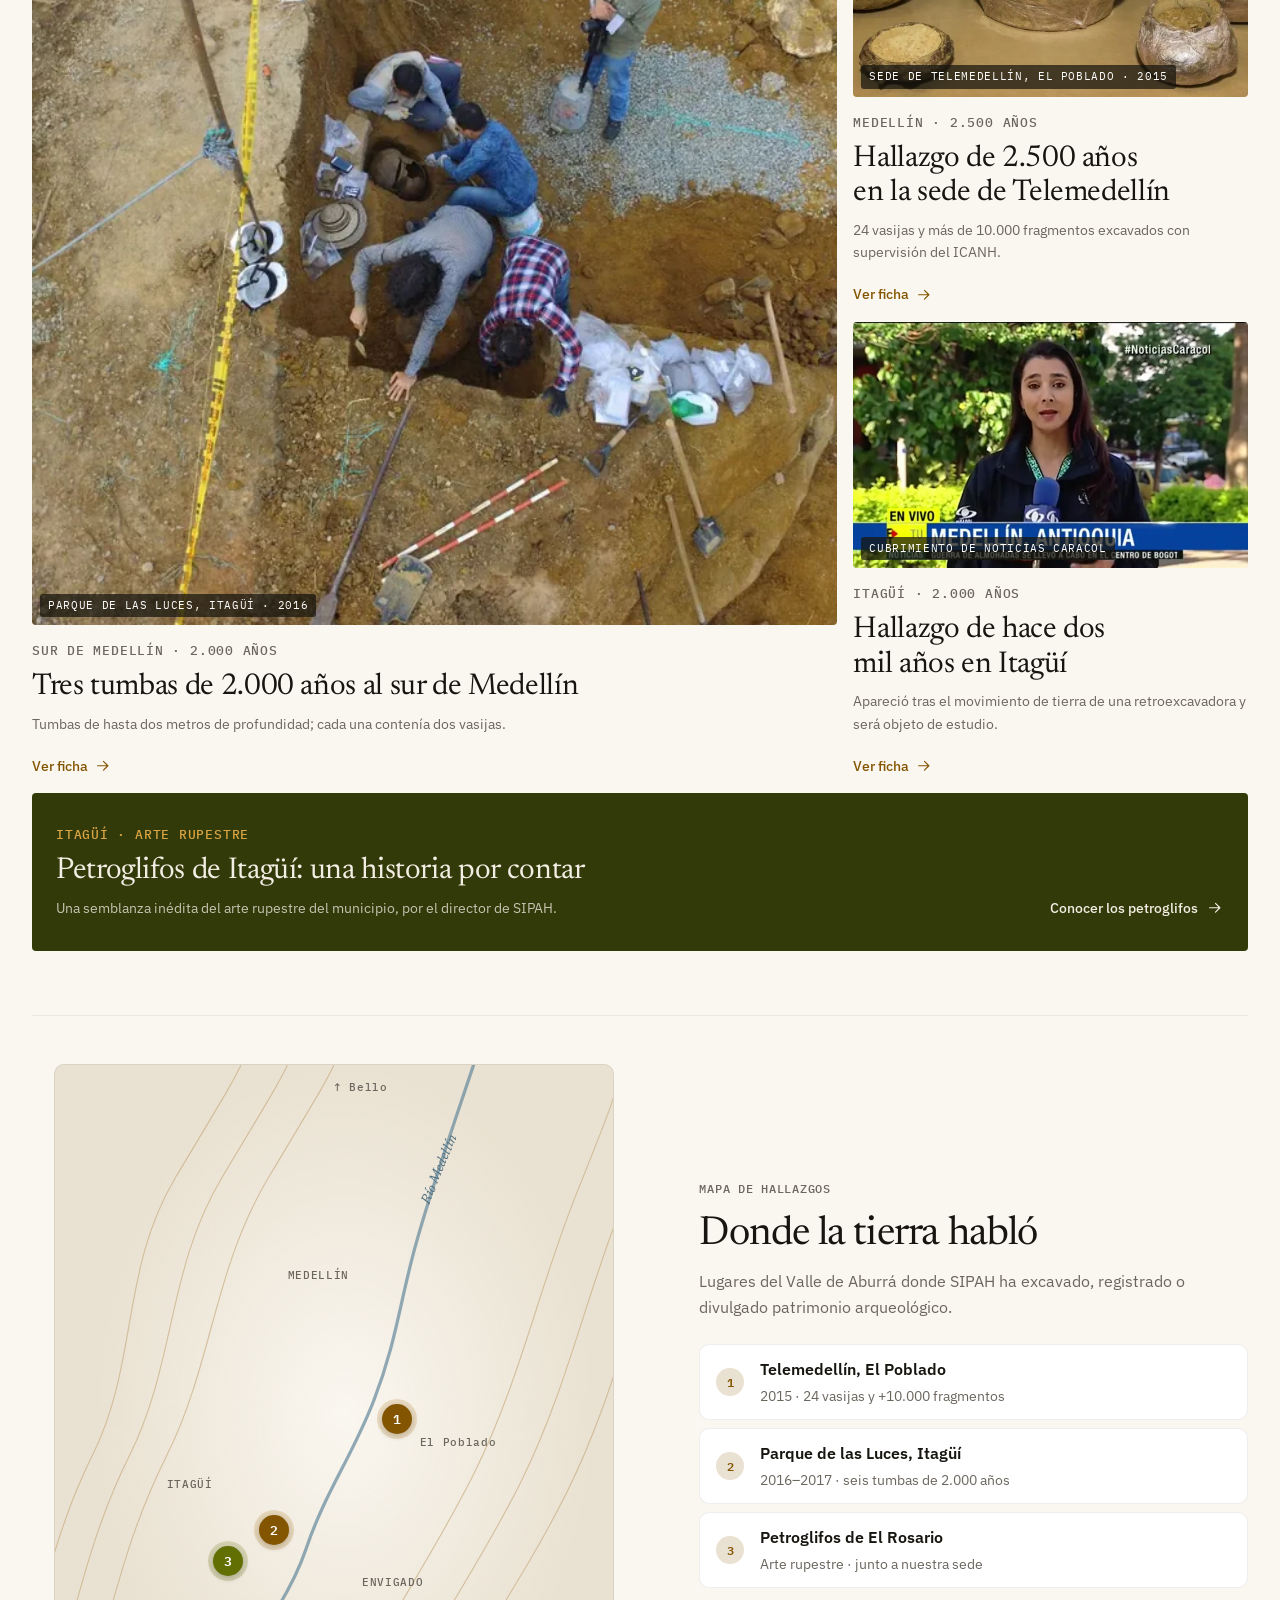
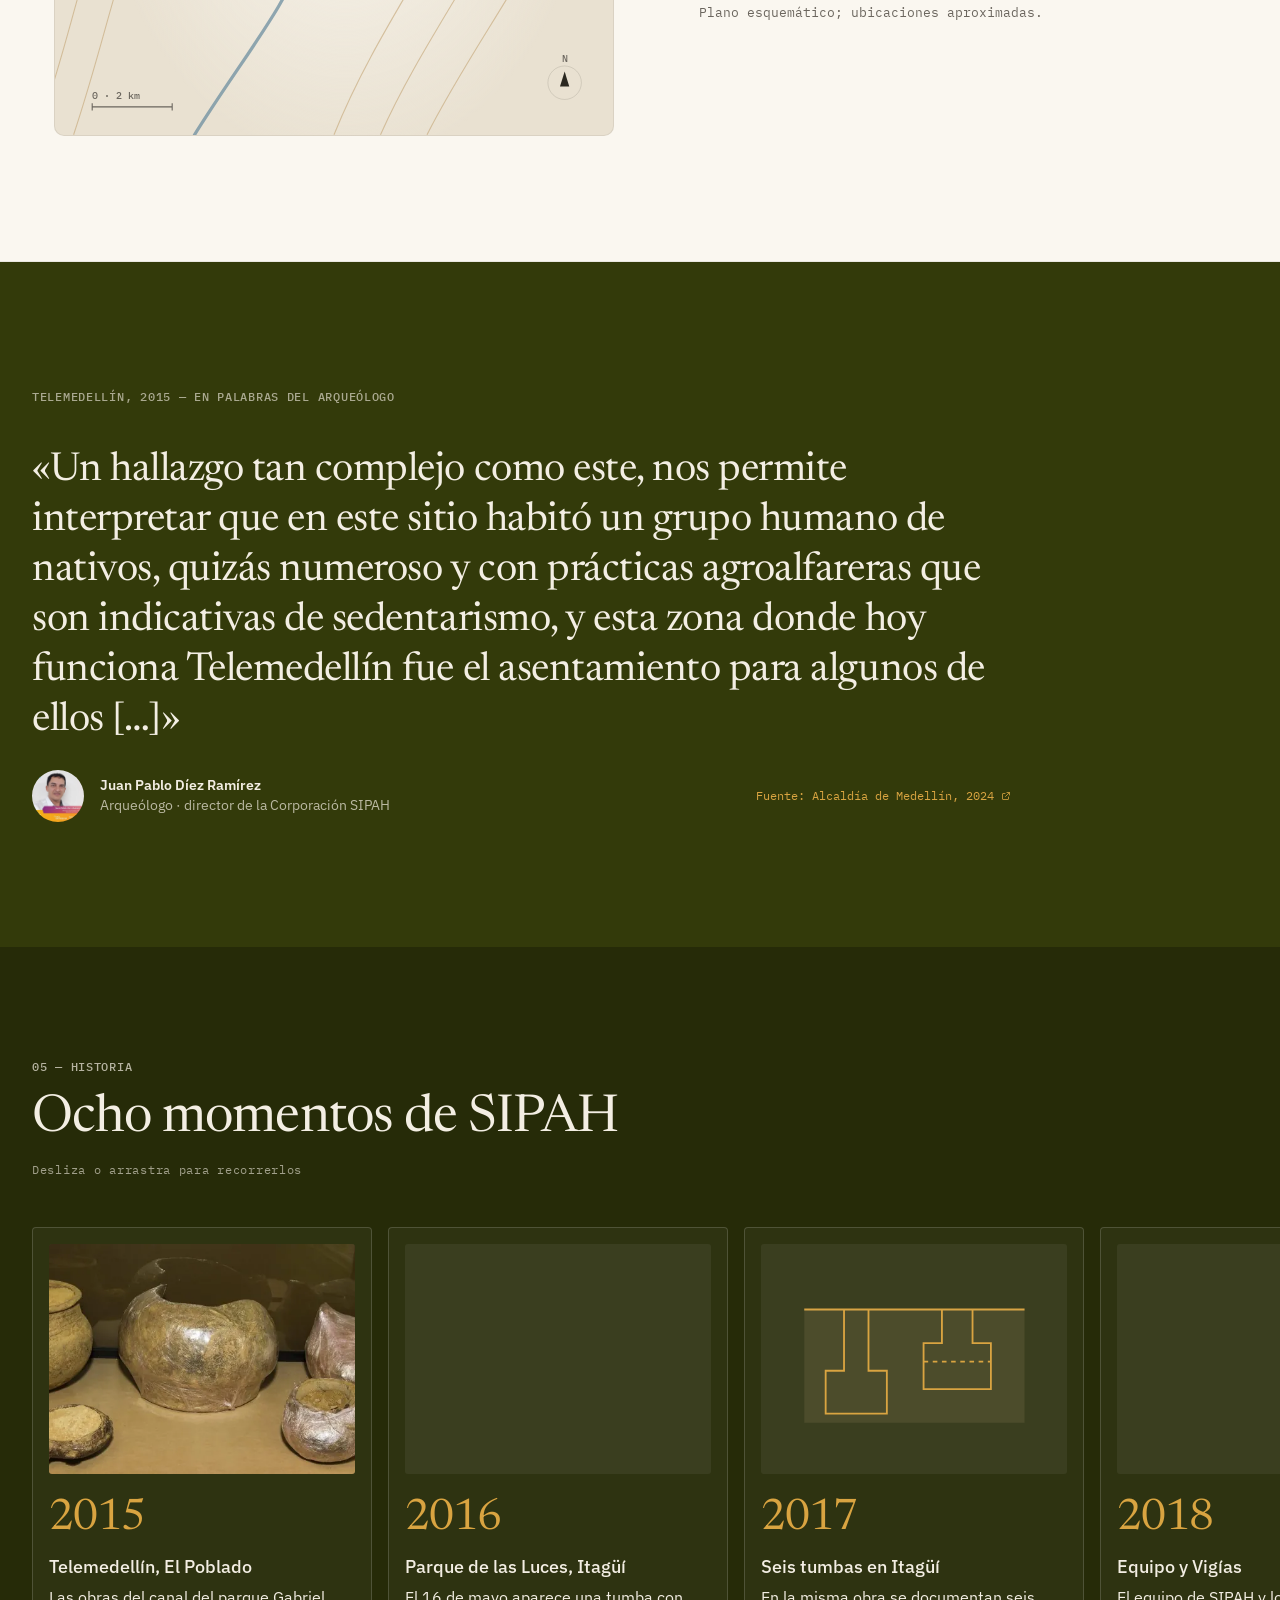
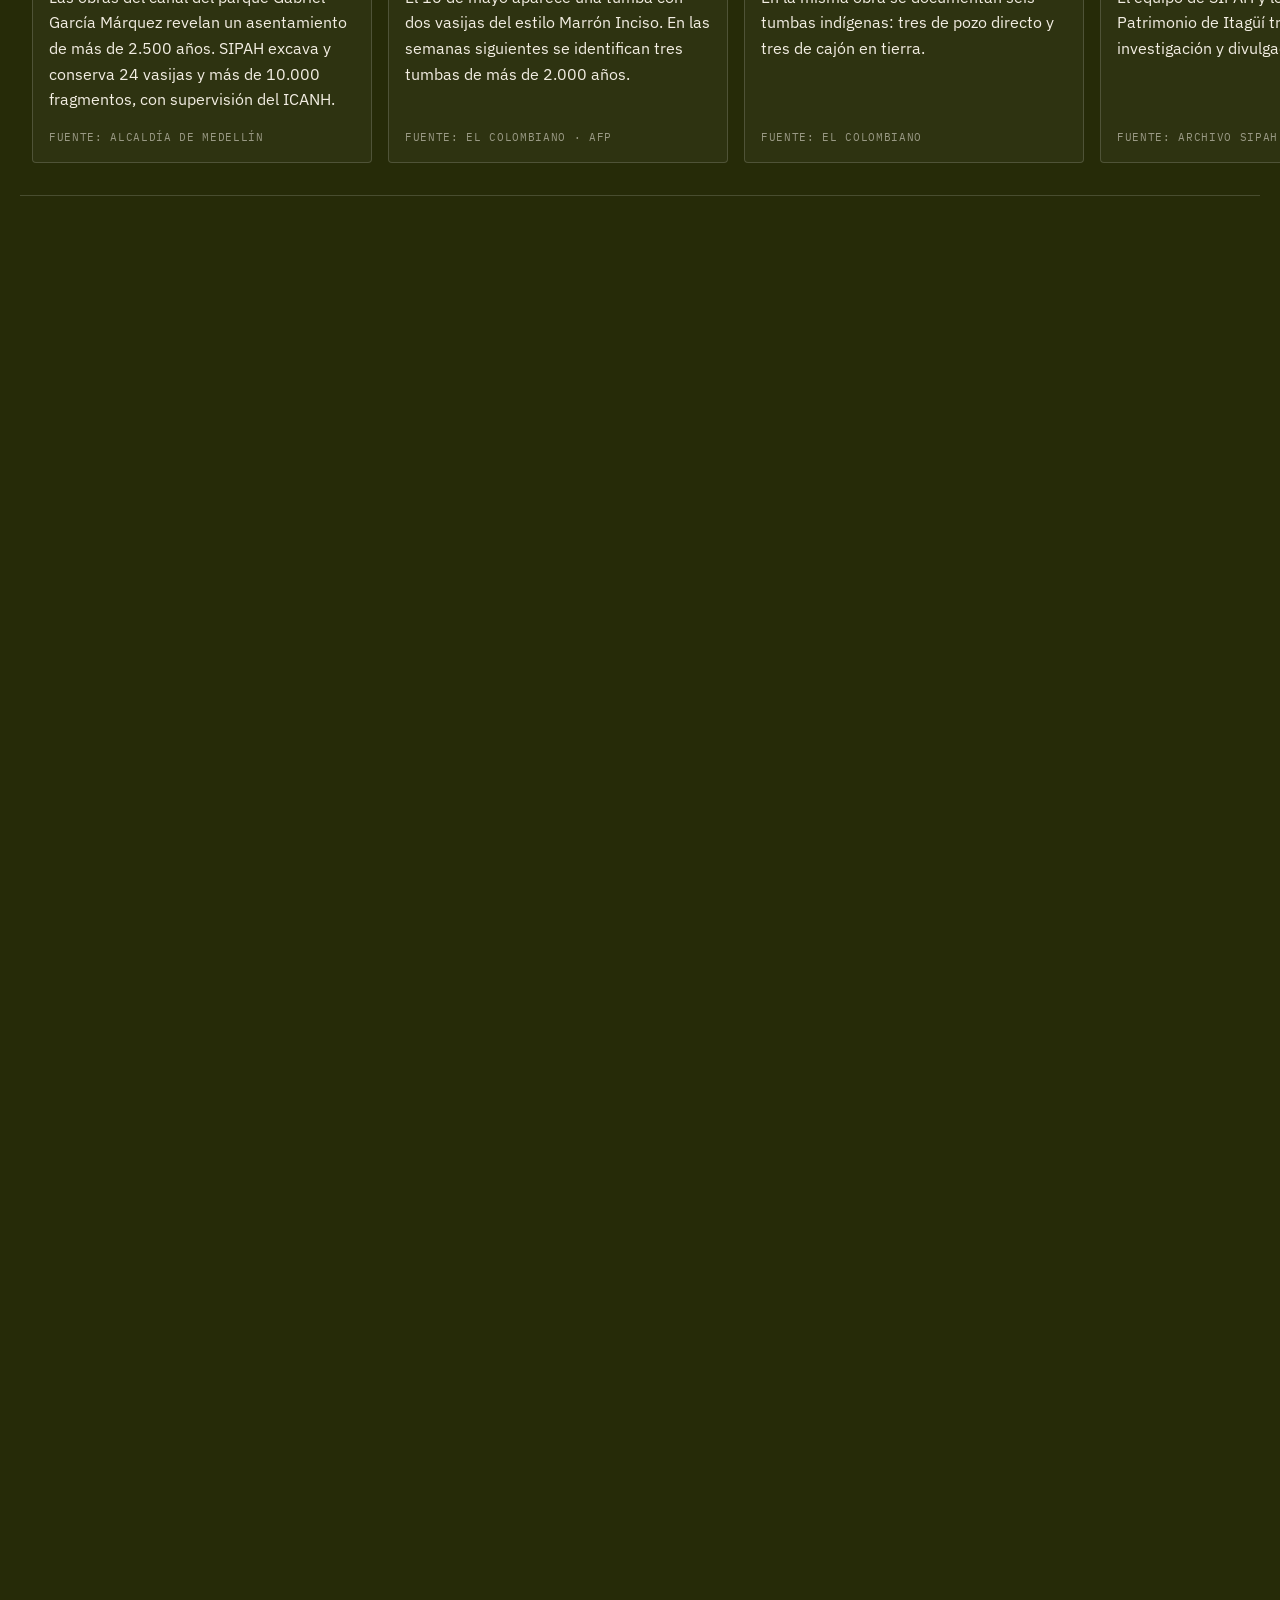
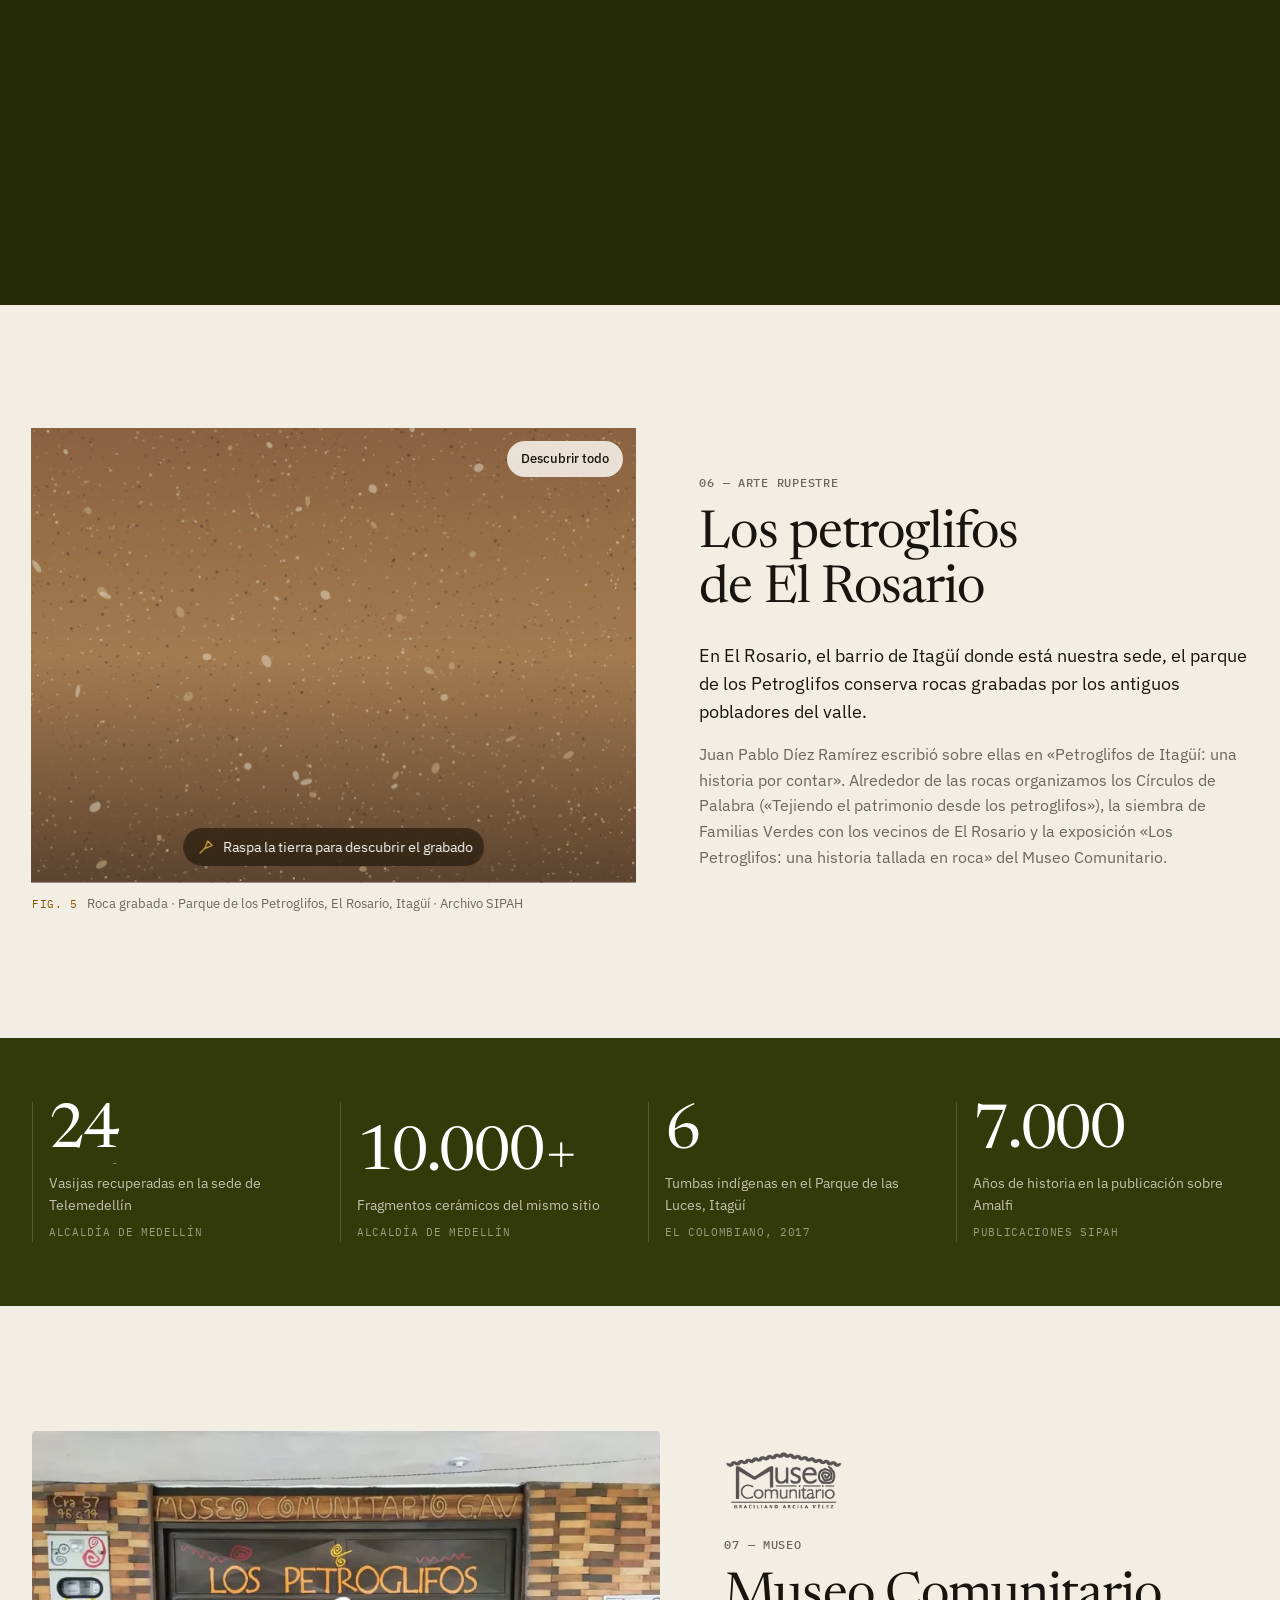
==== commit 8a6524cc: "Botón de modo claro/oscuro, bordes más suaves y fotos optimizadas - theme.js compartido: fija el tem" ====
--- a/index.html
+++ b/index.html
@@ -7,6 +7,8 @@
   <meta name="description" content="SIPAH Corporation: investigación arqueológica, arqueología preventiva, planes de manejo y gestión patrimonial para obras públicas y privadas en Colombia. Sede en Itagüí, Antioquia.">
   <meta name="theme-color" content="#17150F">
   <meta name="color-scheme" content="light dark">
+  <!-- Tema antes del primer pintado (sin destello): elección guardada o la del sistema -->
+  <script src="theme.js"></script>
   <!-- TODO: reemplazar https://www.sipah.org por el dominio definitivo -->
   <link rel="canonical" href="https://www.sipah.org/">
 
@@ -88,6 +90,60 @@
           "closes": "16:30"
         }],
         "sameAs": ["https://www.instagram.com/museocomunitariogav", "https://www.facebook.com/gracilianoarcilavelez.museocomunitario.3", "https://x.com/gav_museo"]
+      },
+      {
+        "@type": "FAQPage",
+        "@id": "https://www.sipah.org/#faq",
+        "mainEntity": [
+          {
+            "@type": "Question",
+            "name": "¿Qué obras necesitan un Programa de Arqueología Preventiva?",
+            "acceptedAnswer": {
+              "@type": "Answer",
+              "text": "Por ley, los proyectos que requieren licencia ambiental deben contar con un Programa de Arqueología Preventiva aprobado por el ICANH antes de intervenir el suelo (Ley 1185 de 2008 y Decreto 138 de 2019). En otros casos puede exigirlo el plan de ordenamiento territorial o el plan de manejo de una zona de interés arqueológico. Si no tienes claro tu caso, lo revisamos contigo."
+            }
+          },
+          {
+            "@type": "Question",
+            "name": "¿Qué pasa si aparece un hallazgo arqueológico durante la obra?",
+            "acceptedAnswer": {
+              "@type": "Answer",
+              "text": "Hay que detener la intervención en ese punto y dar aviso al ICANH, que define cómo continuar. Con un programa de arqueología preventiva en marcha, el equipo arqueológico ya está en la obra para registrar y rescatar el hallazgo con control estratigráfico, y la afectación al cronograma es menor."
+            }
+          },
+          {
+            "@type": "Question",
+            "name": "¿Cuánto tarda un estudio arqueológico?",
+            "acceptedAnswer": {
+              "@type": "Answer",
+              "text": "Depende del área, del potencial arqueológico del terreno y de la fase del proyecto: no es lo mismo un diagnóstico que un rescate. En la cotización te entregamos un cronograma por fases ajustado a tu obra."
+            }
+          },
+          {
+            "@type": "Question",
+            "name": "¿Qué entregan al terminar?",
+            "acceptedAnswer": {
+              "@type": "Answer",
+              "text": "El informe técnico para radicar ante el ICANH, con el registro de campo, la cartografía, los análisis de laboratorio de los materiales y las medidas de manejo. También acompañamos la divulgación del conocimiento con la comunidad cuando el proyecto lo requiere."
+            }
+          },
+          {
+            "@type": "Question",
+            "name": "¿Tienen laboratorio propio?",
+            "acceptedAnswer": {
+              "@type": "Answer",
+              "text": "Sí. En nuestra sede de Itagüí analizamos material lítico, cerámico, óseo, de suelos, metales y fauna, y hacemos registro, inventario, conservación y escaneo 3D de piezas."
+            }
+          },
+          {
+            "@type": "Question",
+            "name": "¿Cómo empiezo?",
+            "acceptedAnswer": {
+              "@type": "Answer",
+              "text": "Responde las tres preguntas del asistente de esta página o escríbenos con la ubicación y el alcance de tu proyecto. Respondemos en un plazo de 2 días hábiles."
+            }
+          }
+        ]
       }
     ]
   }
@@ -110,6 +166,8 @@
       <symbol id="i-clock" viewBox="0 0 24 24"><circle cx="12" cy="12" r="9"/><path d="M12 7v5l3 2"/></symbol>
       <symbol id="i-check" viewBox="0 0 24 24"><path d="M5 12.5l4.5 4.5L19 7.5"/></symbol>
       <symbol id="i-external" viewBox="0 0 24 24"><path d="M14 5h5v5M19 5l-8 8M17 14v4a1 1 0 0 1-1 1H6a1 1 0 0 1-1-1V8a1 1 0 0 1 1-1h4"/></symbol>
+      <symbol id="i-sun" viewBox="0 0 24 24"><circle cx="12" cy="12" r="4"/><path d="M12 2.5v2M12 19.5v2M4.6 4.6l1.4 1.4M18 18l1.4 1.4M2.5 12h2M19.5 12h2M4.6 19.4L6 18M18 6l1.4-1.4"/></symbol>
+      <symbol id="i-moon" viewBox="0 0 24 24"><path d="M20 14.5A8 8 0 0 1 9.5 4a8 8 0 1 0 10.5 10.5z"/></symbol>
       <symbol id="i-pause" viewBox="0 0 24 24"><path fill="currentColor" stroke="none" d="M7 5h3.5v14H7zM13.5 5H17v14h-3.5z"/></symbol>
       <symbol id="i-play" viewBox="0 0 24 24"><path fill="currentColor" stroke="none" d="M8 5.5v13a.8.8 0 0 0 1.2.7l10.4-6.5a.8.8 0 0 0 0-1.4L9.2 4.8A.8.8 0 0 0 8 5.5z"/></symbol>
       <symbol id="i-alert" viewBox="0 0 24 24"><circle cx="12" cy="12" r="9"/><path d="M12 7.5v5.5M12 16.5v.01"/></symbol>
@@ -158,7 +216,11 @@
         <a href="galeria.html">Galería</a>
         <a href="#contacto">Contacto</a>
       </nav>
-      <a class="btn btn--primary btn--sm nav__cta" href="#contacto">Solicitar cotización</a>
+      <a class="btn btn--primary btn--sm nav__cta" href="#contacto" data-track="Menú: cotización">Solicitar cotización</a>
+      <button class="nav__theme" type="button" aria-label="Cambiar a modo oscuro" data-theme-toggle>
+        <svg class="icon i-moon" aria-hidden="true"><use href="#i-moon"/></svg>
+        <svg class="icon i-sun" aria-hidden="true"><use href="#i-sun"/></svg>
+      </button>
       <button class="nav__menu" type="button" aria-label="Abrir menú" aria-controls="drawer" aria-expanded="false" data-drawer-open>
         <svg class="icon" aria-hidden="true"><use href="#i-menu"/></svg>
       </button>
@@ -194,8 +256,8 @@
           <li><strong>ICANH</strong> supervisión en cada programa</li>
         </ul>
         <div class="hero__ctas hero-in" style="--i:4">
-          <a class="btn btn--primary" href="#servicios">Conoce nuestros servicios <svg class="icon" aria-hidden="true"><use href="#i-arrow"/></svg></a>
-          <a class="btn btn--outline-light" href="#contacto">Agenda una visita</a>
+          <a class="btn btn--primary" href="#servicios" data-track="Hero: servicios">Conoce nuestros servicios <svg class="icon" aria-hidden="true"><use href="#i-arrow"/></svg></a>
+          <a class="btn btn--outline-light" href="#contacto" data-track="Hero: agendar visita">Agenda una visita</a>
         </div>
       </div>
       <!-- Indicador de scroll: un punto baja dentro de una cápsula -->
@@ -233,7 +295,7 @@
           </ul>
         </div>
         <figure class="about__media" data-reveal>
-          <img src="img-original/grupo-sipah-2018-ok-1024x683.jpg" alt="Equipo de SIPAH y Vigías del Patrimonio reunidos en 2018" width="1024" height="683" loading="lazy" decoding="async">
+          <img src="img-opt/grupo-sipah-2018-ok-1024x683-800.webp" srcset="img-opt/grupo-sipah-2018-ok-1024x683-480.webp 480w, img-opt/grupo-sipah-2018-ok-1024x683-800.webp 800w, img-opt/grupo-sipah-2018-ok-1024x683-1024.webp 1024w" sizes="(min-width: 1024px) 50vw, 100vw" alt="Equipo de SIPAH y Vigías del Patrimonio reunidos en 2018" width="1024" height="683" loading="lazy" decoding="async">
           <figcaption class="fig"><span class="fig__n">Fig. 1</span> Equipo de SIPAH y Vigías del Patrimonio de Itagüí · 2018 · Archivo SIPAH</figcaption>
         </figure>
       </div>
@@ -296,11 +358,11 @@
 
         <div class="svc__photos" data-reveal-group>
           <figure>
-            <img src="img-original/investigador-768x1024.jpg" alt="Investigador analizando muestras al microscopio en el laboratorio de SIPAH" width="768" height="1024" loading="lazy" decoding="async">
+            <img src="img-opt/investigador-768x1024-768.webp" srcset="img-opt/investigador-768x1024-480.webp 480w, img-opt/investigador-768x1024-768.webp 768w" sizes="(min-width: 1024px) 50vw, 100vw" alt="Investigador analizando muestras al microscopio en el laboratorio de SIPAH" width="768" height="1024" loading="lazy" decoding="async">
             <figcaption class="fig"><span class="fig__n">Fig. 3</span> Análisis de muestras · Laboratorio de SIPAH, Itagüí · Archivo SIPAH</figcaption>
           </figure>
           <figure>
-            <img src="img-original/registro-inventario.jpg" alt="Profesionales registrando e inventariando piezas patrimoniales" width="1272" height="508" loading="lazy" decoding="async">
+            <img src="img-opt/registro-inventario-800.webp" srcset="img-opt/registro-inventario-480.webp 480w, img-opt/registro-inventario-800.webp 800w, img-opt/registro-inventario-1200.webp 1200w, img-opt/registro-inventario-1272.webp 1272w" sizes="(min-width: 1024px) 50vw, 100vw" alt="Profesionales registrando e inventariando piezas patrimoniales" width="1272" height="508" loading="lazy" decoding="async">
             <figcaption class="fig"><span class="fig__n">Fig. 4</span> Registro e inventario de colecciones · Archivo SIPAH</figcaption>
           </figure>
         </div>
@@ -341,7 +403,7 @@
         <div class="projects" data-reveal-group>
           <article class="project project--lg">
             <!-- Datos reales: corporacionsipah.org (noticia del 27/09/2019) -->
-            <div class="project__media"><img src="img-original/colombia4_0d9ebaf0.jpg" alt="Excavación de las tumbas prehispánicas halladas al sur de Medellín" width="1280" height="960" loading="lazy" decoding="async"><span class="project__cap">Parque de las Luces, Itagüí · 2016</span></div>
+            <div class="project__media"><img src="img-opt/colombia4_0d9ebaf0-800.webp" srcset="img-opt/colombia4_0d9ebaf0-480.webp 480w, img-opt/colombia4_0d9ebaf0-800.webp 800w, img-opt/colombia4_0d9ebaf0-1200.webp 1200w, img-opt/colombia4_0d9ebaf0-1280.webp 1280w" sizes="(min-width: 1024px) 50vw, 100vw" alt="Excavación de las tumbas prehispánicas halladas al sur de Medellín" width="1280" height="960" loading="lazy" decoding="async"><span class="project__cap">Parque de las Luces, Itagüí · 2016</span></div>
             <div class="project__body">
               <p class="project__meta">Sur de Medellín · 2.000 años</p>
               <h3>Tres tumbas de 2.000 años al sur de Medellín</h3>
@@ -350,7 +412,7 @@
             </div>
           </article>
           <article class="project">
-            <div class="project__media"><img src="img-original/hallazgo-vasijas-telemedellin.jpg" alt="Vasijas cerámicas precolombinas halladas en la sede de Telemedellín" width="580" height="365" loading="lazy" decoding="async"><span class="project__cap">Sede de Telemedellín, El Poblado · 2015</span></div>
+            <div class="project__media"><img src="img-opt/hallazgo-vasijas-telemedellin-580.webp" srcset="img-opt/hallazgo-vasijas-telemedellin-480.webp 480w, img-opt/hallazgo-vasijas-telemedellin-580.webp 580w" sizes="(min-width: 1024px) 50vw, 100vw" alt="Vasijas cerámicas precolombinas halladas en la sede de Telemedellín" width="580" height="365" loading="lazy" decoding="async"><span class="project__cap">Sede de Telemedellín, El Poblado · 2015</span></div>
             <div class="project__body">
               <p class="project__meta">Medellín · 2.500 años</p>
               <h3>Hallazgo de 2.500 años en la sede de Telemedellín</h3>
@@ -359,7 +421,7 @@
             </div>
           </article>
           <article class="project">
-            <div class="project__media"><img src="img-original/noticia-caracol.jpg" alt="Reportaje de Noticias Caracol sobre el hallazgo arqueológico de hace dos mil años en Itagüí" width="1000" height="562" loading="lazy" decoding="async"><span class="project__cap">Cubrimiento de Noticias Caracol</span></div>
+            <div class="project__media"><img src="img-opt/noticia-caracol-800.webp" srcset="img-opt/noticia-caracol-480.webp 480w, img-opt/noticia-caracol-800.webp 800w, img-opt/noticia-caracol-1000.webp 1000w" sizes="(min-width: 1024px) 50vw, 100vw" alt="Reportaje de Noticias Caracol sobre el hallazgo arqueológico de hace dos mil años en Itagüí" width="1000" height="562" loading="lazy" decoding="async"><span class="project__cap">Cubrimiento de Noticias Caracol</span></div>
             <div class="project__body">
               <p class="project__meta">Itagüí · 2.000 años</p>
               <h3>Hallazgo de hace dos mil años en Itagüí</h3>
@@ -437,7 +499,7 @@
           <p>«Un hallazgo tan complejo como este, nos permite interpretar que en este sitio habitó un grupo humano de nativos, quizás numeroso y con prácticas agroalfareras que son indicativas de sedentarismo, y esta zona donde hoy funciona Telemedellín fue el asentamiento para algunos de ellos […]»</p>
         </blockquote>
         <div class="voice__by">
-          <img src="img-original/3-1-1024x1024.jpeg" alt="" width="1024" height="1024" loading="lazy" decoding="async">
+          <img src="img-opt/3-1-1024x1024-800.webp" srcset="img-opt/3-1-1024x1024-480.webp 480w, img-opt/3-1-1024x1024-800.webp 800w, img-opt/3-1-1024x1024-1024.webp 1024w" sizes="52px" alt="" width="1024" height="1024" loading="lazy" decoding="async">
           <p><strong>Juan Pablo Díez Ramírez</strong><span>Arqueólogo · director de la Corporación SIPAH</span></p>
           <a class="voice__src" href="https://www.medellin.gov.co/es/sala-de-prensa/noticias/hallados-yacimientos-arqueologicos-en-zona-del-canal-telemedellin/" target="_blank" rel="noopener">Fuente: Alcaldía de Medellín, 2024 <svg class="icon" aria-hidden="true"><use href="#i-external"/></svg></a>
         </div>
@@ -456,14 +518,14 @@
         </header>
         <ol class="timeline__track" data-timeline-track>
           <li class="era">
-            <div class="era__media"><img src="img-original/hallazgo-vasijas-telemedellin.jpg" alt="" width="580" height="365" loading="lazy" decoding="async"></div>
+            <div class="era__media"><img src="img-opt/hallazgo-vasijas-telemedellin-580.webp" srcset="img-opt/hallazgo-vasijas-telemedellin-480.webp 480w, img-opt/hallazgo-vasijas-telemedellin-580.webp 580w" sizes="(min-width: 768px) 340px, 80vw" alt="" width="580" height="365" loading="lazy" decoding="async"></div>
             <p class="era__date">2015</p>
             <h3>Telemedellín, El Poblado</h3>
             <p>Las obras del canal del parque Gabriel García Márquez revelan un asentamiento de más de 2.500 años. SIPAH excava y conserva 24 vasijas y más de 10.000 fragmentos, con supervisión del ICANH.</p>
             <p class="era__src">Fuente: Alcaldía de Medellín</p>
           </li>
           <li class="era">
-            <div class="era__media"><img src="img-original/colombia4_0d9ebaf0.jpg" alt="" width="1280" height="960" loading="lazy" decoding="async"></div>
+            <div class="era__media"><img src="img-opt/colombia4_0d9ebaf0-800.webp" srcset="img-opt/colombia4_0d9ebaf0-480.webp 480w, img-opt/colombia4_0d9ebaf0-800.webp 800w, img-opt/colombia4_0d9ebaf0-1200.webp 1200w, img-opt/colombia4_0d9ebaf0-1280.webp 1280w" sizes="(min-width: 768px) 340px, 80vw" alt="" width="1280" height="960" loading="lazy" decoding="async"></div>
             <p class="era__date">2016</p>
             <h3>Parque de las Luces, Itagüí</h3>
             <p>El 16 de mayo aparece una tumba con dos vasijas del estilo Marrón Inciso. En las semanas siguientes se identifican tres tumbas de más de 2.000 años.</p>
@@ -479,35 +541,35 @@
             <p class="era__src">Fuente: El Colombiano</p>
           </li>
           <li class="era">
-            <div class="era__media"><img src="img-original/grupo-sipah-2018-ok-1024x683.jpg" alt="" width="1024" height="683" loading="lazy" decoding="async"></div>
+            <div class="era__media"><img src="img-opt/grupo-sipah-2018-ok-1024x683-800.webp" srcset="img-opt/grupo-sipah-2018-ok-1024x683-480.webp 480w, img-opt/grupo-sipah-2018-ok-1024x683-800.webp 800w, img-opt/grupo-sipah-2018-ok-1024x683-1024.webp 1024w" sizes="(min-width: 768px) 340px, 80vw" alt="" width="1024" height="683" loading="lazy" decoding="async"></div>
             <p class="era__date">2018</p>
             <h3>Equipo y Vigías</h3>
             <p>El equipo de SIPAH y los Vigías del Patrimonio de Itagüí trabajan juntos en investigación y divulgación.</p>
             <p class="era__src">Fuente: Archivo SIPAH</p>
           </li>
           <li class="era">
-            <div class="era__media"><img src="img-original/familias-verdes.jpg" alt="" width="1600" height="1067" loading="lazy" decoding="async"></div>
+            <div class="era__media"><img src="img-opt/familias-verdes-800.webp" srcset="img-opt/familias-verdes-480.webp 480w, img-opt/familias-verdes-800.webp 800w, img-opt/familias-verdes-1200.webp 1200w, img-opt/familias-verdes-1600.webp 1600w" sizes="(min-width: 768px) 340px, 80vw" alt="" width="1600" height="1067" loading="lazy" decoding="async"></div>
             <p class="era__date">2019</p>
             <h3>Familias Verdes</h3>
             <p>Siembra con la comunidad del barrio El Rosario en el parque de los Petroglifos, el 24 de octubre.</p>
             <p class="era__src">Fuente: corporacionsipah.org</p>
           </li>
           <li class="era">
-            <div class="era__media"><img src="img-original/19_05_21_conversa_internacional.jpeg" alt="" width="861" height="843" loading="lazy" decoding="async"></div>
+            <div class="era__media"><img src="img-opt/19_05_21_conversa_internacional-800.webp" srcset="img-opt/19_05_21_conversa_internacional-480.webp 480w, img-opt/19_05_21_conversa_internacional-800.webp 800w, img-opt/19_05_21_conversa_internacional-861.webp 861w" sizes="(min-width: 768px) 340px, 80vw" alt="" width="861" height="843" loading="lazy" decoding="async"></div>
             <p class="era__date">2021</p>
             <h3>Conversatorios en línea</h3>
             <p>Ronda Latinoamericana de museos el 19 de mayo y conversatorios del Mes del Patrimonio en septiembre.</p>
             <p class="era__src">Fuente: Archivo SIPAH</p>
           </li>
           <li class="era">
-            <div class="era__media"><img src="img-original/valor-agregado.jpg" alt="" width="768" height="1086" loading="lazy" decoding="async"></div>
+            <div class="era__media"><img src="img-opt/valor-agregado-768.webp" srcset="img-opt/valor-agregado-480.webp 480w, img-opt/valor-agregado-768.webp 768w" sizes="(min-width: 768px) 340px, 80vw" alt="" width="768" height="1086" loading="lazy" decoding="async"></div>
             <p class="era__date">2022</p>
             <h3>Valor Agregado</h3>
             <p>Exposición temporal en el Museo Comunitario G.A.V., inaugurada el 26 de febrero. Ganadora de la convocatoria de estímulos del Ministerio de Cultura.</p>
             <p class="era__src">Fuente: Archivo SIPAH</p>
           </li>
           <li class="era era--now">
-            <div class="era__media"><img src="img-original/poster-icom.jpg" alt="" width="900" height="1348" loading="lazy" decoding="async"></div>
+            <div class="era__media"><img src="img-opt/poster-icom-800.webp" srcset="img-opt/poster-icom-480.webp 480w, img-opt/poster-icom-800.webp 800w, img-opt/poster-icom-900.webp 900w" sizes="(min-width: 768px) 340px, 80vw" alt="" width="900" height="1348" loading="lazy" decoding="async"></div>
             <p class="era__date">2023</p>
             <h3>Día Internacional de los Museos</h3>
             <p>El 18 de mayo abre la exposición «Historias, mitos y patrimonio arqueológico de La Loma y El Rosario».</p>
@@ -526,7 +588,7 @@
              El botón la retira de una vez (teclado y lectores de pantalla). -->
         <figure class="petro__media" data-dig>
           <div class="dig">
-            <img src="img-original/petroglifo.jpeg" alt="Roca con grabados prehispánicos en el parque de los Petroglifos de El Rosario, Itagüí" width="720" height="540" loading="lazy" decoding="async">
+            <img src="img-opt/petroglifo-720.webp" srcset="img-opt/petroglifo-480.webp 480w, img-opt/petroglifo-720.webp 720w" sizes="(min-width: 1024px) 50vw, 100vw" alt="Roca con grabados prehispánicos en el parque de los Petroglifos de El Rosario, Itagüí" width="720" height="540" loading="lazy" decoding="async">
             <canvas class="dig__soil" aria-hidden="true" data-dig-canvas></canvas>
             <p class="dig__hint" aria-hidden="true" data-dig-hint><svg class="icon"><use href="#i-trowel"/></svg>Raspa la tierra para descubrir el grabado</p>
             <button class="dig__all" type="button" data-dig-all>Descubrir todo</button>
@@ -559,7 +621,7 @@
       <div class="container">
         <div class="museum">
           <figure class="museum__media" data-reveal>
-            <img src="img-original/Foto-Museo-1024x768.jpeg" alt="Fachada del Museo Comunitario con la exposición Los Petroglifos, una historia tallada en roca" width="1024" height="768" loading="lazy" decoding="async">
+            <img src="img-opt/Foto-Museo-1024x768-800.webp" srcset="img-opt/Foto-Museo-1024x768-480.webp 480w, img-opt/Foto-Museo-1024x768-800.webp 800w, img-opt/Foto-Museo-1024x768-1024.webp 1024w" sizes="(min-width: 1024px) 50vw, 100vw" alt="Fachada del Museo Comunitario con la exposición Los Petroglifos, una historia tallada en roca" width="1024" height="768" loading="lazy" decoding="async">
             <figcaption class="fig"><span class="fig__n">Fig. 6</span> Entrada del museo con la exposición «Los Petroglifos: una historia tallada en roca» · El Rosario, Itagüí</figcaption>
           </figure>
           <div class="museum__info" data-reveal>
@@ -581,17 +643,17 @@
 
         <ul class="programs" data-reveal-group>
           <li class="program">
-            <div class="program__media"><img src="img-original/2-1-1024x1024.jpeg" alt="Afiche de la charla Museos y comunidad con estudiantes frente al museo" width="1024" height="1024" loading="lazy" decoding="async"></div>
+            <div class="program__media"><img src="img-opt/2-1-1024x1024-800.webp" srcset="img-opt/2-1-1024x1024-480.webp 480w, img-opt/2-1-1024x1024-800.webp 800w, img-opt/2-1-1024x1024-1024.webp 1024w" sizes="(min-width: 1024px) 33vw, (min-width: 768px) 50vw, 100vw" alt="Afiche de la charla Museos y comunidad con estudiantes frente al museo" width="1024" height="1024" loading="lazy" decoding="async"></div>
             <h3>Museo Virtual</h3>
             <p>Charlas y recorridos en línea, como «Museos y comunidad: experiencias significativas desde la Corporación SIPAH».</p>
           </li>
           <li class="program">
-            <div class="program__media"><img src="img-original/4-1-1024x1024.jpeg" alt="Motomuseo itinerante de SIPAH, un triciclo rojo adaptado como museo móvil" width="1024" height="1024" loading="lazy" decoding="async"></div>
+            <div class="program__media"><img src="img-opt/4-1-1024x1024-800.webp" srcset="img-opt/4-1-1024x1024-480.webp 480w, img-opt/4-1-1024x1024-800.webp 800w, img-opt/4-1-1024x1024-1024.webp 1024w" sizes="(min-width: 1024px) 33vw, (min-width: 768px) 50vw, 100vw" alt="Motomuseo itinerante de SIPAH, un triciclo rojo adaptado como museo móvil" width="1024" height="1024" loading="lazy" decoding="async"></div>
             <h3>Motomuseo itinerante</h3>
             <p>Un triciclo convertido en vitrina que lleva piezas y relatos a barrios, colegios y eventos.</p>
           </li>
           <li class="program">
-            <div class="program__media"><img src="img-original/tallerista.jpg" alt="Tallerista acompañando a niñas en una actividad de la ludoteca patrimonial" width="789" height="618" loading="lazy" decoding="async"></div>
+            <div class="program__media"><img src="img-opt/tallerista-789.webp" srcset="img-opt/tallerista-480.webp 480w, img-opt/tallerista-789.webp 789w" sizes="(min-width: 1024px) 33vw, (min-width: 768px) 50vw, 100vw" alt="Tallerista acompañando a niñas en una actividad de la ludoteca patrimonial" width="789" height="618" loading="lazy" decoding="async"></div>
             <h3>Ludoteca patrimonial</h3>
             <p>Talleres y juegos para que niñas y niños se acerquen a la historia de su barrio.</p>
           </li>
@@ -600,11 +662,11 @@
         <div class="exhibits" data-reveal-group>
           <h3 class="exhibits__title">Exposiciones recientes</h3>
           <figure class="exhibit">
-            <img src="img-original/poster-icom.jpg" alt="Afiche del Día Internacional de los Museos 2023: exposición Historias, mitos y patrimonio arqueológico de La Loma y El Rosario" width="900" height="1348" loading="lazy" decoding="async">
+            <img src="img-opt/poster-icom-800.webp" srcset="img-opt/poster-icom-480.webp 480w, img-opt/poster-icom-800.webp 800w, img-opt/poster-icom-900.webp 900w" sizes="(min-width: 768px) 25vw, 50vw" alt="Afiche del Día Internacional de los Museos 2023: exposición Historias, mitos y patrimonio arqueológico de La Loma y El Rosario" width="900" height="1348" loading="lazy" decoding="async">
             <figcaption class="fig"><span class="fig__n">18 may 2023</span> «Historias, mitos y patrimonio arqueológico de La Loma y El Rosario» · Día Internacional de los Museos</figcaption>
           </figure>
           <figure class="exhibit">
-            <img src="img-original/valor-agregado.jpg" alt="Afiche de la exposición temporal Valor Agregado en el Museo Comunitario Graciliano Arcila Vélez" width="768" height="1086" loading="lazy" decoding="async">
+            <img src="img-opt/valor-agregado-768.webp" srcset="img-opt/valor-agregado-480.webp 480w, img-opt/valor-agregado-768.webp 768w" sizes="(min-width: 768px) 25vw, 50vw" alt="Afiche de la exposición temporal Valor Agregado en el Museo Comunitario Graciliano Arcila Vélez" width="768" height="1086" loading="lazy" decoding="async">
             <figcaption class="fig"><span class="fig__n">26 feb 2022</span> «Valor Agregado» · Ganadora de la convocatoria de estímulos del Ministerio de Cultura</figcaption>
           </figure>
         </div>
@@ -971,7 +1033,7 @@
         <ul class="books" data-reveal-group>
           <li class="book">
             <div class="book__cover book__cover--img">
-              <img src="img-original/mar-y-selva.jpg" alt="Ilustración Naturaleza, mar y cultura: el origen de lo que somos, sobre el municipio de Arboletes" width="1600" height="568" loading="lazy" decoding="async">
+              <img src="img-opt/mar-y-selva-800.webp" srcset="img-opt/mar-y-selva-480.webp 480w, img-opt/mar-y-selva-800.webp 800w, img-opt/mar-y-selva-1200.webp 1200w, img-opt/mar-y-selva-1600.webp 1600w" sizes="(min-width: 768px) 40vw, 100vw" alt="Ilustración Naturaleza, mar y cultura: el origen de lo que somos, sobre el municipio de Arboletes" width="1600" height="568" loading="lazy" decoding="async">
               <span class="book__title">Memorias y patrimonio cultural del municipio de Arboletes</span>
             </div>
             <p class="book__meta">Arboletes, Antioquia</p>
@@ -1011,7 +1073,7 @@
         <div class="news" data-reveal-group>
           <article class="news-card news-card--feature">
             <a class="news-card__link" href="https://corporacionsipah.org/2019/10/24/familias-verdes/" target="_blank" rel="noopener">
-              <div class="news-card__media"><img src="img-original/familias-verdes.jpg" alt="Niñas y niños de El Rosario en la actividad de siembra Familias Verdes" width="1600" height="1067" loading="lazy" decoding="async"></div>
+              <div class="news-card__media"><img src="img-opt/familias-verdes-800.webp" srcset="img-opt/familias-verdes-480.webp 480w, img-opt/familias-verdes-800.webp 800w, img-opt/familias-verdes-1200.webp 1200w, img-opt/familias-verdes-1600.webp 1600w" sizes="(min-width: 1024px) 33vw, (min-width: 768px) 50vw, 100vw" alt="Niñas y niños de El Rosario en la actividad de siembra Familias Verdes" width="1600" height="1067" loading="lazy" decoding="async"></div>
               <div class="news-card__body">
                 <p class="news-card__meta"><span class="news-card__tag">Corporación SIPAH</span><time datetime="2019-10-24">24 de octubre de 2019</time></p>
                 <h3 class="news-card__title">Familias Verdes</h3>
@@ -1025,7 +1087,7 @@
             <li class="news-card">
               <!-- Enlace directo al artículo de prensa original (no a la página de SIPAH) -->
               <a class="news-card__link" href="https://www.elcolombiano.com/antioquia/tumba-indigena-de-mas-de-2-000-anos-fue-encontrada-en-itagui-MF4171824" target="_blank" rel="noopener">
-                <div class="news-card__media"><img src="img-original/noticia-caracol.jpg" alt="" width="1000" height="562" loading="lazy" decoding="async"></div>
+                <div class="news-card__media"><img src="img-opt/noticia-caracol-800.webp" srcset="img-opt/noticia-caracol-480.webp 480w, img-opt/noticia-caracol-800.webp 800w, img-opt/noticia-caracol-1000.webp 1000w" sizes="(min-width: 1024px) 33vw, (min-width: 768px) 50vw, 100vw" alt="" width="1000" height="562" loading="lazy" decoding="async"></div>
                 <div class="news-card__body">
                   <p class="news-card__meta"><span class="news-card__tag">El Colombiano</span><time datetime="2016-05-19">19 may 2016</time></p>
                   <h3 class="news-card__title">Tumba indígena de más de 2.000 años fue encontrada en Itagüí</h3>
@@ -1035,7 +1097,7 @@
             </li>
             <li class="news-card">
               <a class="news-card__link" href="https://artdaily.com/news/87817/Pre-Hispanic-tombs-found-in-Colombia-are-over-2-000-ye" target="_blank" rel="noopener" hreflang="en">
-                <div class="news-card__media"><img src="img-original/colombia4_0d9ebaf0.jpg" alt="" width="1280" height="960" loading="lazy" decoding="async"></div>
+                <div class="news-card__media"><img src="img-opt/colombia4_0d9ebaf0-800.webp" srcset="img-opt/colombia4_0d9ebaf0-480.webp 480w, img-opt/colombia4_0d9ebaf0-800.webp 800w, img-opt/colombia4_0d9ebaf0-1200.webp 1200w, img-opt/colombia4_0d9ebaf0-1280.webp 1280w" sizes="(min-width: 1024px) 33vw, (min-width: 768px) 50vw, 100vw" alt="" width="1280" height="960" loading="lazy" decoding="async"></div>
                 <div class="news-card__body">
                   <p class="news-card__meta"><span class="news-card__tag">AFP · en inglés</span><time datetime="2016-06">jun 2016</time></p>
                   <h3 class="news-card__title">Hallan 3 tumbas de más de 2.000 años en el área metropolitana de Medellín</h3>
@@ -1045,7 +1107,7 @@
             </li>
             <li class="news-card">
               <a class="news-card__link" href="https://www.medellin.gov.co/es/sala-de-prensa/noticias/hallados-yacimientos-arqueologicos-en-zona-del-canal-telemedellin/" target="_blank" rel="noopener">
-                <div class="news-card__media"><img src="img-original/hallazgo-vasijas-telemedellin.jpg" alt="" width="580" height="365" loading="lazy" decoding="async"></div>
+                <div class="news-card__media"><img src="img-opt/hallazgo-vasijas-telemedellin-580.webp" srcset="img-opt/hallazgo-vasijas-telemedellin-480.webp 480w, img-opt/hallazgo-vasijas-telemedellin-580.webp 580w" sizes="(min-width: 1024px) 33vw, (min-width: 768px) 50vw, 100vw" alt="" width="580" height="365" loading="lazy" decoding="async"></div>
                 <div class="news-card__body">
                   <p class="news-card__meta"><span class="news-card__tag">Alcaldía de Medellín</span><time datetime="2024-03-20">20 mar 2024</time></p>
                   <h3 class="news-card__title">Hallados yacimientos arqueológicos en zona del canal Telemedellín</h3>
@@ -1055,7 +1117,7 @@
             </li>
             <li class="news-card">
               <a class="news-card__link" href="https://corporacionsipah.org/2019/09/27/petroglifos-de-itagui-una-historia-por-contar/" target="_blank" rel="noopener">
-                <div class="news-card__media"><img src="img-original/petroglifo.jpeg" alt="" width="720" height="540" loading="lazy" decoding="async"></div>
+                <div class="news-card__media"><img src="img-opt/petroglifo-720.webp" srcset="img-opt/petroglifo-480.webp 480w, img-opt/petroglifo-720.webp 720w" sizes="(min-width: 1024px) 33vw, (min-width: 768px) 50vw, 100vw" alt="" width="720" height="540" loading="lazy" decoding="async"></div>
                 <div class="news-card__body">
                   <p class="news-card__meta"><span class="news-card__tag">Corporación SIPAH</span><time datetime="2019-09-27">27 sep 2019</time></p>
                   <h3 class="news-card__title">Petroglifos de Itagüí: una historia por contar</h3>
@@ -1082,25 +1144,25 @@
         <ul class="gteaser" data-reveal-group>
           <li>
             <a class="gteaser__item" href="galeria.html#tumbas-sur-medellin">
-              <img src="img-original/colombia4_0d9ebaf0.jpg" alt="Excavación de las tumbas prehispánicas halladas al sur de Medellín" width="1280" height="960" loading="lazy" decoding="async">
+              <img src="img-opt/colombia4_0d9ebaf0-800.webp" srcset="img-opt/colombia4_0d9ebaf0-480.webp 480w, img-opt/colombia4_0d9ebaf0-800.webp 800w, img-opt/colombia4_0d9ebaf0-1200.webp 1200w, img-opt/colombia4_0d9ebaf0-1280.webp 1280w" sizes="(min-width: 768px) 25vw, 50vw" alt="Excavación de las tumbas prehispánicas halladas al sur de Medellín" width="1280" height="960" loading="lazy" decoding="async">
               <span class="gteaser__label">Tres tumbas de 2.000 años</span>
             </a>
           </li>
           <li>
             <a class="gteaser__item" href="galeria.html#petroglifo">
-              <img src="img-original/petroglifo.jpeg" alt="Petroglifo con figuras talladas en roca en Itagüí" width="720" height="540" loading="lazy" decoding="async">
+              <img src="img-opt/petroglifo-720.webp" srcset="img-opt/petroglifo-480.webp 480w, img-opt/petroglifo-720.webp 720w" sizes="(min-width: 768px) 25vw, 50vw" alt="Petroglifo con figuras talladas en roca en Itagüí" width="720" height="540" loading="lazy" decoding="async">
               <span class="gteaser__label">Espirales en la ladera</span>
             </a>
           </li>
           <li>
             <a class="gteaser__item" href="galeria.html#motomuseo">
-              <img src="img-original/4-1-1024x1024.jpeg" alt="Motomuseo itinerante de SIPAH, triciclo rojo adaptado como museo móvil" width="1024" height="1024" loading="lazy" decoding="async">
+              <img src="img-opt/4-1-1024x1024-800.webp" srcset="img-opt/4-1-1024x1024-480.webp 480w, img-opt/4-1-1024x1024-800.webp 800w, img-opt/4-1-1024x1024-1024.webp 1024w" sizes="(min-width: 768px) 25vw, 50vw" alt="Motomuseo itinerante de SIPAH, triciclo rojo adaptado como museo móvil" width="1024" height="1024" loading="lazy" decoding="async">
               <span class="gteaser__label">El museo sobre ruedas</span>
             </a>
           </li>
           <li>
             <a class="gteaser__item" href="galeria.html#familias-verdes">
-              <img src="img-original/familias-verdes.jpg" alt="Siembra Familias Verdes en el parque de los Petroglifos" width="1600" height="1067" loading="lazy" decoding="async">
+              <img src="img-opt/familias-verdes-800.webp" srcset="img-opt/familias-verdes-480.webp 480w, img-opt/familias-verdes-800.webp 800w, img-opt/familias-verdes-1200.webp 1200w, img-opt/familias-verdes-1600.webp 1600w" sizes="(min-width: 768px) 25vw, 50vw" alt="Siembra Familias Verdes en el parque de los Petroglifos" width="1600" height="1067" loading="lazy" decoding="async">
               <span class="gteaser__label">Familias Verdes</span>
             </a>
           </li>
@@ -1123,6 +1185,45 @@
           <li><span class="wordmark wordmark--italic">La Tartana</span></li>
           <li><span class="wordmark">Creavita</span></li>
         </ul>
+      </div>
+    </section>
+
+    <!-- ============ PREGUNTAS FRECUENTES ============
+         <details> nativo: accesible y funcional sin JS. El mismo texto alimenta
+         el JSON-LD FAQPage del <head> (si cambias una respuesta, cambia ambos). -->
+    <section class="section section--rule" id="preguntas" aria-labelledby="faq-title">
+      <div class="container faq">
+        <header class="faq__head" data-reveal>
+          <p class="eyebrow">13 — Preguntas frecuentes</p>
+          <h2 class="h2" id="faq-title">Lo que nos preguntan antes de empezar una obra</h2>
+          <p class="section__intro">Si tu duda no está aquí, escríbenos: te respondemos en 2 días hábiles.</p>
+        </header>
+        <div class="faq__list" data-reveal>
+          <details class="faq__item">
+            <summary class="faq__q"><span>¿Qué obras necesitan un Programa de Arqueología Preventiva?</span><svg class="icon" aria-hidden="true"><use href="#i-chev-r"/></svg></summary>
+            <div class="faq__a"><p>Por ley, los proyectos que requieren licencia ambiental deben contar con un Programa de Arqueología Preventiva aprobado por el ICANH antes de intervenir el suelo (Ley 1185 de 2008 y Decreto 138 de 2019). En otros casos puede exigirlo el plan de ordenamiento territorial o el plan de manejo de una zona de interés arqueológico. Si no tienes claro tu caso, lo revisamos contigo.</p></div>
+          </details>
+          <details class="faq__item">
+            <summary class="faq__q"><span>¿Qué pasa si aparece un hallazgo arqueológico durante la obra?</span><svg class="icon" aria-hidden="true"><use href="#i-chev-r"/></svg></summary>
+            <div class="faq__a"><p>Hay que detener la intervención en ese punto y dar aviso al ICANH, que define cómo continuar. Con un programa de arqueología preventiva en marcha, el equipo arqueológico ya está en la obra para registrar y rescatar el hallazgo con control estratigráfico, y la afectación al cronograma es menor.</p></div>
+          </details>
+          <details class="faq__item">
+            <summary class="faq__q"><span>¿Cuánto tarda un estudio arqueológico?</span><svg class="icon" aria-hidden="true"><use href="#i-chev-r"/></svg></summary>
+            <div class="faq__a"><p>Depende del área, del potencial arqueológico del terreno y de la fase del proyecto: no es lo mismo un diagnóstico que un rescate. En la cotización te entregamos un cronograma por fases ajustado a tu obra.</p></div>
+          </details>
+          <details class="faq__item">
+            <summary class="faq__q"><span>¿Qué entregan al terminar?</span><svg class="icon" aria-hidden="true"><use href="#i-chev-r"/></svg></summary>
+            <div class="faq__a"><p>El informe técnico para radicar ante el ICANH, con el registro de campo, la cartografía, los análisis de laboratorio de los materiales y las medidas de manejo. También acompañamos la divulgación del conocimiento con la comunidad cuando el proyecto lo requiere.</p></div>
+          </details>
+          <details class="faq__item">
+            <summary class="faq__q"><span>¿Tienen laboratorio propio?</span><svg class="icon" aria-hidden="true"><use href="#i-chev-r"/></svg></summary>
+            <div class="faq__a"><p>Sí. En nuestra sede de Itagüí analizamos material lítico, cerámico, óseo, de suelos, metales y fauna, y hacemos registro, inventario, conservación y escaneo 3D de piezas.</p></div>
+          </details>
+          <details class="faq__item">
+            <summary class="faq__q"><span>¿Cómo empiezo?</span><svg class="icon" aria-hidden="true"><use href="#i-chev-r"/></svg></summary>
+            <div class="faq__a"><p>Responde las tres preguntas del asistente de esta página o escríbenos con la ubicación y el alcance de tu proyecto. Respondemos en un plazo de 2 días hábiles.</p></div>
+          </details>
+        </div>
       </div>
     </section>
 
@@ -1175,7 +1276,7 @@
           </div>
           <div class="quiz__nav">
             <button class="quiz__back" type="button" data-quiz-back hidden><svg class="icon" aria-hidden="true"><use href="#i-chev-l"/></svg>Atrás</button>
-            <a class="btn btn--light" href="#contacto" data-quiz-cta>Solicitar cotización <svg class="icon" aria-hidden="true"><use href="#i-arrow"/></svg></a>
+            <a class="btn btn--light" href="#contacto" data-quiz-cta data-track="Asistente: cotización">Solicitar cotización <svg class="icon" aria-hidden="true"><use href="#i-arrow"/></svg></a>
           </div>
         </form>
       </div>
@@ -1185,7 +1286,7 @@
     <section class="section" id="contacto" aria-labelledby="contacto-title">
       <div class="container contact">
         <div class="contact__info" data-reveal>
-          <p class="eyebrow">13 — Contacto</p>
+          <p class="eyebrow">14 — Contacto</p>
           <h2 class="h2" id="contacto-title">Escríbenos o visítanos en El Rosario</h2>
           <ul class="contact__list">
             <li><svg class="icon" aria-hidden="true"><use href="#i-pin"/></svg><span>Carrera 57 # 46 C 14, El Rosario<br>Itagüí, Antioquia · C.P. 055412</span></li>
@@ -1193,8 +1294,32 @@
             <li><svg class="icon" aria-hidden="true"><use href="#i-mail"/></svg><a href="mailto:sipahitagui@gmail.com">sipahitagui@gmail.com</a></li>
           </ul>
           <a class="contact__route" href="https://www.google.com/maps/dir/?api=1&amp;destination=Carrera+57+%2346C-14,+El+Rosario,+Itag%C3%BC%C3%AD,+Antioquia" target="_blank" rel="noopener">Cómo llegar <svg class="icon" aria-hidden="true"><use href="#i-external"/></svg></a>
-          <div class="map">
-            <iframe title="Mapa: sede de SIPAH en El Rosario, Itagüí" src="https://www.google.com/maps?q=Carrera+57+%2346C-14,+El+Rosario,+Itag%C3%BC%C3%AD,+Antioquia,+Colombia&output=embed" width="600" height="360" loading="lazy" referrerpolicy="no-referrer-when-downgrade" allowfullscreen></iframe>
+          <!-- Mapa en dos tiempos: primero una vista ligera dibujada (0 KB de Google);
+               el mapa interactivo (~1 MB de scripts de terceros) solo se carga al pedirlo. -->
+          <div class="map" data-map
+               data-map-src="https://www.google.com/maps?q=Carrera+57+%2346C-14,+El+Rosario,+Itag%C3%BC%C3%AD,+Antioquia,+Colombia&amp;output=embed">
+            <button class="map__facade" type="button" data-map-load aria-label="Cargar el mapa interactivo de Google con la sede de SIPAH">
+              <svg class="map__art" viewBox="0 0 600 375" preserveAspectRatio="xMidYMid slice" aria-hidden="true" focusable="false">
+                <g class="map__streets">
+                  <path d="M-20 120C120 110 260 150 380 130S560 90 640 100"/>
+                  <path d="M-20 260C140 250 230 220 340 240S520 290 640 270"/>
+                  <path d="M150 -20C160 100 140 220 170 400"/>
+                  <path d="M420 -20C400 120 440 250 410 400"/>
+                  <path class="map__street--minor" d="M-20 190H640M290 -20V400M60 -20C80 150 50 260 70 400M520 -20C540 140 510 260 540 400"/>
+                </g>
+                <path class="map__river" d="M560 -20C520 80 480 160 500 240S470 360 450 400"/>
+                <g class="map__pin" transform="translate(300 182)">
+                  <circle class="map__halo" r="26"/>
+                  <path d="M0 14S-14 1-14-8a14 14 0 0 1 28 0C14 1 0 14 0 14z"/>
+                  <circle class="map__dot" cy="-8" r="5"/>
+                </g>
+              </svg>
+              <span class="map__card">
+                <strong>Sede SIPAH · Museo G.A.V.</strong>
+                <span>Carrera 57 # 46 C 14, El Rosario, Itagüí</span>
+              </span>
+              <span class="map__cta"><svg class="icon" aria-hidden="true"><use href="#i-map"/></svg>Ver mapa interactivo</span>
+            </button>
           </div>
         </div>
 
@@ -1278,6 +1403,7 @@
           <li><a href="#museo">Museo</a></li>
           <li><a href="#equipo">Equipo</a></li>
           <li><a href="#noticias">Prensa</a></li>
+          <li><a href="#preguntas">Preguntas frecuentes</a></li>
           <li><a href="galeria.html">Galería</a></li>
         </ul>
       </nav>
--- a/styles.css
+++ b/styles.css
@@ -41,8 +41,9 @@
   --soil-4: #C9AE84;
   --soil-5: #DDD3BD;
 
-  --line: rgb(23 21 15 / 0.1);
-  --line-strong: rgb(23 21 15 / 0.18);
+  /* Bordes del modo claro: suaves, para que separen sin dibujar cajas */
+  --line: rgb(23 21 15 / 0.07);
+  --line-strong: rgb(23 21 15 / 0.12);
   --line-light: rgb(255 255 255 / 0.16);
 
   /* Tipografía: Newsreader (serif editorial con tamaño óptico) + IBM Plex Sans,
@@ -2472,48 +2473,201 @@
 @media (max-width: 767px) { .hero__proof { align-items: center; } }
 
 /* 27d. MODO OSCURO --------------------------------------------------------
-   Solo cambian los roles claros (arena, papel, superficie, tinta). Las
-   secciones que ya son oscuras usan --deep / --on-dark y no se invierten. */
+   Lo activa data-theme="dark" en <html>: un script en el <head> lo fija antes
+   de pintar (elección guardada o, si no hay, la del sistema) y el botón del
+   nav lo alterna. Solo cambian los roles claros (arena, papel, superficie,
+   tinta); las secciones que ya son oscuras usan --deep / --on-dark. */
+:root[data-theme="dark"] {
+  color-scheme: dark;
+  --sand: #191911;
+  --sand-2: #24231A;
+  --paper: #1E1D15;
+  --surface: #23221A;
+  --ink: #EEE8DA;
+  --ink-2: #D8D0BE;
+  --stone: #A9A294;
+  --accent-ink: #D9A441;      /* texto dorado: el claro, AA sobre fondo oscuro */
+  --deep: #0F0F0A;
+  --line: rgb(255 255 255 / 0.09);
+  --line-strong: rgb(255 255 255 / 0.16);
+  --shadow-md: 0 1px 2px rgb(0 0 0 / 0.4);
+  --shadow-lg: 0 2px 4px rgb(0 0 0 / 0.2), 0 12px 24px rgb(0 0 0 / 0.3), 0 32px 64px rgb(0 0 0 / 0.45);
+}
+/* Botón por defecto: tinta clara con texto oscuro (se invierte con el tema) */
+[data-theme="dark"] .btn { --btn-fg: var(--deep); }
+/* Los botones con color propio lo conservan (si no, "Agenda una visita" quedaba en negro sobre el video) */
+[data-theme="dark"] :is(.btn--primary, .btn--glass, .btn--outline-light) { --btn-fg: var(--white); }
+[data-theme="dark"] .btn--light { --btn-fg: var(--ink); }
+@media (hover: hover) and (pointer: fine) {
+  [data-theme="dark"] .btn--primary:hover { --btn-bg: #6E4700; }
+}
+
+/* Vidrio del nav, drawer y barras flotantes: material oscuro */
+[data-theme="dark"] .nav::before { background: rgb(25 25 17 / 0.55); box-shadow: inset 0 1px 0 rgb(255 255 255 / 0.06); }
+[data-theme="dark"] .nav__glass { background: rgb(25 25 17 / 0.72); }
+[data-theme="dark"] .nav::after { background: linear-gradient(rgb(0 0 0 / 0.3), rgb(0 0 0 / 0)); }
+[data-theme="dark"] .nav.is-compact .nav__brand img { filter: brightness(0) invert(0.92); }
+[data-theme="dark"] .drawer { background: rgb(30 29 21 / 0.9); }
+[data-theme="dark"] .chapters-wrap { background: rgb(25 25 17 / 0.78); }
+[data-theme="dark"] .dig__all { background: rgb(30 29 21 / 0.85); }
+[data-theme="dark"] .chapters a.is-active { background: var(--accent-solid); }
+
+/* Logos en escala de grises: multiply desaparece sobre oscuro → invertir + screen */
+[data-theme="dark"] :is(.allies__grid img, .marquee__group img, .museum__logo) { filter: grayscale(1) invert(1); mix-blend-mode: screen; }
+
+/* La galería oscura se separa del fondo con un tono más profundo */
+[data-theme="dark"] .section--dark { background: #0B0B07; }
+@media (prefers-reduced-transparency: reduce) {
+  [data-theme="dark"] .nav::before, [data-theme="dark"] .nav__glass { background: var(--sand); }
+}
+
+/* Botón de tema (nav): 44px de zona táctil; muestra el destino, no el estado:
+   luna en modo claro ("pasar a oscuro"), sol en modo oscuro. */
+.nav__theme {
+  display: grid;
+  place-items: center;
+  width: 44px; height: 44px;
+  margin-right: -6px;
+  border-radius: var(--radius-pill);
+  opacity: 0.86;
+  transition: transform var(--dur-press) var(--ease-out), opacity var(--dur-micro) ease, background-color var(--dur-micro) ease;
+}
+.nav__theme:active { transform: scale(0.94); }
+.nav__theme .icon { width: 20px; height: 20px; grid-area: 1 / 1; transition: opacity var(--dur-ui) ease, transform var(--dur-ui) var(--ease-out); }
+.nav__theme .i-sun { opacity: 0; transform: rotate(-45deg) scale(0.6); }
+[data-theme="dark"] .nav__theme .i-sun { opacity: 1; transform: none; }
+[data-theme="dark"] .nav__theme .i-moon { opacity: 0; transform: rotate(45deg) scale(0.6); }
+@media (hover: hover) and (pointer: fine) {
+  .nav__theme:hover { opacity: 1; background: rgb(127 127 127 / 0.12); }
+}
+@media (prefers-reduced-motion: reduce) {
+  .nav__theme .icon { transition: opacity 150ms ease; transform: none !important; }
+}
+/* El cambio de tema se funde (View Transitions) en vez de saltar de golpe */
+::view-transition-old(root), ::view-transition-new(root) { animation-duration: 280ms; animation-timing-function: ease; }
+
+/* ==========================================================================
+   28. RENDIMIENTO Y CONFIANZA · mapa en dos tiempos y preguntas frecuentes
+   ========================================================================== */
+
+/* 28a. Mapa ligero: dibujo de calles con pin; el iframe real llega al pedirlo */
+.map { position: relative; }
+.map__facade {
+  position: absolute;
+  inset: 0;
+  display: block;
+  width: 100%;
+  text-align: left;
+  color: var(--ink);
+  background: var(--sand-2);
+  cursor: pointer;
+  -webkit-tap-highlight-color: transparent;
+}
+.map__art { position: absolute; inset: 0; width: 100%; height: 100%; }
+.map__streets path { fill: none; stroke: var(--paper); stroke-width: 14; stroke-linecap: round; }
+.map__streets .map__street--minor { stroke-width: 6; opacity: 0.85; }
+.map__river { fill: none; stroke: #9FB6C2; stroke-width: 10; stroke-linecap: round; opacity: 0.55; }
+.map__pin path { fill: var(--accent-ink); }
+.map__dot { fill: var(--white); }
+.map__halo { fill: rgb(165 108 0 / 0.16); transform-origin: 0 0; transition: transform 400ms var(--ease-out); }
+.map__card {
+  position: absolute;
+  left: var(--space-4);
+  top: var(--space-4);
+  display: grid;
+  gap: 2px;
+  max-width: calc(100% - 2 * var(--space-4));
+  padding: 10px 14px;
+  border-radius: var(--radius);
+  background: rgb(250 247 240 / 0.88);
+  backdrop-filter: blur(10px);
+  -webkit-backdrop-filter: blur(10px);
+  box-shadow: var(--shadow-md);
+  font-size: var(--fs-sm);
+}
+.map__card span { color: var(--stone); font-size: var(--fs-xs); }
+.map__cta {
+  position: absolute;
+  right: var(--space-4);
+  bottom: var(--space-4);
+  display: inline-flex;
+  align-items: center;
+  gap: 8px;
+  min-height: 44px;
+  padding: 0 16px;
+  border-radius: var(--radius-pill);
+  background: var(--ink);
+  color: var(--sand);
+  font-size: var(--fs-sm);
+  font-weight: 500;
+  transition: transform var(--dur-press) var(--ease-out);
+}
+.map__cta .icon { width: 18px; height: 18px; }
+.map__facade:active .map__cta { transform: scale(0.96); }
+.map__facade:focus-visible { outline: 2px solid var(--accent-ink); outline-offset: 3px; }
+.map.is-loading .map__cta { opacity: 0.7; }
+.map iframe { position: absolute; inset: 0; }
+@media (hover: hover) and (pointer: fine) {
+  .map__facade:hover .map__halo { transform: scale(1.35); }
+}
+@media (prefers-reduced-transparency: reduce) { .map__card { background: var(--paper); backdrop-filter: none; } }
 @media (prefers-color-scheme: dark) {
-  :root {
-    color-scheme: dark;
-    --sand: #191911;
-    --sand-2: #24231A;
-    --paper: #1E1D15;
-    --surface: #23221A;
-    --ink: #EEE8DA;
-    --ink-2: #D8D0BE;
-    --stone: #A9A294;
-    --accent-ink: #D9A441;      /* texto dorado: el claro, AA sobre fondo oscuro */
-    --deep: #0F0F0A;
-    --line: rgb(255 255 255 / 0.09);
-    --line-strong: rgb(255 255 255 / 0.16);
-    --shadow-md: 0 1px 2px rgb(0 0 0 / 0.4);
-    --shadow-lg: 0 2px 4px rgb(0 0 0 / 0.2), 0 12px 24px rgb(0 0 0 / 0.3), 0 32px 64px rgb(0 0 0 / 0.45);
+  .map__card { background: rgb(35 34 26 / 0.9); color: var(--ink); }
+  .map__cta { background: var(--ink); color: var(--deep); }
+}
+
+/* 28b. Preguntas frecuentes ---------------------------------------------- */
+.faq { display: grid; gap: var(--space-6); }
+.faq__list { border-top: 1px solid var(--line); }
+.faq__item { border-bottom: 1px solid var(--line); }
+.faq__q {
+  display: flex;
+  align-items: center;
+  justify-content: space-between;
+  gap: var(--space-4);
+  min-height: 64px;
+  padding-block: var(--space-4);
+  cursor: pointer;
+  list-style: none;
+  font-family: var(--font-serif);
+  font-size: var(--fs-lg);
+  line-height: 1.25;
+  letter-spacing: -0.01em;
+  -webkit-tap-highlight-color: transparent;
+}
+.faq__q::-webkit-details-marker { display: none; }
+.faq__q .icon {
+  flex: none;
+  width: 20px;
+  height: 20px;
+  color: var(--accent-ink);
+  transform: rotate(90deg);
+  transition: transform var(--dur-ui) var(--ease-out);
+}
+.faq__item[open] .faq__q .icon { transform: rotate(-90deg); }
+.faq__q:active span { opacity: 0.7; }
+.faq__q:focus-visible { outline: 2px solid var(--accent-ink); outline-offset: 4px; border-radius: 4px; }
+.faq__a { padding-bottom: var(--space-5); max-width: 44rem; color: var(--stone); }
+/* Apertura con altura animada donde el navegador lo soporta (interpolate-size);
+   en el resto abre al instante, que también es correcto. */
+@supports (interpolate-size: allow-keywords) {
+  .faq { interpolate-size: allow-keywords; }
+  .faq__item::details-content {
+    block-size: 0;
+    overflow: clip;
+    opacity: 0;
+    transition: block-size 320ms var(--ease-out), opacity 240ms ease, content-visibility 320ms allow-discrete;
   }
-  /* Botón por defecto: tinta clara con texto oscuro (se invierte con el tema) */
-  .btn { --btn-fg: var(--deep); }
-  .btn--primary, .btn--glass { --btn-fg: var(--white); }
-  @media (hover: hover) and (pointer: fine) {
-    .btn--primary:hover { --btn-bg: #6E4700; }
-  }
-
-  /* Vidrio del nav, drawer y barras flotantes: material oscuro */
-  .nav::before { background: rgb(25 25 17 / 0.55); box-shadow: inset 0 1px 0 rgb(255 255 255 / 0.06); }
-  .nav__glass { background: rgb(25 25 17 / 0.72); }
-  .nav::after { background: linear-gradient(rgb(0 0 0 / 0.3), rgb(0 0 0 / 0)); }
-  .nav.is-compact .nav__brand img { filter: brightness(0) invert(0.92); }
-  .drawer { background: rgb(30 29 21 / 0.9); }
-  .chapters-wrap { background: rgb(25 25 17 / 0.78); }
-  .dig__all { background: rgb(30 29 21 / 0.85); }
-  .chapters a.is-active { background: var(--accent-solid); }
-
-  /* Logos en escala de grises: multiply desaparece sobre oscuro → invertir + screen */
-  .allies__grid img, .marquee__group img, .museum__logo { filter: grayscale(1) invert(1); mix-blend-mode: screen; }
-
-  /* La galería oscura se separa del fondo con un tono más profundo */
-  .section--dark { background: #0B0B07; }
-}
-@media (prefers-color-scheme: dark) and (prefers-reduced-transparency: reduce) {
-  .nav::before, .nav__glass { background: var(--sand); }
-}
+  .faq__item[open]::details-content { block-size: auto; opacity: 1; }
+}
+@media (hover: hover) and (pointer: fine) {
+  .faq__q:hover span { color: var(--accent-ink); }
+}
+@media (min-width: 1024px) {
+  .faq { grid-template-columns: 1fr 1.6fr; gap: var(--space-8); align-items: start; }
+  .faq__head { position: sticky; top: calc(var(--nav-h) + var(--space-5)); }
+}
+@media (prefers-reduced-motion: reduce) {
+  .faq__item::details-content { transition: none; }
+  .faq__q .icon, .map__halo { transition: none; }
+}
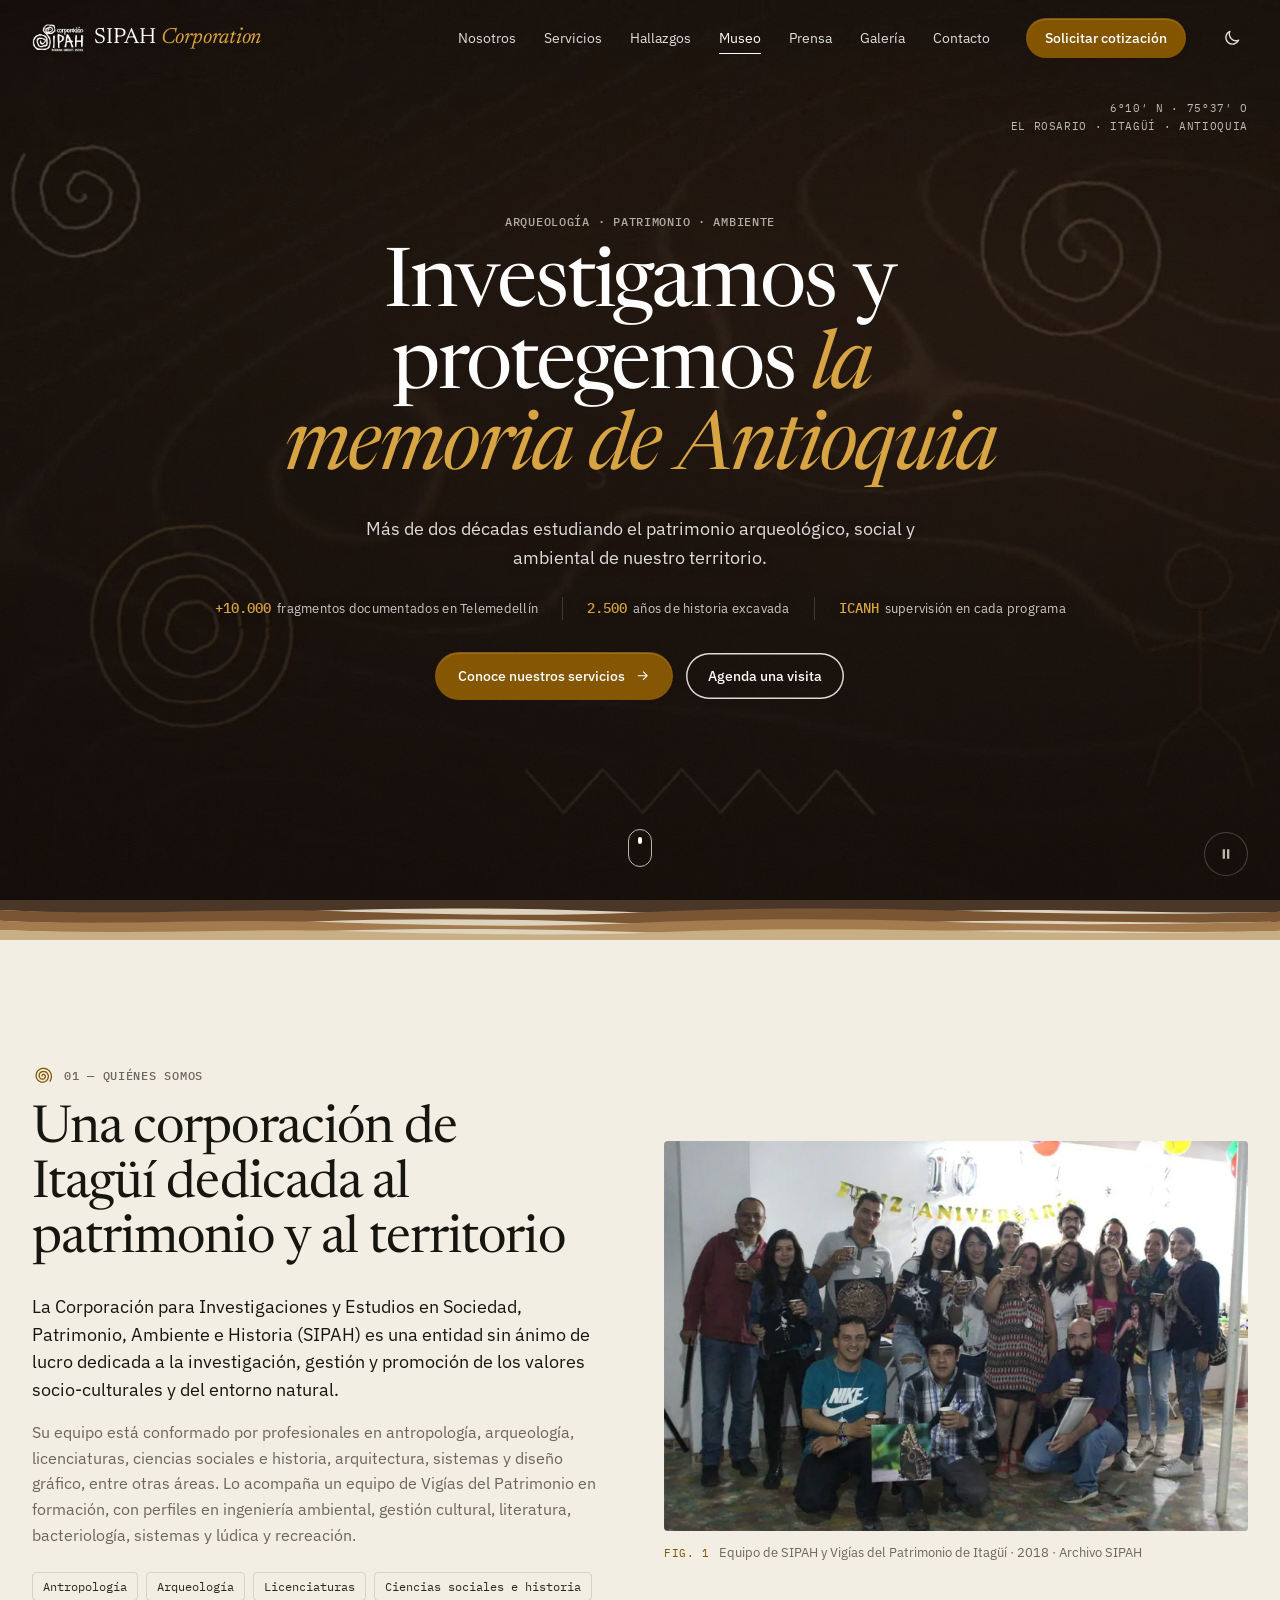
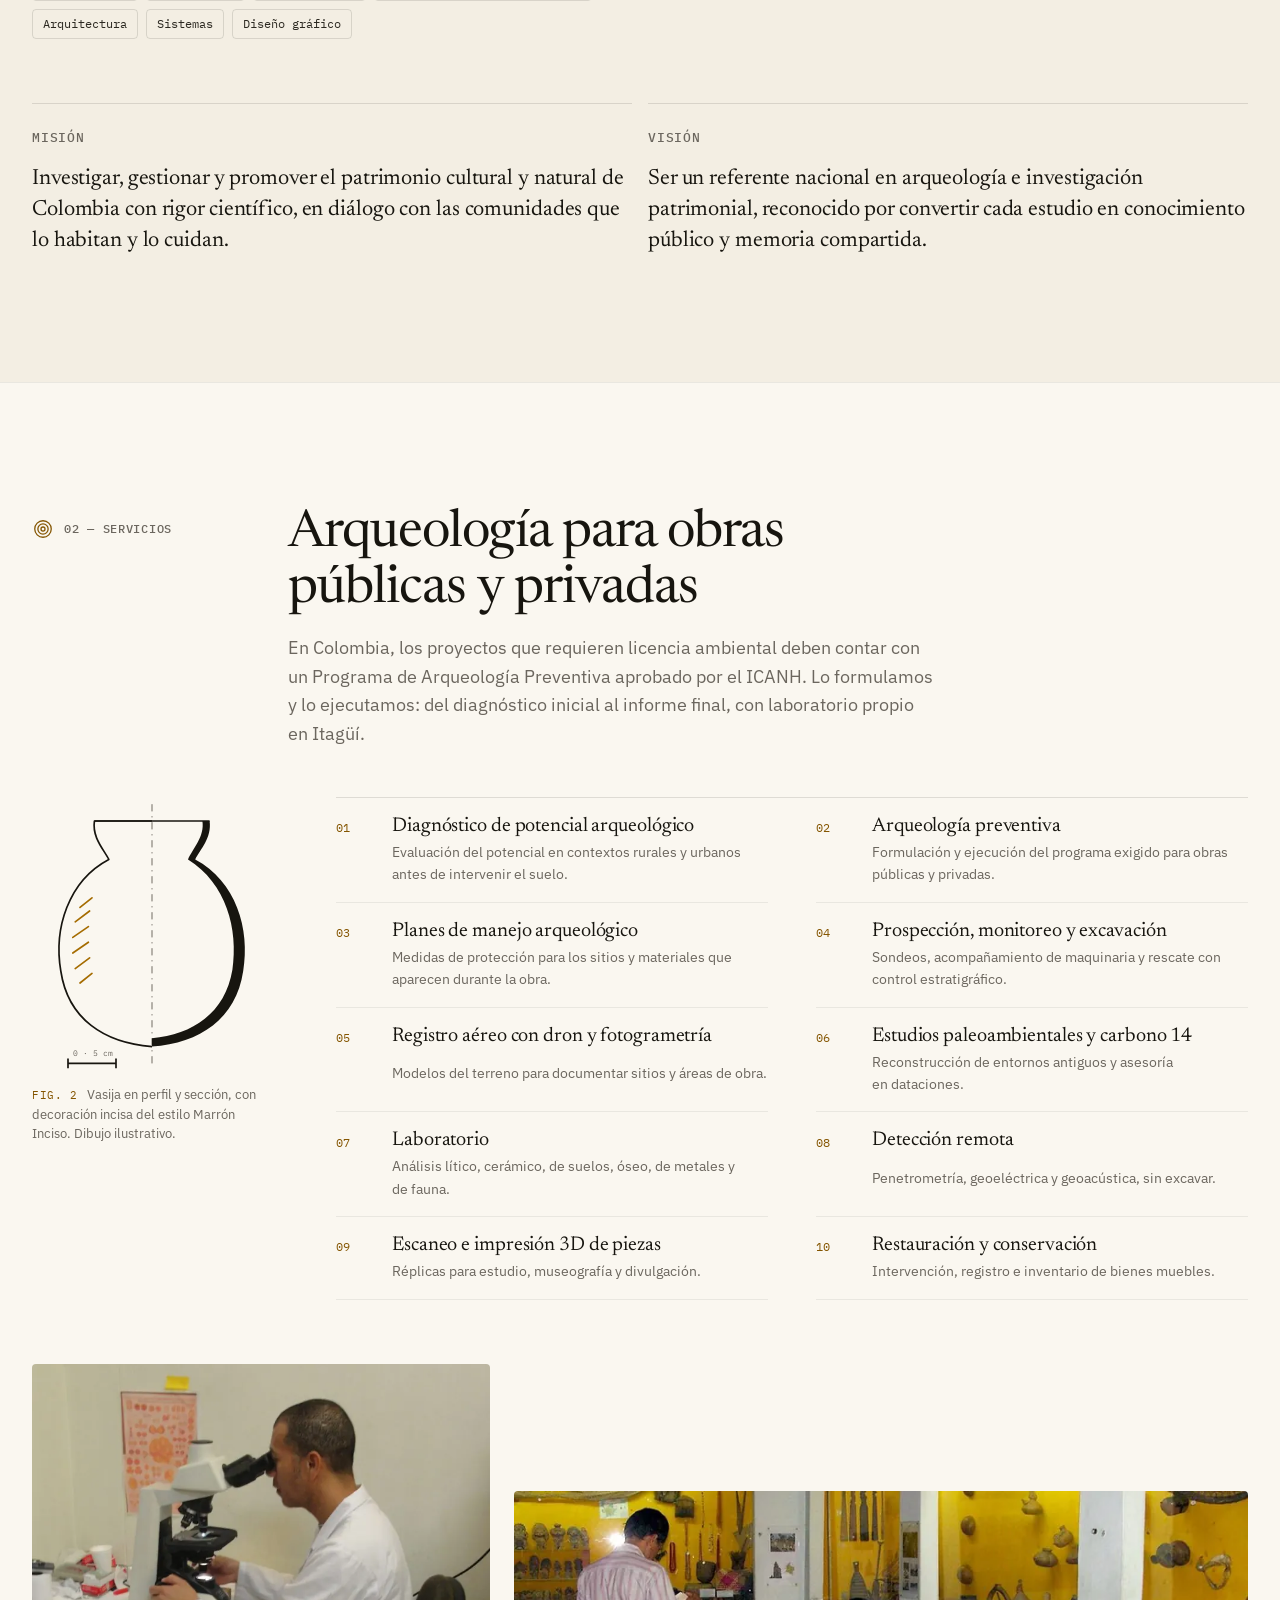
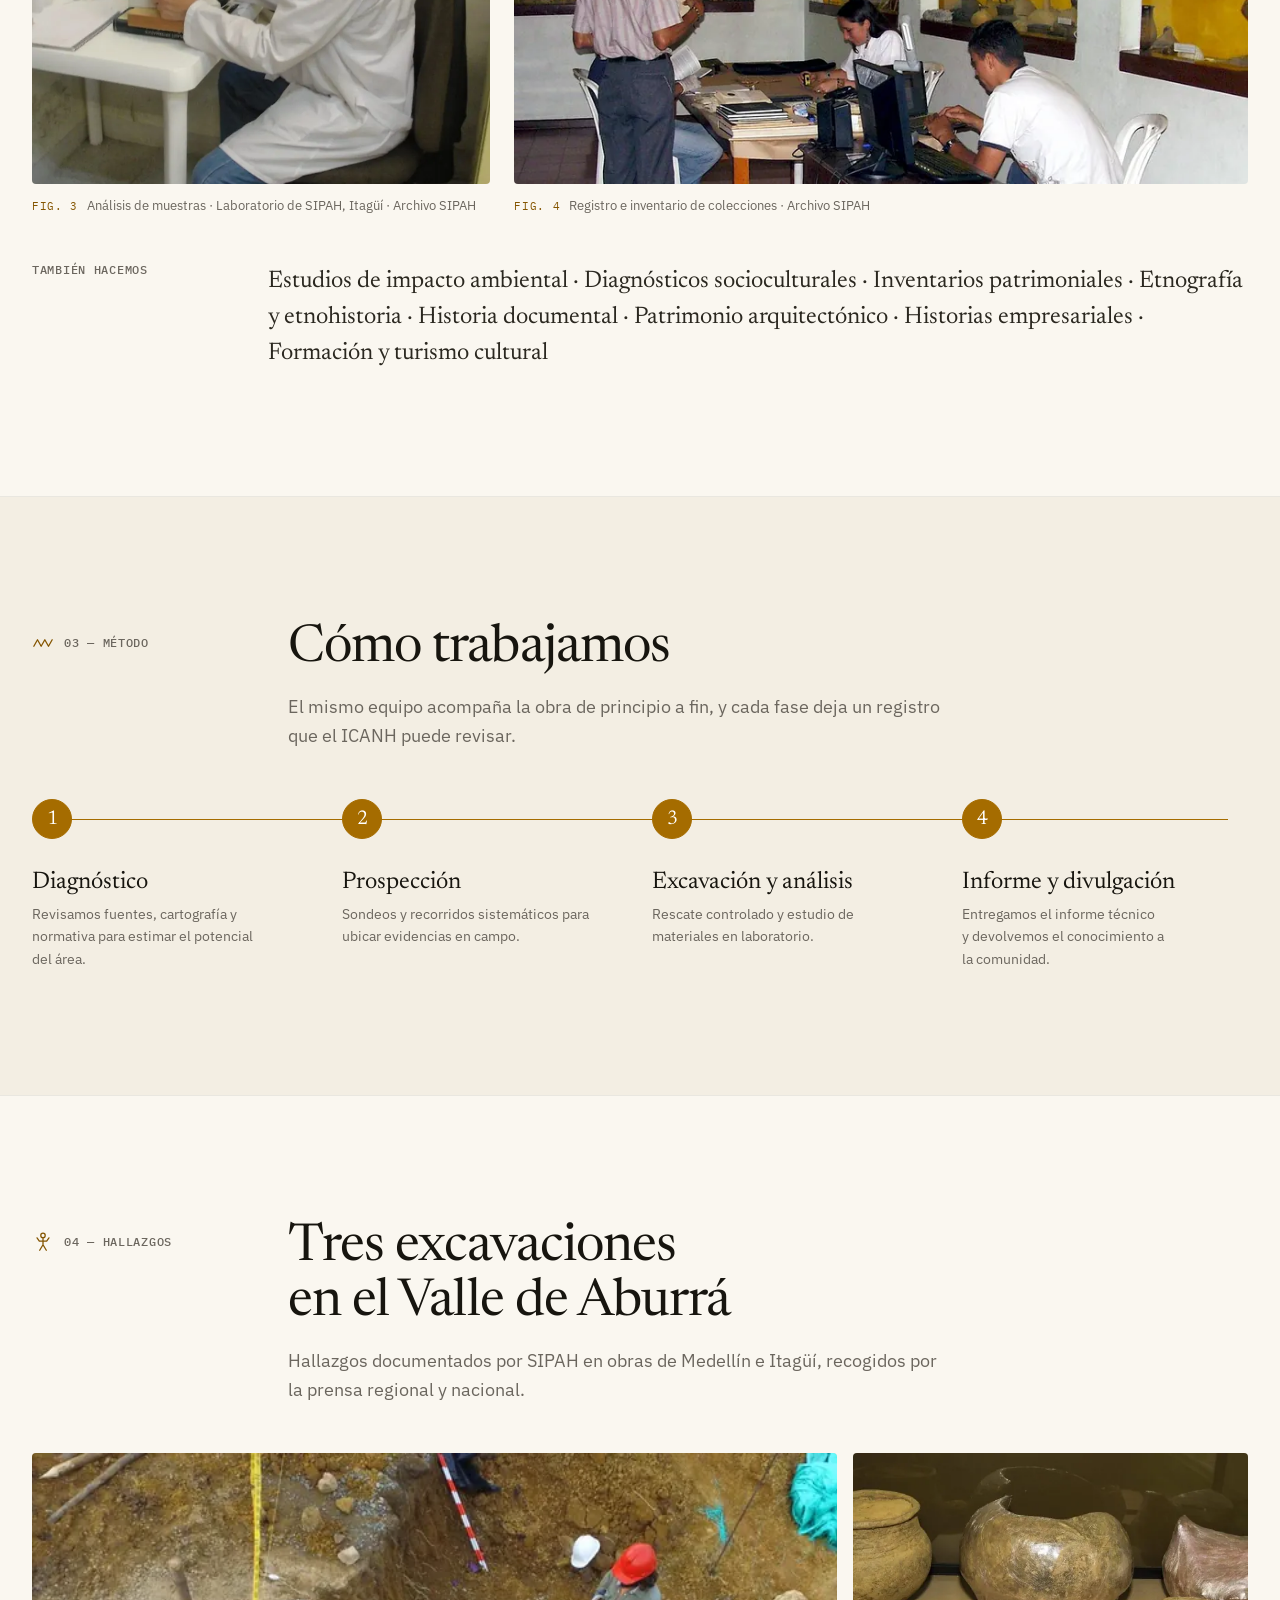
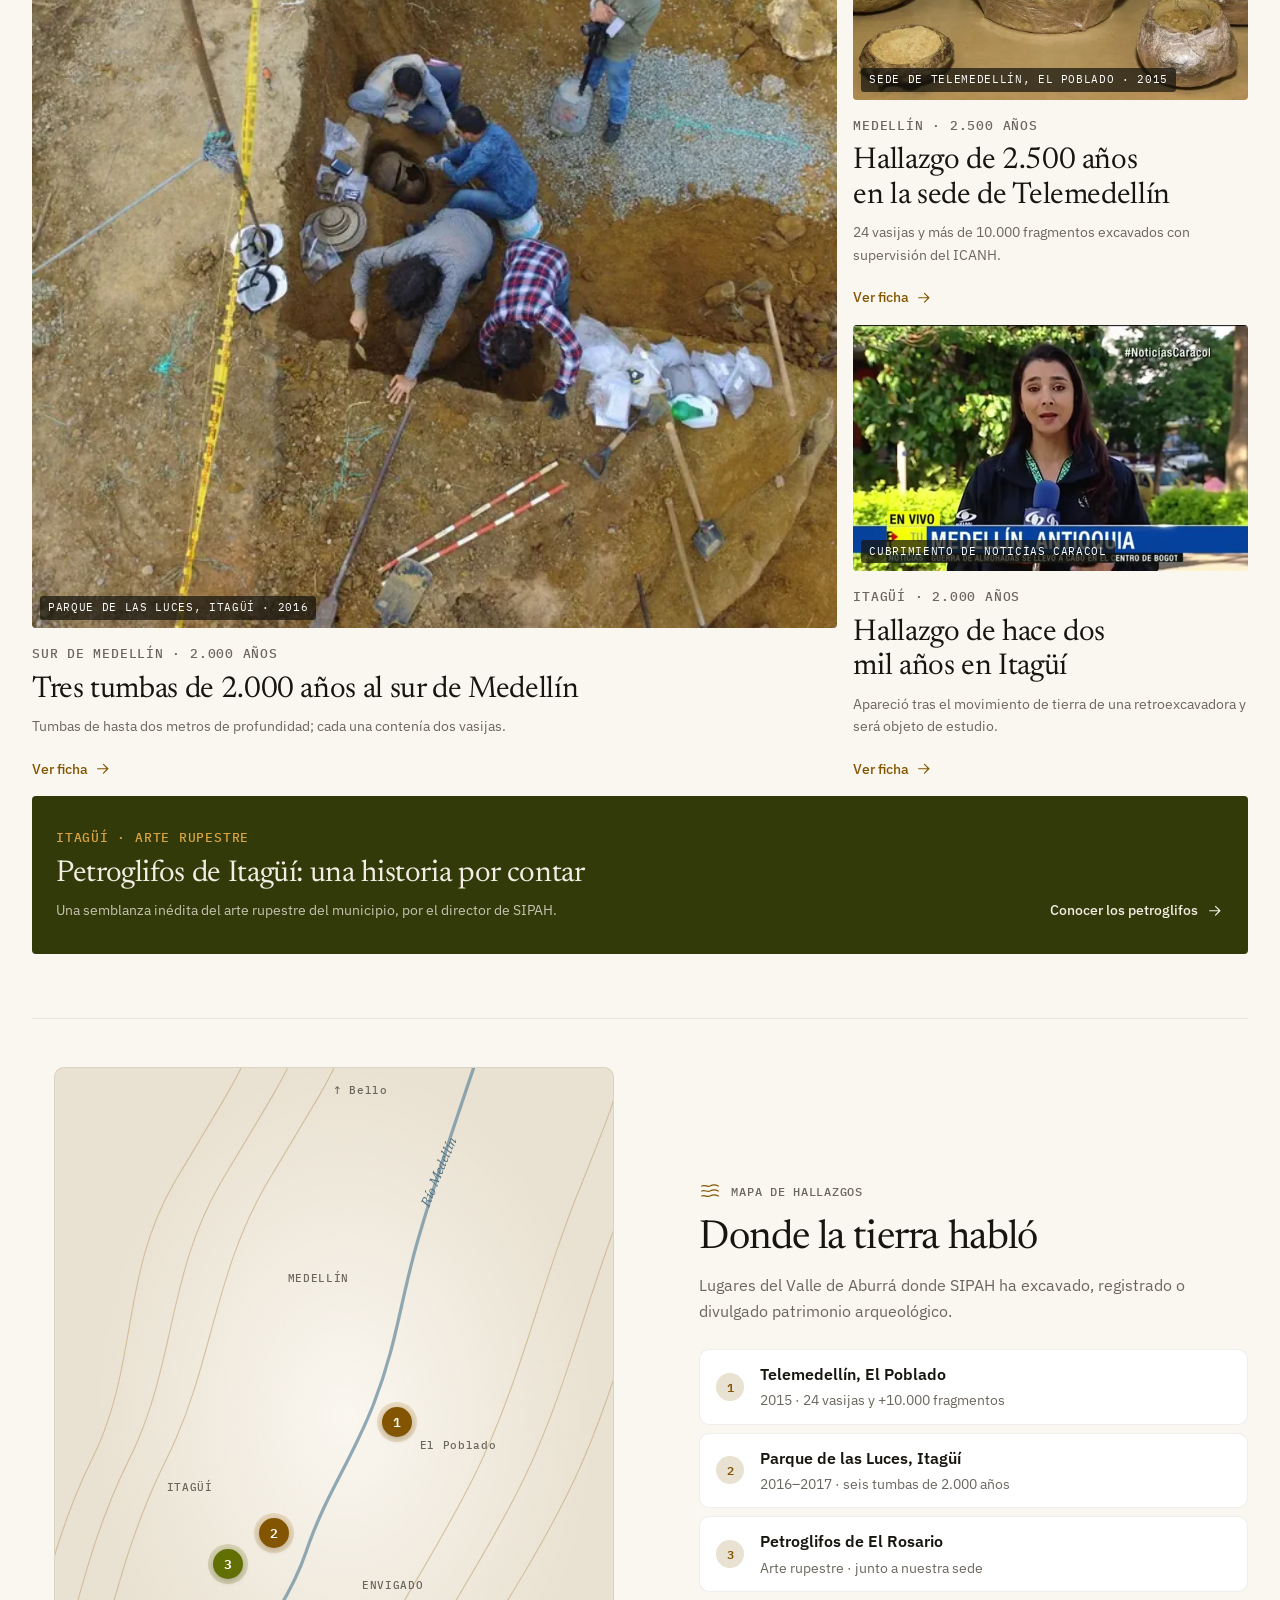
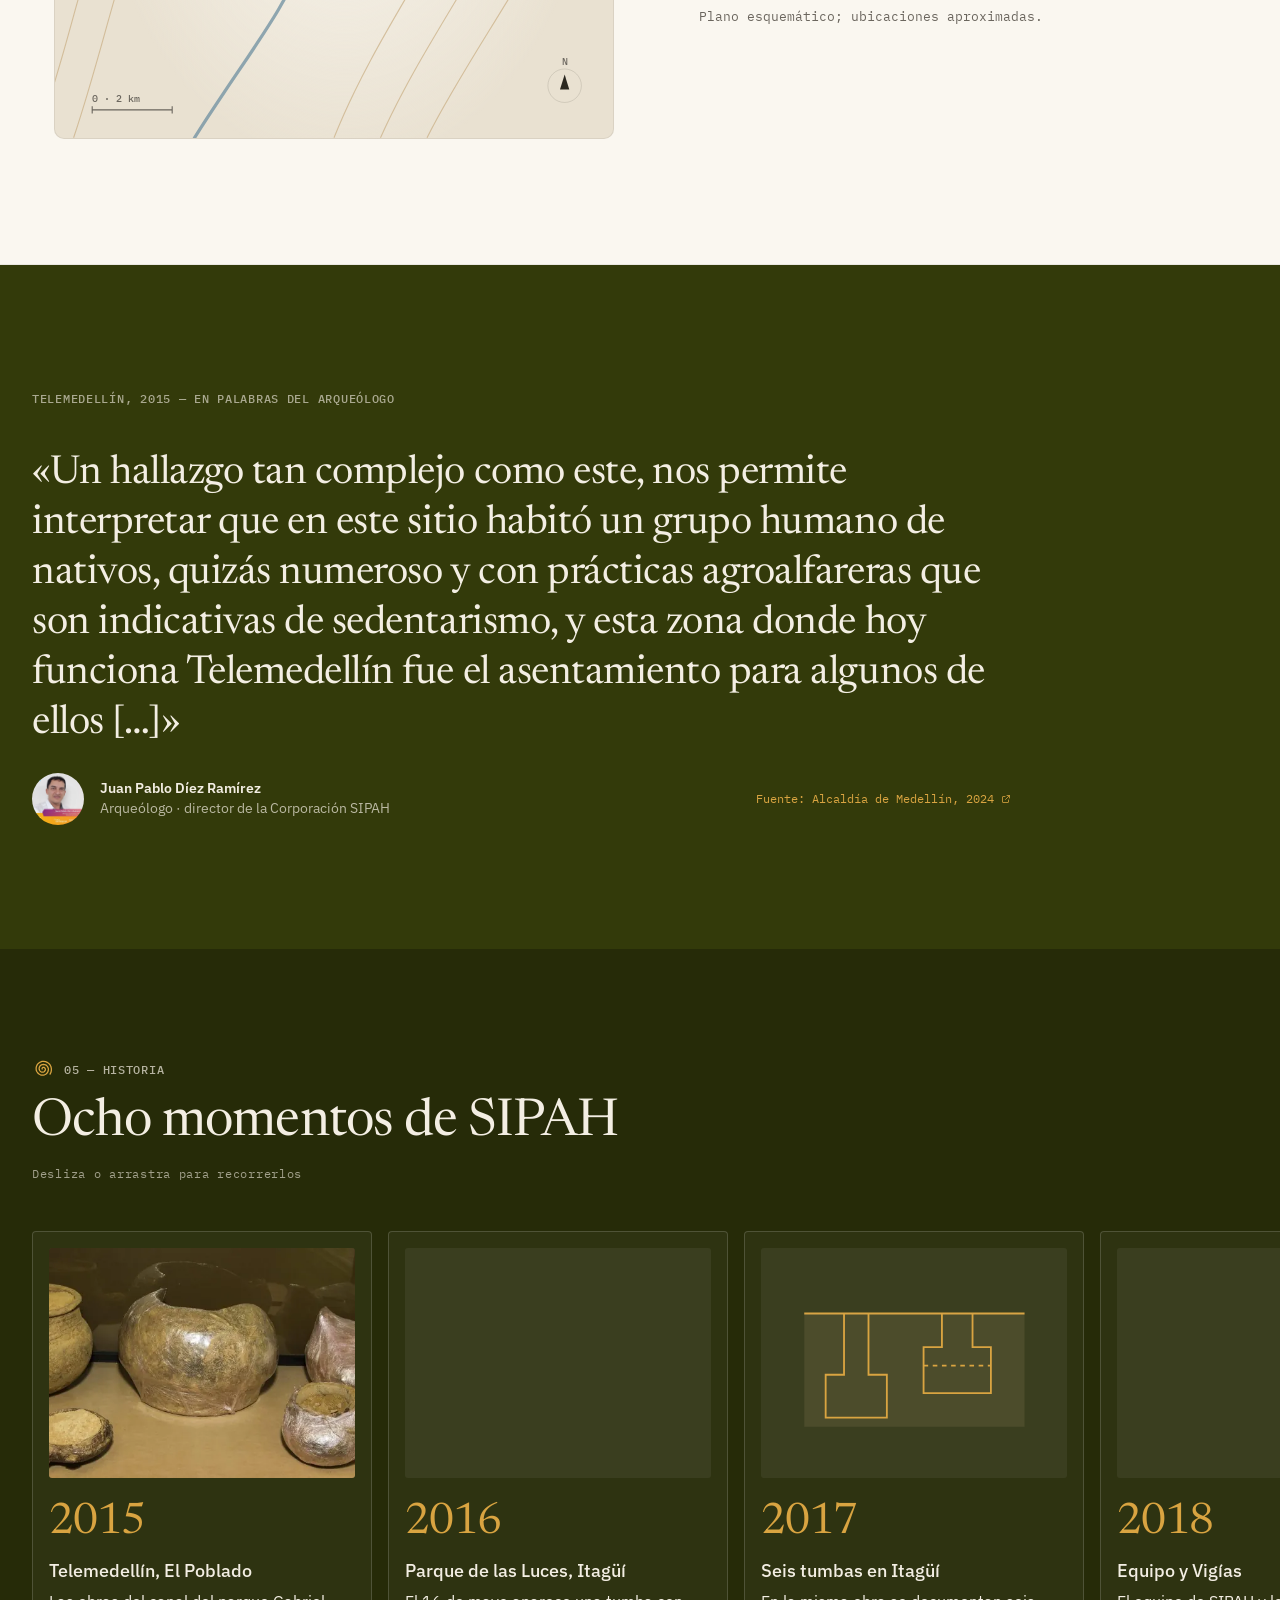
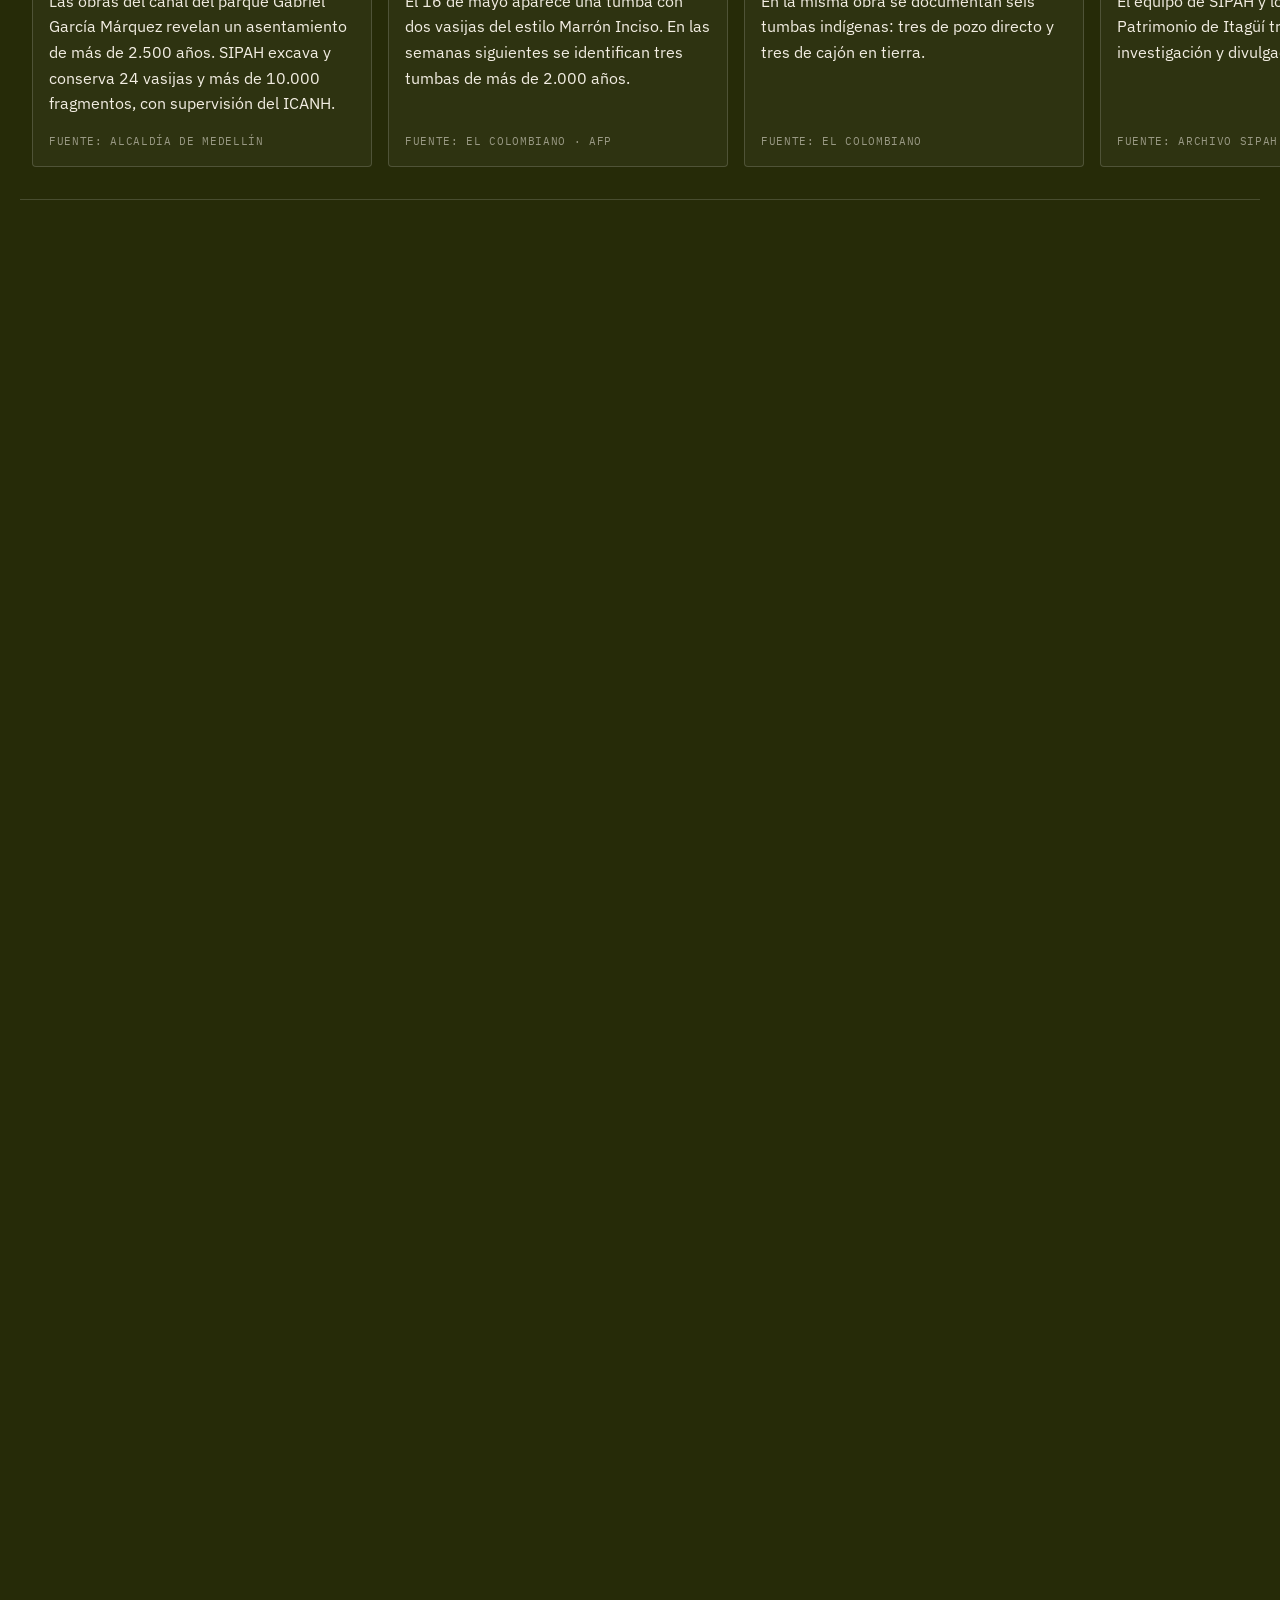
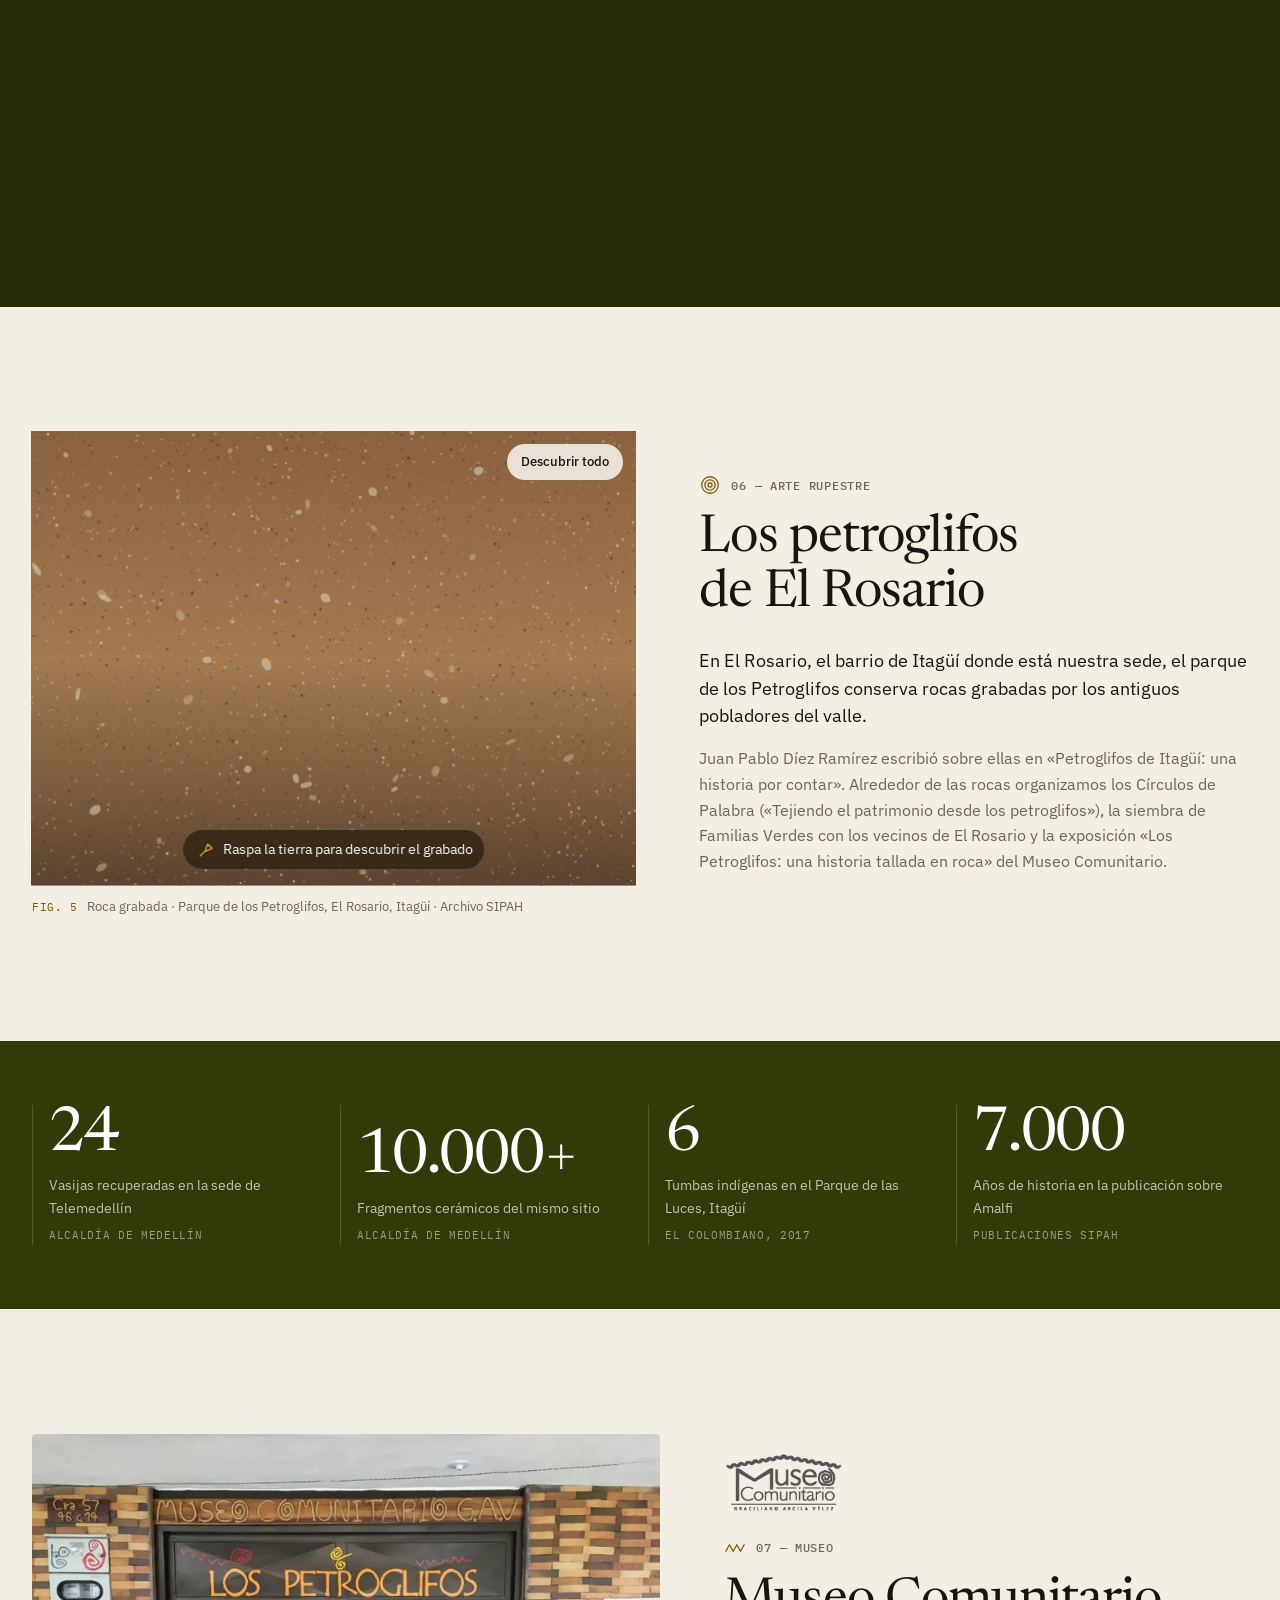
==== commit db7b8e90: "Identidad móvil: testigo de perforación, barra inferior y petroglifos - Testigo de perforación en el" ====
--- a/index.html
+++ b/index.html
@@ -170,6 +170,13 @@
       <symbol id="i-moon" viewBox="0 0 24 24"><path d="M20 14.5A8 8 0 0 1 9.5 4a8 8 0 1 0 10.5 10.5z"/></symbol>
       <symbol id="i-pause" viewBox="0 0 24 24"><path fill="currentColor" stroke="none" d="M7 5h3.5v14H7zM13.5 5H17v14h-3.5z"/></symbol>
       <symbol id="i-play" viewBox="0 0 24 24"><path fill="currentColor" stroke="none" d="M8 5.5v13a.8.8 0 0 0 1.2.7l10.4-6.5a.8.8 0 0 0 0-1.4L9.2 4.8A.8.8 0 0 0 8 5.5z"/></symbol>
+      <!-- Petroglifos: los mismos motivos grabados del video del hero.
+           pathLength="1" permite "grabarlos" con stroke-dashoffset de 1 a 0. -->
+      <symbol id="i-p-spiral" viewBox="0 0 24 24"><path pathLength="1" d="M11.1 12.0 L11.0 11.8 11.0 11.5 11.0 11.2 11.2 10.9 11.4 10.6 11.7 10.4 12.1 10.2 12.5 10.2 13.0 10.3 13.5 10.5 13.9 10.8 14.2 11.2 14.5 11.7 14.6 12.3 14.6 13.0 14.4 13.6 14.0 14.2 13.5 14.7 12.9 15.1 12.2 15.4 11.3 15.4 10.5 15.3 9.7 15.0 9.0 14.4 8.4 13.7 8.0 12.9 7.8 11.9 7.8 10.9 8.1 9.9 8.5 9.0 9.3 8.2 10.2 7.5 11.2 7.1 12.4 6.9 13.6 7.1 14.8 7.5 15.8 8.1 16.7 9.1 17.4 10.2 17.8 11.5 17.9 12.8 17.6 14.2 17.1 15.5 16.2 16.7 15.0 17.7 13.7 18.3 12.2 18.7 10.6 18.7 9.1 18.3 7.6 17.5 6.4 16.4 5.4 15.0 4.7 13.5 4.5 11.7 4.6 10.0 5.2 8.3 6.1 6.7 7.5 5.4 9.1 4.4 10.9 3.8 12.8 3.6 14.8 3.9 16.6 4.7 18.3 5.9 19.6 7.4 20.6 9.3 21.1 11.3 21.1 13.5 20.7 15.6 19.7 17.6"/></symbol>
+      <symbol id="i-p-rings" viewBox="0 0 24 24"><circle pathLength="1" cx="12" cy="12" r="9"/><circle pathLength="1" cx="12" cy="12" r="5.6"/><circle pathLength="1" cx="12" cy="12" r="2.2"/></symbol>
+      <symbol id="i-p-human" viewBox="0 0 24 24"><circle pathLength="1" cx="12" cy="4.8" r="2.4"/><path pathLength="1" d="M12 7.2V15M5.5 7.5 8 11h8l2.5-3.5M12 15l-3.6 6M12 15l3.6 6"/></symbol>
+      <symbol id="i-p-zigzag" viewBox="0 0 24 24"><path pathLength="1" d="M2 15.5 6 8.5l4 7 4-7 4 7 4-7"/></symbol>
+      <symbol id="i-p-strata" viewBox="0 0 24 24"><path pathLength="1" d="M3 6.5c3-1.6 6 1.6 9 0s6-1.6 9 0M3 12c3-1.6 6 1.6 9 0s6-1.6 9 0M3 17.5c3-1.6 6 1.6 9 0s6-1.6 9 0"/></symbol>
       <symbol id="i-alert" viewBox="0 0 24 24"><circle cx="12" cy="12" r="9"/><path d="M12 7.5v5.5M12 16.5v.01"/></symbol>
       <!-- Servicios -->
       <symbol id="i-search" viewBox="0 0 24 24"><circle cx="11" cy="11" r="6.5"/><path d="M20 20l-4.2-4.2"/></symbol>
@@ -1449,21 +1456,52 @@
     <svg aria-hidden="true"><use href="#i-whatsapp"/></svg>
   </a>
 
+  <!-- ============ TESTIGO DE PERFORACIÓN (móvil y tablet) ============
+       Columna de suelo en el borde derecho: cada capa es una sección, con su
+       alto real. Marca la profundidad mientras se baja y, al arrastrar el dedo
+       sobre ella, salta de sección. Atajo de puntero: la navegación accesible
+       está en la barra inferior y en el menú. main.js lo construye. -->
+  <div class="core" aria-hidden="true" data-core hidden>
+    <div class="core__column" data-core-column><span class="core__marker" data-core-marker></span></div>
+    <p class="core__label"><span data-core-depth>0,00 m</span><span data-core-name>Inicio</span></p>
+  </div>
+
+  <!-- ============ BARRA INFERIOR (móvil y tablet) ============
+       En el teléfono el pulgar vive abajo: accesos con íconos de petroglifo,
+       "Más" abre el menú completo y "Cotizar" ofrece formulario o WhatsApp.
+       Reemplaza al botón del menú de arriba y a la burbuja de WhatsApp. -->
+  <nav class="tabbar" aria-label="Accesos rápidos" data-tabbar>
+    <a class="tabbar__item" href="#servicios" data-tab="servicios"><svg class="icon glyph" aria-hidden="true"><use href="#i-p-spiral"/></svg><span>Servicios</span></a>
+    <a class="tabbar__item" href="#proyectos" data-tab="proyectos"><svg class="icon glyph" aria-hidden="true"><use href="#i-p-rings"/></svg><span>Hallazgos</span></a>
+    <a class="tabbar__item" href="#equipo" data-tab="equipo"><svg class="icon glyph" aria-hidden="true"><use href="#i-p-human"/></svg><span>Equipo</span></a>
+    <button class="tabbar__item" type="button" aria-controls="drawer" aria-expanded="false" data-drawer-open><svg class="icon glyph" aria-hidden="true"><use href="#i-p-strata"/></svg><span>Más</span></button>
+    <div class="tabbar__quote">
+      <button class="tabbar__cta" type="button" aria-expanded="false" aria-controls="quote-menu" data-quote-toggle>Cotizar</button>
+      <div class="quote-menu" id="quote-menu" data-quote-menu hidden>
+        <a class="quote-menu__item" href="#contacto" data-track="Barra: formulario"><svg class="icon" aria-hidden="true"><use href="#i-mail"/></svg><span><strong>Formulario de cotización</strong><small>Respondemos en 2 días hábiles</small></span></a>
+        <a class="quote-menu__item" href="https://wa.me/573006345648?text=Hola%20SIPAH%2C%20quiero%20informaci%C3%B3n%20sobre%20un%20estudio%20arqueol%C3%B3gico." target="_blank" rel="noopener"><svg class="icon" aria-hidden="true"><use href="#i-whatsapp"/></svg><span><strong>WhatsApp</strong><small>300 634 5648</small></span></a>
+      </div>
+    </div>
+  </nav>
+
   <!-- ============ DRAWER MÓVIL (estilo Vaul) ============ -->
   <div class="drawer-overlay" data-drawer-overlay hidden></div>
   <div class="drawer" id="drawer" role="dialog" aria-modal="true" aria-label="Menú" data-drawer hidden>
     <div class="drawer__handle" aria-hidden="true"></div>
     <nav aria-label="Menú móvil">
-      <ul class="drawer__links">
-        <li><a href="#nosotros">Nosotros</a></li>
-        <li><a href="#equipo">Equipo</a></li>
-        <li><a href="#servicios">Servicios</a></li>
-        <li><a href="#proyectos">Hallazgos</a></li>
-        <li><a href="#museo">Museo</a></li>
-        <li><a href="#noticias">Prensa</a></li>
-        <li><a href="galeria.html">Galería</a></li>
-        <li><a href="#contacto">Contacto</a></li>
-      </ul>
+      <!-- Perfil estratigráfico: cada sección es una capa; la profundidad la
+           calcula main.js con el mismo modelo del testigo de perforación. -->
+      <ol class="drawer__links drawer__links--strata">
+        <li style="--layer:0"><a href="#nosotros"><span class="drawer__n">01</span>Nosotros<span class="drawer__depth" data-depth-for="nosotros"></span></a></li>
+        <li style="--layer:1"><a href="#servicios"><span class="drawer__n">02</span>Servicios<span class="drawer__depth" data-depth-for="servicios"></span></a></li>
+        <li style="--layer:2"><a href="#proyectos"><span class="drawer__n">04</span>Hallazgos<span class="drawer__depth" data-depth-for="proyectos"></span></a></li>
+        <li style="--layer:3"><a href="#museo"><span class="drawer__n">07</span>Museo<span class="drawer__depth" data-depth-for="museo"></span></a></li>
+        <li style="--layer:4"><a href="#equipo"><span class="drawer__n">09</span>Equipo<span class="drawer__depth" data-depth-for="equipo"></span></a></li>
+        <li style="--layer:5"><a href="#noticias"><span class="drawer__n">11</span>Prensa<span class="drawer__depth" data-depth-for="noticias"></span></a></li>
+        <li style="--layer:6"><a href="#preguntas"><span class="drawer__n">13</span>Preguntas<span class="drawer__depth" data-depth-for="preguntas"></span></a></li>
+        <li style="--layer:7"><a href="#contacto"><span class="drawer__n">14</span>Contacto<span class="drawer__depth" data-depth-for="contacto"></span></a></li>
+        <li style="--layer:8"><a href="galeria.html"><span class="drawer__n">↗</span>Galería<span class="drawer__depth">Archivo</span></a></li>
+      </ol>
     </nav>
     <a class="btn btn--primary btn--block" href="#contacto">Solicitar cotización</a>
     <button class="drawer__close" type="button" data-drawer-close>Cerrar</button>
--- a/styles.css
+++ b/styles.css
@@ -2671,3 +2671,288 @@
   .faq__item::details-content { transition: none; }
   .faq__q .icon, .map__halo { transition: none; }
 }
+
+/* ==========================================================================
+   29. IDENTIDAD EN MÓVIL · descenso por estratos, testigo de perforación,
+       barra inferior y petroglifos
+   En el teléfono la página es larga (≈40 pantallas): en vez de esconderlo, se
+   cuenta como una excavación. Todo lo de este bloque aplica por debajo de
+   1024px salvo los petroglifos de los rótulos, que son de marca.
+   ========================================================================== */
+
+/* 29a. Petroglifos en los rótulos de sección: se "graban" al aparecer ----- */
+.eyebrow.has-glyph { display: flex; align-items: center; gap: 10px; }
+.eyebrow.has-glyph.is-centered { justify-content: center; }
+.eyebrow .glyph {
+  width: 22px;
+  height: 22px;
+  color: var(--accent-ink);
+  stroke-width: 1.4;
+  /* Con pathLength="1" en cada trazo: 1 = oculto, 0 = grabado entero */
+  stroke-dasharray: 1;
+  stroke-dashoffset: 1;
+  transition: stroke-dashoffset 1100ms var(--ease-out) 120ms;
+}
+.eyebrow.is-drawn .glyph { stroke-dashoffset: 0; }
+:is(.section--dark, .vigias, .timeline, .stats, .cta) .eyebrow .glyph,
+.eyebrow--light .glyph { color: var(--gold-light); }
+
+/* 29b. Barra inferior ------------------------------------------------------ */
+.tabbar, .core { display: none; }
+@media (max-width: 1023px) {
+  .tabbar {
+    position: fixed;
+    z-index: var(--z-fab);
+    left: max(10px, env(safe-area-inset-left, 0px));
+    right: max(10px, env(safe-area-inset-right, 0px));
+    bottom: calc(10px + env(safe-area-inset-bottom, 0px));
+    display: flex;
+    align-items: center;
+    gap: 2px;
+    height: 64px;
+    padding: 0 6px 0 4px;
+    border-radius: 22px;
+    /* Material oscuro y grueso: separa la barra de cualquier sección de fondo */
+    background: rgb(23 21 15 / 0.8);
+    backdrop-filter: blur(24px) saturate(160%);
+    -webkit-backdrop-filter: blur(24px) saturate(160%);
+    box-shadow: inset 0 1px 0 rgb(255 255 255 / 0.08), 0 10px 30px rgb(20 20 18 / 0.28);
+    color: rgb(243 238 227 / 0.66);
+    transition: transform 380ms var(--ease-out), opacity 240ms ease;
+  }
+  /* Al bajar se esconde por donde vino (abajo) y vuelve al subir */
+  .tabbar.is-hidden {
+    transform: translateY(calc(100% + 24px + env(safe-area-inset-bottom, 0px)));
+    opacity: 0;
+    pointer-events: none;
+  }
+  /* La barra reemplaza al botón de menú de arriba, a la burbuja de WhatsApp
+     y a la barra de progreso (su papel lo hace el testigo de perforación) */
+  .nav__menu, .whatsapp, .scroll-progress { display: none !important; }
+
+  /* Lo que vive al pie de la pantalla sube por encima de la barra */
+  .hero__toggle, .hero__scroll { bottom: calc(92px + env(safe-area-inset-bottom, 0px)); }
+  .hero__content { padding-bottom: calc(5.5rem + 80px); }
+  .footer__bottom { padding-bottom: calc(96px + env(safe-area-inset-bottom, 0px)); }
+  .toaster { bottom: calc(88px + env(safe-area-inset-bottom, 0px)); }
+}
+.tabbar__item {
+  flex: 1 1 0;
+  min-width: 0;
+  height: 56px;
+  display: flex;
+  flex-direction: column;
+  align-items: center;
+  justify-content: center;
+  gap: 3px;
+  border-radius: 16px;
+  color: inherit;
+  text-decoration: none;
+  font-size: 0.6875rem;   /* convención de barra de pestañas: rótulo corto bajo el ícono */
+  font-weight: 500;
+  letter-spacing: 0.01em;
+  white-space: nowrap;
+  -webkit-user-select: none;
+  user-select: none;
+  -webkit-touch-callout: none;
+  transition: color var(--dur-micro) ease, transform var(--dur-press) var(--ease-out);
+}
+.tabbar__item .glyph { width: 24px; height: 24px; stroke-width: 1.5; transition: color var(--dur-micro) ease; }
+.tabbar__item:active { transform: scale(0.92); transition-duration: 100ms; }
+.tabbar__item[aria-current="true"] { color: var(--white); }
+.tabbar__item[aria-current="true"] .glyph { color: var(--gold-light); }
+.tabbar__item:focus-visible, .tabbar__cta:focus-visible { outline: 2px solid var(--gold-light); outline-offset: 2px; }
+.tabbar__quote { position: relative; flex: none; margin-left: 4px; }
+.tabbar__cta {
+  height: 46px;
+  padding: 0 18px;
+  border-radius: 15px;
+  background: #845500;    /* dorado SIPAH oscurecido: AA con texto blanco en ambos temas */
+  color: var(--white);
+  font-size: 0.9375rem;
+  font-weight: 600;
+  -webkit-user-select: none;
+  user-select: none;
+  box-shadow: inset 0 1px 0 rgb(255 255 255 / 0.18);
+  transition: transform var(--dur-press) var(--ease-out), background-color var(--dur-micro) ease;
+}
+.tabbar__cta:active { transform: scale(0.95); transition-duration: 100ms; }
+.tabbar__cta[aria-expanded="true"] { background: #6E4700; }
+@media (max-width: 359px) {
+  .tabbar__item { font-size: 0.625rem; }
+  .tabbar__cta { padding: 0 13px; }
+}
+
+/* Menú de "Cotizar": nace del botón (origen abajo a la derecha) */
+.quote-menu {
+  position: absolute;
+  right: -2px;
+  bottom: calc(100% + 14px);
+  width: min(300px, calc(100vw - 24px));
+  padding: 6px;
+  border-radius: 18px;
+  background: rgb(250 247 240 / 0.94);
+  backdrop-filter: blur(24px) saturate(160%);
+  -webkit-backdrop-filter: blur(24px) saturate(160%);
+  box-shadow: 0 2px 4px rgb(20 20 18 / 0.06), 0 16px 40px rgb(20 20 18 / 0.24);
+  color: var(--ink);
+  transform-origin: calc(100% - 40px) 100%;
+}
+.quote-menu[hidden] { display: none; }
+.quote-menu__item {
+  display: flex;
+  align-items: center;
+  gap: 12px;
+  min-height: 60px;
+  padding: 10px 12px;
+  border-radius: 12px;
+  color: inherit;
+  text-decoration: none;
+  transition: background-color var(--dur-micro) ease, transform var(--dur-press) var(--ease-out);
+}
+.quote-menu__item + .quote-menu__item { margin-top: 2px; }
+.quote-menu__item:active { background: var(--sand-2); transform: scale(0.98); }
+.quote-menu__item .icon { width: 22px; height: 22px; color: var(--accent-ink); }
+.quote-menu__item strong { display: block; font-weight: 600; font-size: var(--fs-sm); }
+.quote-menu__item small { display: block; color: var(--stone); font-size: var(--fs-xs); margin-top: 1px; }
+[data-theme="dark"] .quote-menu { background: rgb(35 34 26 / 0.94); box-shadow: inset 0 1px 0 rgb(255 255 255 / 0.06), 0 16px 40px rgb(0 0 0 / 0.5); }
+@media (prefers-reduced-transparency: reduce) {
+  .tabbar { background: var(--deep); backdrop-filter: none; -webkit-backdrop-filter: none; }
+  .quote-menu { background: var(--paper); backdrop-filter: none; -webkit-backdrop-filter: none; }
+}
+
+/* 29c. Testigo de perforación ------------------------------------------- */
+@media (max-width: 1023px) {
+  .core {
+    display: block;
+    position: fixed;
+    z-index: calc(var(--z-nav) - 2);
+    right: env(safe-area-inset-right, 0px);
+    top: calc(var(--nav-h) + 16px);
+    bottom: calc(100px + env(safe-area-inset-bottom, 0px));
+    width: 18px;            /* zona táctil; la columna visible mide 5px */
+    touch-action: none;     /* el dedo sobre el testigo recorre capas, no la página */
+    -webkit-user-select: none;
+    user-select: none;
+    transition: opacity 300ms ease, transform 300ms var(--ease-out);
+  }
+  .core[hidden] { display: none; }
+  /* Sobre el video del hero no aparece: entra al empezar la "excavación" */
+  .core.is-away { opacity: 0; transform: translateX(8px); pointer-events: none; }
+}
+.core__column {
+  position: absolute;
+  right: 5px;
+  top: 0;
+  bottom: 0;
+  width: 5px;
+  display: flex;
+  flex-direction: column;
+  border-radius: 3px;
+  box-shadow: 0 0 0 1px rgb(23 21 15 / 0.14);
+}
+.core__seg { display: block; flex: 1 1 0; min-height: 2px; }
+.core__seg:first-child { border-radius: 3px 3px 0 0; }
+.core__seg:nth-last-child(2) { border-radius: 0 0 3px 3px; } /* el último hijo es el marcador */
+.core__marker {
+  position: absolute;
+  right: -4px;
+  top: -1px;
+  width: 13px;
+  height: 3px;
+  border-radius: 2px;
+  background: var(--white);
+  box-shadow: 0 0 0 1px rgb(23 21 15 / 0.55);
+  transform: translateY(var(--y, 0px));
+}
+.core__label {
+  position: absolute;
+  right: 22px;
+  top: 0;
+  display: flex;
+  align-items: baseline;
+  gap: 8px;
+  padding: 6px 11px;
+  border-radius: var(--radius-pill);
+  background: rgb(23 21 15 / 0.82);
+  backdrop-filter: blur(12px);
+  -webkit-backdrop-filter: blur(12px);
+  color: #F3EEE3;
+  font: 500 0.75rem/1 var(--font-mono);
+  font-variant-numeric: tabular-nums;
+  white-space: nowrap;
+  pointer-events: none;
+  transform: translateY(calc(var(--y, 0px) - 50%));
+  opacity: 0;
+  translate: 6px 0;
+  transition: opacity 200ms ease, translate 200ms var(--ease-out);
+}
+.core__label [data-core-name] { font-family: var(--font-sans); color: rgb(243 238 227 / 0.78); }
+.core.is-active .core__label { opacity: 1; translate: 0 0; }
+.core.is-scrubbing .core__column { box-shadow: 0 0 0 1px rgb(23 21 15 / 0.3), 0 0 0 4px rgb(165 108 0 / 0.18); }
+
+/* 29d. Descenso por estratos: las secciones claras se tiñen de suelo con la
+   profundidad (--depth, de 0 a 1, lo fija main.js). El gris secundario se
+   oscurece en la misma proporción para mantener el contraste AA. */
+@media (max-width: 1023px) {
+  :root { --stratum-soil: #C9AE84; --stratum-max: 30%; }
+  :root[data-theme="dark"] { --stratum-soil: #4A3728; --stratum-max: 45%; }
+  main > .section:not(.section--dark):not(.vigias) {
+    --stratum-base: var(--sand);
+    background-color: color-mix(in oklab, var(--stratum-soil) calc(var(--depth, 0) * var(--stratum-max)), var(--stratum-base));
+  }
+  main > .section--tint { --stratum-base: var(--paper); }
+  :root:not([data-theme="dark"]) main > .section:not(.section--dark):not(.vigias) {
+    --stone: color-mix(in oklab, #6B665E, #2B2820 calc(var(--depth, 0) * 50%));
+  }
+}
+
+/* 29e. Menú como perfil estratigráfico ------------------------------------ */
+@media (max-width: 1023px) {
+  .drawer { display: flex; flex-direction: column; max-height: calc(100svh - 12px); }
+  .drawer[hidden] { display: none; }
+  .drawer nav { min-height: 0; overflow-y: auto; overscroll-behavior: contain; }
+}
+.drawer__links--strata { gap: 0; }
+.drawer__links--strata li { --soil: color-mix(in oklab, #DDD3BD, #4A3728 calc(var(--layer, 0) * 11%)); }
+.drawer__links--strata a {
+  position: relative;
+  display: flex;
+  align-items: baseline;
+  gap: 12px;
+  padding: 11px 2px 11px 18px;
+  font-size: 1.375rem;
+}
+.drawer__links--strata a::before {
+  content: "";
+  position: absolute;
+  left: 0;
+  top: 0;
+  bottom: -1px;
+  width: 6px;
+  background: var(--soil);
+}
+.drawer__links--strata li:first-child a::before { border-radius: 3px 3px 0 0; }
+.drawer__links--strata li:last-child a::before { border-radius: 0 0 3px 3px; }
+.drawer__n { min-width: 2.2ch; font: 500 0.75rem var(--font-mono); color: var(--accent-ink); }
+.drawer__depth { margin-left: auto; font: 400 0.75rem var(--font-mono); color: var(--stone); font-variant-numeric: tabular-nums; }
+
+@media (prefers-reduced-motion: reduce) {
+  .eyebrow .glyph { stroke-dashoffset: 0; transition: none; }
+  .tabbar { transition: opacity 200ms ease; }
+  .tabbar.is-hidden { transform: none; }
+  .core, .core__label { transition: opacity 150ms ease; }
+  .core.is-away { transform: none; }
+  .core__label { translate: none; }
+}
+
+/* 29f. Ajustes de la barra por ancho -------------------------------------- */
+@media (min-width: 600px) and (max-width: 1023px) {
+  /* Tablet: barra centrada y compacta; estirada a 750px los íconos quedan sueltos */
+  .tabbar { left: 50%; right: auto; width: min(520px, calc(100vw - 20px)); translate: -50% 0; }
+}
+@media (max-width: 359px) {
+  /* Pantallas de 320px: "Equipo" sigue en "Más"; así los rótulos respiran */
+  .tabbar__item[data-tab="equipo"] { display: none; }
+  .nav__brand-text em { display: none; } /* la marca en una sola línea */
+}
